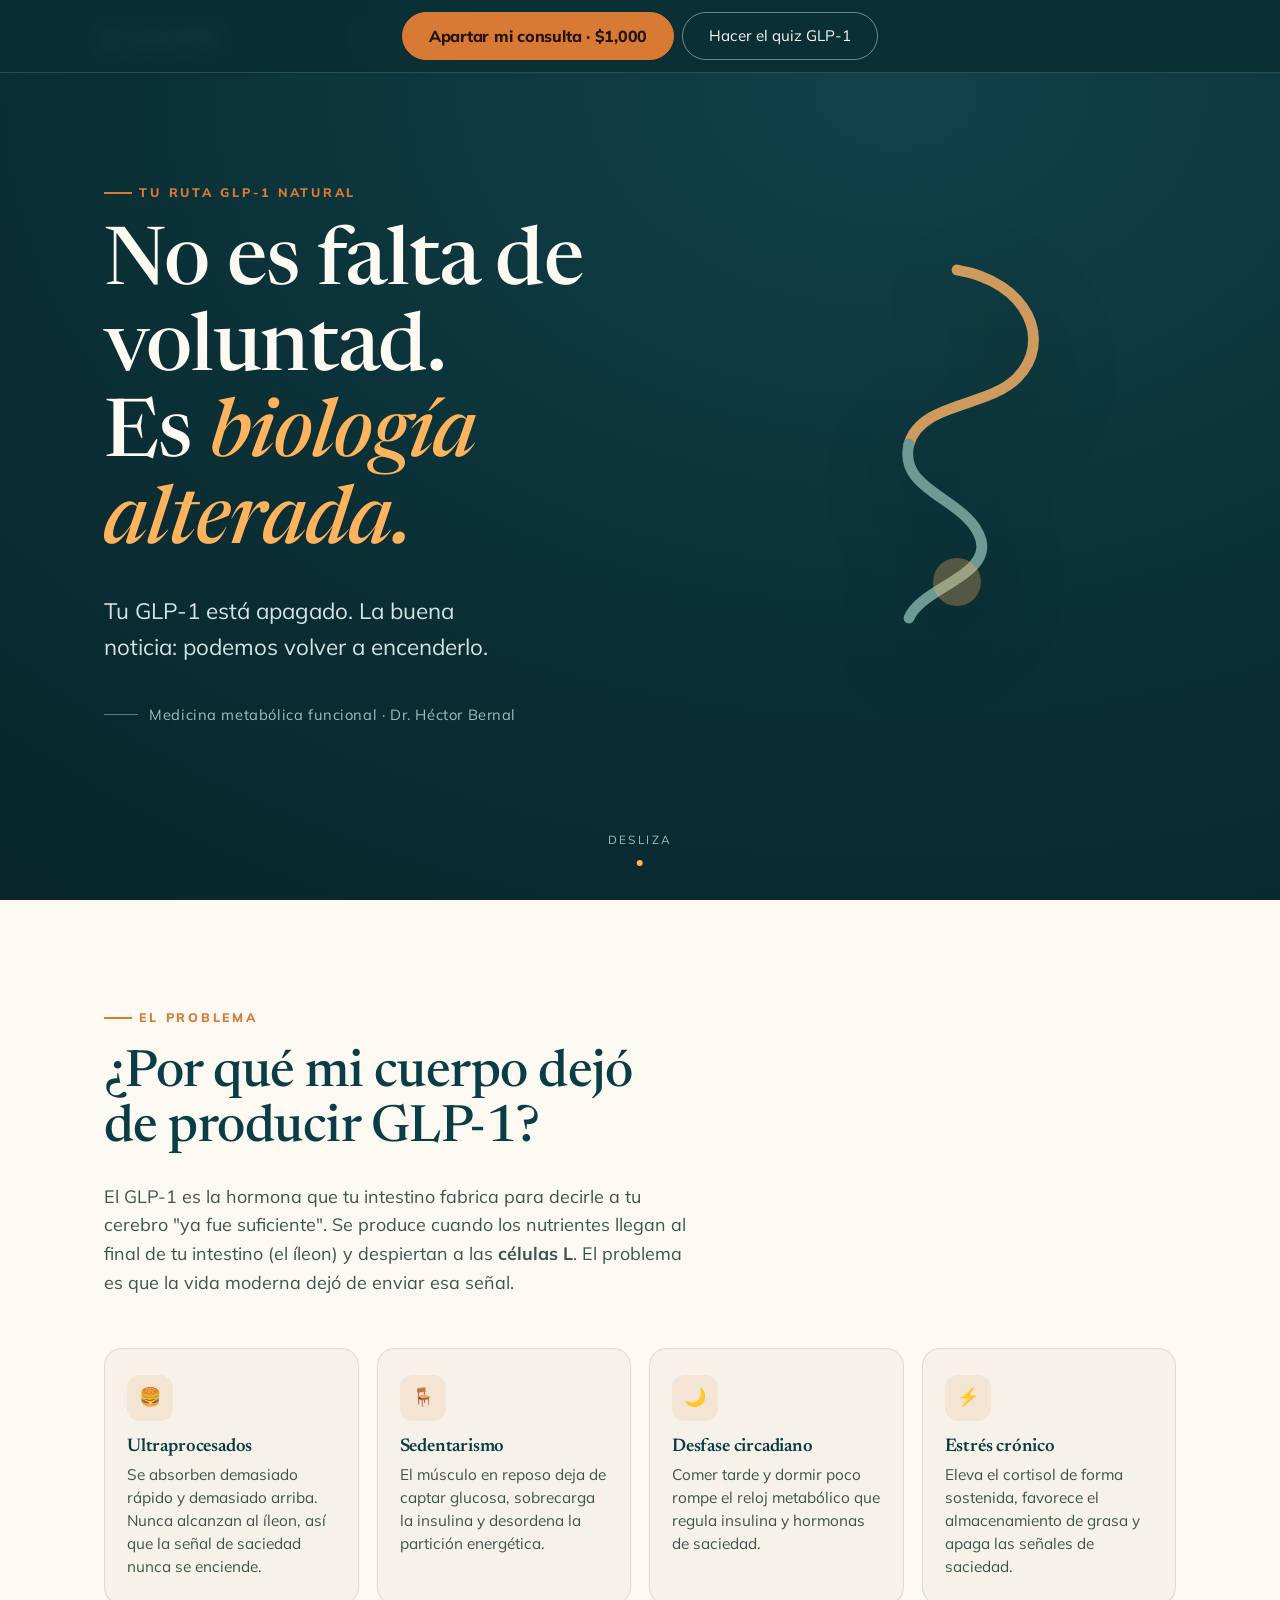
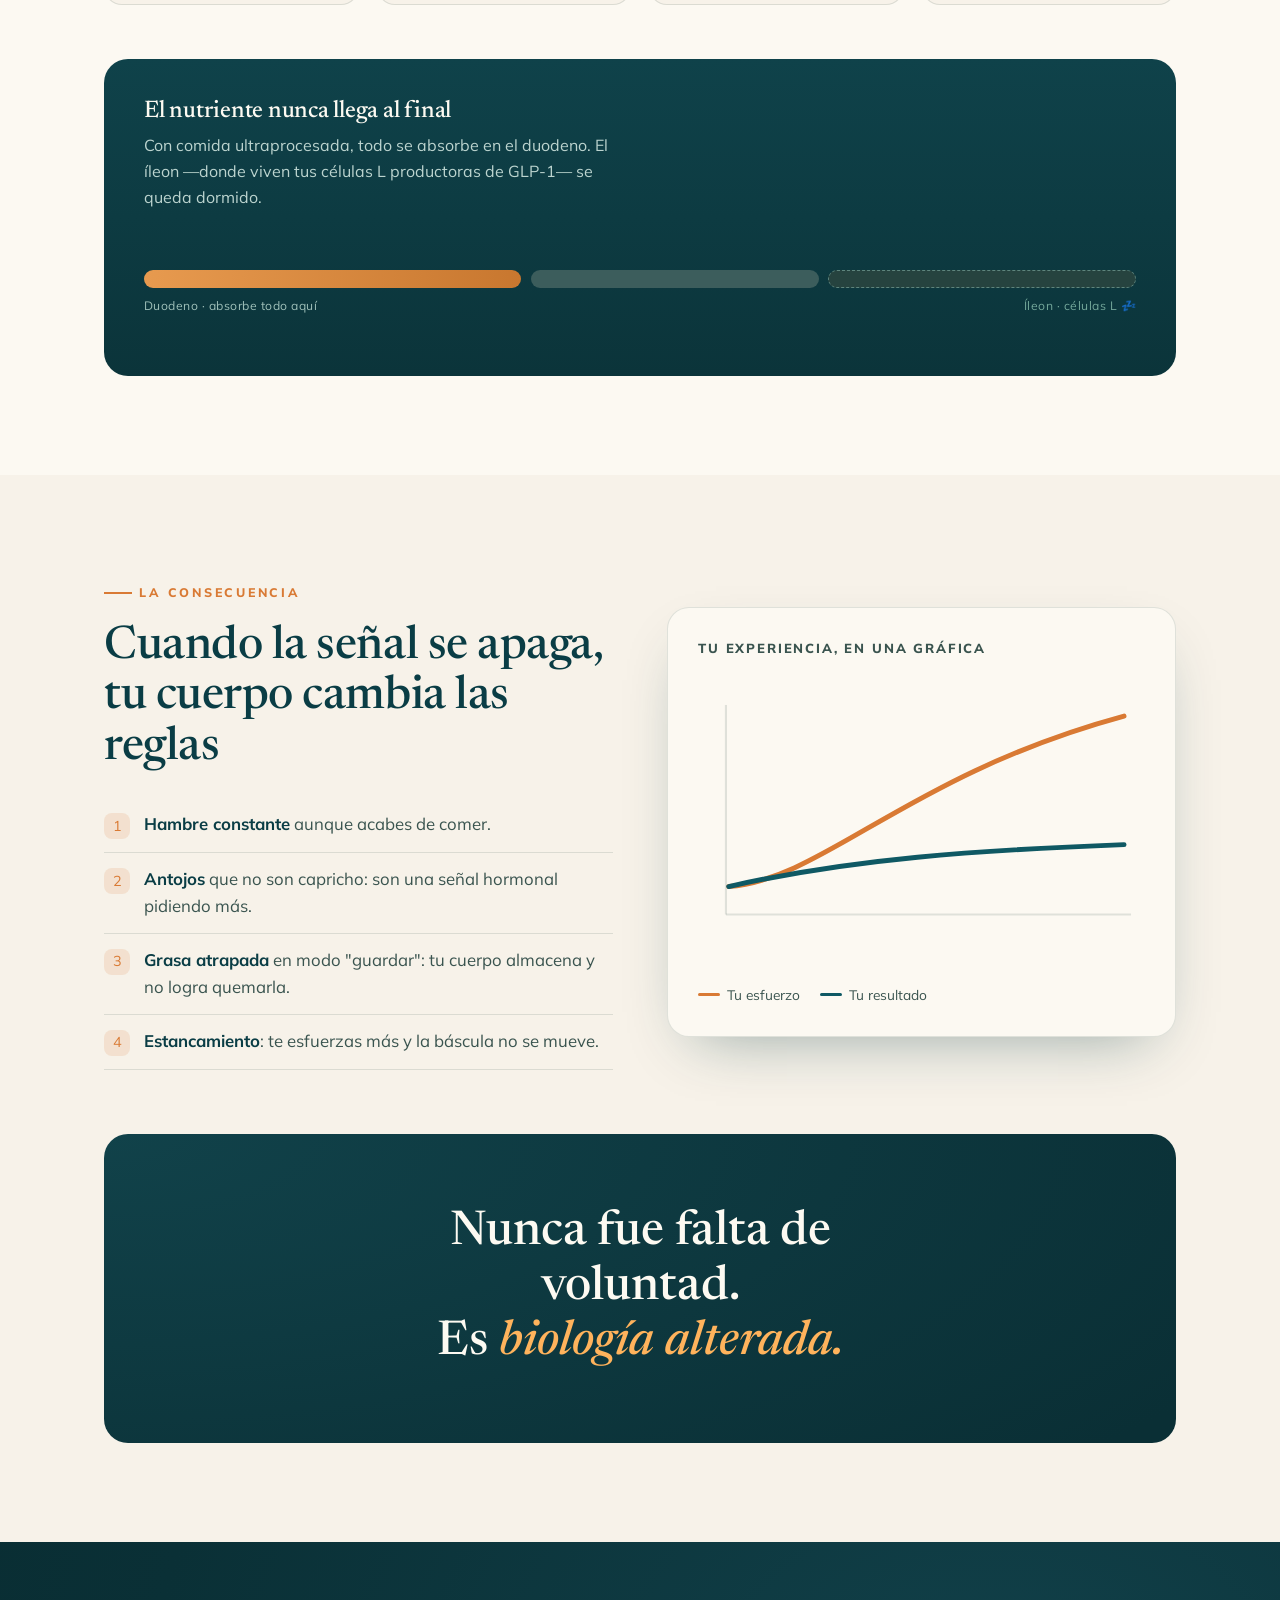
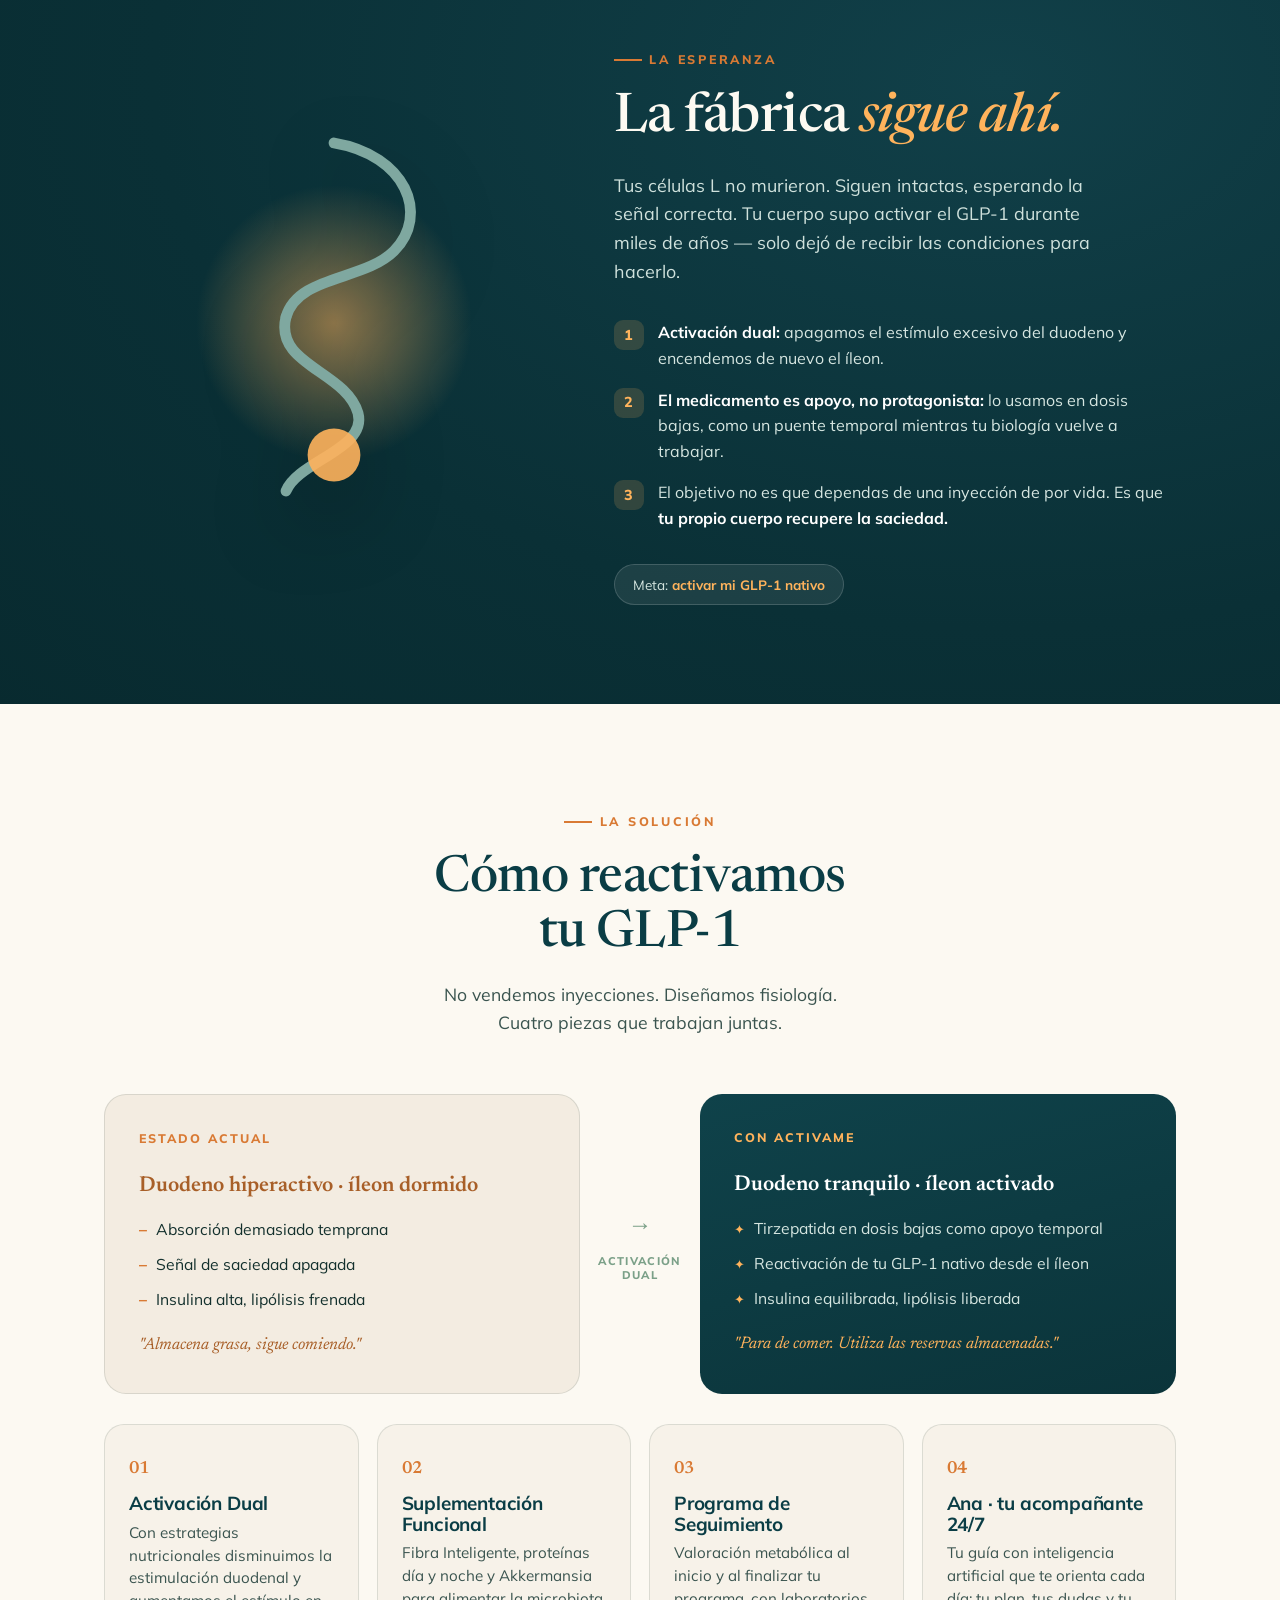
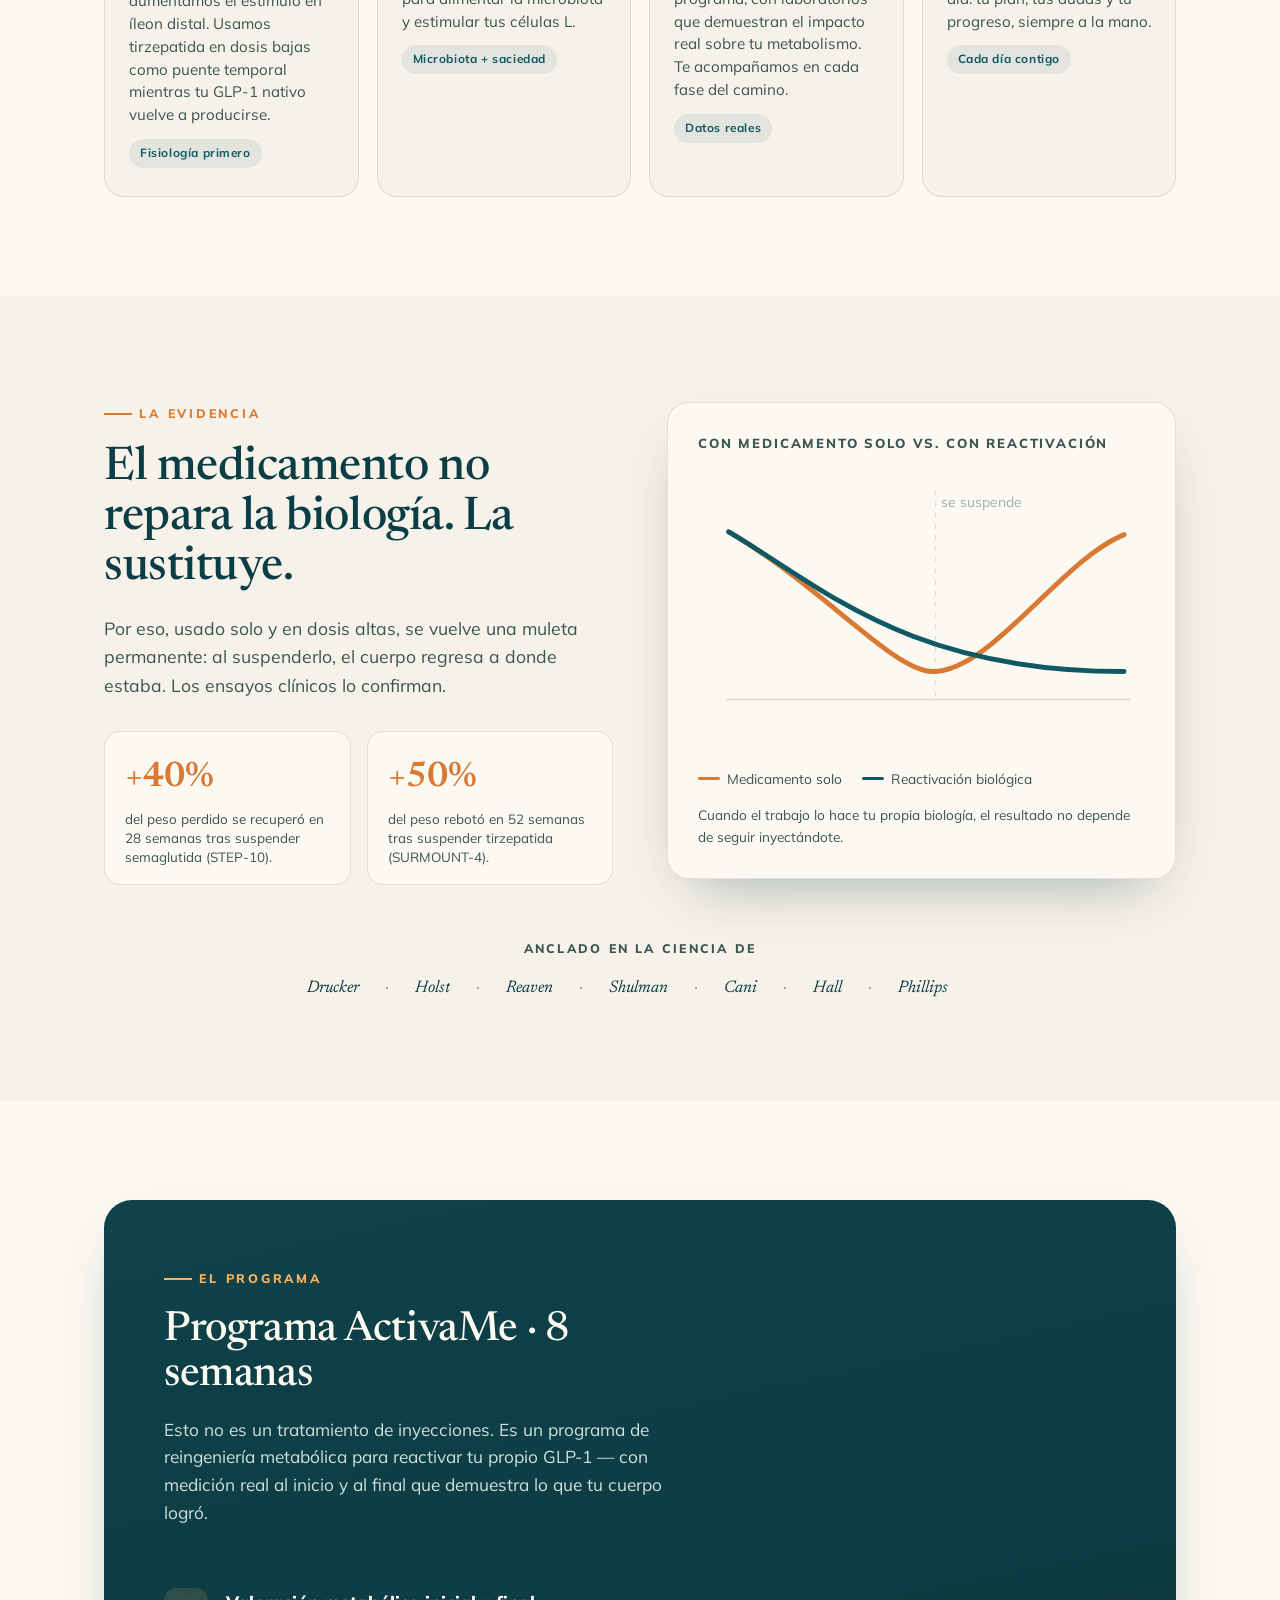
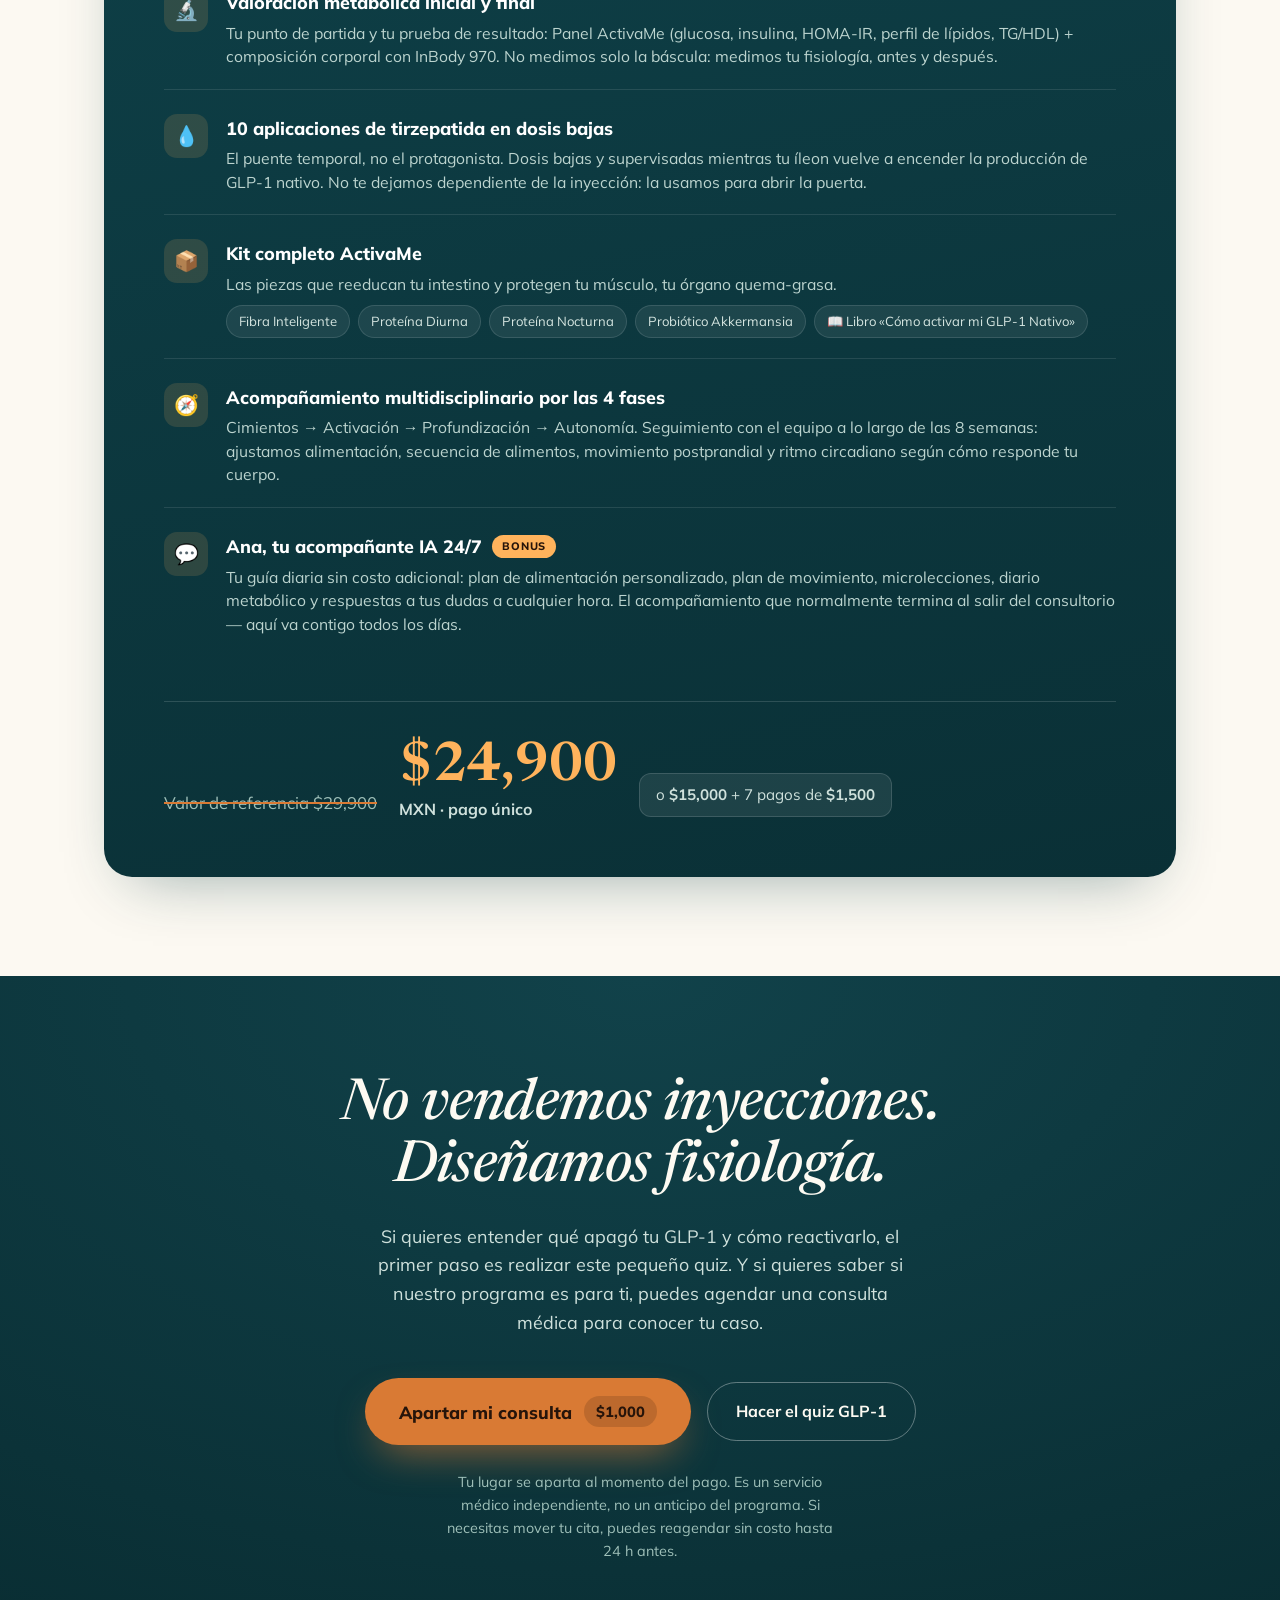
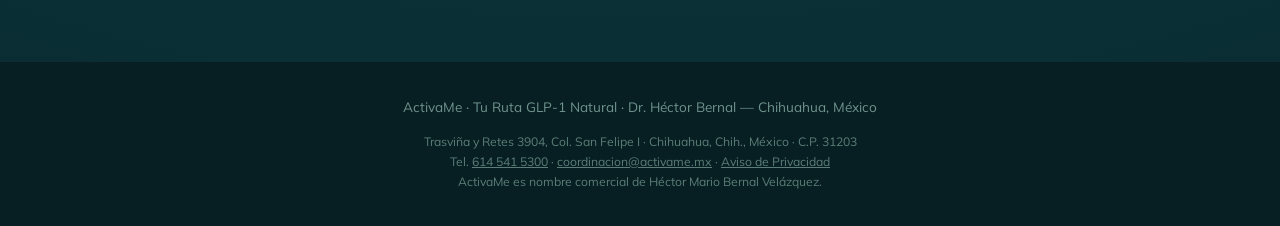
==== index.html @ 96f19072 "Barra CTA fija con jerarquía invertida e instrumentación de origen El pago es lo que aparta el lugar" ====
<!DOCTYPE html>
<html lang="es-MX">
<head>
<meta charset="UTF-8">
<meta name="viewport" content="width=device-width, initial-scale=1.0">
<title>ActivaMe · Reactiva tu GLP-1 nativo</title>
<meta name="description" content="Tu GLP-1 no está roto, está apagado. Reactivamos tu propia biología de la saciedad con activación dual, suplementación funcional y acompañamiento 24/7.">

<!-- Open Graph / WhatsApp preview -->
<meta property="og:type" content="website">
<meta property="og:url" content="https://consulta.activame.mx">
<meta property="og:title" content="ActivaMe · No es falta de voluntad, es biología alterada">
<meta property="og:description" content="Descubre por qué tu cuerpo dejó de producir GLP-1 y cómo reactivarlo. Haz el quiz de 2 minutos y conoce tu patrón metabólico.">
<meta property="og:image" content="https://consulta.activame.mx/og-image.png.png">
<meta property="og:image:width" content="1200">
<meta property="og:image:height" content="630">
<meta property="og:locale" content="es_MX">
<meta name="twitter:card" content="summary_large_image">
<meta name="twitter:title" content="ActivaMe · No es falta de voluntad, es biología alterada">
<meta name="twitter:description" content="Descubre por qué tu cuerpo dejó de producir GLP-1 y cómo reactivarlo.">
<meta name="twitter:image" content="https://consulta.activame.mx/og-image.png.png">

<link rel="preconnect" href="https://fonts.googleapis.com">
<link rel="preconnect" href="https://fonts.gstatic.com" crossorigin>
<link href="https://fonts.googleapis.com/css2?family=Newsreader:ital,opsz,wght@0,6..72,400;0,6..72,500;0,6..72,600;1,6..72,400;1,6..72,500&family=Mulish:wght@400;500;600;700;800&display=swap" rel="stylesheet">
<style>
:root{
  --ink:#13302d;
  --ink-soft:#3a544f;
  --teal:#0F5964;
  --teal-deep:#0a3d45;
  --sage:#7ba088;
  --sage-soft:#aec7b6;
  --cream:#f7f2e9;
  --paper:#fcf9f2;
  --amber:#d97a34;
  --amber-soft:#f0c585;
  --amber-glow:#ffb35c;
  --dim:#9bb0ab;
  --line:rgba(19,48,45,.12);
  --shadow:0 24px 60px -28px rgba(13,61,69,.45);
  --maxw:1120px;
}
*{margin:0;padding:0;box-sizing:border-box}
html{scroll-behavior:smooth}
body{
  font-family:'Mulish',-apple-system,sans-serif;
  background:var(--paper);
  color:var(--ink);
  line-height:1.6;
  font-size:18px;
  -webkit-font-smoothing:antialiased;
  overflow-x:hidden;
}
h1,h2,h3,.display{font-family:'Newsreader',Georgia,serif;font-weight:500;line-height:1.08;letter-spacing:-.01em}
.wrap{max-width:var(--maxw);margin:0 auto;padding:0 24px}
.eyebrow{
  font-size:.78rem;font-weight:800;letter-spacing:.22em;text-transform:uppercase;
  color:var(--amber);display:inline-flex;align-items:center;gap:.6em;margin-bottom:1.2rem;
}
.eyebrow::before{content:"";width:28px;height:2px;background:var(--amber);display:inline-block}
section{position:relative;padding:clamp(70px,11vh,140px) 0}

/* ---------- top bar ---------- */
.topbar{position:absolute;top:0;left:0;right:0;z-index:20;padding:22px 0}
.brand{font-family:'Newsreader',serif;font-weight:600;font-size:1.35rem;color:var(--cream);letter-spacing:-.02em;display:flex;align-items:center;gap:.55rem}
.brand .pin{width:14px;height:14px;border-radius:50% 50% 50% 0;background:var(--sage);transform:rotate(-45deg);box-shadow:0 0 0 4px rgba(123,160,136,.25)}

/* ---------- HERO (module 0) ---------- */
.hero{
  min-height:100vh;display:flex;align-items:center;
  background:radial-gradient(120% 120% at 70% 10%,#11424a 0%,#0a2f35 55%,#08252a 100%);
  color:var(--cream);overflow:hidden;
}
.hero .wrap{display:grid;grid-template-columns:1.15fr .85fr;gap:40px;align-items:center;position:relative;z-index:2}
.hero h1{font-size:clamp(2.7rem,6.4vw,5rem);color:#fdfaf2}
.hero h1 em{font-style:italic;color:var(--amber-glow)}
.hero .lead{margin-top:1.6rem;font-size:clamp(1.05rem,2.2vw,1.4rem);color:#d7e4e0;max-width:30ch;font-weight:400}
.hero .micro{margin-top:2.4rem;font-size:.92rem;letter-spacing:.04em;color:#9fc0b9;display:flex;align-items:center;gap:.7rem}
.hero .micro::before{content:"";width:34px;height:1px;background:#5a8079}
.hero-art{position:relative;height:min(70vh,520px);display:flex;align-items:center;justify-content:center}
.scroll-cue{position:absolute;bottom:34px;left:50%;transform:translateX(-50%);z-index:3;color:#9fc0b9;font-size:.74rem;letter-spacing:.2em;text-transform:uppercase;display:flex;flex-direction:column;align-items:center;gap:10px}
.scroll-cue .dot{width:6px;height:6px;border-radius:50%;background:var(--amber-glow);animation:fall 1.8s ease-in-out infinite}
@keyframes fall{0%{transform:translateY(-6px);opacity:0}40%{opacity:1}100%{transform:translateY(14px);opacity:0}}

/* gut illustration */
.gut{width:100%;max-width:360px;filter:drop-shadow(0 30px 40px rgba(0,0,0,.35))}
.gut .organ{fill:none;stroke:#6f9a93;stroke-width:9;stroke-linecap:round}
.gut .duo{stroke:#cf9a5e}
.glow-node{transform-origin:center}
.lamp{animation:dimpulse 3.4s ease-in-out infinite}
@keyframes dimpulse{0%,100%{opacity:.28}50%{opacity:.5}}

/* ---------- generic reveal ---------- */
.reveal{opacity:0;transform:translateY(28px);transition:opacity .9s cubic-bezier(.2,.7,.2,1),transform .9s cubic-bezier(.2,.7,.2,1);transition-delay:var(--d,0s)}
.reveal.visible{opacity:1;transform:none}

/* ---------- PROBLEMA (module 1) ---------- */
.problema{background:var(--paper)}
.problema h2{font-size:clamp(2rem,4.6vw,3.2rem);max-width:18ch;color:var(--teal-deep)}
.problema .body{margin-top:1.5rem;max-width:54ch;color:var(--ink-soft);font-size:1.12rem}
.causes{margin-top:3.2rem;display:grid;grid-template-columns:repeat(4,1fr);gap:18px}
.cause{background:var(--cream);border:1px solid var(--line);border-radius:18px;padding:26px 22px}
.cause .ic{width:46px;height:46px;border-radius:13px;background:rgba(217,122,52,.12);display:grid;place-items:center;margin-bottom:16px}
.cause h3{font-size:1.15rem;font-weight:600;color:var(--teal-deep);margin-bottom:.4rem}
.cause p{font-size:.96rem;color:var(--ink-soft);line-height:1.5}

/* absorption diagram */
.absorb{margin-top:3.4rem;background:linear-gradient(180deg,#0f424a,#0b343a);border-radius:24px;padding:40px;color:var(--cream);overflow:hidden;position:relative}
.absorb h3{color:#fdfaf2;font-size:1.5rem;margin-bottom:.5rem}
.absorb p{color:#bcd4cf;max-width:48ch;font-size:1rem}
.tract{margin-top:30px;position:relative;height:96px}
.tract .seg{position:absolute;top:30px;height:18px;border-radius:10px}
.tract .duo-seg{left:0;width:38%;background:linear-gradient(90deg,#e79a4f,#c8772f)}
.tract .mid-seg{left:39%;width:29%;background:#3c5d5c}
.tract .ile-seg{left:69%;width:31%;background:#26433f;border:1.5px dashed #5e857d}
.tract .tag{position:absolute;top:58px;font-size:.76rem;line-height:1.25;letter-spacing:.04em;color:#9fc0b9}
.tract .tag-duo{left:0;width:36%;text-align:left}
.tract .tag-ile{right:0;width:34%;text-align:right;color:#74a89b}
.food{position:absolute;top:39px;width:13px;height:13px;border-radius:50%;background:var(--amber-glow);transform:translateY(-50%);box-shadow:0 0 12px var(--amber-glow)}
.absorb.visible .food{animation:absorbMove 2.6s ease-in forwards}
@keyframes absorbMove{0%{left:2%;opacity:1}55%{left:32%;opacity:1}75%{left:36%;opacity:.2;transform:translateY(-50%) scale(.4)}100%{left:36%;opacity:0}}
.ile-label{position:absolute;right:0;top:-6px;font-size:.8rem;color:#74a89b}

/* ---------- CONSECUENCIA (module 2) ---------- */
.consecuencia{background:var(--cream)}
.cons-grid{display:grid;grid-template-columns:1fr 1fr;gap:54px;align-items:center}
.cons-list{list-style:none;margin-top:1.6rem}
.cons-list li{display:flex;gap:14px;padding:13px 0;border-bottom:1px solid var(--line);font-size:1.05rem;color:var(--ink-soft)}
.cons-list li b{color:var(--teal-deep);font-weight:700}
.cons-list .mk{flex:0 0 26px;height:26px;border-radius:8px;background:rgba(217,122,52,.14);color:var(--amber);display:grid;place-items:center;font-size:.9rem;margin-top:2px}
.chart-card{background:var(--paper);border:1px solid var(--line);border-radius:22px;padding:30px;box-shadow:var(--shadow)}
.chart-card .ct{font-size:.82rem;letter-spacing:.14em;text-transform:uppercase;color:var(--ink-soft);font-weight:800;margin-bottom:18px}
.legend{display:flex;gap:20px;margin-top:18px;font-size:.86rem}
.legend span{display:flex;align-items:center;gap:7px;color:var(--ink-soft)}
.legend i{width:22px;height:3px;border-radius:2px;display:inline-block}
.path-effort,.path-result{fill:none;stroke-width:3.5;stroke-linecap:round}
.path-effort{stroke:var(--amber)}
.path-result{stroke:var(--teal)}
.draw{stroke-dasharray:520;stroke-dashoffset:520;transition:stroke-dashoffset 1.8s ease}
.visible .draw{stroke-dashoffset:0}
.banner{margin-top:0}
.banner-quote{
  background:radial-gradient(120% 160% at 0% 0%,#11424a,#0a2f35);
  color:#fdfaf2;border-radius:24px;padding:clamp(40px,7vw,72px);text-align:center;margin-top:64px;
}
.banner-quote p{font-family:'Newsreader',serif;font-size:clamp(1.7rem,4.4vw,3rem);font-weight:500;line-height:1.15;max-width:20ch;margin:0 auto}
.banner-quote em{color:var(--amber-glow);font-style:italic}

/* ---------- ESPERANZA (module 3) ---------- */
.esperanza{background:radial-gradient(110% 120% at 78% 18%,#114049 0%,#0a3036 60%,#082a2f 100%);color:var(--cream);overflow:hidden}
.esp-grid{display:grid;grid-template-columns:.9fr 1.1fr;gap:50px;align-items:center}
.esperanza h2{font-size:clamp(2.1rem,5vw,3.4rem);color:#fdfaf2}
.esperanza h2 em{font-style:italic;color:var(--amber-glow)}
.esperanza .p{margin-top:1.4rem;color:#cfe1dc;font-size:1.12rem;max-width:44ch}
.esp-points{margin-top:2.2rem;display:flex;flex-direction:column;gap:16px}
.esp-point{display:flex;gap:14px;align-items:flex-start}
.esp-point .n{flex:0 0 30px;height:30px;border-radius:9px;background:rgba(255,179,92,.16);color:var(--amber-glow);font-weight:800;display:grid;place-items:center;font-size:.9rem}
.esp-point p{color:#dcebe;color:#d6e6e1;font-size:1rem}
.esp-point b{color:#fff}
.lamp-art{position:relative;display:flex;align-items:center;justify-content:center;height:min(58vh,460px)}
.lamp-art .halo{position:absolute;width:300px;height:300px;border-radius:50%;background:radial-gradient(circle,rgba(255,179,92,.55),rgba(255,179,92,0) 65%);opacity:0;transition:opacity 1.6s ease,transform 1.6s ease;transform:scale(.6)}
.esperanza.visible .lamp-art .halo{opacity:1;transform:scale(1)}
.esperanza.visible .gut .lamp{animation:brightpulse 2.6s ease-in-out infinite}
.esperanza .gut .organ{stroke:#7fa8a0}
@keyframes brightpulse{0%,100%{opacity:.7;filter:drop-shadow(0 0 6px var(--amber-glow))}50%{opacity:1;filter:drop-shadow(0 0 20px var(--amber-glow))}}
.tag-dual{display:inline-block;margin-top:2rem;background:rgba(255,255,255,.08);border:1px solid rgba(255,255,255,.16);border-radius:999px;padding:9px 18px;font-size:.85rem;color:#d6e6e1}
.tag-dual b{color:var(--amber-glow)}

/* ---------- SOLUCION (module 4) ---------- */
.solucion{background:var(--paper)}
.sol-head{text-align:center;max-width:40ch;margin:0 auto}
.solucion h2{font-size:clamp(2rem,4.8vw,3.2rem);color:var(--teal-deep)}
.solucion .sub{margin-top:1.1rem;color:var(--ink-soft);font-size:1.1rem}

/* dual panel */
.dual{margin-top:3.6rem;display:grid;grid-template-columns:1fr auto 1fr;gap:18px;align-items:stretch}
.panel{border-radius:22px;padding:34px;position:relative;overflow:hidden}
.panel .state{font-size:.78rem;letter-spacing:.16em;text-transform:uppercase;font-weight:800;margin-bottom:20px}
.panel h4{font-family:'Newsreader',serif;font-size:1.35rem;font-weight:600;margin-bottom:6px}
.panel ul{list-style:none;margin-top:14px;display:flex;flex-direction:column;gap:10px}
.panel li{font-size:.98rem;display:flex;gap:9px;align-items:flex-start}
.panel.now{background:#f3ece1;border:1px solid var(--line)}
.panel.now .state{color:var(--amber)}
.panel.now h4{color:#a85f28}
.panel.now li::before{content:"–";color:var(--amber);font-weight:800}
.panel.now .result{margin-top:20px;font-family:'Newsreader',serif;font-style:italic;font-size:1.05rem;color:#a85f28}
.panel.act{background:linear-gradient(165deg,#0f424a,#0b343a);color:var(--cream)}
.panel.act .state{color:var(--amber-glow)}
.panel.act h4{color:#fff}
.panel.act li{color:#d6e6e1}
.panel.act li::before{content:"✦";color:var(--amber-glow);font-size:.8rem;margin-top:3px}
.panel.act .result{margin-top:20px;font-family:'Newsreader',serif;font-style:italic;font-size:1.05rem;color:var(--amber-glow)}
.bridge{display:flex;flex-direction:column;align-items:center;justify-content:center;gap:10px;min-width:84px}
.bridge .arrow{font-size:1.5rem;color:var(--sage)}
.bridge .lbl{writing-mode:horizontal-tb;font-size:.7rem;letter-spacing:.12em;text-transform:uppercase;color:var(--sage);font-weight:800;text-align:center;line-height:1.3}

/* 4 pillars */
.pillars{margin-top:30px;display:grid;grid-template-columns:repeat(4,1fr);gap:18px}
.pillar{background:var(--cream);border:1px solid var(--line);border-radius:20px;padding:28px 24px;transition:transform .4s ease,box-shadow .4s ease}
.pillar:hover{transform:translateY(-6px);box-shadow:var(--shadow)}
.pillar .num{font-family:'Newsreader',serif;font-size:1.1rem;color:var(--amber);font-weight:600}
.pillar h3{font-size:1.18rem;font-weight:700;color:var(--teal-deep);margin:10px 0 8px;font-family:'Mulish',sans-serif}
.pillar p{font-size:.95rem;color:var(--ink-soft);line-height:1.5}
.pillar .chip{display:inline-block;margin-top:12px;font-size:.74rem;font-weight:700;letter-spacing:.05em;color:var(--teal);background:rgba(15,89,100,.09);border-radius:999px;padding:5px 11px}

/* ---------- EVIDENCIA (module 5) ---------- */
.evidencia{background:var(--cream)}
.ev-grid{display:grid;grid-template-columns:1fr 1fr;gap:54px;align-items:center}
.evidencia h2{font-size:clamp(1.9rem,4.4vw,2.9rem);color:var(--teal-deep);max-width:16ch}
.ev-lead{margin-top:1.3rem;color:var(--ink-soft);font-size:1.1rem;max-width:50ch}
.stats{margin-top:2rem;display:flex;gap:16px;flex-wrap:wrap}
.stat{background:var(--paper);border:1px solid var(--line);border-radius:16px;padding:18px 20px;flex:1;min-width:150px}
.stat .big{font-family:'Newsreader',serif;font-size:2.2rem;font-weight:600;color:var(--amber)}
.stat .lab{font-size:.84rem;color:var(--ink-soft);line-height:1.4;margin-top:4px}
.rebound-card{background:var(--paper);border:1px solid var(--line);border-radius:22px;padding:30px;box-shadow:var(--shadow)}
.rebound-card .ct{font-size:.82rem;letter-spacing:.14em;text-transform:uppercase;color:var(--ink-soft);font-weight:800;margin-bottom:8px}
.rebound-card .note{font-size:.85rem;color:var(--ink-soft);margin-top:14px}
.pillars-sci{margin-top:54px;text-align:center}
.pillars-sci .lbl{font-size:.78rem;letter-spacing:.18em;text-transform:uppercase;color:var(--ink-soft);font-weight:800;margin-bottom:16px}
.names{display:flex;flex-wrap:wrap;gap:10px 26px;justify-content:center}
.names span{font-family:'Newsreader',serif;font-style:italic;font-size:1.05rem;color:var(--teal-deep)}
.names span::after{content:"·";margin-left:26px;color:var(--sage)}
.names span:last-child::after{content:""}

/* ---------- OFERTA (module 5.5) ---------- */
.oferta{background:var(--paper)}
.oferta-card{
  background:linear-gradient(168deg,#0f424a,#0a3036);
  border-radius:28px;padding:clamp(34px,5vw,60px);color:var(--cream);
  box-shadow:var(--shadow);position:relative;overflow:hidden;
}
.oferta-card::before{content:"";position:absolute;top:-40%;right:-10%;width:340px;height:340px;border-radius:50%;background:radial-gradient(circle,rgba(255,179,92,.16),transparent 65%)}
.oferta-head{position:relative;z-index:2;max-width:46ch}
.oferta-head .eyebrow{color:var(--amber-glow)}
.oferta-head .eyebrow::before{background:var(--amber-glow)}
.oferta-card h2{font-size:clamp(1.7rem,4vw,2.6rem);color:#fdfaf2}
.oferta-card .tagline{margin-top:1.1rem;color:#cfe1dc;font-size:1.08rem}
.includes{position:relative;z-index:2;margin-top:2.6rem;display:flex;flex-direction:column;gap:4px}
.inc-item{display:grid;grid-template-columns:44px 1fr;gap:18px;padding:20px 0;border-bottom:1px solid rgba(255,255,255,.1)}
.inc-item:last-child{border-bottom:none}
.inc-item .ic{width:44px;height:44px;border-radius:13px;background:rgba(255,179,92,.14);display:grid;place-items:center;font-size:1.25rem}
.inc-item h4{font-family:'Mulish',sans-serif;font-size:1.12rem;font-weight:800;color:#fff;margin-bottom:5px;display:flex;align-items:center;gap:10px;flex-wrap:wrap}
.inc-item p{color:#bcd4cf;font-size:.98rem;line-height:1.5}
.inc-item .bonus-tag{font-size:.68rem;font-weight:800;letter-spacing:.08em;text-transform:uppercase;color:#26140a;background:var(--amber-glow);border-radius:999px;padding:3px 10px}
.sublist{margin-top:8px;display:flex;flex-wrap:wrap;gap:8px}
.sublist span{font-size:.82rem;color:#d6e6e1;background:rgba(255,255,255,.07);border:1px solid rgba(255,255,255,.12);border-radius:999px;padding:5px 12px}
.oferta-price{position:relative;z-index:2;margin-top:2.8rem;padding-top:2.4rem;border-top:1px solid rgba(255,255,255,.14);display:flex;flex-wrap:wrap;align-items:flex-end;gap:8px 22px}
.oferta-price .ref{font-size:1.05rem;color:#9fc0b9;text-decoration:line-through;text-decoration-color:var(--amber);text-decoration-thickness:2px}
.oferta-price .now{font-family:'Newsreader',serif;font-size:clamp(2.4rem,6vw,3.4rem);font-weight:600;color:var(--amber-glow);line-height:1}
.oferta-price .now small{font-family:'Mulish',sans-serif;font-size:1rem;font-weight:700;color:#cfe1dc;display:block;margin-top:6px}
.oferta-price .plan{font-size:.95rem;color:#cfe1dc;background:rgba(255,255,255,.08);border:1px solid rgba(255,255,255,.14);border-radius:12px;padding:10px 16px;line-height:1.4}

/* ---------- ACCION (module 6) ---------- */
.accion{background:radial-gradient(120% 130% at 50% 0%,#11424a,#082a2f);color:var(--cream);text-align:center}
.accion h2{font-family:'Newsreader',serif;font-size:clamp(2rem,5.4vw,3.6rem);color:#fdfaf2;font-style:italic;max-width:18ch;margin:0 auto}
.accion .sub{margin-top:1.4rem;color:#cfe1dc;font-size:1.12rem;max-width:50ch;margin-left:auto;margin-right:auto}
.cta-group{margin-top:2.6rem;display:flex;flex-wrap:wrap;gap:16px;justify-content:center;align-items:center}
.cta{display:inline-flex;align-items:center;gap:12px;background:var(--amber);color:#26140a;font-weight:800;font-size:1.1rem;padding:18px 34px;border-radius:999px;text-decoration:none;box-shadow:0 18px 40px -14px rgba(217,122,52,.7);transition:transform .3s ease,box-shadow .3s ease}
.cta:hover{transform:translateY(-3px);box-shadow:0 24px 50px -14px rgba(217,122,52,.85)}
.cta .price{background:rgba(38,20,10,.16);border-radius:999px;padding:4px 12px;font-size:.92rem}
.cta-secondary{display:inline-flex;align-items:center;gap:10px;background:transparent;color:#fdfaf2;font-weight:700;font-size:1rem;padding:16px 28px;border-radius:999px;text-decoration:none;border:1.5px solid rgba(255,255,255,.35);transition:border-color .3s ease,background .3s ease}
.cta-secondary:hover{border-color:var(--amber-glow);background:rgba(255,255,255,.05)}
.cta-secondary .price{color:#9fc0b9;font-size:.9rem;font-weight:600}
.accion .fine{margin-top:1.6rem;font-size:.9rem;color:#9fc0b9;max-width:44ch;margin-left:auto;margin-right:auto}
footer{background:#071f23;color:#6f938c;text-align:center;padding:34px 24px;font-size:.85rem}

/* ---------- STICKY CTA BAR ---------- */
/* Reserva de scroll para que la barra inferior nunca tape el footer.
   Va en <body> (no en <main>) porque el footer vive fuera de <main>:
   padding en <main> solo separaria accion/footer, no liberaria la barra. */
body.has-sticky-bottom{padding-bottom:var(--sticky-h,72px)}

#ctaSentinel{position:absolute;top:240px;left:0;width:1px;height:1px;pointer-events:none}

.sticky-cta{
  position:fixed;left:0;right:0;z-index:90; /* quiz-overlay = 100, siempre por debajo */
  display:flex;justify-content:center;
  padding:12px 16px;
  background:rgba(10,47,53,.92);
  -webkit-backdrop-filter:blur(8px);backdrop-filter:blur(8px);
  opacity:0;pointer-events:none;
  transition:opacity .18s ease-out,transform .18s ease-out;
}
.sticky-cta[data-pos="bottom"]{
  bottom:0;border-top:1px solid rgba(255,255,255,.14);
  transform:translateY(10px);
  padding-bottom:calc(12px + env(safe-area-inset-bottom));
}
.sticky-cta[data-pos="top"]{
  top:0;border-bottom:1px solid rgba(255,255,255,.14);
  transform:translateY(-10px);
}
.sticky-cta.is-visible{opacity:1;pointer-events:auto;transform:translateY(0)}
.sticky-cta__inner{
  display:flex;flex-wrap:nowrap;align-items:stretch;gap:8px;
  width:100%;max-width:var(--maxw);
}
.sticky-cta__btn{
  display:inline-flex;align-items:center;justify-content:center;
  min-height:48px;padding:0 16px;border-radius:999px;
  text-decoration:none;line-height:1.15;white-space:nowrap;
  transition:transform .18s ease-out,border-color .18s ease-out,background .18s ease-out;
}
.sticky-cta__btn--primary{
  flex:0 0 62%;
  background:var(--amber);color:#26140a;
  font-weight:800;font-size:.95rem;letter-spacing:-.015em;
  padding:0 12px;
  border:1px solid var(--amber);
}
.sticky-cta__btn--secondary{
  flex:1 1 auto;min-width:0;
  background:transparent;color:#fdfaf2;
  font-weight:400;font-size:.9rem;
  padding:0 12px;
  border:1px solid rgba(255,255,255,.42);
}
.sticky-cta__btn--primary:hover{transform:translateY(-1px)}
.sticky-cta__btn--secondary:hover{border-color:var(--amber-glow);background:rgba(255,255,255,.06)}
.sticky-cta__btn:focus-visible{outline:3px solid var(--amber-glow);outline-offset:3px}
.sticky-cta__short{display:none}
/* .is-compact / .is-tight las pone el JS midiendo, en dos escalones:
   1) el secundario abrevia a "Quiz GLP-1"; 2) si aun no cabe, baja el cuerpo. */
.sticky-cta.is-compact .sticky-cta__long{display:none}
.sticky-cta.is-compact .sticky-cta__short{display:inline}
.sticky-cta.is-tight .sticky-cta__btn{padding:0 9px}
.sticky-cta.is-tight .sticky-cta__btn--primary{font-size:.8rem;letter-spacing:-.02em}
.sticky-cta.is-tight .sticky-cta__btn--secondary{font-size:.78rem}

@media(min-width:768px){
  .sticky-cta__inner{justify-content:center}
  .sticky-cta__btn{padding:0 26px}
  .sticky-cta__btn--primary{flex:0 0 auto;font-size:1rem}
  .sticky-cta__btn--secondary{flex:0 0 auto;font-size:.95rem}
}
/* Fallback sin JS: en pantallas angostas el secundario abrevia en vez de cortarse.
   Con JS activo, .is-compact decide midiendo de verdad (ver fitSecondary). */
@media(max-width:420px){
  .sticky-cta__long{display:none}
  .sticky-cta__short{display:inline}
}
@media(min-width:421px){
  .sticky-cta__long{display:inline}
}

/* ---------- responsive ---------- */
@media(max-width:880px){
  body{font-size:17px}
  .hero .wrap{grid-template-columns:1fr;gap:10px;padding-top:90px;padding-bottom:60px}
  .hero-art{height:300px;order:-1}
  .hero .lead{max-width:none}
  .causes{grid-template-columns:1fr 1fr}
  .cons-grid,.esp-grid,.ev-grid{grid-template-columns:1fr;gap:36px}
  .dual{grid-template-columns:1fr}
  .bridge{flex-direction:row;padding:6px 0}
  .bridge .arrow{transform:rotate(90deg)}
  .pillars{grid-template-columns:1fr 1fr}
  .oferta-price{flex-direction:column;align-items:flex-start}
}
@media(max-width:520px){
  .causes,.pillars{grid-template-columns:1fr}
  section{padding:60px 0}
}
@media(prefers-reduced-motion:reduce){
  .reveal{transition:none;opacity:1;transform:none}
  .draw{transition:none;stroke-dashoffset:0}
  .sticky-cta{transition:none}
  .sticky-cta[data-pos="bottom"],.sticky-cta[data-pos="top"]{transform:none}
  *{animation:none!important}
}

/* ---------- QUIZ OVERLAY ---------- */
.quiz-overlay{position:fixed;inset:0;z-index:100;background:rgba(8,37,42,.72);backdrop-filter:blur(6px);display:none;align-items:flex-start;justify-content:center;overflow-y:auto;padding:24px 16px}
.quiz-overlay.open{display:flex}
.quiz-modal{background:var(--paper);width:100%;max-width:640px;border-radius:26px;box-shadow:0 40px 90px -30px rgba(0,0,0,.6);overflow:hidden;position:relative;margin:auto;animation:quizIn .4s cubic-bezier(.2,.8,.2,1)}
@keyframes quizIn{from{opacity:0;transform:translateY(24px) scale(.98)}to{opacity:1;transform:none}}
.quiz-close{position:absolute;top:16px;right:16px;z-index:5;width:38px;height:38px;border-radius:50%;border:none;background:rgba(19,48,45,.08);color:var(--ink);font-size:1.2rem;cursor:pointer;display:grid;place-items:center;transition:background .2s}
.quiz-close:hover{background:rgba(19,48,45,.16)}
.quiz-top{height:5px;background:rgba(19,48,45,.1)}
.quiz-bar{height:100%;width:0;background:linear-gradient(90deg,var(--amber),var(--amber-glow));transition:width .4s ease}
.quiz-body{padding:clamp(28px,5vw,46px)}
.quiz-screen{display:none}
.quiz-screen.active{display:block;animation:fadeUp .4s ease}
@keyframes fadeUp{from{opacity:0;transform:translateY(12px)}to{opacity:1;transform:none}}

/* intro */
.quiz-intro .eyebrow{color:var(--amber)}
.quiz-intro .eyebrow::before{background:var(--amber)}
.quiz-intro h2{font-family:'Newsreader',serif;font-size:clamp(1.7rem,4.4vw,2.4rem);color:var(--teal-deep);line-height:1.1}
.quiz-intro p{margin-top:1.1rem;color:var(--ink-soft);font-size:1.05rem}
.quiz-meta{margin-top:1.6rem;display:flex;gap:18px;flex-wrap:wrap;font-size:.86rem;color:var(--ink-soft)}
.quiz-meta span{display:flex;align-items:center;gap:7px}
.quiz-disc{margin-top:1.6rem;font-size:.82rem;color:var(--dim);line-height:1.5;background:rgba(19,48,45,.04);border-radius:12px;padding:14px 16px}

/* question */
.q-count{font-size:.78rem;font-weight:800;letter-spacing:.16em;text-transform:uppercase;color:var(--amber)}
.q-text{font-family:'Newsreader',serif;font-size:clamp(1.35rem,3.4vw,1.8rem);color:var(--teal-deep);margin-top:.6rem;line-height:1.18}
.q-options{margin-top:1.8rem;display:flex;flex-direction:column;gap:12px}
.q-opt{text-align:left;background:var(--cream);border:1.5px solid var(--line);border-radius:15px;padding:16px 18px;font-family:'Mulish',sans-serif;font-size:1rem;color:var(--ink);cursor:pointer;transition:border-color .2s,background .2s,transform .15s;display:flex;align-items:center;gap:13px}
.q-opt:hover{border-color:var(--sage);transform:translateX(3px)}
.q-opt.sel{border-color:var(--teal);background:#eef4f0}
.q-opt .tick{flex:0 0 22px;height:22px;border-radius:50%;border:2px solid var(--sage-soft);display:grid;place-items:center;transition:all .2s}
.q-opt.sel .tick{background:var(--teal);border-color:var(--teal);color:#fff}
.q-nav{margin-top:1.8rem;display:flex;justify-content:space-between;align-items:center}
.q-back{background:none;border:none;color:var(--ink-soft);font-size:.95rem;cursor:pointer;font-weight:600}
.q-back:disabled{opacity:.3;cursor:default}

/* form */
.quiz-form h2{font-family:'Newsreader',serif;font-size:clamp(1.5rem,3.8vw,2rem);color:var(--teal-deep)}
.quiz-form p{margin-top:.7rem;color:var(--ink-soft);font-size:1rem}
.field{margin-top:16px}
.field label{display:block;font-size:.82rem;font-weight:700;color:var(--ink-soft);margin-bottom:6px}
.field input{width:100%;padding:14px 16px;border:1.5px solid var(--line);border-radius:13px;font-family:'Mulish',sans-serif;font-size:1rem;color:var(--ink);background:#fff}
.field input:focus{outline:none;border-color:var(--teal)}
.loc-opts{display:flex;gap:10px;margin-top:6px}
.loc-opt{flex:1;padding:13px;border:1.5px solid var(--line);border-radius:13px;background:#fff;cursor:pointer;text-align:center;font-weight:700;font-size:.95rem;color:var(--ink-soft);transition:all .2s}
.loc-opt.sel{border-color:var(--teal);background:#eef4f0;color:var(--teal-deep)}
.consent{margin-top:18px;display:flex;gap:11px;align-items:flex-start;font-size:.84rem;color:var(--ink-soft);line-height:1.45}
.consent input{margin-top:3px;flex:0 0 auto;width:17px;height:17px;accent-color:var(--teal)}
.consent a{color:var(--teal);text-decoration:underline}
.quiz-btn{margin-top:22px;width:100%;background:var(--amber);color:#26140a;font-weight:800;font-size:1.05rem;padding:16px;border:none;border-radius:14px;cursor:pointer;transition:transform .25s,box-shadow .25s;box-shadow:0 14px 30px -12px rgba(217,122,52,.6)}
.quiz-btn:hover{transform:translateY(-2px)}
.quiz-btn:disabled{opacity:.45;cursor:default;transform:none;box-shadow:none}

/* result */
.quiz-result{text-align:center}
.result-badge{width:84px;height:84px;border-radius:24px;margin:0 auto;display:grid;place-items:center;font-size:2.4rem;background:linear-gradient(165deg,#0f424a,#0b343a);box-shadow:0 16px 36px -14px rgba(13,61,69,.6)}
.result-kicker{margin-top:18px;font-size:.78rem;font-weight:800;letter-spacing:.16em;text-transform:uppercase;color:var(--amber)}
.quiz-result h2{font-family:'Newsreader',serif;font-size:clamp(1.7rem,4.6vw,2.4rem);color:var(--teal-deep);margin-top:6px}
.result-desc{margin-top:1.1rem;color:var(--ink-soft);font-size:1.05rem;text-align:left}
.result-dims{margin-top:1.6rem;display:flex;flex-direction:column;gap:9px;text-align:left}
.dim-row{display:grid;grid-template-columns:130px 1fr;gap:12px;align-items:center;font-size:.84rem;color:var(--ink-soft)}
.dim-track{height:9px;background:rgba(19,48,45,.08);border-radius:6px;overflow:hidden}
.dim-fill{height:100%;border-radius:6px;background:linear-gradient(90deg,var(--teal),var(--sage));width:0;transition:width .9s ease}
.result-seg{margin-top:2rem;text-align:left;background:linear-gradient(165deg,#0f424a,#0b343a);border-radius:20px;padding:26px;color:var(--cream)}
.result-seg h3{font-family:'Newsreader',serif;font-size:1.3rem;color:#fdfaf2}
.result-seg p{margin-top:.6rem;color:#bcd4cf;font-size:.98rem}
.result-seg .seg-cta{margin-top:18px;display:inline-flex;align-items:center;gap:10px;background:var(--amber);color:#26140a;font-weight:800;padding:15px 26px;border-radius:999px;text-decoration:none;font-size:1.02rem}
.result-disc{margin-top:1.4rem;font-size:.78rem;color:var(--dim);line-height:1.5}
@media(max-width:520px){
  .dim-row{grid-template-columns:96px 1fr}
  .loc-opts{flex-direction:column}
}
</style>
</head>
<body>

<!-- TOP BAR -->
<div class="topbar">
  <div class="wrap"><div class="brand"><span class="pin"></span>ActivaMe</div></div>
</div>

<main id="main">

<!-- MÓDULO 0 · HERO -->
<section class="hero" id="inicio">
  <div class="wrap">
    <div class="reveal visible">
      <span class="eyebrow">Tu ruta GLP-1 natural</span>
      <h1>No es falta de voluntad.<br>Es <em>biología alterada.</em></h1>
      <p class="lead">Tu GLP-1 está apagado. La buena noticia: podemos volver a encenderlo.</p>
      <p class="micro">Medicina metabólica funcional · Dr. Héctor Bernal</p>
    </div>
    <div class="hero-art">
      <svg class="gut" viewBox="0 0 300 360" aria-hidden="true">
        <path class="organ duo" d="M150 30 C 210 40 230 90 200 120 C 175 145 120 140 110 175"/>
        <path class="organ" d="M110 175 C 100 215 160 220 170 255 C 178 285 120 295 110 320"/>
        <circle class="lamp" cx="150" cy="290" r="20" fill="#ffb35c" opacity=".3"/>
      </svg>
    </div>
  </div>
  <div class="scroll-cue"><span>Desliza</span><span class="dot"></span></div>
</section>

<!-- Centinela de la barra CTA: fuera de flujo (position:absolute), anclado a
     240px del inicio del documento. Al salir del viewport por arriba, la barra aparece. -->
<div id="ctaSentinel" aria-hidden="true"></div>

<!-- MÓDULO 1 · PROBLEMA -->
<section class="problema" id="problema">
  <div class="wrap">
    <div class="reveal"><span class="eyebrow">El problema</span></div>
    <h2 class="reveal" style="--d:.05s">¿Por qué mi cuerpo dejó de producir GLP-1?</h2>
    <p class="body reveal" style="--d:.1s">El GLP-1 es la hormona que tu intestino fabrica para decirle a tu cerebro "ya fue suficiente". Se produce cuando los nutrientes llegan al final de tu intestino (el íleon) y despiertan a las <b>células L</b>. El problema es que la vida moderna dejó de enviar esa señal.</p>
    <div class="causes">
      <div class="cause reveal" style="--d:.12s">
        <div class="ic">🍔</div>
        <h3>Ultraprocesados</h3>
        <p>Se absorben demasiado rápido y demasiado arriba. Nunca alcanzan al íleon, así que la señal de saciedad nunca se enciende.</p>
      </div>
      <div class="cause reveal" style="--d:.18s">
        <div class="ic">🪑</div>
        <h3>Sedentarismo</h3>
        <p>El músculo en reposo deja de captar glucosa, sobrecarga la insulina y desordena la partición energética.</p>
      </div>
      <div class="cause reveal" style="--d:.24s">
        <div class="ic">🌙</div>
        <h3>Desfase circadiano</h3>
        <p>Comer tarde y dormir poco rompe el reloj metabólico que regula insulina y hormonas de saciedad.</p>
      </div>
      <div class="cause reveal" style="--d:.3s">
        <div class="ic">⚡</div>
        <h3>Estrés crónico</h3>
        <p>Eleva el cortisol de forma sostenida, favorece el almacenamiento de grasa y apaga las señales de saciedad.</p>
      </div>
    </div>

    <div class="absorb reveal" style="--d:.1s">
      <h3>El nutriente nunca llega al final</h3>
      <p>Con comida ultraprocesada, todo se absorbe en el duodeno. El íleon —donde viven tus células L productoras de GLP-1— se queda dormido.</p>
      <div class="tract">
        <div class="seg duo-seg"></div>
        <div class="seg mid-seg"></div>
        <div class="seg ile-seg"></div>
        <div class="food"></div>
        <span class="tag tag-duo">Duodeno · absorbe todo aquí</span>
        <span class="tag tag-ile">Íleon · células L 💤</span>
      </div>
    </div>
  </div>
</section>

<!-- MÓDULO 2 · CONSECUENCIA -->
<section class="consecuencia" id="consecuencia">
  <div class="wrap">
    <div class="cons-grid">
      <div>
        <div class="reveal"><span class="eyebrow">La consecuencia</span></div>
        <h2 class="reveal" style="--d:.05s;font-size:clamp(1.9rem,4.4vw,2.9rem);color:var(--teal-deep)">Cuando la señal se apaga, tu cuerpo cambia las reglas</h2>
        <ul class="cons-list">
          <li class="reveal" style="--d:.1s"><span class="mk">1</span><span><b>Hambre constante</b> aunque acabes de comer.</span></li>
          <li class="reveal" style="--d:.15s"><span class="mk">2</span><span><b>Antojos</b> que no son capricho: son una señal hormonal pidiendo más.</span></li>
          <li class="reveal" style="--d:.2s"><span class="mk">3</span><span><b>Grasa atrapada</b> en modo "guardar": tu cuerpo almacena y no logra quemarla.</span></li>
          <li class="reveal" style="--d:.25s"><span class="mk">4</span><span><b>Estancamiento</b>: te esfuerzas más y la báscula no se mueve.</span></li>
        </ul>
      </div>
      <div class="chart-card reveal" style="--d:.15s">
        <div class="ct">Tu experiencia, en una gráfica</div>
        <svg viewBox="0 0 320 200" width="100%" aria-label="El esfuerzo sube mientras el resultado se aplana">
          <line x1="20" y1="170" x2="310" y2="170" stroke="var(--line)" stroke-width="1.5"/>
          <line x1="20" y1="20" x2="20" y2="170" stroke="var(--line)" stroke-width="1.5"/>
          <path class="path-effort draw" d="M22 150 C 90 145 150 70 305 28"/>
          <path class="path-result draw" d="M22 150 C 110 130 200 124 305 120"/>
        </svg>
        <div class="legend">
          <span><i style="background:var(--amber)"></i>Tu esfuerzo</span>
          <span><i style="background:var(--teal)"></i>Tu resultado</span>
        </div>
      </div>
    </div>

    <div class="banner-quote reveal" style="--d:.1s">
      <p>Nunca fue falta de voluntad.<br>Es <em>biología alterada.</em></p>
    </div>
  </div>
</section>

<!-- MÓDULO 3 · ESPERANZA -->
<section class="esperanza" id="esperanza">
  <div class="wrap">
    <div class="esp-grid">
      <div class="lamp-art">
        <div class="halo"></div>
        <svg class="gut" viewBox="0 0 300 360" aria-hidden="true">
          <path class="organ" d="M150 30 C 210 40 230 90 200 120 C 175 145 120 140 110 175"/>
          <path class="organ" d="M110 175 C 100 215 160 220 170 255 C 178 285 120 295 110 320"/>
          <circle class="lamp" cx="150" cy="290" r="22" fill="#ffb35c" opacity=".9"/>
        </svg>
      </div>
      <div>
        <div class="reveal"><span class="eyebrow">La esperanza</span></div>
        <h2 class="reveal" style="--d:.05s">La fábrica <em>sigue ahí.</em></h2>
        <p class="p reveal" style="--d:.1s">Tus células L no murieron. Siguen intactas, esperando la señal correcta. Tu cuerpo supo activar el GLP-1 durante miles de años — solo dejó de recibir las condiciones para hacerlo.</p>
        <div class="esp-points">
          <div class="esp-point reveal" style="--d:.15s"><span class="n">1</span><p><b>Activación dual:</b> apagamos el estímulo excesivo del duodeno y encendemos de nuevo el íleon.</p></div>
          <div class="esp-point reveal" style="--d:.2s"><span class="n">2</span><p><b>El medicamento es apoyo, no protagonista:</b> lo usamos en dosis bajas, como un puente temporal mientras tu biología vuelve a trabajar.</p></div>
          <div class="esp-point reveal" style="--d:.25s"><span class="n">3</span><p>El objetivo no es que dependas de una inyección de por vida. Es que <b>tu propio cuerpo recupere la saciedad.</b></p></div>
        </div>
        <span class="tag-dual reveal" style="--d:.3s">Meta: <b>activar mi GLP-1 nativo</b></span>
      </div>
    </div>
  </div>
</section>

<!-- MÓDULO 4 · SOLUCIÓN -->
<section class="solucion" id="solucion">
  <div class="wrap">
    <div class="sol-head">
      <div class="reveal"><span class="eyebrow" style="justify-content:center">La solución</span></div>
      <h2 class="reveal" style="--d:.05s">Cómo reactivamos tu GLP-1</h2>
      <p class="sub reveal" style="--d:.1s">No vendemos inyecciones. Diseñamos fisiología. Cuatro piezas que trabajan juntas.</p>
    </div>

    <!-- Activación dual: panel comparativo -->
    <div class="dual">
      <div class="panel now reveal" style="--d:.1s">
        <div class="state">Estado actual</div>
        <h4>Duodeno hiperactivo · íleon dormido</h4>
        <ul>
          <li>Absorción demasiado temprana</li>
          <li>Señal de saciedad apagada</li>
          <li>Insulina alta, lipólisis frenada</li>
        </ul>
        <div class="result">"Almacena grasa, sigue comiendo."</div>
      </div>
      <div class="bridge reveal" style="--d:.2s">
        <span class="arrow">→</span>
        <span class="lbl">Activación<br>dual</span>
      </div>
      <div class="panel act reveal" style="--d:.3s">
        <div class="state">Con ActivaMe</div>
        <h4>Duodeno tranquilo · íleon activado</h4>
        <ul>
          <li>Tirzepatida en dosis bajas como apoyo temporal</li>
          <li>Reactivación de tu GLP-1 nativo desde el íleon</li>
          <li>Insulina equilibrada, lipólisis liberada</li>
        </ul>
        <div class="result">"Para de comer. Utiliza las reservas almacenadas."</div>
      </div>
    </div>

    <!-- 4 pilares -->
    <div class="pillars">
      <div class="pillar reveal" style="--d:.1s">
        <span class="num">01</span>
        <h3>Activación Dual</h3>
        <p>Con estrategias nutricionales disminuimos la estimulación duodenal y aumentamos el estímulo en íleon distal. Usamos tirzepatida en dosis bajas como puente temporal mientras tu GLP-1 nativo vuelve a producirse.</p>
        <span class="chip">Fisiología primero</span>
      </div>
      <div class="pillar reveal" style="--d:.16s">
        <span class="num">02</span>
        <h3>Suplementación Funcional</h3>
        <p>Fibra Inteligente, proteínas día y noche y Akkermansia para alimentar la microbiota y estimular tus células L.</p>
        <span class="chip">Microbiota + saciedad</span>
      </div>
      <div class="pillar reveal" style="--d:.22s">
        <span class="num">03</span>
        <h3>Programa de Seguimiento</h3>
        <p>Valoración metabólica al inicio y al finalizar tu programa, con laboratorios que demuestran el impacto real sobre tu metabolismo. Te acompañamos en cada fase del camino.</p>
        <span class="chip">Datos reales</span>
      </div>
      <div class="pillar reveal" style="--d:.28s">
        <span class="num">04</span>
        <h3>Ana · tu acompañante 24/7</h3>
        <p>Tu guía con inteligencia artificial que te orienta cada día: tu plan, tus dudas y tu progreso, siempre a la mano.</p>
        <span class="chip">Cada día contigo</span>
      </div>
    </div>
  </div>
</section>

<!-- MÓDULO 5 · EVIDENCIA -->
<section class="evidencia" id="evidencia">
  <div class="wrap">
    <div class="ev-grid">
      <div>
        <div class="reveal"><span class="eyebrow">La evidencia</span></div>
        <h2 class="reveal" style="--d:.05s">El medicamento no repara la biología. La sustituye.</h2>
        <p class="ev-lead reveal" style="--d:.1s">Por eso, usado solo y en dosis altas, se vuelve una muleta permanente: al suspenderlo, el cuerpo regresa a donde estaba. Los ensayos clínicos lo confirman.</p>
        <div class="stats">
          <div class="stat reveal" style="--d:.15s">
            <div class="big">+40%</div>
            <div class="lab">del peso perdido se recuperó en 28 semanas tras suspender semaglutida (STEP-10).</div>
          </div>
          <div class="stat reveal" style="--d:.2s">
            <div class="big">+50%</div>
            <div class="lab">del peso rebotó en 52 semanas tras suspender tirzepatida (SURMOUNT-4).</div>
          </div>
        </div>
      </div>
      <div class="rebound-card reveal" style="--d:.15s">
        <div class="ct">Con medicamento solo vs. con reactivación</div>
        <svg viewBox="0 0 320 200" width="100%" aria-label="Trayectoria de peso: el medicamento solo rebota al suspenderse">
          <line x1="20" y1="170" x2="310" y2="170" stroke="var(--line)" stroke-width="1.5"/>
          <line x1="170" y1="20" x2="170" y2="170" stroke="var(--line)" stroke-width="1" stroke-dasharray="4 4"/>
          <text x="174" y="32" font-size="10" fill="#9bb0ab" font-family="Mulish">se suspende</text>
          <path class="path-effort draw" d="M22 50 C 90 90 140 150 168 150 C 210 150 260 70 305 52"/>
          <path class="path-result draw" d="M22 50 C 90 90 150 150 305 150"/>
        </svg>
        <div class="legend">
          <span><i style="background:var(--amber)"></i>Medicamento solo</span>
          <span><i style="background:var(--teal)"></i>Reactivación biológica</span>
        </div>
        <p class="note">Cuando el trabajo lo hace tu propia biología, el resultado no depende de seguir inyectándote.</p>
      </div>
    </div>

    <div class="pillars-sci reveal">
      <div class="lbl">Anclado en la ciencia de</div>
      <div class="names">
        <span>Drucker</span><span>Holst</span><span>Reaven</span><span>Shulman</span><span>Cani</span><span>Hall</span><span>Phillips</span>
      </div>
    </div>
  </div>
</section>

<!-- MÓDULO 5.5 · OFERTA -->
<section class="oferta" id="programa">
  <div class="wrap">
    <div class="oferta-card reveal">
      <div class="oferta-head">
        <span class="eyebrow">El programa</span>
        <h2>Programa ActivaMe · 8 semanas</h2>
        <p class="tagline">Esto no es un tratamiento de inyecciones. Es un programa de reingeniería metabólica para reactivar tu propio GLP-1 — con medición real al inicio y al final que demuestra lo que tu cuerpo logró.</p>
      </div>

      <div class="includes">
        <div class="inc-item">
          <div class="ic">🔬</div>
          <div>
            <h4>Valoración metabólica inicial y final</h4>
            <p>Tu punto de partida y tu prueba de resultado: Panel ActivaMe (glucosa, insulina, HOMA-IR, perfil de lípidos, TG/HDL) + composición corporal con InBody 970. No medimos solo la báscula: medimos tu fisiología, antes y después.</p>
          </div>
        </div>
        <div class="inc-item">
          <div class="ic">💧</div>
          <div>
            <h4>10 aplicaciones de tirzepatida en dosis bajas</h4>
            <p>El puente temporal, no el protagonista. Dosis bajas y supervisadas mientras tu íleon vuelve a encender la producción de GLP-1 nativo. No te dejamos dependiente de la inyección: la usamos para abrir la puerta.</p>
          </div>
        </div>
        <div class="inc-item">
          <div class="ic">📦</div>
          <div>
            <h4>Kit completo ActivaMe</h4>
            <p>Las piezas que reeducan tu intestino y protegen tu músculo, tu órgano quema-grasa.</p>
            <div class="sublist">
              <span>Fibra Inteligente</span>
              <span>Proteína Diurna</span>
              <span>Proteína Nocturna</span>
              <span>Probiótico Akkermansia</span>
              <span>📖 Libro «Cómo activar mi GLP-1 Nativo»</span>
            </div>
          </div>
        </div>
        <div class="inc-item">
          <div class="ic">🧭</div>
          <div>
            <h4>Acompañamiento multidisciplinario por las 4 fases</h4>
            <p>Cimientos → Activación → Profundización → Autonomía. Seguimiento con el equipo a lo largo de las 8 semanas: ajustamos alimentación, secuencia de alimentos, movimiento postprandial y ritmo circadiano según cómo responde tu cuerpo.</p>
          </div>
        </div>
        <div class="inc-item">
          <div class="ic">💬</div>
          <div>
            <h4>Ana, tu acompañante IA 24/7 <span class="bonus-tag">Bonus</span></h4>
            <p>Tu guía diaria sin costo adicional: plan de alimentación personalizado, plan de movimiento, microlecciones, diario metabólico y respuestas a tus dudas a cualquier hora. El acompañamiento que normalmente termina al salir del consultorio — aquí va contigo todos los días.</p>
          </div>
        </div>
      </div>

      <div class="oferta-price">
        <span class="ref">Valor de referencia $29,900</span>
        <span class="now">$24,900<small>MXN · pago único</small></span>
        <span class="plan">o <b>$15,000</b> + 7 pagos de <b>$1,500</b></span>
      </div>
    </div>
  </div>
</section>

<!-- MÓDULO 6 · ACCIÓN -->
<section class="accion" id="accion">
  <div class="wrap">
    <h2 class="reveal">No vendemos inyecciones. Diseñamos fisiología.</h2>
    <p class="sub reveal" style="--d:.08s">Si quieres entender qué apagó tu GLP-1 y cómo reactivarlo, el primer paso es realizar este pequeño quiz. Y si quieres saber si nuestro programa es para ti, puedes agendar una consulta médica para conocer tu caso.</p>
    <div class="cta-group reveal" style="--d:.14s">
      <a class="cta" href="https://buy.stripe.com/eVqeVd7GMeXt3sk5te3oA05"
         data-cta-location="footer" data-cta-target="consulta">Apartar mi consulta <span class="price">$1,000</span></a>
      <a class="cta-secondary" href="#quiz"
         data-cta-location="footer" data-cta-target="quiz">Hacer el quiz GLP-1</a>
    </div>
    <p class="fine reveal" style="--d:.2s">Tu lugar se aparta al momento del pago. Es un servicio médico independiente, no un anticipo del programa. Si necesitas mover tu cita, puedes reagendar sin costo hasta 24 h antes.</p>
  </div>
</section>

</main>

<!-- STICKY CTA BAR -->
<nav class="sticky-cta" id="stickyCta" data-pos="bottom" aria-label="Acciones principales">
  <div class="sticky-cta__inner">
    <a class="sticky-cta__btn sticky-cta__btn--primary"
       href="https://buy.stripe.com/eVqeVd7GMeXt3sk5te3oA05"
       data-cta-location="sticky_bar" data-cta-target="consulta">Apartar mi consulta · $1,000</a>
    <a class="sticky-cta__btn sticky-cta__btn--secondary"
       href="#quiz"
       data-cta-location="sticky_bar" data-cta-target="quiz"><span class="sticky-cta__long">Hacer el quiz GLP-1</span><span class="sticky-cta__short">Quiz GLP-1</span></a>
  </div>
</nav>

<!-- QUIZ OVERLAY -->
<div class="quiz-overlay" id="quizOverlay" aria-modal="true" role="dialog">
  <div class="quiz-modal">
    <button class="quiz-close" id="quizClose" aria-label="Cerrar">✕</button>
    <div class="quiz-top"><div class="quiz-bar" id="quizBar"></div></div>
    <div class="quiz-body" id="quizBody"><!-- screens injected by JS --></div>
  </div>
</div>

<footer>
  ActivaMe · Tu Ruta GLP-1 Natural · Dr. Héctor Bernal — Chihuahua, México
  <span style="display:block;margin-top:14px;font-size:.76rem;line-height:1.65;color:#5c7d77">
    Trasviña y Retes 3904, Col. San Felipe I · Chihuahua, Chih., México · C.P. 31203<br>
    Tel. <a href="tel:+526145415300" style="color:#5c7d77">614 541 5300</a> ·
    <a href="mailto:coordinacion@activame.mx" style="color:#5c7d77">coordinacion@activame.mx</a> ·
    <a href="https://app.activame.mx/privacidad" style="color:#5c7d77" target="_blank" rel="noopener">Aviso de Privacidad</a><br>
    ActivaMe es nombre comercial de Héctor Mario Bernal Velázquez.
  </span>
</footer>

<script>
/* ================= POSICIÓN DE LA BARRA CTA ================= */
/* Voltear estas dos constantes cambia la posición sin tocar nada más. */
const MOBILE_POSITION   = 'bottom';  // < 768px
const DESKTOP_POSITION  = 'top';     // >= 768px
const STICKY_BREAKPOINT = 768;       // px
const STICKY_REVEAL_PX  = 240;       // scroll necesario para que aparezca

/* ================= TRACKING ================= */
/* TODO(analytics): el sitio no tiene proveedor cargado (ni GA4, ni GTM, ni Meta,
   ni Plausible). Por ahora track() solo escribe en consola. Cuando se decida el
   proveedor, el único cambio necesario es el cuerpo de esta función — los puntos
   de llamada ya están colocados y son estables.

   Eventos que emite esta página:
     cta_view       { location:'sticky_bar' }                          1 vez
     cta_click      { location, target }                               location: sticky_bar|footer|quiz_result
     checkout_start { source }                                          target consulta
     quiz_start     { source }                                          target quiz

   checkout_paid { source, amount:1000 } NO se emite desde el cliente. Tiene que
   venir del webhook de Stripe (checkout.session.completed), porque la página de
   gracias miente: se recarga, se comparte y se cierra antes de cargar.

   TODO(backend): hoy no existe webhook y `source` no llega a Stripe. El Payment
   Link solo transporta client_reference_id, que ya está ocupado por el id de cita
   (script "Gino" al final del archivo). Para atribuir el pago a su origen hacen
   falta las dos piezas que van en el commit de unificación agenda→pago:
     1. crear la Checkout Session en servidor con metadata.source, o acordar un
        formato compuesto para client_reference_id (p.ej. "<citaId>.<source>");
     2. un endpoint de webhook que emita checkout_paid al recibir
        checkout.session.completed.
   Deliberadamente no se toca client_reference_id aquí para no romper Gino. */
function track(event, props){
  const payload = Object.assign({ event: event, ts: new Date().toISOString() }, props || {});
  console.log('[track]', event, payload);
}

/* ================= STICKY CTA BAR ================= */
(function(){
  const barEl      = document.getElementById('stickyCta');
  const sentinelEl = document.getElementById('ctaSentinel');
  if(!barEl) return;

  const mq = window.matchMedia('(min-width:' + STICKY_BREAKPOINT + 'px)');
  // Una sola fuente de verdad para el umbral (el CSS lleva 240px como default sin JS)
  if(sentinelEl) sentinelEl.style.top = STICKY_REVEAL_PX + 'px';

  function applyPosition(){
    const pos = mq.matches ? DESKTOP_POSITION : MOBILE_POSITION;
    barEl.setAttribute('data-pos', pos);
    syncSpace();
  }

  /* Reserva de scroll: solo cuando la barra está abajo y ya es visible. */
  function syncSpace(){
    const bottom = barEl.getAttribute('data-pos') === 'bottom';
    const shown  = barEl.classList.contains('is-visible');
    if(bottom && shown){
      document.documentElement.style.setProperty('--sticky-h', barEl.offsetHeight + 'px');
      document.body.classList.add('has-sticky-bottom');
    } else {
      document.body.classList.remove('has-sticky-bottom');
    }
  }

  let viewed = false;
  function reveal(){
    if(barEl.classList.contains('is-visible')) return;  // una vez visible, se queda
    barEl.classList.add('is-visible');
    syncSpace();
    if(!viewed){ viewed = true; track('cta_view', { location:'sticky_bar' }); }
  }

  /* "Si no cabe, el secundario abrevia": se mide de verdad, no se adivina por
     breakpoint. Al quitar .is-compact el label largo vuelve a pintarse, así que
     scrollWidth refleja el texto completo y la comparación es fiable. */
  const secEl = barEl.querySelector('.sticky-cta__btn--secondary');
  const priEl = barEl.querySelector('.sticky-cta__btn--primary');
  function overflows(el){ return el && el.scrollWidth > el.clientWidth + 1; }
  function fitSecondary(){
    if(!secEl) return;
    barEl.classList.remove('is-compact','is-tight');
    if(!overflows(secEl) && !overflows(priEl)) return;
    barEl.classList.add('is-compact');                 // 1) "Quiz GLP-1"
    if(overflows(secEl) || overflows(priEl)) barEl.classList.add('is-tight'); // 2) cuerpo menor
  }

  applyPosition();
  fitSecondary();
  if(document.fonts && document.fonts.ready) document.fonts.ready.then(fitSecondary);
  if(mq.addEventListener) mq.addEventListener('change', applyPosition);
  else if(mq.addListener) mq.addListener(applyPosition);

  if(typeof ResizeObserver === 'function'){
    new ResizeObserver(function(){ syncSpace(); fitSecondary(); }).observe(barEl);
  } else {
    window.addEventListener('resize', fitSecondary);
  }

  /* IntersectionObserver sobre el centinela. Sin listener de scroll.
     Si el observer no existe o el centinela falta, la barra se muestra. */
  if(!sentinelEl || typeof IntersectionObserver !== 'function'){
    reveal();
  } else {
    try{
      const stickyObserver = new IntersectionObserver(function(entries){
        entries.forEach(function(e){
          // el centinela salió del viewport por arriba => pasamos STICKY_REVEAL_PX
          if(!e.isIntersecting && e.boundingClientRect.top <= 0) reveal();
        });
      }, { threshold: 0 });
      stickyObserver.observe(sentinelEl);
      // Carga con la página ya scrolleada (recarga, deep link, restauración)
      if(window.scrollY > STICKY_REVEAL_PX) reveal();
    }catch(err){
      reveal();  // nunca oculta
    }
  }

  /* El teclado virtual empuja los fixed inferiores: mientras el quiz esté
     abierto, la barra se retira (además ya vive por debajo del overlay). */
  const overlayEl = document.getElementById('quizOverlay');
  if(overlayEl && typeof MutationObserver === 'function'){
    new MutationObserver(function(){
      barEl.style.display = overlayEl.classList.contains('open') ? 'none' : '';
    }).observe(overlayEl, { attributes:true, attributeFilter:['class'] });
  }
})();

/* ================= CLICS DE CTA (los 3 orígenes) ================= */
/* Delegado en document: cubre también los CTA que el quiz inyecta al final. */
document.addEventListener('click', function(e){
  const el = e.target.closest && e.target.closest('[data-cta-location]');
  if(!el) return;
  const loc    = el.getAttribute('data-cta-location');
  const target = el.getAttribute('data-cta-target');

  track('cta_click', { location: loc, target: target });
  if(target === 'consulta')  track('checkout_start', { source: loc });
  else if(target === 'quiz') track('quiz_start',     { source: loc });
}, true);

/* ---------- reveal observer ---------- */
const io=new IntersectionObserver((entries)=>{
  entries.forEach(e=>{ if(e.isIntersecting){ e.target.classList.add('visible'); } });
},{threshold:.18});
document.querySelectorAll('.reveal,.absorb,.esperanza,.chart-card,.rebound-card,.oferta-card').forEach(el=>io.observe(el));

/* ================= QUIZ ENGINE ================= */
/* Dimensiones: D=duodeno/hambre · I=íleon/saciedad · L=bloqueo lipolítico · M=microbiota/inflamación · B=conducta/circadiano */
const QUESTIONS = [
  { dim:"D", q:"Después de una comida completa, ¿qué tan pronto vuelve el hambre?",
    opts:[["En menos de 2 horas, casi siempre",3],["Entre 2 y 3 horas",2],["Entre 3 y 4 horas",1],["Aguanto 4 horas o más sin problema",0]] },
  { dim:"D", q:"¿Con qué frecuencia tienes antojos fuertes de dulce, pan o harinas?",
    opts:[["Todos los días, varias veces",3],["Casi a diario",2],["Algunas veces por semana",1],["Rara vez",0]] },
  { dim:"I", q:"Al terminar una porción normal, ¿qué tan satisfecha te sientes?",
    opts:[["Sigo con hambre, como si no hubiera comido",3],["Poco satisfecha, quiero más",2],["Satisfecha pero no por mucho tiempo",1],["Plenamente satisfecha",0]] },
  { dim:"I", q:"¿Necesitas porciones grandes para sentirte llena?",
    opts:[["Sí, siempre",3],["Con frecuencia",2],["A veces",1],["No, me llenan porciones normales",0]] },
  { dim:"L", q:"A pesar de tu esfuerzo (dieta o ejercicio), ¿tu peso se ha estancado?",
    opts:[["Sí, llevo meses sin bajar pese al esfuerzo",3],["Bajo muy poco y muy lento",2],["Bajo, pero me cuesta más que antes",1],["No, bajo de peso con relativa facilidad",0]] },
  { dim:"L", q:"¿Dónde acumulas grasa principalmente?",
    opts:[["Abdomen y cintura, sobre todo",3],["Abdomen y otras zonas por igual",2],["Caderas, piernas o brazos",1],["No tengo acumulación marcada",0]] },
  { dim:"L", q:"¿Notas bajones de energía o sueño después de comer?",
    opts:[["Casi siempre, sobre todo tras comidas con harinas",3],["Con frecuencia",2],["Ocasionalmente",1],["Casi nunca",0]] },
  { dim:"M", q:"¿Cuántos vegetales o plantas distintas comes en una semana?",
    opts:[["Muy pocas, mi dieta es repetitiva",3],["Algunas, pero las mismas de siempre",2],["Una variedad razonable",1],["Gran variedad (más de 20 distintas)",0]] },
  { dim:"M", q:"¿Tienes inflamación, distensión o digestión pesada con frecuencia?",
    opts:[["Sí, casi a diario",3],["Varias veces por semana",2],["De vez en cuando",1],["Rara vez o nunca",0]] },
  { dim:"B", q:"¿A qué hora sueles hacer tu última comida del día?",
    opts:[["Después de las 9 PM, a veces ya en la cama",3],["Entre 8 y 9 PM",2],["Entre 7 y 8 PM",1],["Antes de las 7 PM",0]] },
  { dim:"B", q:"¿Cómo describes tu sueño y tu nivel de estrés?",
    opts:[["Duermo mal y vivo con estrés alto",3],["Alguno de los dos me falla seguido",2],["Más o menos estables",1],["Duermo bien y mi estrés es manejable",0]] },
];

const PHENO = {
  D:{ icon:"🔥", kicker:"Tu fenotipo", name:"Duodeno Encendido",
      desc:"Tu intestino proximal está sobreestimulado: absorbe rápido y dispara señales que favorecen el almacenamiento, mientras el hambre regresa pronto. La clave para ti es calmar ese 'turno de la mañana' y desplazar el estímulo hacia el final del intestino." },
  I:{ icon:"💤", kicker:"Tu fenotipo", name:"Íleon en Pausa",
      desc:"La señal de saciedad que debería nacer en tu íleon —tu GLP-1 nativo— está apagada. Comes y tu cerebro no recibe el mensaje de 'suficiente'. El trabajo contigo es despertar ese tramo final del intestino donde viven tus células L." },
  L:{ icon:"🔒", kicker:"Tu fenotipo", name:"Bloqueo Lipolítico",
      desc:"La insulina elevada mantiene tu grasa 'bajo llave': por más esfuerzo, la lipólisis está frenada y el peso se estanca. Es el patrón de mayor relevancia clínica y el que más se beneficia de una valoración metabólica completa." },
  M:{ icon:"🦠", kicker:"Tu fenotipo", name:"Eje Microbiota–Inflamación",
      desc:"Tu microbiota y un grado de inflamación silenciosa están interfiriendo con tus señales hormonales de saciedad. Repoblar y diversificar tu intestino es la palanca que más puede moverte." },
  B:{ icon:"🕐", kicker:"Tu fenotipo", name:"Reloj Metabólico Desajustado",
      desc:"Tus horarios de comida, sueño y estrés están desincronizados con tu reloj biológico, y eso desordena insulina y saciedad. Reordenar el 'cuándo' será tan importante como el 'qué'." },
};
const DIM_LABEL = { D:"Duodeno / hambre", I:"Íleon / saciedad", L:"Bloqueo lipolítico", M:"Microbiota", B:"Conducta / ritmo" };

let qIndex = 0;
const answers = {};          // questionIndex -> {points, dim}
const scores = {D:0,I:0,L:0,M:0,B:0};
const lead = { nombre:"", email:"", whatsapp:"", chihuahua:null, consent:false };

const overlay = document.getElementById('quizOverlay');
const body = document.getElementById('quizBody');
const bar = document.getElementById('quizBar');

function openQuiz(e){ if(e) e.preventDefault(); overlay.classList.add('open'); document.body.style.overflow='hidden'; renderIntro(); }
function closeQuiz(){ overlay.classList.remove('open'); document.body.style.overflow=''; }
document.querySelectorAll('a[href="#quiz"]').forEach(a=>a.addEventListener('click',openQuiz));
document.getElementById('quizClose').addEventListener('click',closeQuiz);
overlay.addEventListener('click',e=>{ if(e.target===overlay) closeQuiz(); });
document.addEventListener('keydown',e=>{ if(e.key==='Escape'&&overlay.classList.contains('open')) closeQuiz(); });

function setBar(pct){ bar.style.width = pct+'%'; }

function renderIntro(){
  setBar(0);
  body.innerHTML = `
    <div class="quiz-screen active quiz-intro">
      <span class="eyebrow">Perfil funcional GLP-1</span>
      <h2>¿Por qué tu cuerpo dejó de avisarte que ya fue suficiente?</h2>
      <p>Responde 11 preguntas rápidas y descubre cuál de los 5 patrones metabólicos explica mejor lo que te pasa — y qué necesita tu fisiología para reactivarse.</p>
      <div class="quiz-meta">
        <span>⏱️ 2 minutos</span><span>📋 11 preguntas</span><span>🎯 Resultado inmediato</span>
      </div>
      <div class="quiz-disc">Este perfil es una orientación funcional educativa. <b>No es un diagnóstico médico</b> ni sustituye una valoración profesional.</div>
      <button class="quiz-btn" id="startBtn">Comenzar</button>
    </div>`;
  document.getElementById('startBtn').addEventListener('click',()=>{ qIndex=0; renderQuestion(); });
}

function renderQuestion(){
  const item = QUESTIONS[qIndex];
  setBar(Math.round((qIndex/(QUESTIONS.length))*100));
  const prev = answers[qIndex];
  body.innerHTML = `
    <div class="quiz-screen active">
      <div class="q-count">Pregunta ${qIndex+1} de ${QUESTIONS.length}</div>
      <div class="q-text">${item.q}</div>
      <div class="q-options" id="opts">
        ${item.opts.map((o,i)=>`
          <button class="q-opt ${prev&&prev.i===i?'sel':''}" data-i="${i}" data-pts="${o[1]}">
            <span class="tick">${prev&&prev.i===i?'✓':''}</span><span>${o[0]}</span>
          </button>`).join('')}
      </div>
      <div class="q-nav">
        <button class="q-back" id="backBtn" ${qIndex===0?'disabled':''}>← Atrás</button>
      </div>
    </div>`;
  document.querySelectorAll('.q-opt').forEach(btn=>{
    btn.addEventListener('click',()=>{
      answers[qIndex] = { i:+btn.dataset.i, pts:+btn.dataset.pts, dim:item.dim };
      setTimeout(()=>{ qIndex++; (qIndex<QUESTIONS.length)?renderQuestion():renderForm(); },180);
    });
  });
  document.getElementById('backBtn').addEventListener('click',()=>{ if(qIndex>0){ qIndex--; renderQuestion(); } });
}

function renderForm(){
  setBar(100);
  body.innerHTML = `
    <div class="quiz-screen active quiz-form">
      <h2>Casi listo 🎉</h2>
      <p>Dinos a dónde enviamos tu perfil metabólico personalizado.</p>
      <div class="field"><label>Nombre</label><input id="f-nombre" type="text" placeholder="Tu nombre" value="${lead.nombre}"></div>
      <div class="field"><label>Correo electrónico</label><input id="f-email" type="email" placeholder="tucorreo@ejemplo.com" value="${lead.email}"></div>
      <div class="field"><label>WhatsApp</label><input id="f-wa" type="tel" placeholder="Ej. 614 123 4567" value="${lead.whatsapp}"></div>
      <div class="field"><label>¿Vives en Chihuahua?</label>
        <div class="loc-opts">
          <div class="loc-opt ${lead.chihuahua===true?'sel':''}" data-loc="si">Sí, en Chihuahua</div>
          <div class="loc-opt ${lead.chihuahua===false?'sel':''}" data-loc="no">No, soy de fuera</div>
        </div>
      </div>
      <label class="consent">
        <input type="checkbox" id="f-consent" ${lead.consent?'checked':''}>
        <span>Acepto el tratamiento de mis datos conforme al <a href="https://app.activame.mx/privacidad" target="_blank" rel="noopener">Aviso de Privacidad</a> (LFPDPPP) y recibir información de ActivaMe.</span>
      </label>
      <button class="quiz-btn" id="seeResult" disabled>Ver mi resultado</button>
    </div>`;

  const nombre=document.getElementById('f-nombre'), email=document.getElementById('f-email'), wa=document.getElementById('f-wa'), consent=document.getElementById('f-consent'), btn=document.getElementById('seeResult');
  function validate(){
    lead.nombre=nombre.value.trim(); lead.email=email.value.trim(); lead.whatsapp=wa.value.trim(); lead.consent=consent.checked;
    const ok = lead.nombre && /\S+@\S+\.\S+/.test(lead.email) && lead.whatsapp.length>=8 && lead.chihuahua!==null && lead.consent;
    btn.disabled=!ok;
  }
  [nombre,email,wa].forEach(el=>el.addEventListener('input',validate));
  consent.addEventListener('change',validate);
  document.querySelectorAll('.loc-opt').forEach(el=>{
    el.addEventListener('click',()=>{
      document.querySelectorAll('.loc-opt').forEach(x=>x.classList.remove('sel'));
      el.classList.add('sel'); lead.chihuahua = el.dataset.loc==='si'; validate();
    });
  });
  validate();
  btn.addEventListener('click',renderResult);
}

function computeResult(){
  for(const k in scores) scores[k]=0;
  Object.values(answers).forEach(a=>{ scores[a.dim]+=a.pts; });
  // dominante con desempate priorizando L (mayor relevancia clínica), luego I, D, M, B
  const order=["L","I","D","M","B"];
  let best=order[0];
  order.forEach(k=>{ if(scores[k]>scores[best]) best=k; });
  return best;
}

function renderResult(){
  const dom = computeResult();
  const p = PHENO[dom];
  const maxPossible = {D:6,I:6,L:9,M:6,B:6};
  const lFlag = scores.L>=6;
  // payload listo para Supabase + CRM
  const payload = {
    nombre:lead.nombre, email:lead.email, whatsapp:lead.whatsapp,
    reside_chihuahua:lead.chihuahua, consentimiento_lfpddp:lead.consent,
    fenotipo:p.name, dimension_dominante:dom, scores:{...scores},
    flag_bloqueo_lipolitico:lFlag,
    canal: lead.chihuahua ? "A_presencial_laboratorio" : "B_acompanamiento_ana",
    timestamp:new Date().toISOString()
  };
  console.log("LEAD QUIZ GLP-1 →", payload);  // aquí se enviará a Supabase + CRM

  const seg = lead.chihuahua
    ? { h:"Estás en Chihuahua 📍", t:"Tu siguiente paso ideal es una consulta presencial con laboratorio: medimos tu fisiología real (insulina, HOMA-IR, perfil metabólico) y diseñamos tu ruta de reactivación.", cta:"Apartar mi consulta · $1,000", href:"https://buy.stripe.com/eVqeVd7GMeXt3sk5te3oA05", target:"consulta" }
    : { h:"Eres de fuera de Chihuahua 🌎", t:"Podemos acompañarte a distancia con Ana, tu guía metabólica 24/7, que te lleva paso a paso en la reactivación de tu GLP-1 desde donde estés.", cta:"Conocer el acompañamiento con Ana", href:"#programa", target:"programa" };

  const dims = ["D","I","L","M","B"].map(k=>`
    <div class="dim-row">
      <span>${DIM_LABEL[k]}</span>
      <div class="dim-track"><div class="dim-fill" data-w="${Math.round((scores[k]/maxPossible[k])*100)}"></div></div>
    </div>`).join('');

  body.innerHTML = `
    <div class="quiz-screen active quiz-result">
      <div class="result-badge">${p.icon}</div>
      <div class="result-kicker">${p.kicker}, ${lead.nombre.split(' ')[0]}</div>
      <h2>${p.name}</h2>
      <p class="result-desc">${p.desc}</p>
      <div class="result-dims">${dims}</div>
      <div class="result-seg">
        <h3>${seg.h}</h3>
        <p>${seg.t}</p>
        <a class="seg-cta" href="${seg.href}" data-cta-location="quiz_result" data-cta-target="${seg.target}">${seg.cta} →</a>
      </div>
      <p class="result-disc">Este perfil es una orientación funcional con fines educativos y no constituye un diagnóstico médico. La interpretación clínica siempre la realiza y firma el médico.</p>
    </div>`;
  setTimeout(()=>{ document.querySelectorAll('.dim-fill').forEach(f=>f.style.width=f.dataset.w+'%'); },120);
  document.querySelectorAll('.result-seg .seg-cta').forEach(a=>a.addEventListener('click',()=>closeQuiz()));
}
</script>

<script>
/* Gino · pasa el id de cita a Stripe como client_reference_id */
(function () {
  var c = new URLSearchParams(location.search).get('c');
  if (!c) return;

  function marcar() {
    var links = document.querySelectorAll('a[href*="buy.stripe.com"], a[href*="checkout.stripe.com"]');
    for (var i = 0; i < links.length; i++) {
      var href = links[i].getAttribute('href');
      if (!href || href.indexOf('client_reference_id=') !== -1) continue;
      links[i].setAttribute(
        'href',
        href + (href.indexOf('?') === -1 ? '?' : '&') +
        'client_reference_id=' + encodeURIComponent(c)
      );
    }
  }

  marcar();
  new MutationObserver(marcar).observe(document.body, { childList: true, subtree: true });
})();
</script>

</body>
</html>
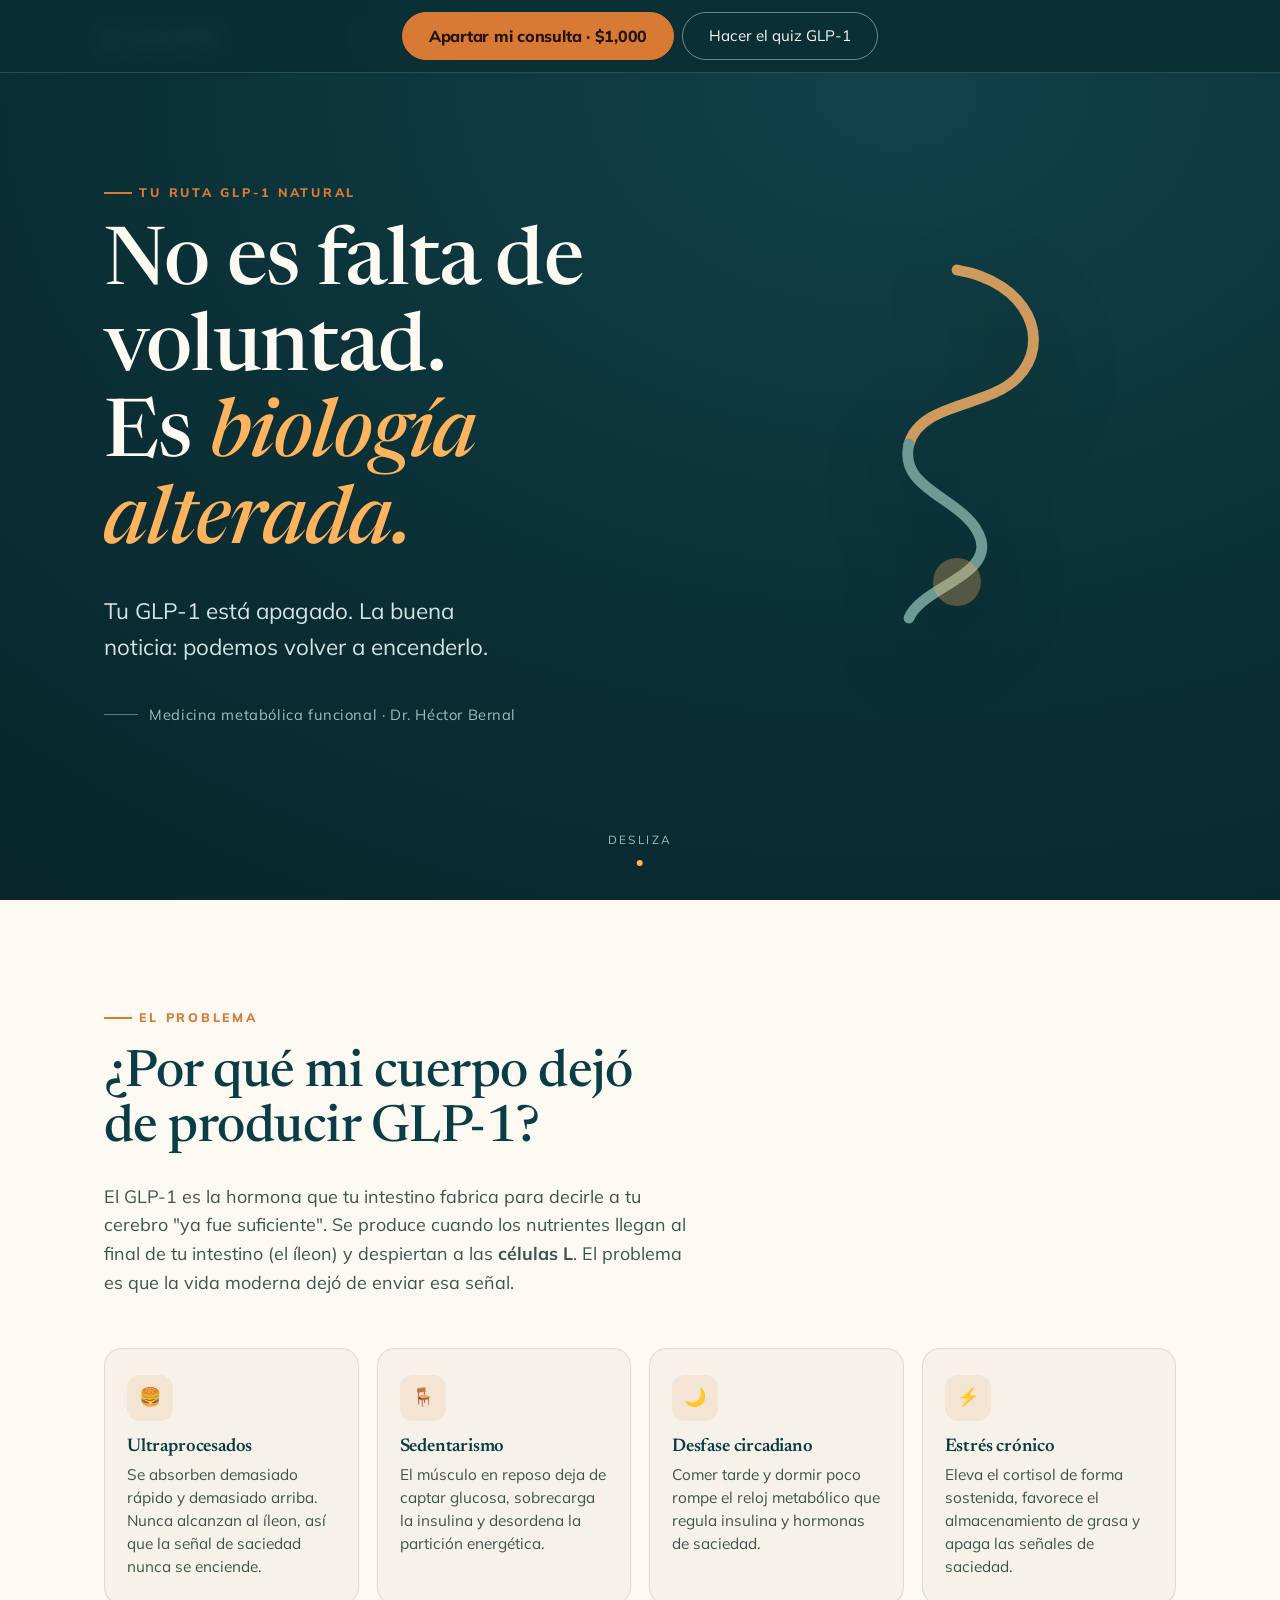
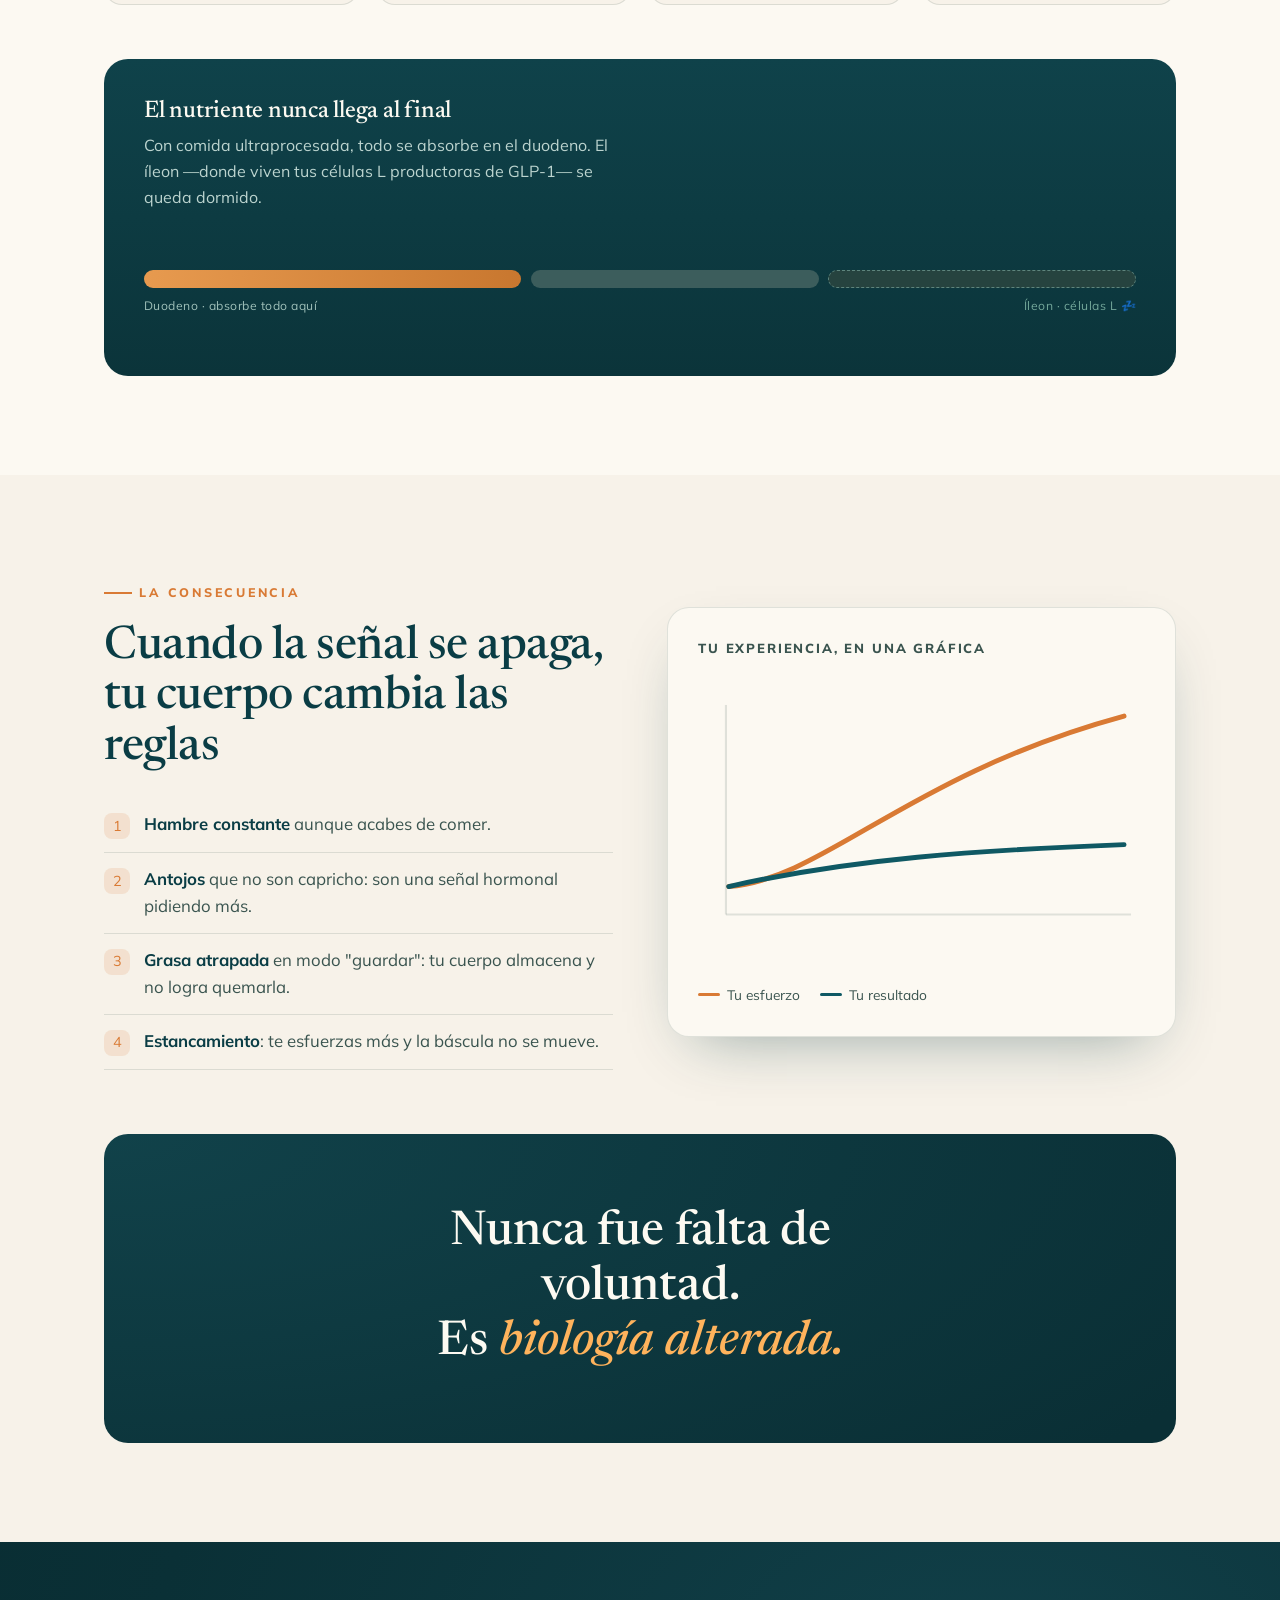
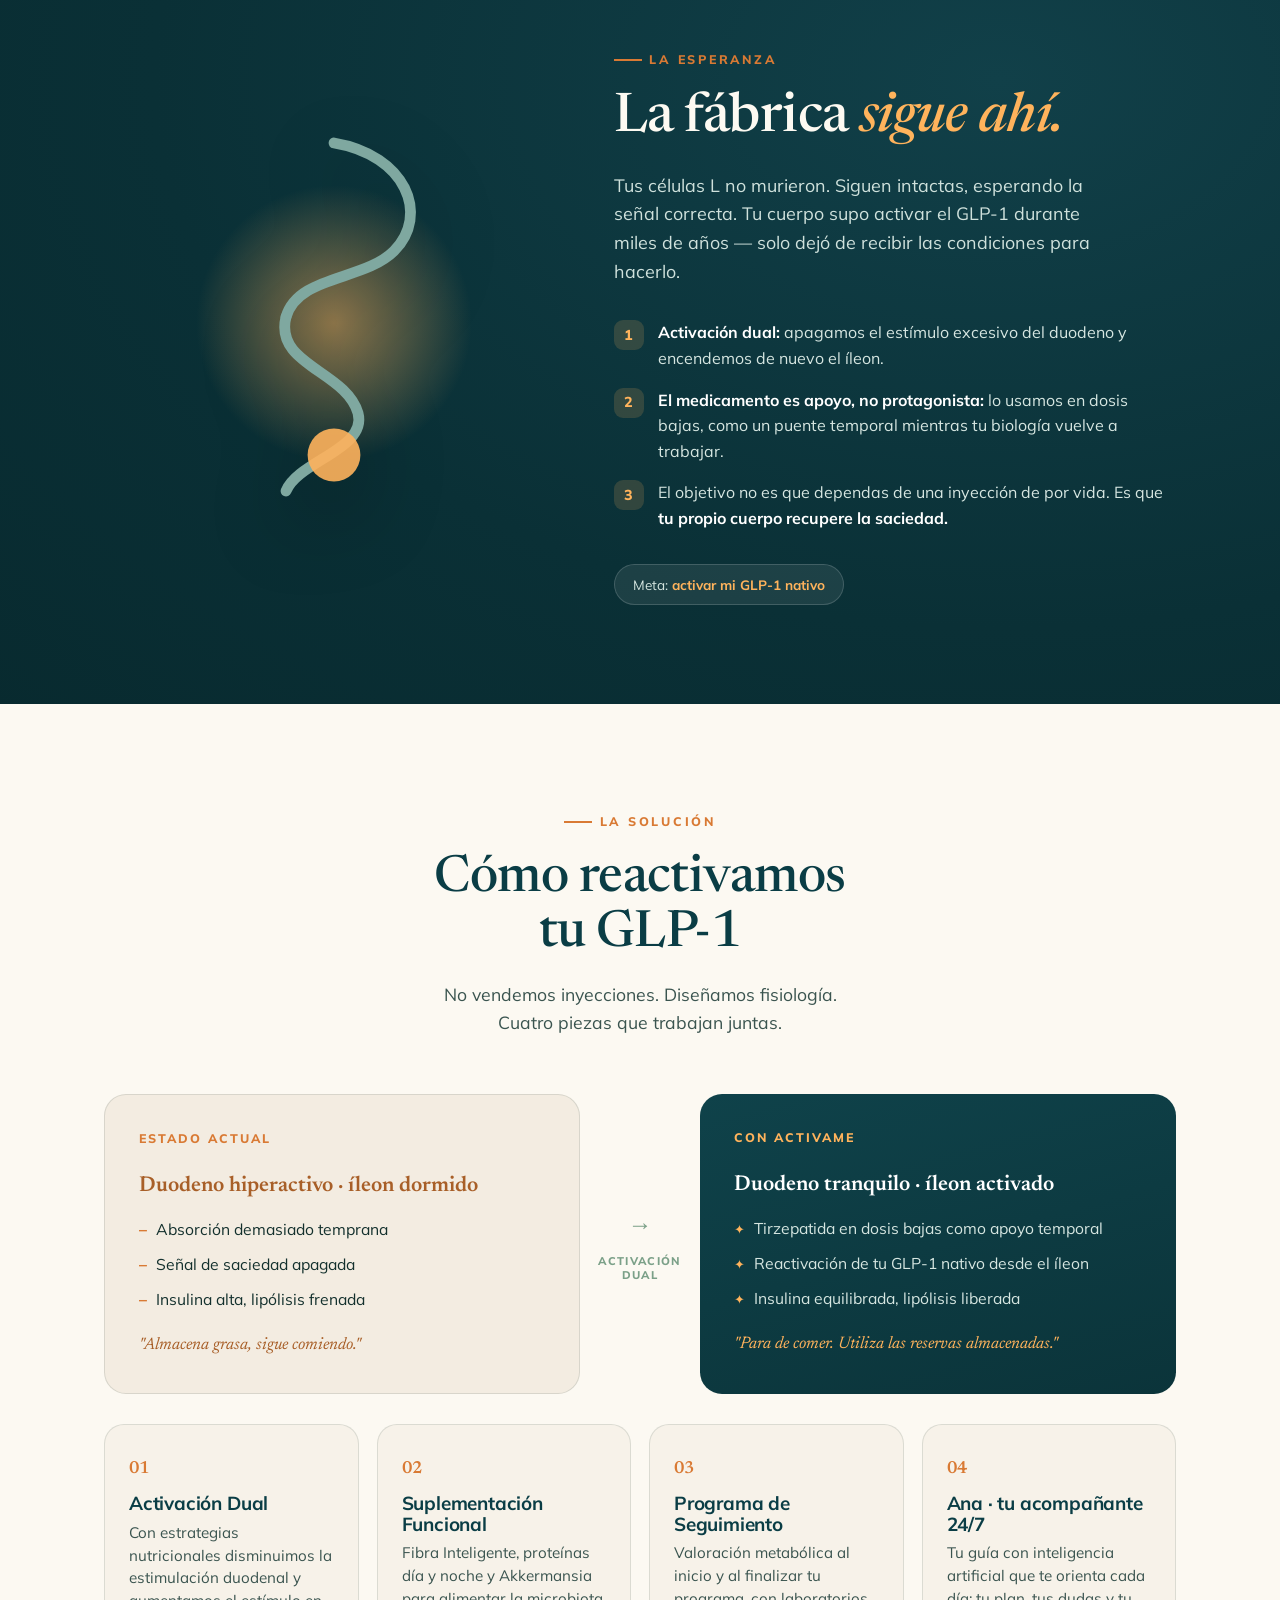
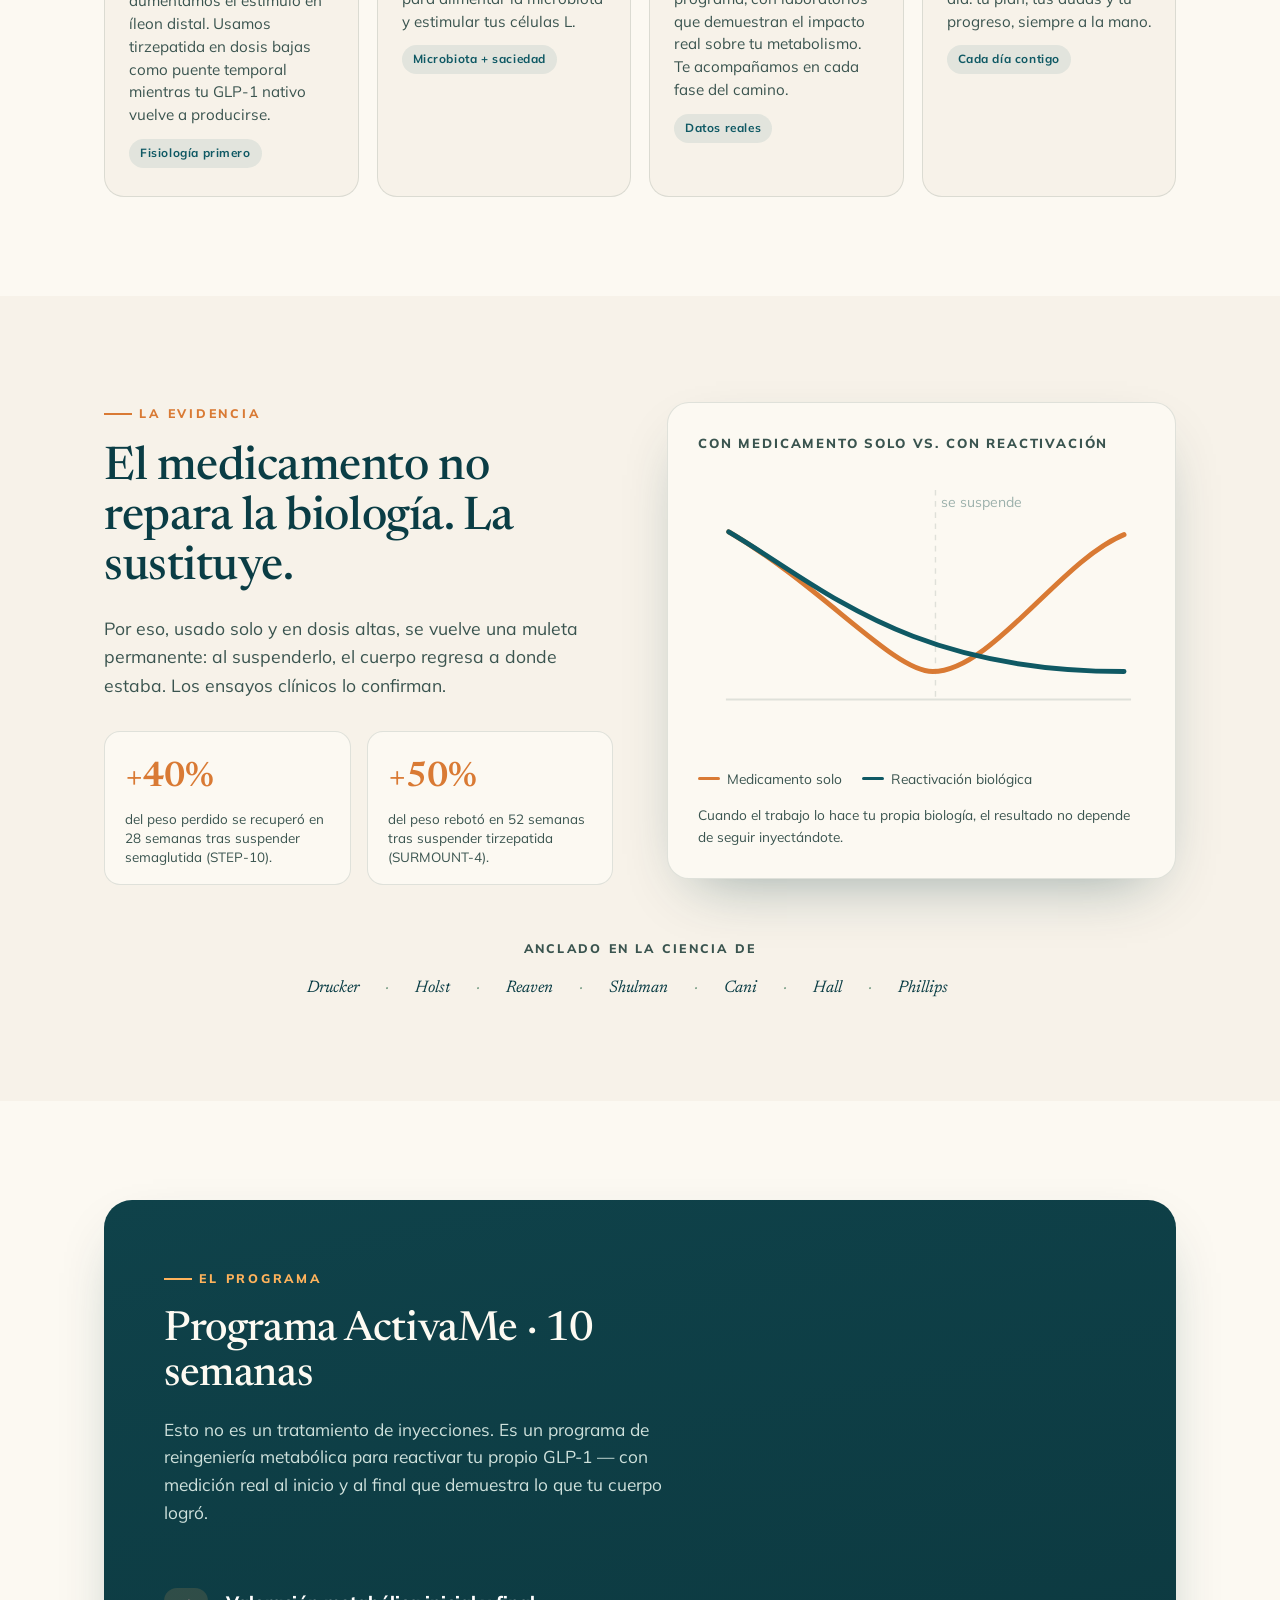
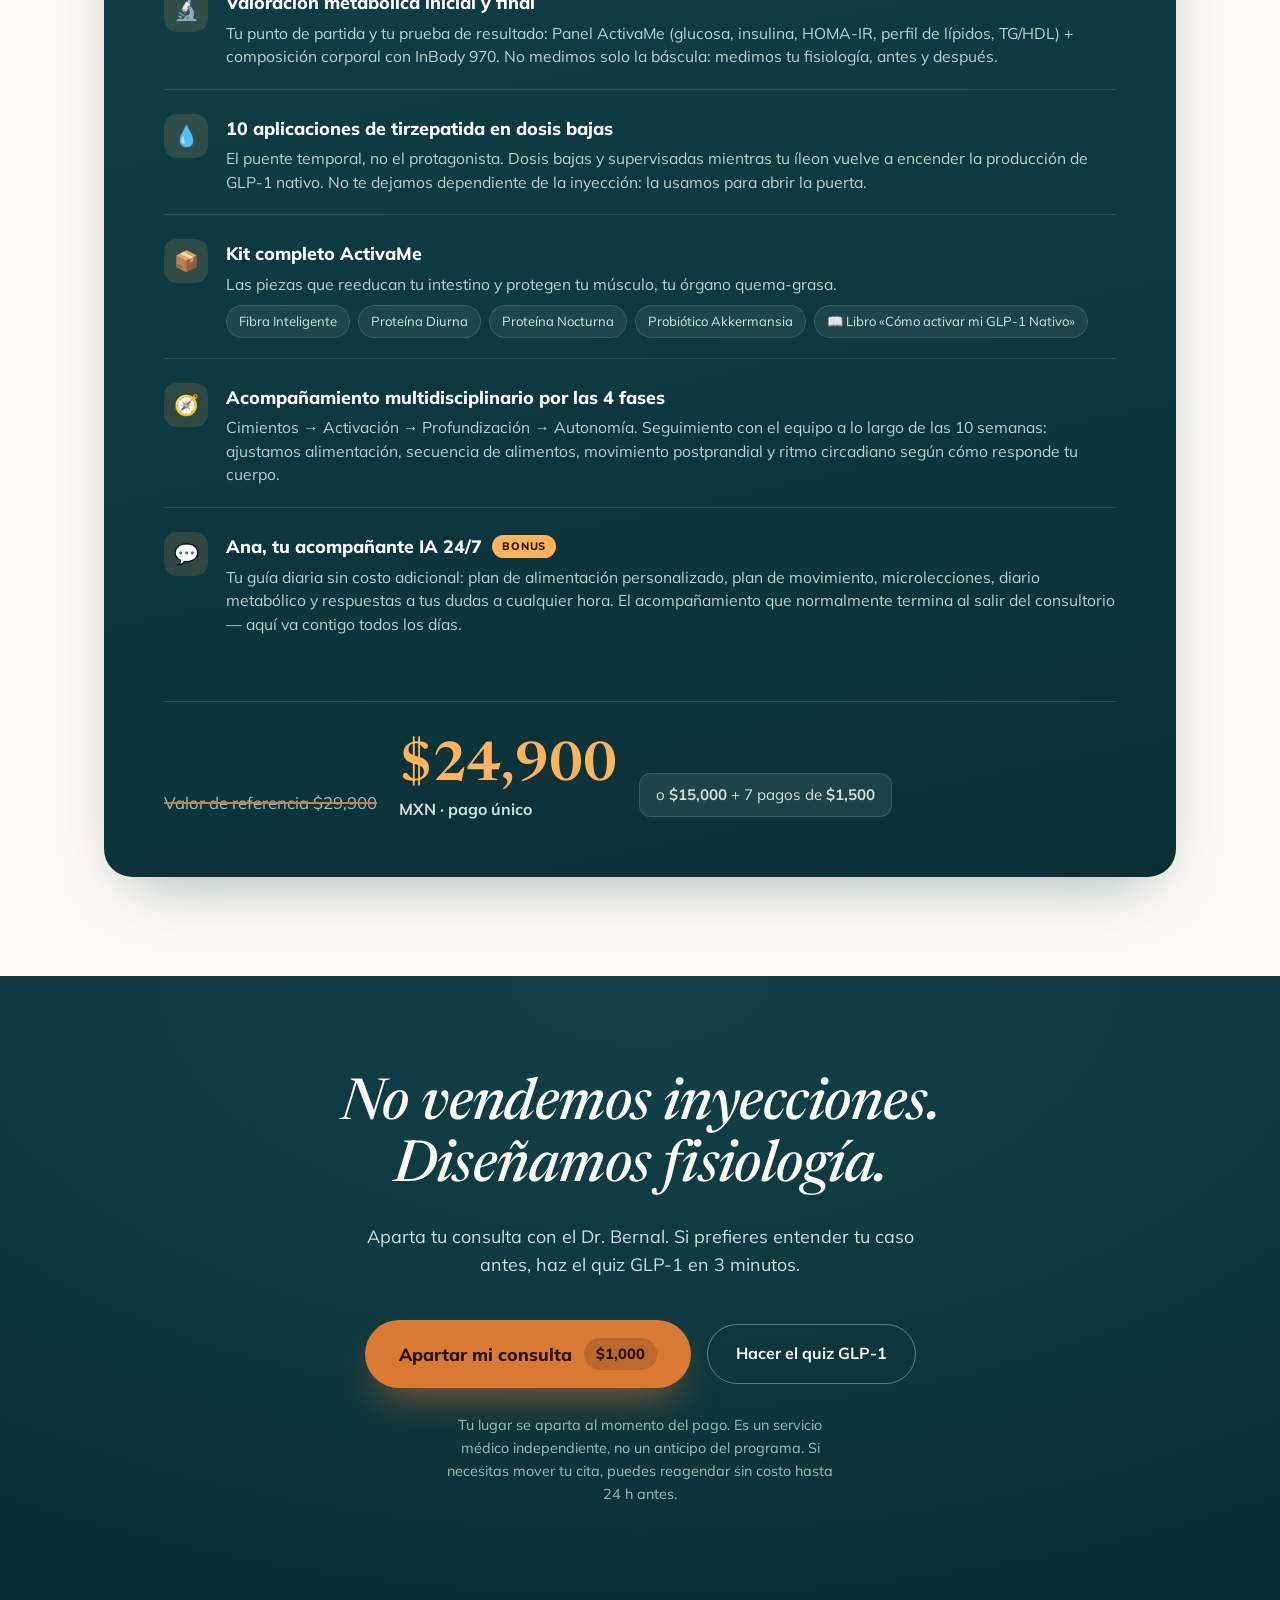
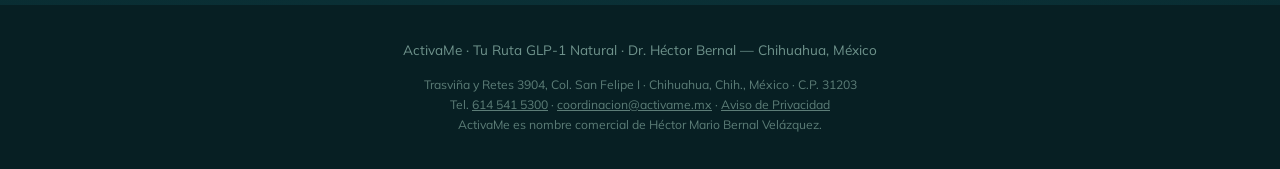
==== commit 26bd3116: "Copy: subtítulo del bloque final y programa a 10 semanas El subtítulo seguía presentando el quiz com" ====
--- a/index.html
+++ b/index.html
@@ -701,7 +701,7 @@
     <div class="oferta-card reveal">
       <div class="oferta-head">
         <span class="eyebrow">El programa</span>
-        <h2>Programa ActivaMe · 8 semanas</h2>
+        <h2>Programa ActivaMe · 10 semanas</h2>
         <p class="tagline">Esto no es un tratamiento de inyecciones. Es un programa de reingeniería metabólica para reactivar tu propio GLP-1 — con medición real al inicio y al final que demuestra lo que tu cuerpo logró.</p>
       </div>
 
@@ -738,7 +738,7 @@
           <div class="ic">🧭</div>
           <div>
             <h4>Acompañamiento multidisciplinario por las 4 fases</h4>
-            <p>Cimientos → Activación → Profundización → Autonomía. Seguimiento con el equipo a lo largo de las 8 semanas: ajustamos alimentación, secuencia de alimentos, movimiento postprandial y ritmo circadiano según cómo responde tu cuerpo.</p>
+            <p>Cimientos → Activación → Profundización → Autonomía. Seguimiento con el equipo a lo largo de las 10 semanas: ajustamos alimentación, secuencia de alimentos, movimiento postprandial y ritmo circadiano según cómo responde tu cuerpo.</p>
           </div>
         </div>
         <div class="inc-item">
@@ -763,7 +763,7 @@
 <section class="accion" id="accion">
   <div class="wrap">
     <h2 class="reveal">No vendemos inyecciones. Diseñamos fisiología.</h2>
-    <p class="sub reveal" style="--d:.08s">Si quieres entender qué apagó tu GLP-1 y cómo reactivarlo, el primer paso es realizar este pequeño quiz. Y si quieres saber si nuestro programa es para ti, puedes agendar una consulta médica para conocer tu caso.</p>
+    <p class="sub reveal" style="--d:.08s">Aparta tu consulta con el Dr. Bernal. Si prefieres entender tu caso antes, haz el quiz GLP-1 en 3 minutos.</p>
     <div class="cta-group reveal" style="--d:.14s">
       <a class="cta" href="https://buy.stripe.com/eVqeVd7GMeXt3sk5te3oA05"
          data-cta-location="footer" data-cta-target="consulta">Apartar mi consulta <span class="price">$1,000</span></a>
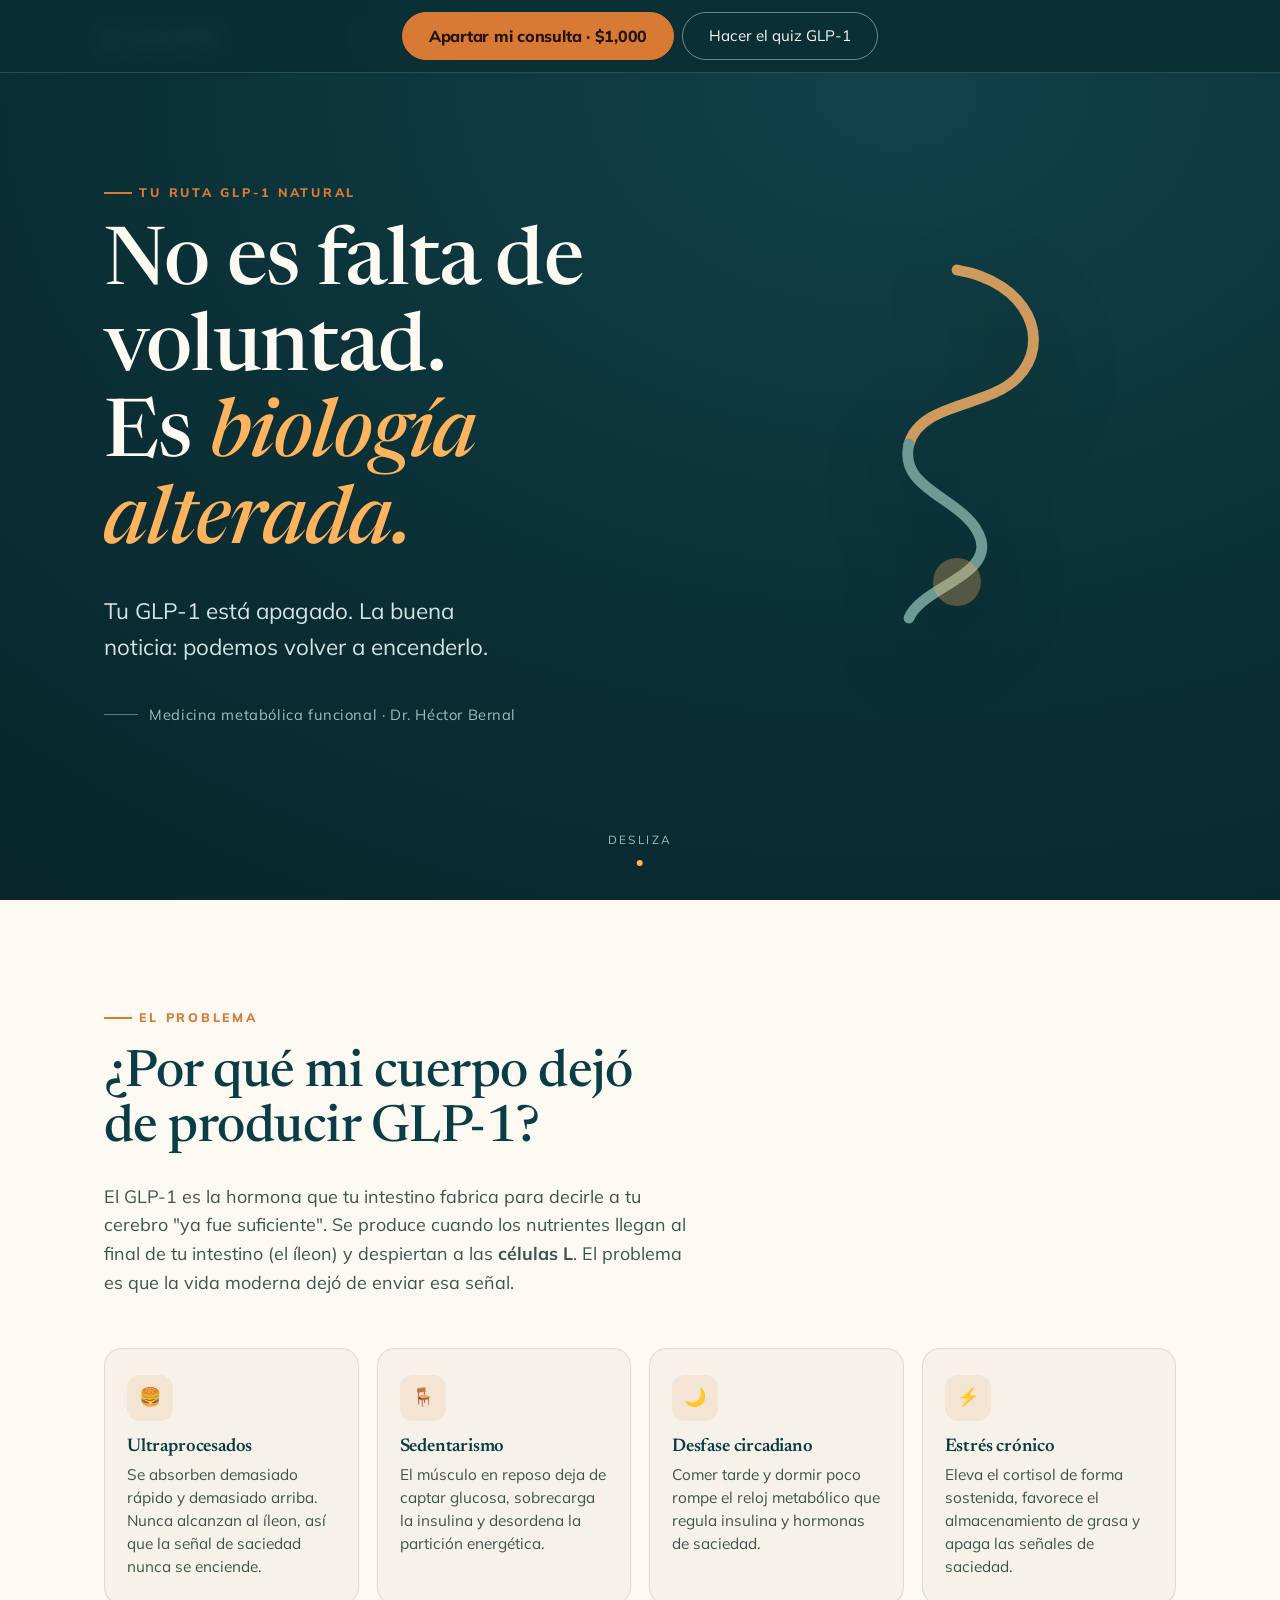
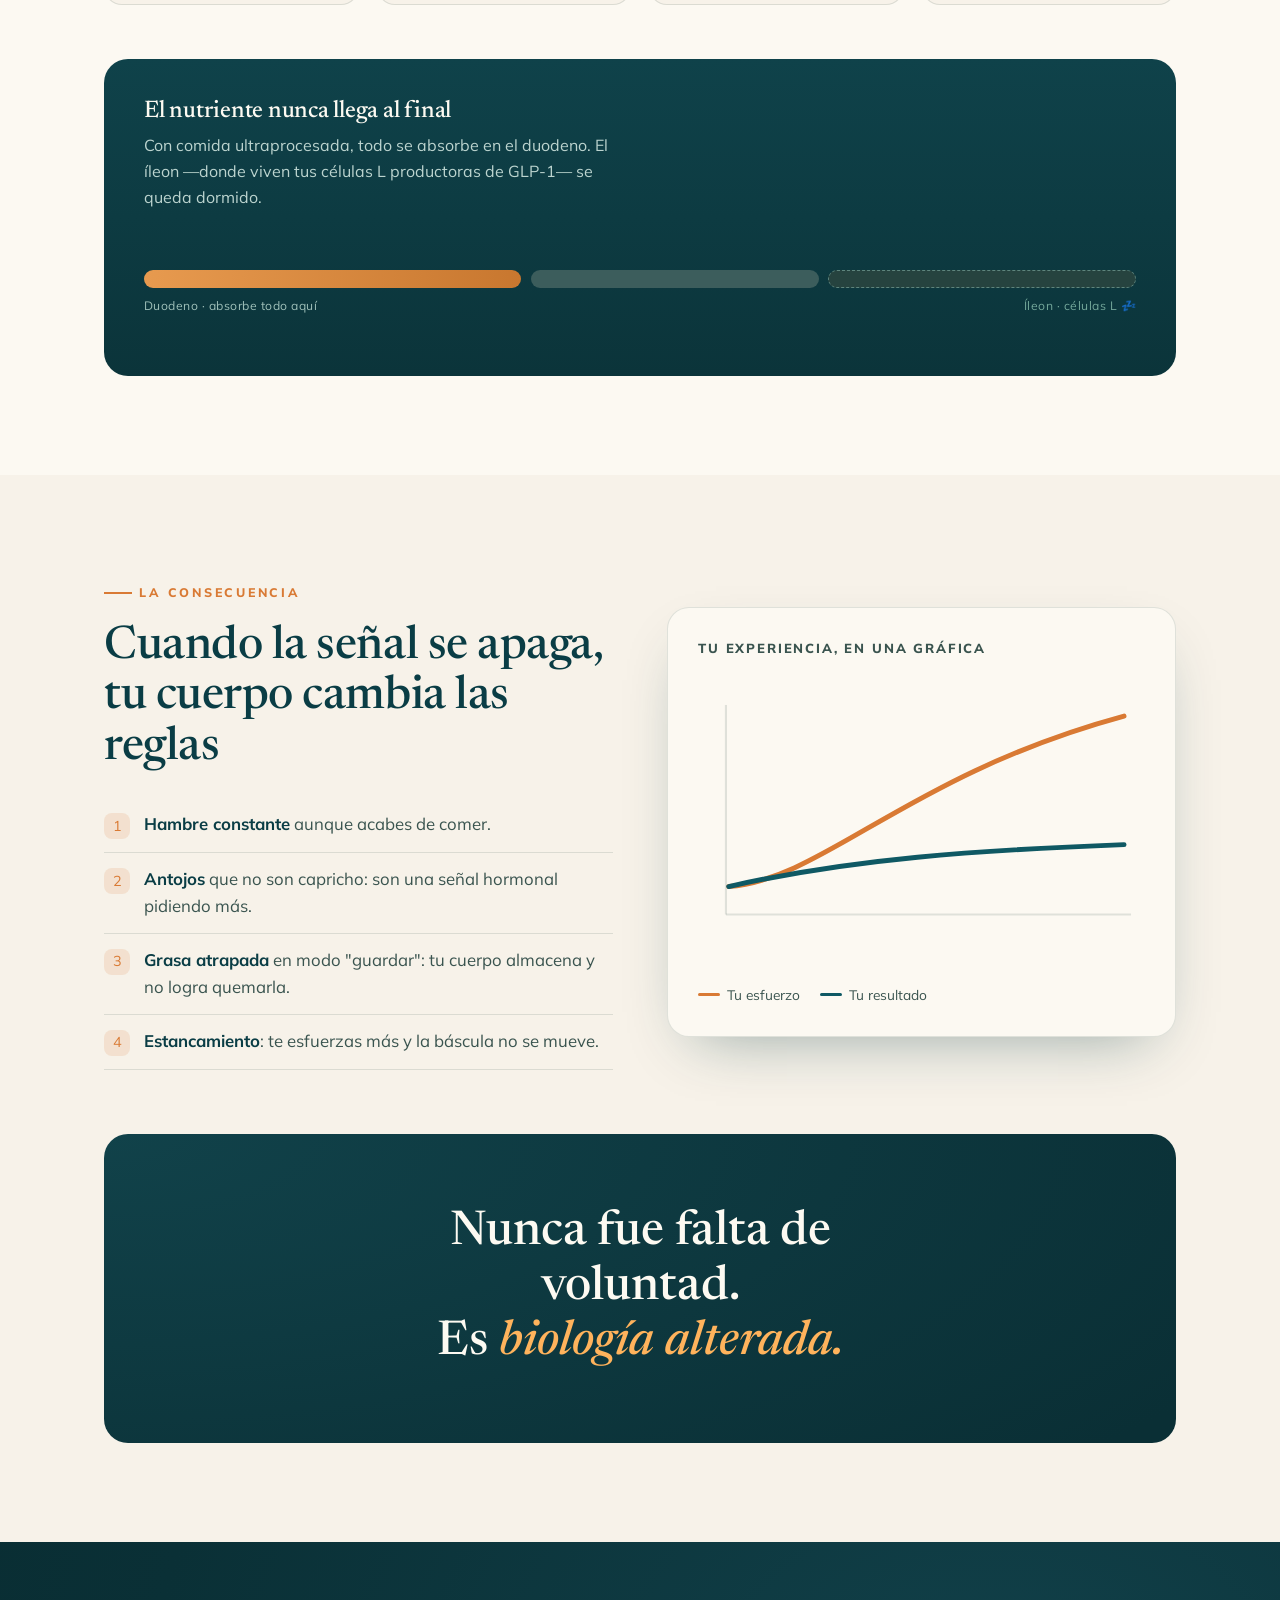
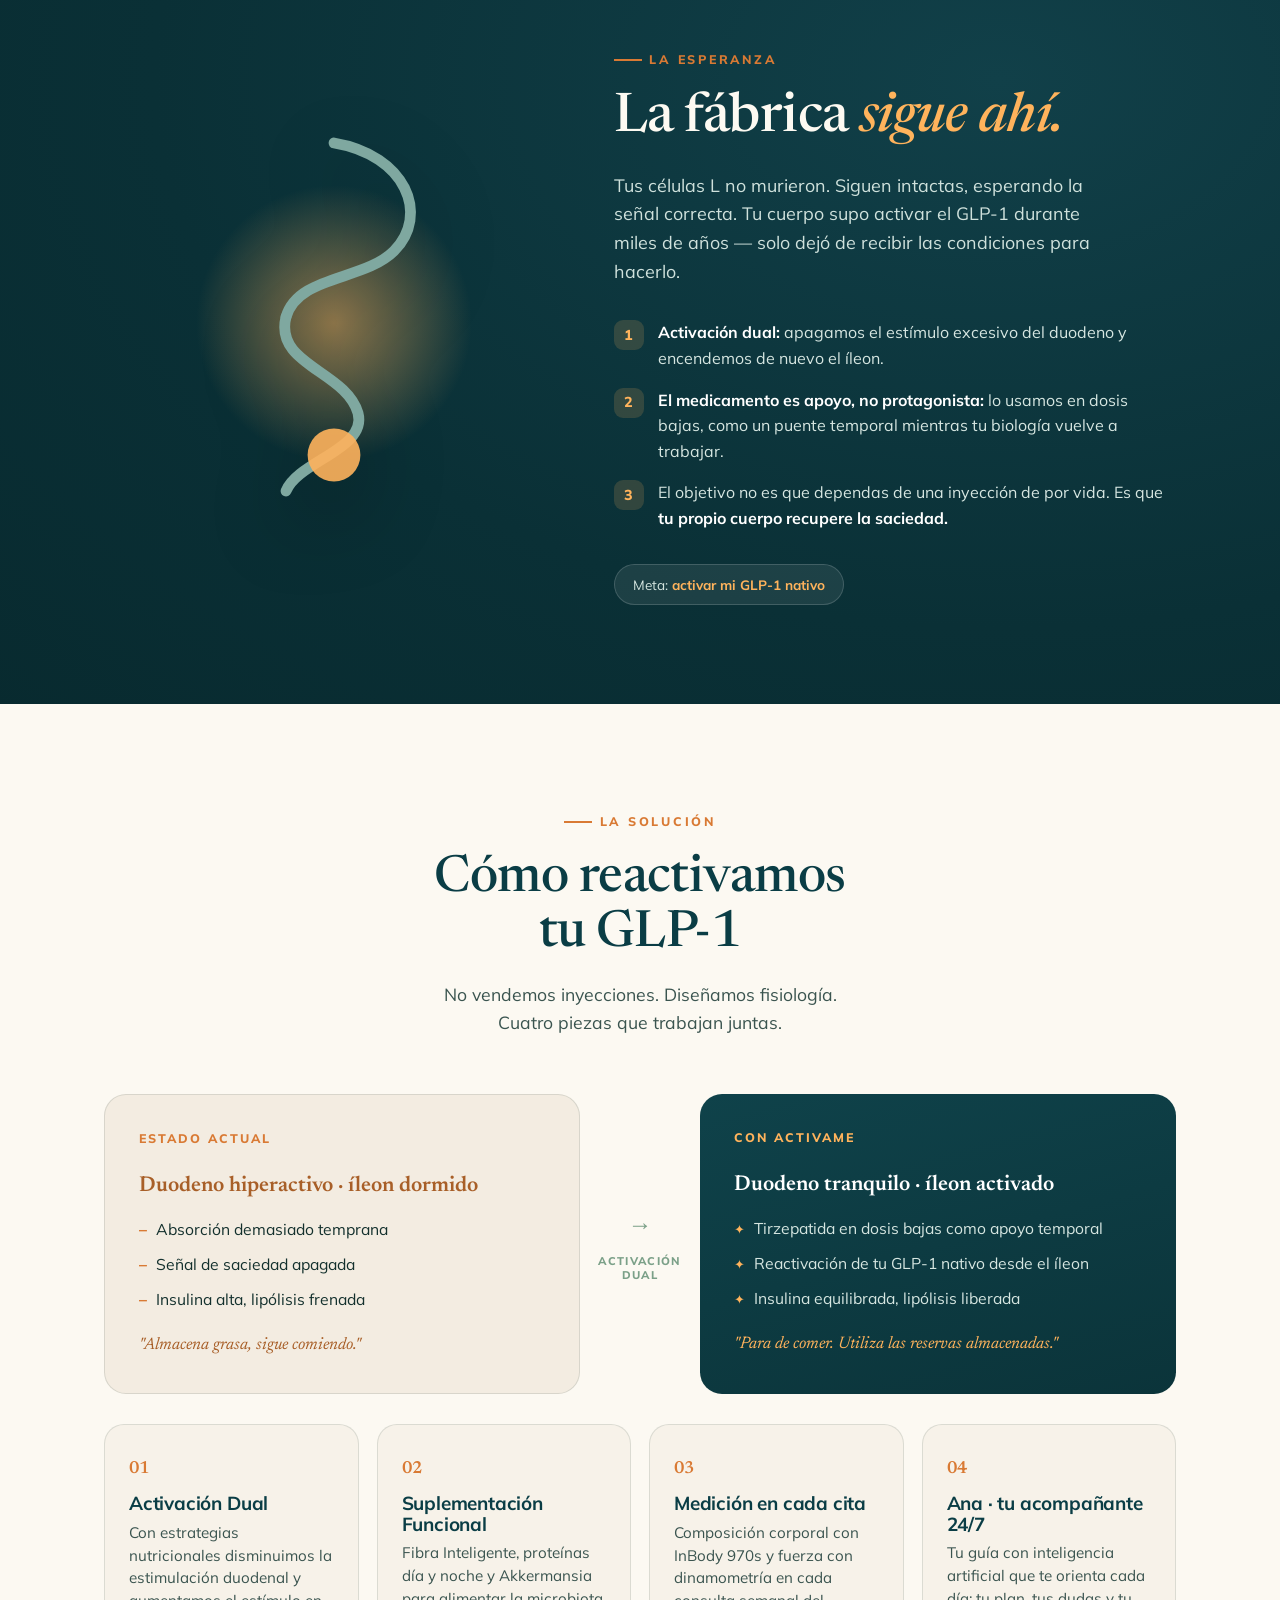
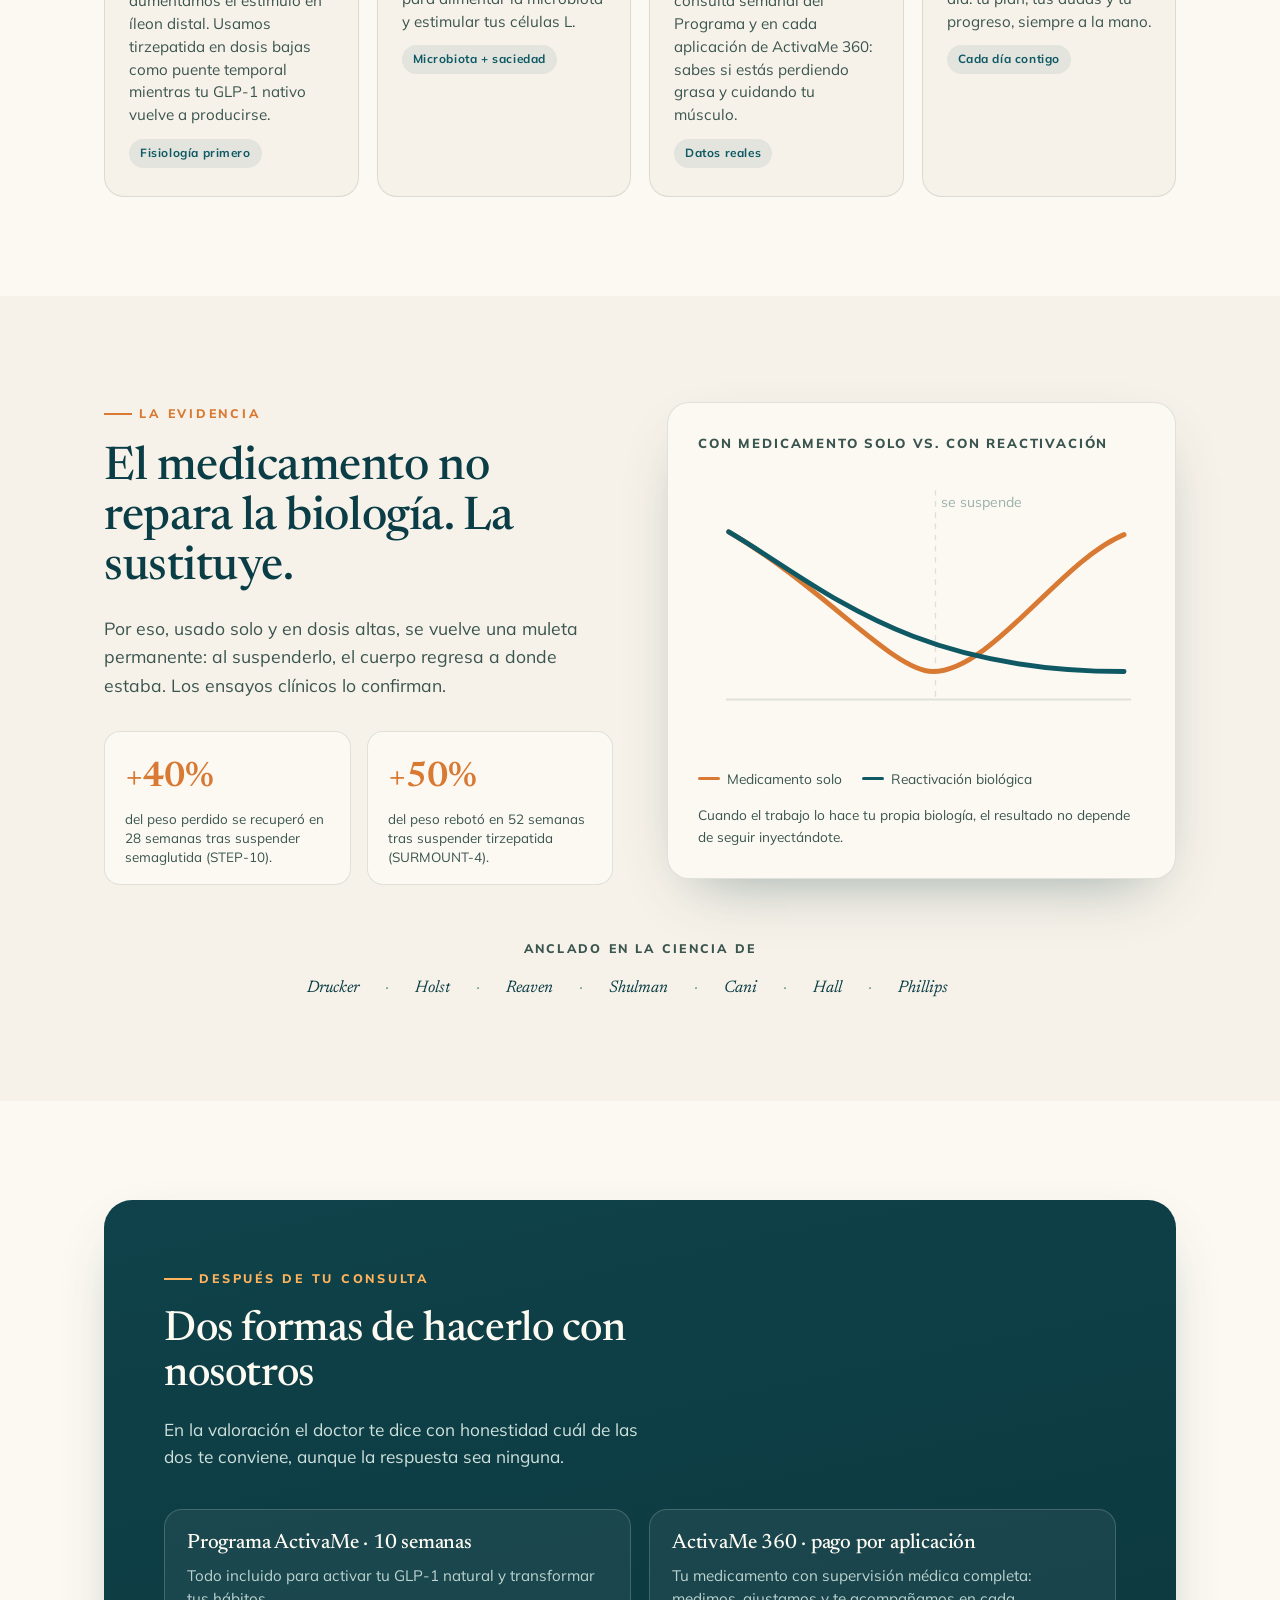
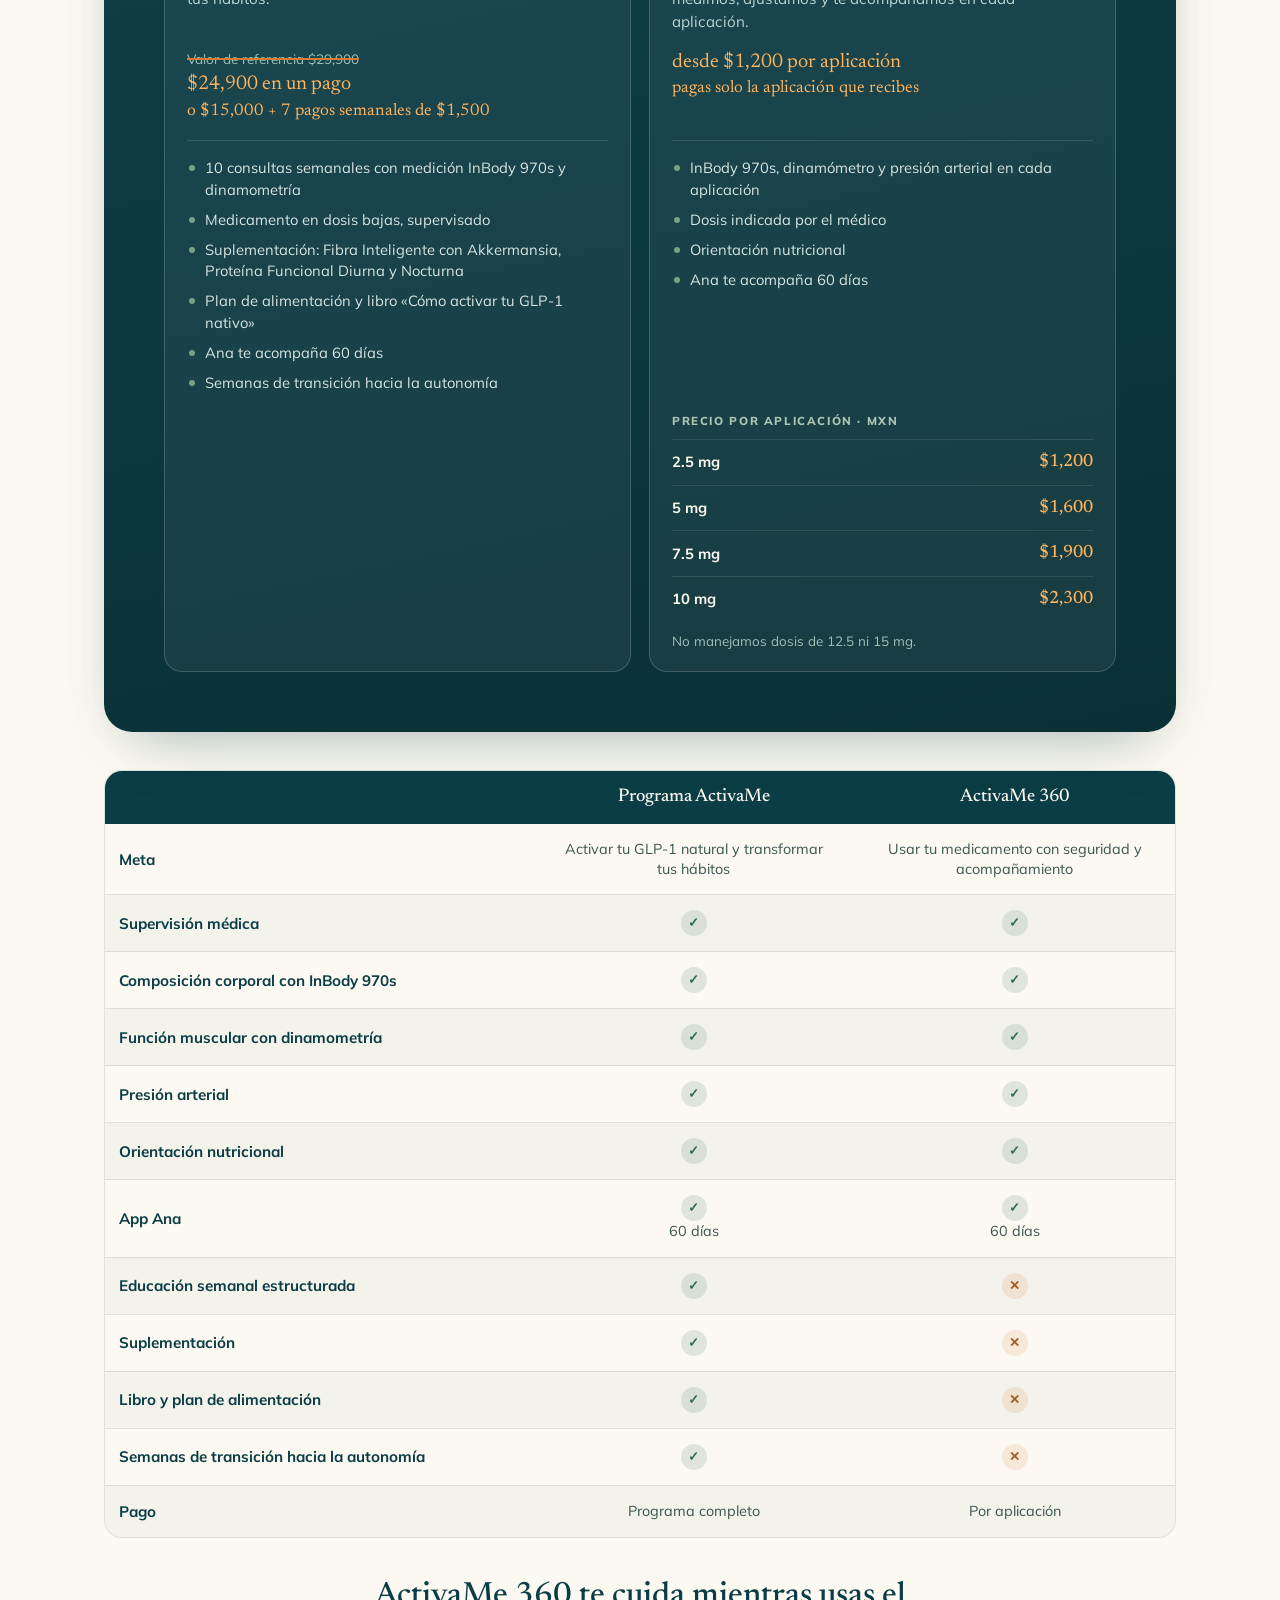
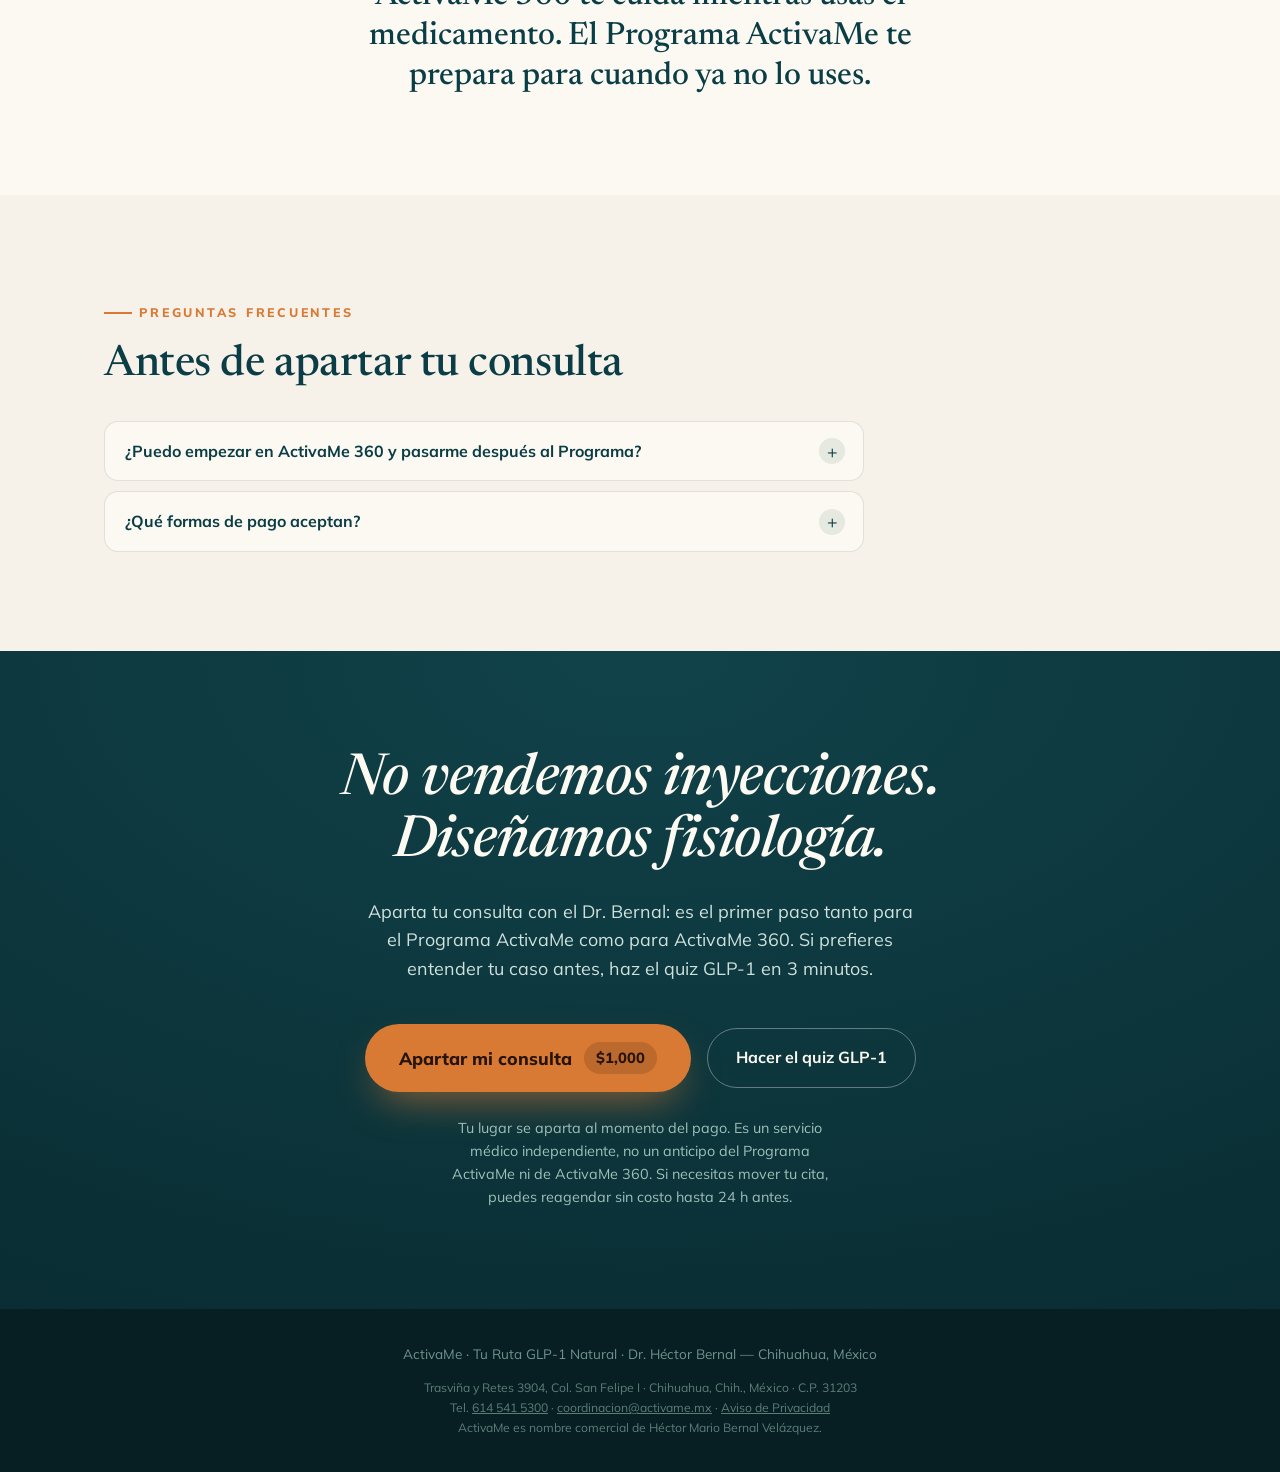
==== commit 28736302: "Publica la landing de dos programas en / y redirige /consulta - index.html pasa a ser el contenido c" ====
--- a/index.html
+++ b/index.html
@@ -6,9 +6,11 @@
 <title>ActivaMe · Reactiva tu GLP-1 nativo</title>
 <meta name="description" content="Tu GLP-1 no está roto, está apagado. Reactivamos tu propia biología de la saciedad con activación dual, suplementación funcional y acompañamiento 24/7.">
 
+<link rel="canonical" href="https://consulta.activame.mx/">
+
 <!-- Open Graph / WhatsApp preview -->
 <meta property="og:type" content="website">
-<meta property="og:url" content="https://consulta.activame.mx">
+<meta property="og:url" content="https://consulta.activame.mx/">
 <meta property="og:title" content="ActivaMe · No es falta de voluntad, es biología alterada">
 <meta property="og:description" content="Descubre por qué tu cuerpo dejó de producir GLP-1 y cómo reactivarlo. Haz el quiz de 2 minutos y conoce tu patrón metabólico.">
 <meta property="og:image" content="https://consulta.activame.mx/og-image.png.png">
@@ -22,7 +24,12 @@
 
 <link rel="preconnect" href="https://fonts.googleapis.com">
 <link rel="preconnect" href="https://fonts.gstatic.com" crossorigin>
-<link href="https://fonts.googleapis.com/css2?family=Newsreader:ital,opsz,wght@0,6..72,400;0,6..72,500;0,6..72,600;1,6..72,400;1,6..72,500&family=Mulish:wght@400;500;600;700;800&display=swap" rel="stylesheet">
+<!-- Fuentes sin bloquear el primer render (igual que /programa y /programas).
+     display=swap + fallback de sistema mientras llegan. -->
+<link rel="preload" as="style" href="https://fonts.googleapis.com/css2?family=Newsreader:ital,opsz,wght@0,6..72,400;0,6..72,500;0,6..72,600;1,6..72,400;1,6..72,500&amp;family=Mulish:wght@400;500;600;700;800&amp;display=swap">
+<link rel="stylesheet" href="https://fonts.googleapis.com/css2?family=Newsreader:ital,opsz,wght@0,6..72,400;0,6..72,500;0,6..72,600;1,6..72,400;1,6..72,500&amp;family=Mulish:wght@400;500;600;700;800&amp;display=swap" media="print" onload="this.media='all'">
+<noscript><link rel="stylesheet" href="https://fonts.googleapis.com/css2?family=Newsreader:ital,opsz,wght@0,6..72,400;0,6..72,500;0,6..72,600;1,6..72,400;1,6..72,500&amp;family=Mulish:wght@400;500;600;700;800&amp;display=swap"></noscript>
+<link rel="icon" href="data:image/svg+xml,%3Csvg xmlns='http://www.w3.org/2000/svg' viewBox='0 0 32 32'%3E%3Crect width='32' height='32' rx='8' fill='%230a3d45'/%3E%3Ccircle cx='16' cy='16' r='6' fill='%237ba088'/%3E%3C/svg%3E">
 <style>
 :root{
   --ink:#13302d;
@@ -236,20 +243,77 @@
 .oferta-head .eyebrow::before{background:var(--amber-glow)}
 .oferta-card h2{font-size:clamp(1.7rem,4vw,2.6rem);color:#fdfaf2}
 .oferta-card .tagline{margin-top:1.1rem;color:#cfe1dc;font-size:1.08rem}
-.includes{position:relative;z-index:2;margin-top:2.6rem;display:flex;flex-direction:column;gap:4px}
-.inc-item{display:grid;grid-template-columns:44px 1fr;gap:18px;padding:20px 0;border-bottom:1px solid rgba(255,255,255,.1)}
-.inc-item:last-child{border-bottom:none}
-.inc-item .ic{width:44px;height:44px;border-radius:13px;background:rgba(255,179,92,.14);display:grid;place-items:center;font-size:1.25rem}
-.inc-item h4{font-family:'Mulish',sans-serif;font-size:1.12rem;font-weight:800;color:#fff;margin-bottom:5px;display:flex;align-items:center;gap:10px;flex-wrap:wrap}
-.inc-item p{color:#bcd4cf;font-size:.98rem;line-height:1.5}
-.inc-item .bonus-tag{font-size:.68rem;font-weight:800;letter-spacing:.08em;text-transform:uppercase;color:#26140a;background:var(--amber-glow);border-radius:999px;padding:3px 10px}
-.sublist{margin-top:8px;display:flex;flex-wrap:wrap;gap:8px}
-.sublist span{font-size:.82rem;color:#d6e6e1;background:rgba(255,255,255,.07);border:1px solid rgba(255,255,255,.12);border-radius:999px;padding:5px 12px}
-.oferta-price{position:relative;z-index:2;margin-top:2.8rem;padding-top:2.4rem;border-top:1px solid rgba(255,255,255,.14);display:flex;flex-wrap:wrap;align-items:flex-end;gap:8px 22px}
-.oferta-price .ref{font-size:1.05rem;color:#9fc0b9;text-decoration:line-through;text-decoration-color:var(--amber);text-decoration-thickness:2px}
-.oferta-price .now{font-family:'Newsreader',serif;font-size:clamp(2.4rem,6vw,3.4rem);font-weight:600;color:var(--amber-glow);line-height:1}
-.oferta-price .now small{font-family:'Mulish',sans-serif;font-size:1rem;font-weight:700;color:#cfe1dc;display:block;margin-top:6px}
-.oferta-price .plan{font-size:.95rem;color:#cfe1dc;background:rgba(255,255,255,.08);border:1px solid rgba(255,255,255,.14);border-radius:12px;padding:10px 16px;line-height:1.4}
+/* Dos formas de hacerlo: tarjetas con la misma estructura que las del hero
+   de /programas. Lado a lado comparten filas con subgrid (título,
+   descripción, precio, lista, extra) para que cada bloque quede alineado
+   con su par. */
+.opts{position:relative;z-index:2;margin-top:2.4rem;display:grid;gap:16px}
+.opt{display:flex;flex-direction:column;background:rgba(255,255,255,.055);border:1px solid rgba(255,255,255,.18);border-radius:18px;padding:22px 22px 20px}
+.opt h3{font-size:1.3rem;color:#fdfaf2;line-height:1.2}
+.opt .opt-desc{margin-top:.5rem;font-size:.95rem;color:#bcd4cf;line-height:1.5}
+.opt .opt-price{margin-top:1rem;font-family:'Newsreader',serif;font-size:1.25rem;color:var(--amber-glow);line-height:1.25}
+.opt .opt-price-sub{display:block;margin-top:.2rem;font-size:.85em;line-height:1.3}
+.opt .opt-ref{display:block;margin-bottom:.35rem;font-family:'Mulish',sans-serif;font-size:.85rem;color:#9fc0b9;text-decoration:line-through;text-decoration-color:var(--amber);text-decoration-thickness:2px}
+.opt-list{list-style:none;margin-top:1.1rem;padding-top:1rem;border-top:1px solid rgba(255,255,255,.12);display:grid;gap:.55rem;align-content:start}
+.opt-list li{font-size:.92rem;color:#d6e6e1;line-height:1.45;padding-left:18px;position:relative}
+.opt-list li::before{content:"";position:absolute;left:2px;top:.55em;width:6px;height:6px;border-radius:50%;background:var(--sage)}
+.opt-dosis{margin-top:1.2rem}
+.opt-dosis table{width:100%;border-collapse:collapse}
+.opt-dosis caption{text-align:left;padding-bottom:.5rem;font-size:.72rem;font-weight:800;letter-spacing:.14em;text-transform:uppercase;color:var(--sage-soft)}
+.opt-dosis th,.opt-dosis td{padding:8px 0;border-top:1px solid rgba(255,255,255,.1);text-align:left;font-size:.92rem;font-weight:700;color:#fdfaf2}
+.opt-dosis td{text-align:right;font-family:'Newsreader',serif;font-weight:500;font-size:1.12rem;color:var(--amber-glow)}
+.opt-dosis .nota{margin-top:.6rem;font-size:.84rem;color:#9fc0b9;line-height:1.45}
+@media(min-width:768px){ .opts{grid-template-columns:1fr 1fr;gap:18px} }
+@supports (grid-template-rows:subgrid){
+  @media(min-width:768px){
+    .opts{row-gap:0}
+    .opt{display:grid;grid-row:span 5;grid-template-rows:subgrid;row-gap:0}
+  }
+}
+.sr{position:absolute;width:1px;height:1px;padding:0;margin:-1px;overflow:hidden;clip:rect(0,0,0,0);white-space:nowrap;border:0}
+/* Comparativa: misma tabla que /programas, sin la cascada ni el pop. */
+.cmp-box{margin-top:2.4rem;overflow-x:auto;-webkit-overflow-scrolling:touch;border-radius:18px;border:1px solid var(--line);background:var(--paper)}
+.cmp{width:100%;border-collapse:collapse;table-layout:fixed;min-width:300px}
+.cmp col.c1{width:40%}
+.cmp th,.cmp td{padding:12px 8px;border-top:1px solid var(--line);vertical-align:middle;font-size:.88rem;line-height:1.4}
+.cmp thead th{border-top:0;background:var(--teal-deep);color:#fdfaf2;font-family:'Newsreader',serif;font-weight:500;font-size:.95rem;text-align:center;line-height:1.2}
+.cmp tbody th{text-align:left;padding-left:14px;font-weight:700;color:var(--teal-deep)}
+.cmp td{text-align:center;color:var(--ink-soft)}
+.cmp td.txt{font-size:.82rem;overflow-wrap:break-word}
+.cmp tbody tr:nth-child(even){background:rgba(123,160,136,.07)}
+.si,.no{display:inline-grid;place-items:center;width:26px;height:26px;border-radius:50%;font-size:.8rem;font-weight:800}
+.si{background:rgba(123,160,136,.22);color:#2f6b4f}
+.no{background:rgba(217,122,52,.13);color:#a35c1c}
+.cmp-cierre{
+  margin:2.4rem auto 0;text-align:center;max-width:32ch;
+  font-family:'Newsreader',serif;font-weight:500;color:var(--teal-deep);
+  font-size:clamp(1.4rem,4.4vw,2rem);line-height:1.25;
+}
+@media(min-width:768px){
+  .cmp th,.cmp td{padding:15px 20px;font-size:.95rem}
+  .cmp td.txt{font-size:.9rem}
+  .cmp thead th{font-size:1.15rem}
+}
+
+/* ---------- FAQ (details/summary nativo, igual que /programas) ---------- */
+.faq{background:var(--cream)}
+.faq h2{font-size:clamp(1.9rem,4.4vw,2.7rem);color:var(--teal-deep)}
+.faq-list{margin-top:2rem;display:grid;gap:10px;max-width:760px}
+.faq details{background:var(--paper);border:1px solid var(--line);border-radius:14px;overflow:hidden}
+.faq details[open]{border-color:rgba(123,160,136,.5)}
+.faq summary{
+  cursor:pointer;list-style:none;padding:18px 48px 18px 20px;position:relative;
+  font-weight:700;font-size:1rem;color:var(--teal-deep);line-height:1.4;
+}
+.faq summary::-webkit-details-marker{display:none}
+.faq summary::after{
+  content:"+";position:absolute;right:18px;top:50%;transform:translateY(-50%);
+  width:26px;height:26px;border-radius:50%;background:rgba(123,160,136,.18);
+  color:var(--teal-deep);display:grid;place-items:center;font-size:1.1rem;font-weight:400;
+}
+.faq details[open] summary::after{content:"–"}
+.faq summary:focus-visible{outline:3px solid var(--amber);outline-offset:-3px}
+.faq-a{padding:0 20px 20px;font-size:.95rem;color:var(--ink-soft);line-height:1.6}
 
 /* ---------- ACCION (module 6) ---------- */
 .accion{background:radial-gradient(120% 130% at 50% 0%,#11424a,#082a2f);color:var(--cream);text-align:center}
@@ -356,7 +420,6 @@
   .bridge{flex-direction:row;padding:6px 0}
   .bridge .arrow{transform:rotate(90deg)}
   .pillars{grid-template-columns:1fr 1fr}
-  .oferta-price{flex-direction:column;align-items:flex-start}
 }
 @media(max-width:520px){
   .causes,.pillars{grid-template-columns:1fr}
@@ -636,8 +699,8 @@
       </div>
       <div class="pillar reveal" style="--d:.22s">
         <span class="num">03</span>
-        <h3>Programa de Seguimiento</h3>
-        <p>Valoración metabólica al inicio y al finalizar tu programa, con laboratorios que demuestran el impacto real sobre tu metabolismo. Te acompañamos en cada fase del camino.</p>
+        <h3>Medición en cada cita</h3>
+        <p>Composición corporal con InBody 970s y fuerza con dinamometría en cada consulta semanal del Programa y en cada aplicación de ActivaMe 360: sabes si estás perdiendo grasa y cuidando tu músculo.</p>
         <span class="chip">Datos reales</span>
       </div>
       <div class="pillar reveal" style="--d:.28s">
@@ -695,66 +758,112 @@
   </div>
 </section>
 
-<!-- MÓDULO 5.5 · OFERTA -->
+<!-- MÓDULO 5.5 · DOS FORMAS DE HACERLO
+     Conserva id="programa": el resultado del quiz (fuera de Chihuahua)
+     enlaza a #programa y su lógica no se toca. -->
 <section class="oferta" id="programa">
   <div class="wrap">
     <div class="oferta-card reveal">
       <div class="oferta-head">
-        <span class="eyebrow">El programa</span>
-        <h2>Programa ActivaMe · 10 semanas</h2>
-        <p class="tagline">Esto no es un tratamiento de inyecciones. Es un programa de reingeniería metabólica para reactivar tu propio GLP-1 — con medición real al inicio y al final que demuestra lo que tu cuerpo logró.</p>
-      </div>
-
-      <div class="includes">
-        <div class="inc-item">
-          <div class="ic">🔬</div>
-          <div>
-            <h4>Valoración metabólica inicial y final</h4>
-            <p>Tu punto de partida y tu prueba de resultado: Panel ActivaMe (glucosa, insulina, HOMA-IR, perfil de lípidos, TG/HDL) + composición corporal con InBody 970. No medimos solo la báscula: medimos tu fisiología, antes y después.</p>
+        <span class="eyebrow">Después de tu consulta</span>
+        <h2>Dos formas de hacerlo con nosotros</h2>
+        <p class="tagline">En la valoración el doctor te dice con honestidad cuál de las dos te conviene, aunque la respuesta sea ninguna.</p>
+      </div>
+
+      <div class="opts">
+        <article class="opt">
+          <h3>Programa ActivaMe · 10&nbsp;semanas</h3>
+          <p class="opt-desc">Todo incluido para activar tu GLP-1 natural y transformar tus hábitos.</p>
+          <p class="opt-price"><span class="opt-ref">Valor de referencia $29,900</span>$24,900 en un pago
+            <span class="opt-price-sub">o $15,000 + 7 pagos semanales de&nbsp;$1,500</span></p>
+          <ul class="opt-list">
+            <li>10 consultas semanales con medición InBody 970s y dinamometría</li>
+            <li>Medicamento en dosis bajas, supervisado</li>
+            <li>Suplementación: Fibra Inteligente con Akkermansia, Proteína Funcional Diurna y Nocturna</li>
+            <li>Plan de alimentación y libro «Cómo activar tu GLP-1 nativo»</li>
+            <li>Ana te acompaña 60 días</li>
+            <li>Semanas de transición hacia la autonomía</li>
+          </ul>
+        </article>
+        <article class="opt">
+          <h3>ActivaMe 360 · pago por aplicación</h3>
+          <p class="opt-desc">Tu medicamento con supervisión médica completa: medimos, ajustamos y te acompañamos en cada aplicación.</p>
+          <p class="opt-price">desde $1,200 por aplicación
+            <span class="opt-price-sub">pagas solo la aplicación que recibes</span></p>
+          <ul class="opt-list">
+            <li>InBody 970s, dinamómetro y presión arterial en cada aplicación</li>
+            <li>Dosis indicada por el médico</li>
+            <li>Orientación nutricional</li>
+            <li>Ana te acompaña 60 días</li>
+          </ul>
+          <div class="opt-dosis">
+            <table>
+              <caption>Precio por aplicación · MXN</caption>
+              <tbody>
+                <tr><th scope="row">2.5 mg</th><td>$1,200</td></tr>
+                <tr><th scope="row">5 mg</th><td>$1,600</td></tr>
+                <tr><th scope="row">7.5 mg</th><td>$1,900</td></tr>
+                <tr><th scope="row">10 mg</th><td>$2,300</td></tr>
+              </tbody>
+            </table>
+            <p class="nota">No manejamos dosis de 12.5 ni 15 mg.</p>
           </div>
+        </article>
+      </div>
+    </div>
+
+    <div class="cmp-box reveal">
+      <table class="cmp">
+        <colgroup><col class="c1"><col><col></colgroup>
+        <thead>
+          <tr>
+            <th scope="col"><span class="sr">Concepto</span></th>
+            <th scope="col">Programa ActivaMe</th>
+            <th scope="col">ActivaMe 360</th>
+          </tr>
+        </thead>
+        <tbody>
+          <tr><th scope="row">Meta</th><td class="txt">Activar tu GLP-1 natural y transformar tus hábitos</td><td class="txt">Usar tu medicamento con seguridad y acompa&shy;ñamiento</td></tr>
+          <tr><th scope="row">Supervisión médica</th><td><span class="si" aria-hidden="true">✓</span><span class="sr">Sí</span></td><td><span class="si" aria-hidden="true">✓</span><span class="sr">Sí</span></td></tr>
+          <tr><th scope="row">Composición corporal con InBody 970s</th><td><span class="si" aria-hidden="true">✓</span><span class="sr">Sí</span></td><td><span class="si" aria-hidden="true">✓</span><span class="sr">Sí</span></td></tr>
+          <tr><th scope="row">Función muscular con dinamometría</th><td><span class="si" aria-hidden="true">✓</span><span class="sr">Sí</span></td><td><span class="si" aria-hidden="true">✓</span><span class="sr">Sí</span></td></tr>
+          <tr><th scope="row">Presión arterial</th><td><span class="si" aria-hidden="true">✓</span><span class="sr">Sí</span></td><td><span class="si" aria-hidden="true">✓</span><span class="sr">Sí</span></td></tr>
+          <tr><th scope="row">Orientación nutricional</th><td><span class="si" aria-hidden="true">✓</span><span class="sr">Sí</span></td><td><span class="si" aria-hidden="true">✓</span><span class="sr">Sí</span></td></tr>
+          <tr><th scope="row">App Ana</th><td class="txt"><span class="si" aria-hidden="true">✓</span><span class="sr">Sí,</span><br>60 días</td><td class="txt"><span class="si" aria-hidden="true">✓</span><span class="sr">Sí,</span><br>60 días</td></tr>
+          <tr><th scope="row">Educación semanal estructurada</th><td><span class="si" aria-hidden="true">✓</span><span class="sr">Sí</span></td><td><span class="no" aria-hidden="true">✕</span><span class="sr">No</span></td></tr>
+          <tr><th scope="row">Suplementación</th><td><span class="si" aria-hidden="true">✓</span><span class="sr">Sí</span></td><td><span class="no" aria-hidden="true">✕</span><span class="sr">No</span></td></tr>
+          <tr><th scope="row">Libro y plan de alimentación</th><td><span class="si" aria-hidden="true">✓</span><span class="sr">Sí</span></td><td><span class="no" aria-hidden="true">✕</span><span class="sr">No</span></td></tr>
+          <tr><th scope="row">Semanas de transición hacia la autonomía</th><td><span class="si" aria-hidden="true">✓</span><span class="sr">Sí</span></td><td><span class="no" aria-hidden="true">✕</span><span class="sr">No</span></td></tr>
+          <tr><th scope="row">Pago</th><td class="txt">Programa completo</td><td class="txt">Por aplicación</td></tr>
+        </tbody>
+      </table>
+    </div>
+
+    <p class="cmp-cierre reveal">ActivaMe 360 te cuida mientras usas el medicamento. El Programa ActivaMe te prepara para cuando ya no lo uses.</p>
+  </div>
+</section>
+
+<!-- FAQ · index.html no tenía; textos tomados tal cual de /programas -->
+<section class="faq" id="preguntas">
+  <div class="wrap">
+    <div class="reveal"><span class="eyebrow">Preguntas frecuentes</span></div>
+    <h2 class="reveal" style="--d:.05s">Antes de apartar tu consulta</h2>
+    <div class="faq-list">
+      <details class="reveal" style="--d:.08s">
+        <summary>¿Puedo empezar en ActivaMe 360 y pasarme después al Programa?</summary>
+        <div class="faq-a">
+          <!-- PENDIENTE: confirmar si las aplicaciones pagadas de ActivaMe 360 se abonan al Programa. -->
+          <p>Sí, en cualquier momento; lo ves con el equipo en tu siguiente aplicación.</p>
         </div>
-        <div class="inc-item">
-          <div class="ic">💧</div>
-          <div>
-            <h4>10 aplicaciones de tirzepatida en dosis bajas</h4>
-            <p>El puente temporal, no el protagonista. Dosis bajas y supervisadas mientras tu íleon vuelve a encender la producción de GLP-1 nativo. No te dejamos dependiente de la inyección: la usamos para abrir la puerta.</p>
-          </div>
+      </details>
+      <details class="reveal" style="--d:.1s">
+        <summary>¿Qué formas de pago aceptan?</summary>
+        <div class="faq-a">
+          <p>Efectivo y tarjeta de crédito o débito, directamente en la clínica. En ActivaMe 360
+          pagas cada aplicación al momento. Los estudios de laboratorio, si el médico los indica,
+          se cobran aparte.</p>
         </div>
-        <div class="inc-item">
-          <div class="ic">📦</div>
-          <div>
-            <h4>Kit completo ActivaMe</h4>
-            <p>Las piezas que reeducan tu intestino y protegen tu músculo, tu órgano quema-grasa.</p>
-            <div class="sublist">
-              <span>Fibra Inteligente</span>
-              <span>Proteína Diurna</span>
-              <span>Proteína Nocturna</span>
-              <span>Probiótico Akkermansia</span>
-              <span>📖 Libro «Cómo activar mi GLP-1 Nativo»</span>
-            </div>
-          </div>
-        </div>
-        <div class="inc-item">
-          <div class="ic">🧭</div>
-          <div>
-            <h4>Acompañamiento multidisciplinario por las 4 fases</h4>
-            <p>Cimientos → Activación → Profundización → Autonomía. Seguimiento con el equipo a lo largo de las 10 semanas: ajustamos alimentación, secuencia de alimentos, movimiento postprandial y ritmo circadiano según cómo responde tu cuerpo.</p>
-          </div>
-        </div>
-        <div class="inc-item">
-          <div class="ic">💬</div>
-          <div>
-            <h4>Ana, tu acompañante IA 24/7 <span class="bonus-tag">Bonus</span></h4>
-            <p>Tu guía diaria sin costo adicional: plan de alimentación personalizado, plan de movimiento, microlecciones, diario metabólico y respuestas a tus dudas a cualquier hora. El acompañamiento que normalmente termina al salir del consultorio — aquí va contigo todos los días.</p>
-          </div>
-        </div>
-      </div>
-
-      <div class="oferta-price">
-        <span class="ref">Valor de referencia $29,900</span>
-        <span class="now">$24,900<small>MXN · pago único</small></span>
-        <span class="plan">o <b>$15,000</b> + 7 pagos de <b>$1,500</b></span>
-      </div>
+      </details>
     </div>
   </div>
 </section>
@@ -763,14 +872,14 @@
 <section class="accion" id="accion">
   <div class="wrap">
     <h2 class="reveal">No vendemos inyecciones. Diseñamos fisiología.</h2>
-    <p class="sub reveal" style="--d:.08s">Aparta tu consulta con el Dr. Bernal. Si prefieres entender tu caso antes, haz el quiz GLP-1 en 3 minutos.</p>
+    <p class="sub reveal" style="--d:.08s">Aparta tu consulta con el Dr. Bernal: es el primer paso tanto para el Programa ActivaMe como para ActivaMe 360. Si prefieres entender tu caso antes, haz el quiz GLP-1 en 3 minutos.</p>
     <div class="cta-group reveal" style="--d:.14s">
       <a class="cta" href="https://buy.stripe.com/eVqeVd7GMeXt3sk5te3oA05"
          data-cta-location="footer" data-cta-target="consulta">Apartar mi consulta <span class="price">$1,000</span></a>
       <a class="cta-secondary" href="#quiz"
          data-cta-location="footer" data-cta-target="quiz">Hacer el quiz GLP-1</a>
     </div>
-    <p class="fine reveal" style="--d:.2s">Tu lugar se aparta al momento del pago. Es un servicio médico independiente, no un anticipo del programa. Si necesitas mover tu cita, puedes reagendar sin costo hasta 24 h antes.</p>
+    <p class="fine reveal" style="--d:.2s">Tu lugar se aparta al momento del pago. Es un servicio médico independiente, no un anticipo del Programa ActivaMe ni de ActivaMe 360. Si necesitas mover tu cita, puedes reagendar sin costo hasta 24 h antes.</p>
   </div>
 </section>
 
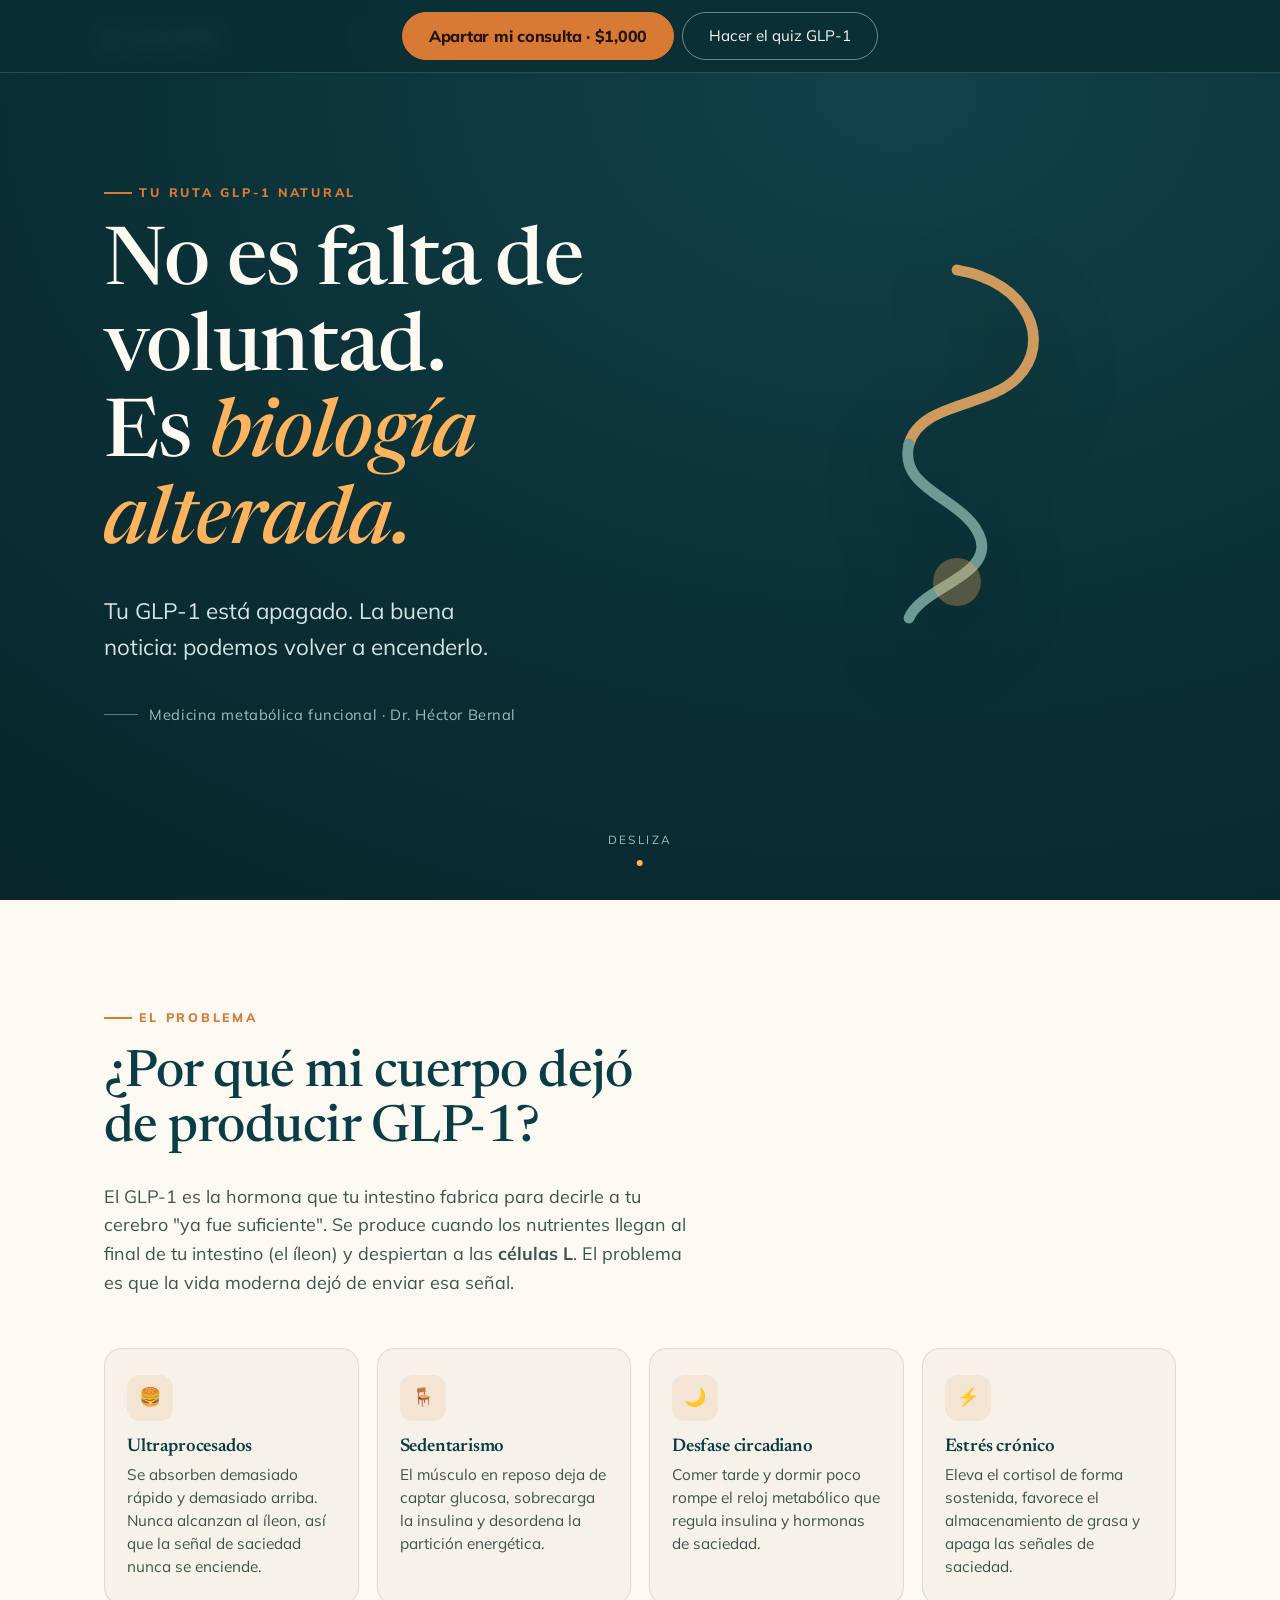
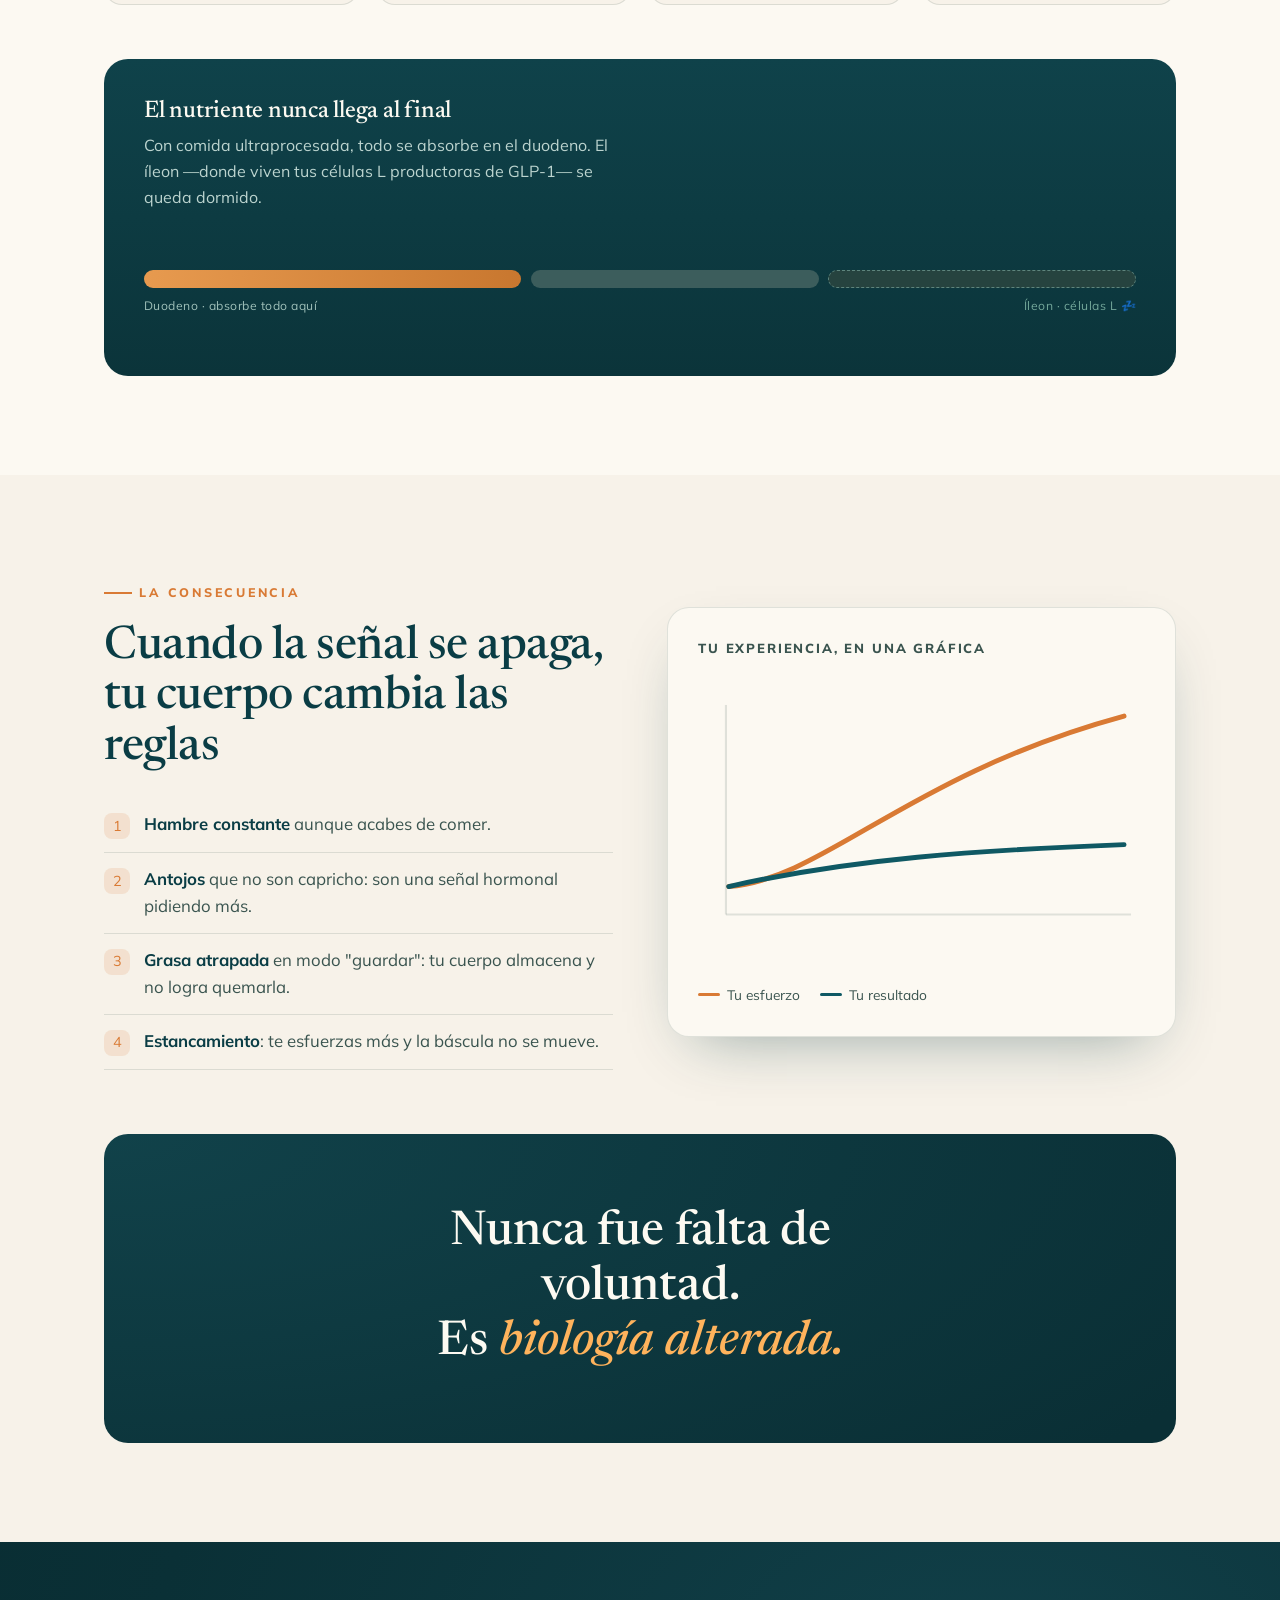
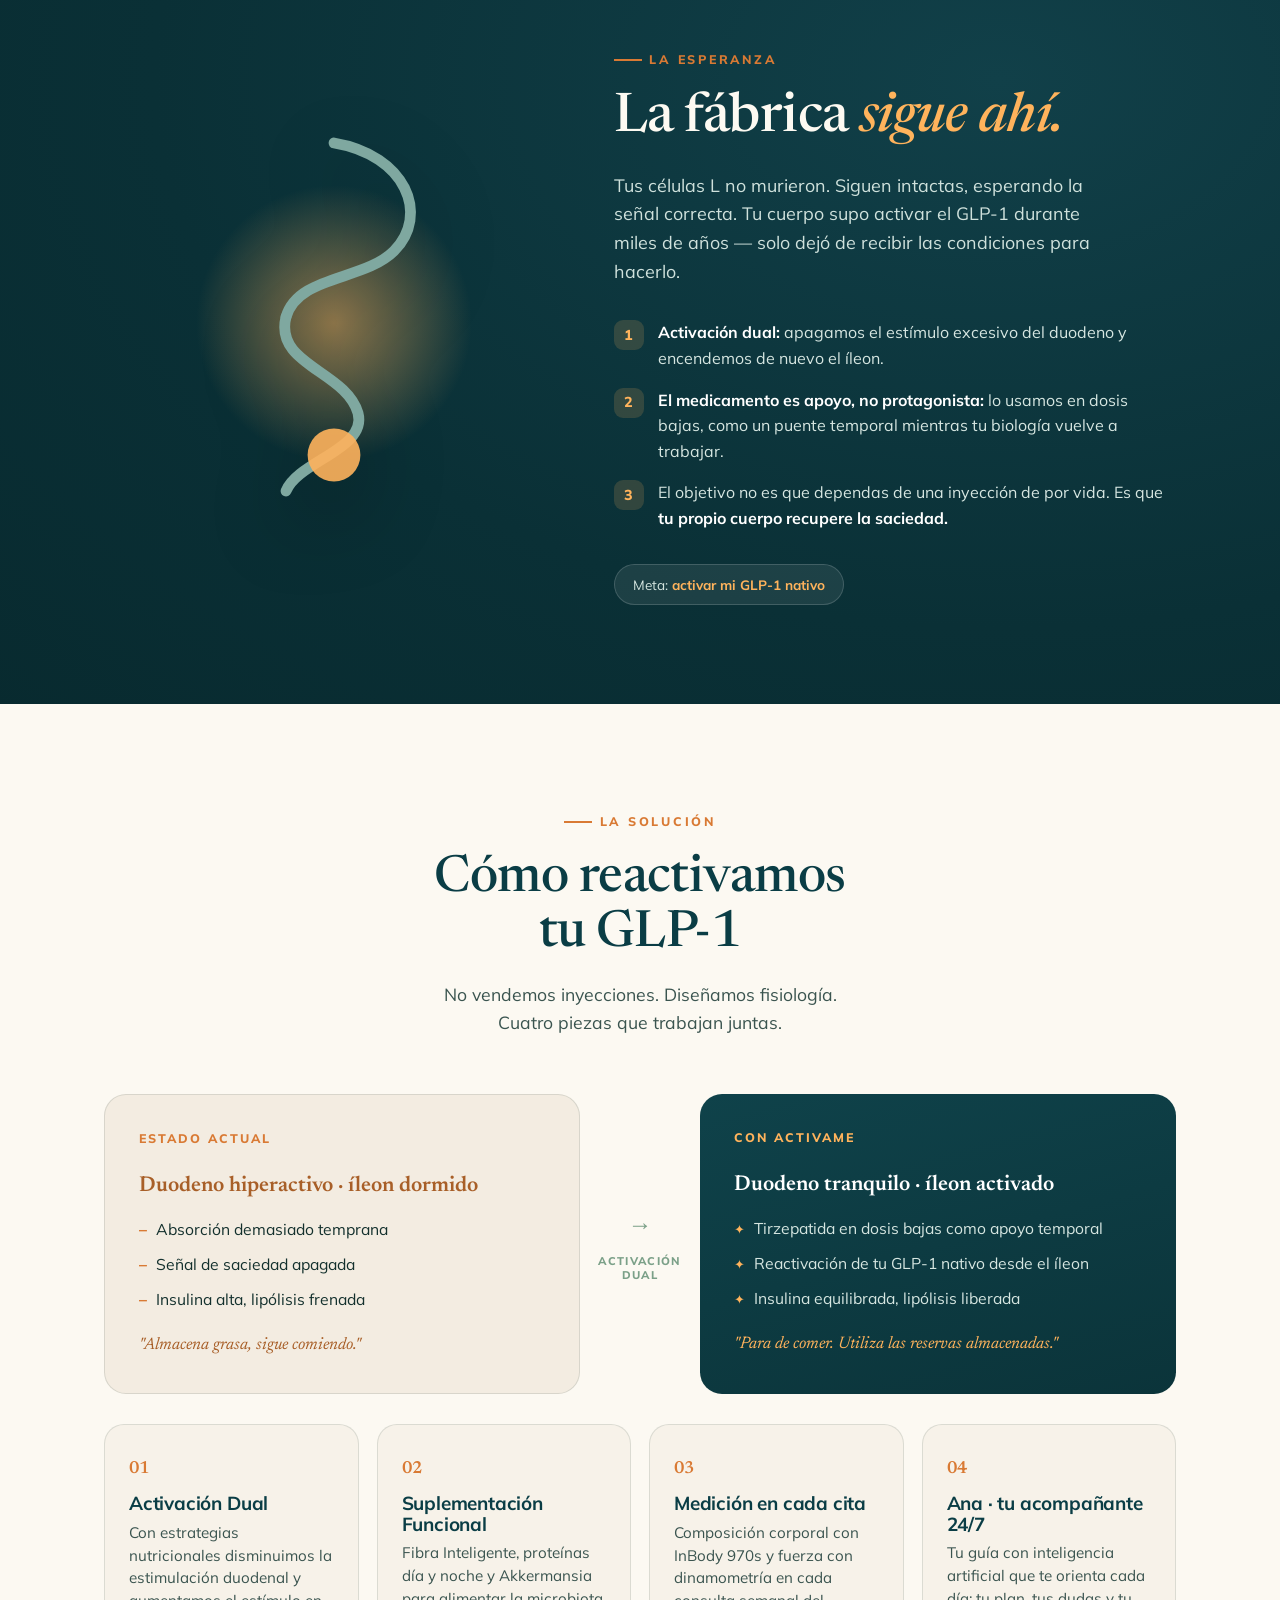
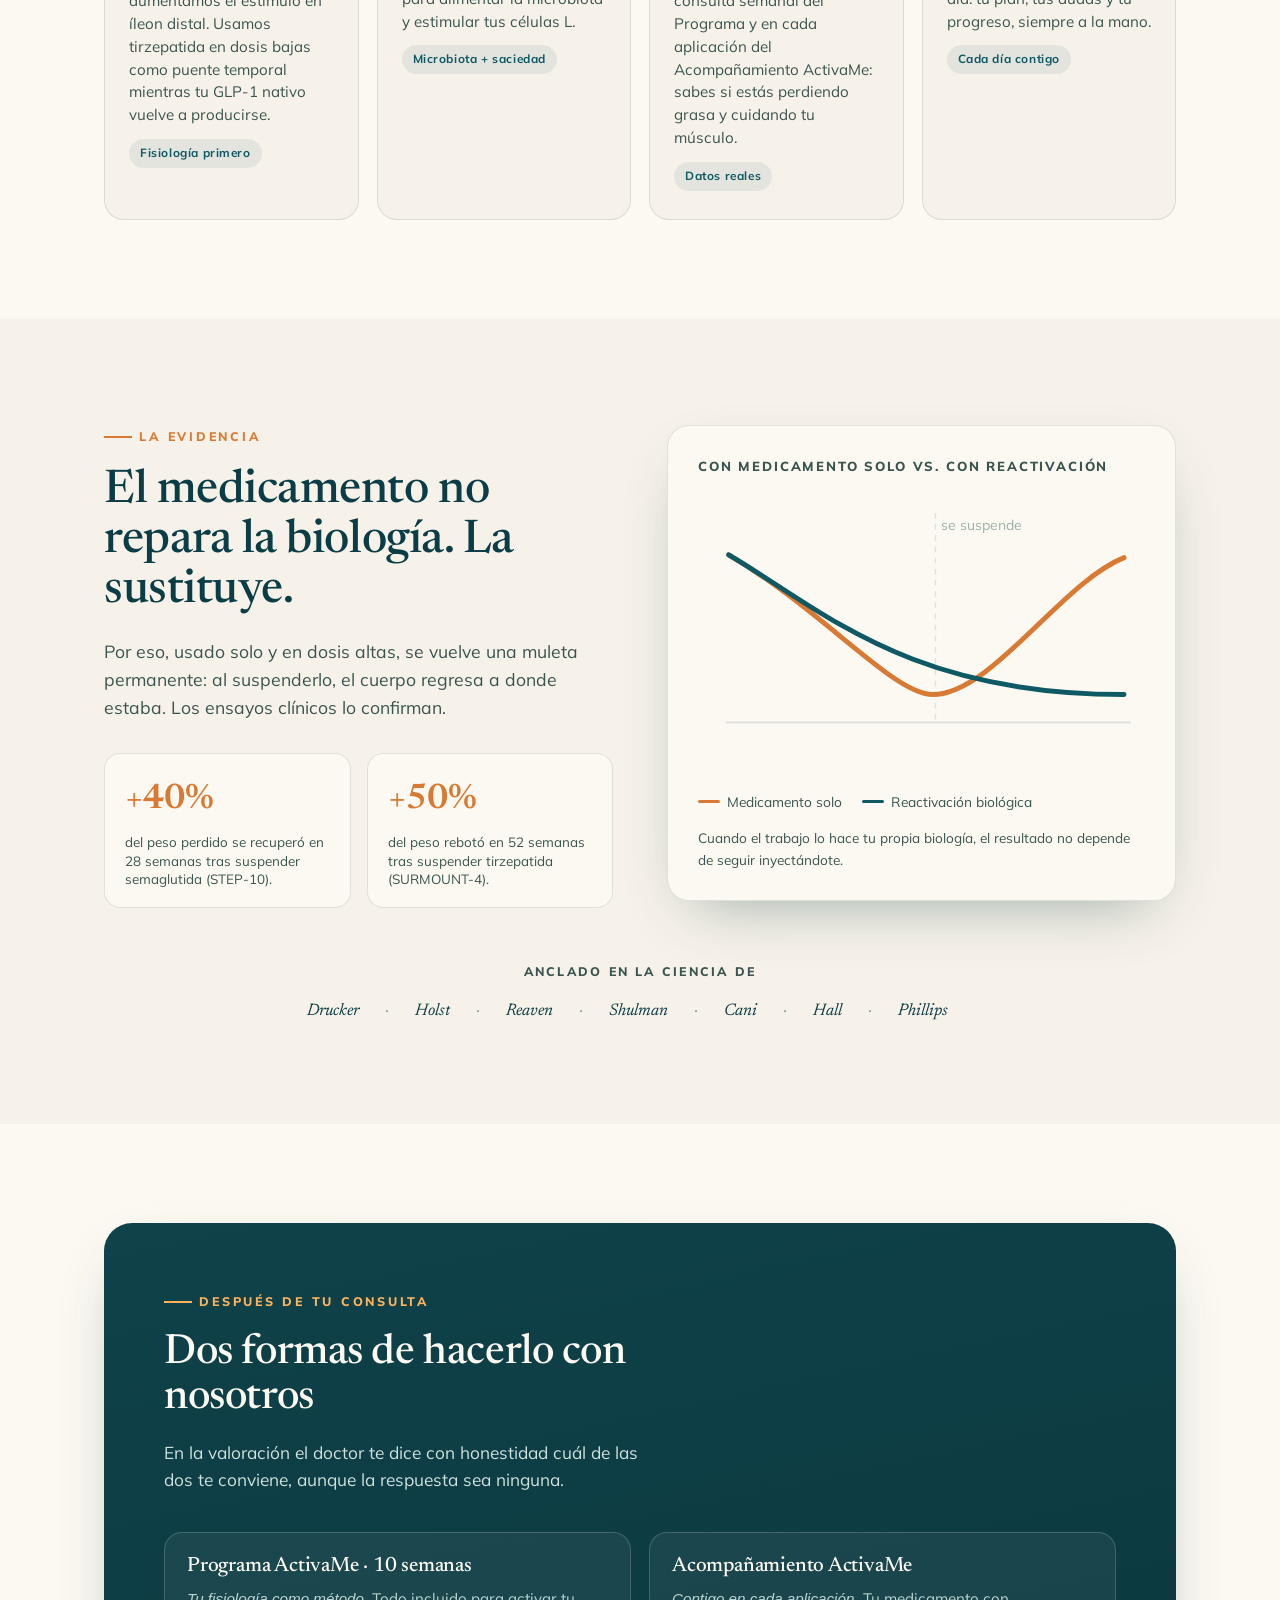
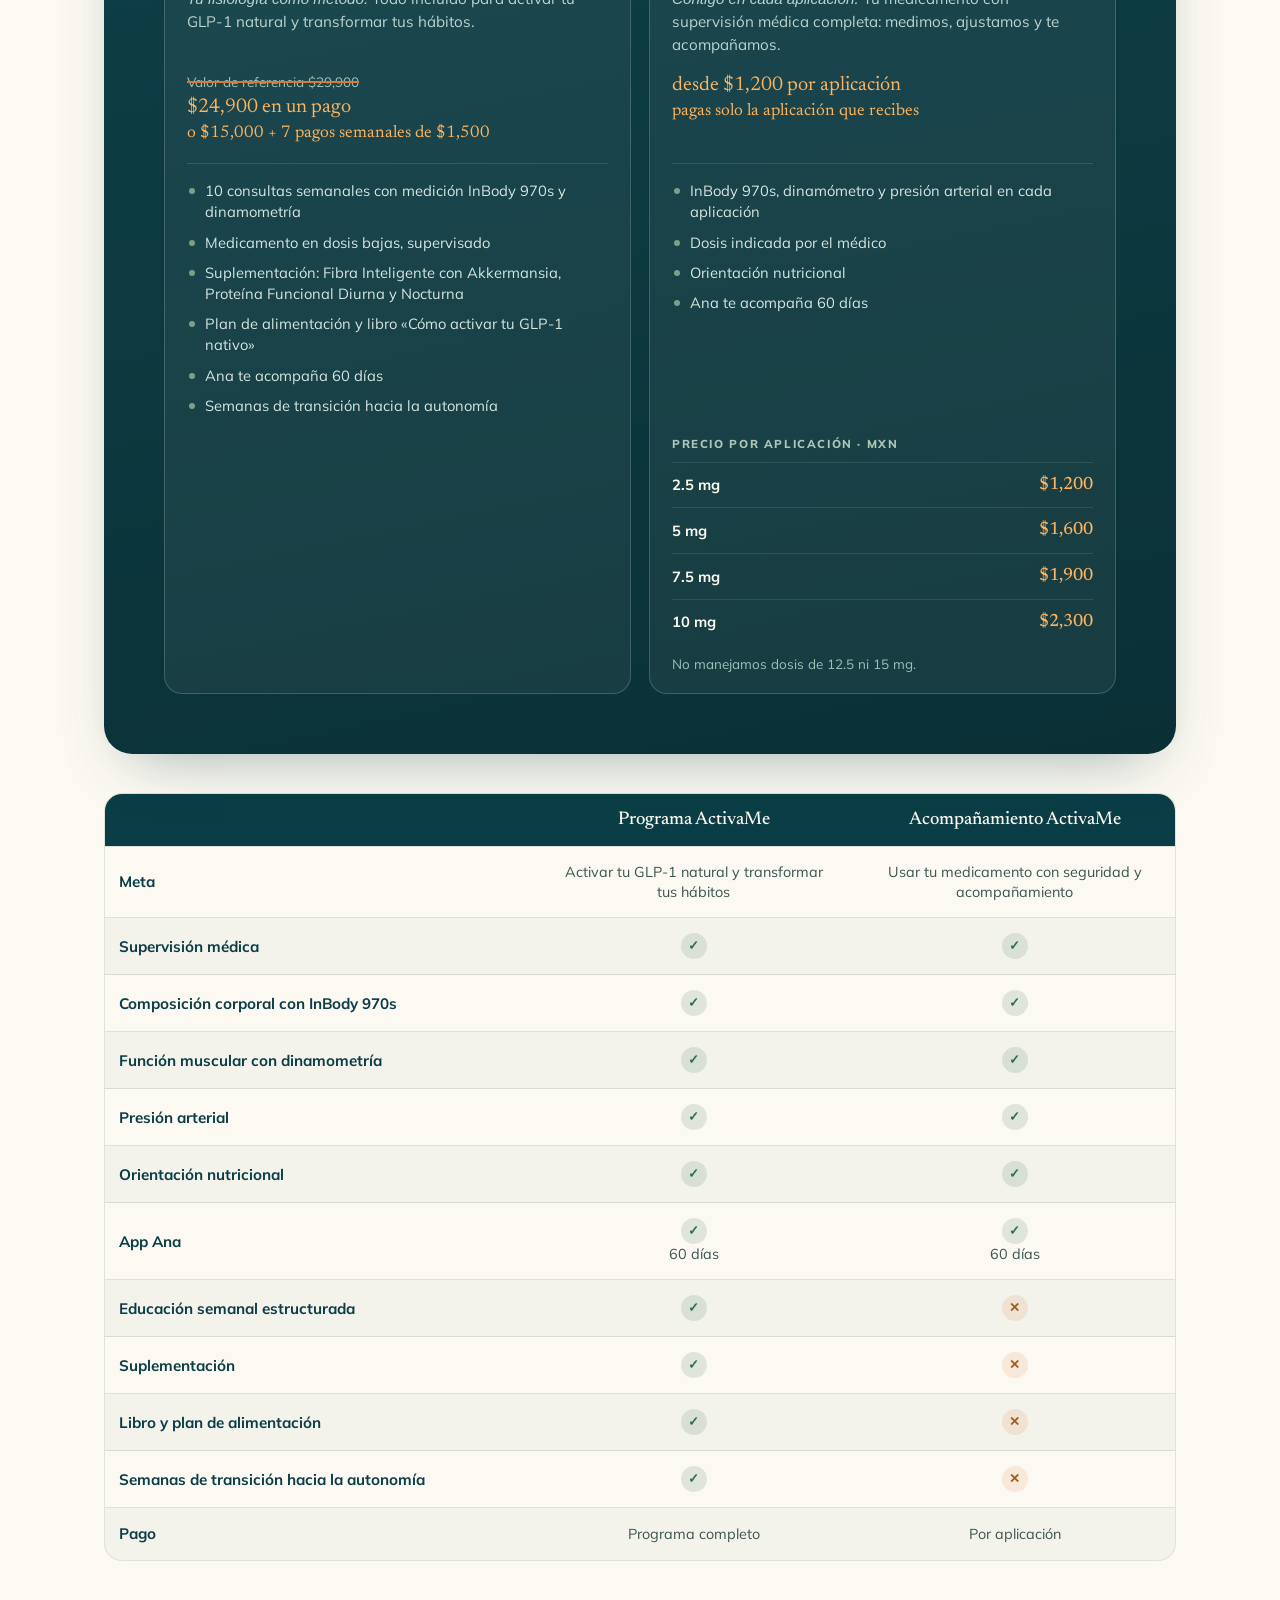
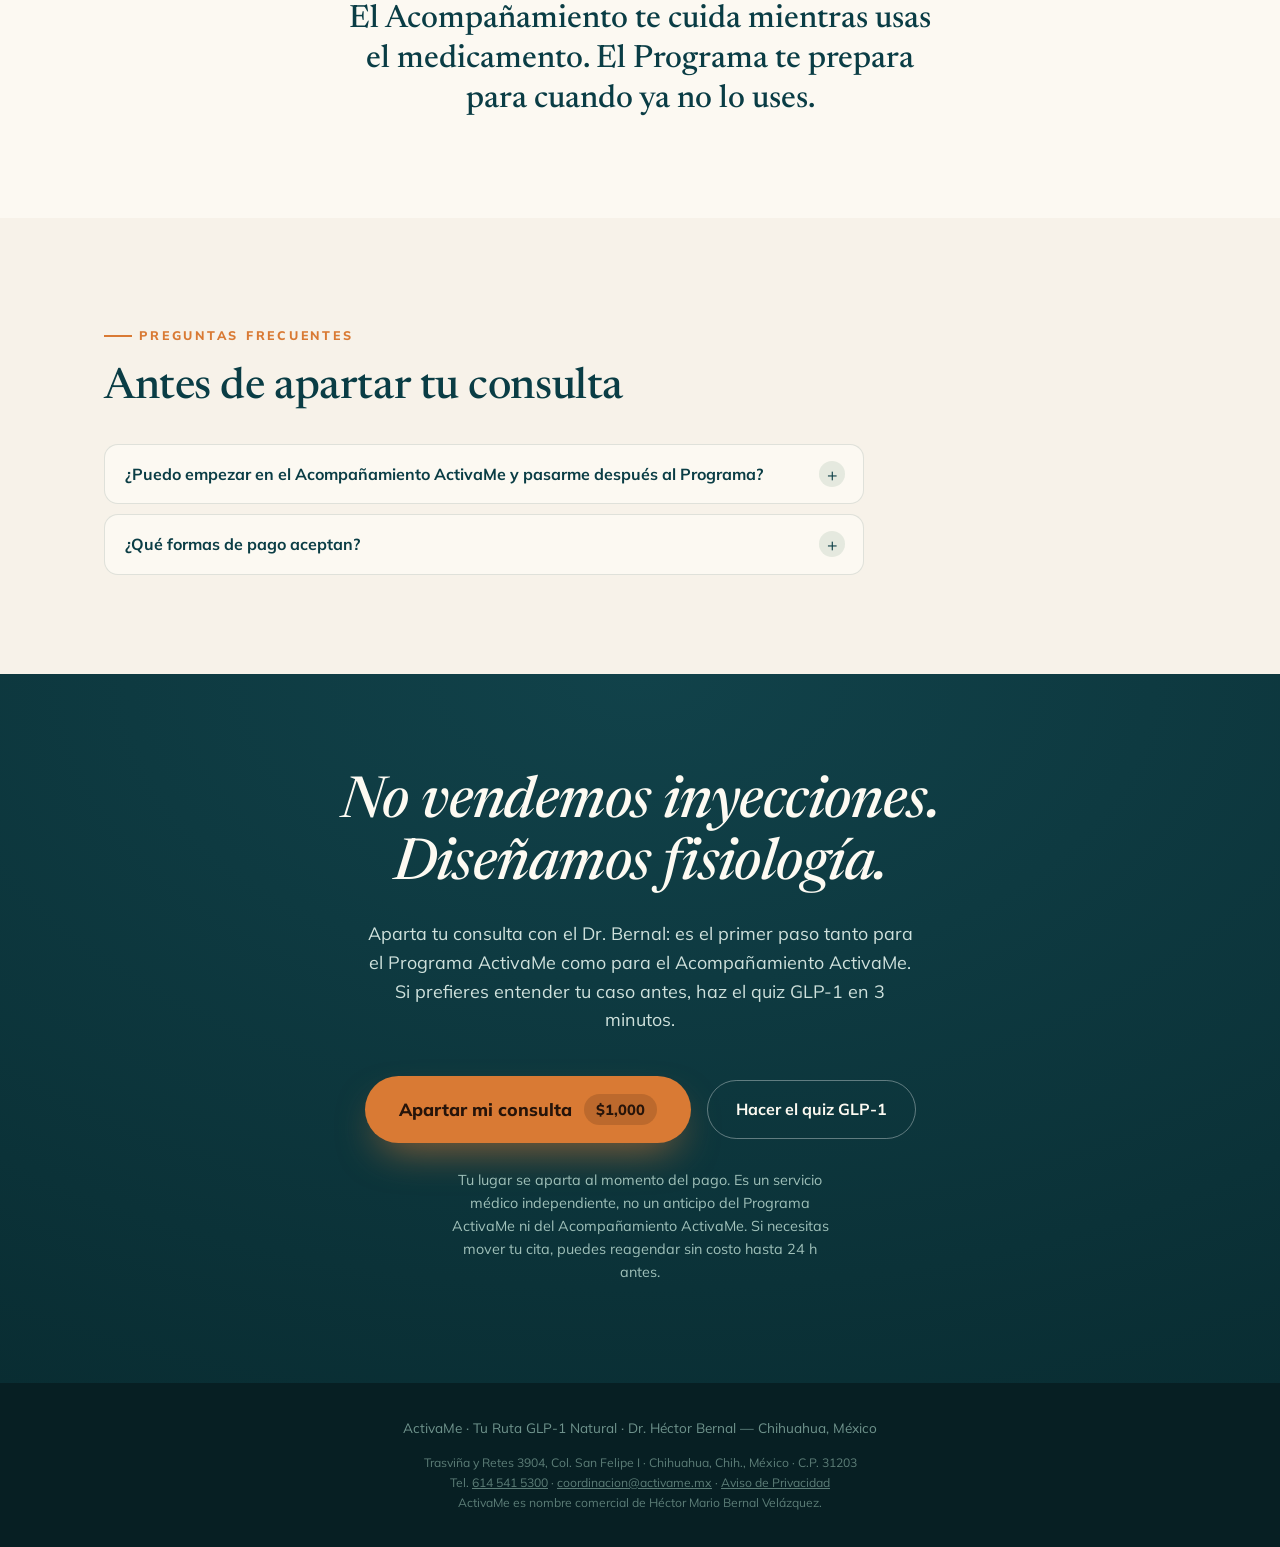
==== commit d0821464: "Renombra ActivaMe 360 a Acompañamiento ActivaMe - index.html y programa/index.html: hero, cabeceras," ====
--- a/index.html
+++ b/index.html
@@ -700,7 +700,7 @@
       <div class="pillar reveal" style="--d:.22s">
         <span class="num">03</span>
         <h3>Medición en cada cita</h3>
-        <p>Composición corporal con InBody 970s y fuerza con dinamometría en cada consulta semanal del Programa y en cada aplicación de ActivaMe 360: sabes si estás perdiendo grasa y cuidando tu músculo.</p>
+        <p>Composición corporal con InBody 970s y fuerza con dinamometría en cada consulta semanal del Programa y en cada aplicación del Acompañamiento ActivaMe: sabes si estás perdiendo grasa y cuidando tu músculo.</p>
         <span class="chip">Datos reales</span>
       </div>
       <div class="pillar reveal" style="--d:.28s">
@@ -773,7 +773,7 @@
       <div class="opts">
         <article class="opt">
           <h3>Programa ActivaMe · 10&nbsp;semanas</h3>
-          <p class="opt-desc">Todo incluido para activar tu GLP-1 natural y transformar tus hábitos.</p>
+          <p class="opt-desc"><em>Tu fisiología como método.</em> Todo incluido para activar tu GLP-1 natural y transformar tus hábitos.</p>
           <p class="opt-price"><span class="opt-ref">Valor de referencia $29,900</span>$24,900 en un pago
             <span class="opt-price-sub">o $15,000 + 7 pagos semanales de&nbsp;$1,500</span></p>
           <ul class="opt-list">
@@ -786,8 +786,8 @@
           </ul>
         </article>
         <article class="opt">
-          <h3>ActivaMe 360 · pago por aplicación</h3>
-          <p class="opt-desc">Tu medicamento con supervisión médica completa: medimos, ajustamos y te acompañamos en cada aplicación.</p>
+          <h3>Acompañamiento ActivaMe</h3>
+          <p class="opt-desc"><em>Contigo en cada aplicación.</em> Tu medicamento con supervisión médica completa: medimos, ajustamos y te acompañamos.</p>
           <p class="opt-price">desde $1,200 por aplicación
             <span class="opt-price-sub">pagas solo la aplicación que recibes</span></p>
           <ul class="opt-list">
@@ -819,7 +819,7 @@
           <tr>
             <th scope="col"><span class="sr">Concepto</span></th>
             <th scope="col">Programa ActivaMe</th>
-            <th scope="col">ActivaMe 360</th>
+            <th scope="col">Acompañamiento ActivaMe</th>
           </tr>
         </thead>
         <tbody>
@@ -839,7 +839,7 @@
       </table>
     </div>
 
-    <p class="cmp-cierre reveal">ActivaMe 360 te cuida mientras usas el medicamento. El Programa ActivaMe te prepara para cuando ya no lo uses.</p>
+    <p class="cmp-cierre reveal">El Acompañamiento te cuida mientras usas el medicamento. El Programa te prepara para cuando ya no lo uses.</p>
   </div>
 </section>
 
@@ -850,16 +850,16 @@
     <h2 class="reveal" style="--d:.05s">Antes de apartar tu consulta</h2>
     <div class="faq-list">
       <details class="reveal" style="--d:.08s">
-        <summary>¿Puedo empezar en ActivaMe 360 y pasarme después al Programa?</summary>
+        <summary>¿Puedo empezar en el Acompañamiento ActivaMe y pasarme después al Programa?</summary>
         <div class="faq-a">
-          <!-- PENDIENTE: confirmar si las aplicaciones pagadas de ActivaMe 360 se abonan al Programa. -->
+          <!-- PENDIENTE: confirmar si las aplicaciones pagadas del Acompañamiento ActivaMe se abonan al Programa. -->
           <p>Sí, en cualquier momento; lo ves con el equipo en tu siguiente aplicación.</p>
         </div>
       </details>
       <details class="reveal" style="--d:.1s">
         <summary>¿Qué formas de pago aceptan?</summary>
         <div class="faq-a">
-          <p>Efectivo y tarjeta de crédito o débito, directamente en la clínica. En ActivaMe 360
+          <p>Efectivo y tarjeta de crédito o débito, directamente en la clínica. En el Acompañamiento ActivaMe
           pagas cada aplicación al momento. Los estudios de laboratorio, si el médico los indica,
           se cobran aparte.</p>
         </div>
@@ -872,14 +872,14 @@
 <section class="accion" id="accion">
   <div class="wrap">
     <h2 class="reveal">No vendemos inyecciones. Diseñamos fisiología.</h2>
-    <p class="sub reveal" style="--d:.08s">Aparta tu consulta con el Dr. Bernal: es el primer paso tanto para el Programa ActivaMe como para ActivaMe 360. Si prefieres entender tu caso antes, haz el quiz GLP-1 en 3 minutos.</p>
+    <p class="sub reveal" style="--d:.08s">Aparta tu consulta con el Dr. Bernal: es el primer paso tanto para el Programa ActivaMe como para el Acompañamiento ActivaMe. Si prefieres entender tu caso antes, haz el quiz GLP-1 en 3 minutos.</p>
     <div class="cta-group reveal" style="--d:.14s">
       <a class="cta" href="https://buy.stripe.com/eVqeVd7GMeXt3sk5te3oA05"
          data-cta-location="footer" data-cta-target="consulta">Apartar mi consulta <span class="price">$1,000</span></a>
       <a class="cta-secondary" href="#quiz"
          data-cta-location="footer" data-cta-target="quiz">Hacer el quiz GLP-1</a>
     </div>
-    <p class="fine reveal" style="--d:.2s">Tu lugar se aparta al momento del pago. Es un servicio médico independiente, no un anticipo del Programa ActivaMe ni de ActivaMe 360. Si necesitas mover tu cita, puedes reagendar sin costo hasta 24 h antes.</p>
+    <p class="fine reveal" style="--d:.2s">Tu lugar se aparta al momento del pago. Es un servicio médico independiente, no un anticipo del Programa ActivaMe ni del Acompañamiento ActivaMe. Si necesitas mover tu cita, puedes reagendar sin costo hasta 24 h antes.</p>
   </div>
 </section>
 
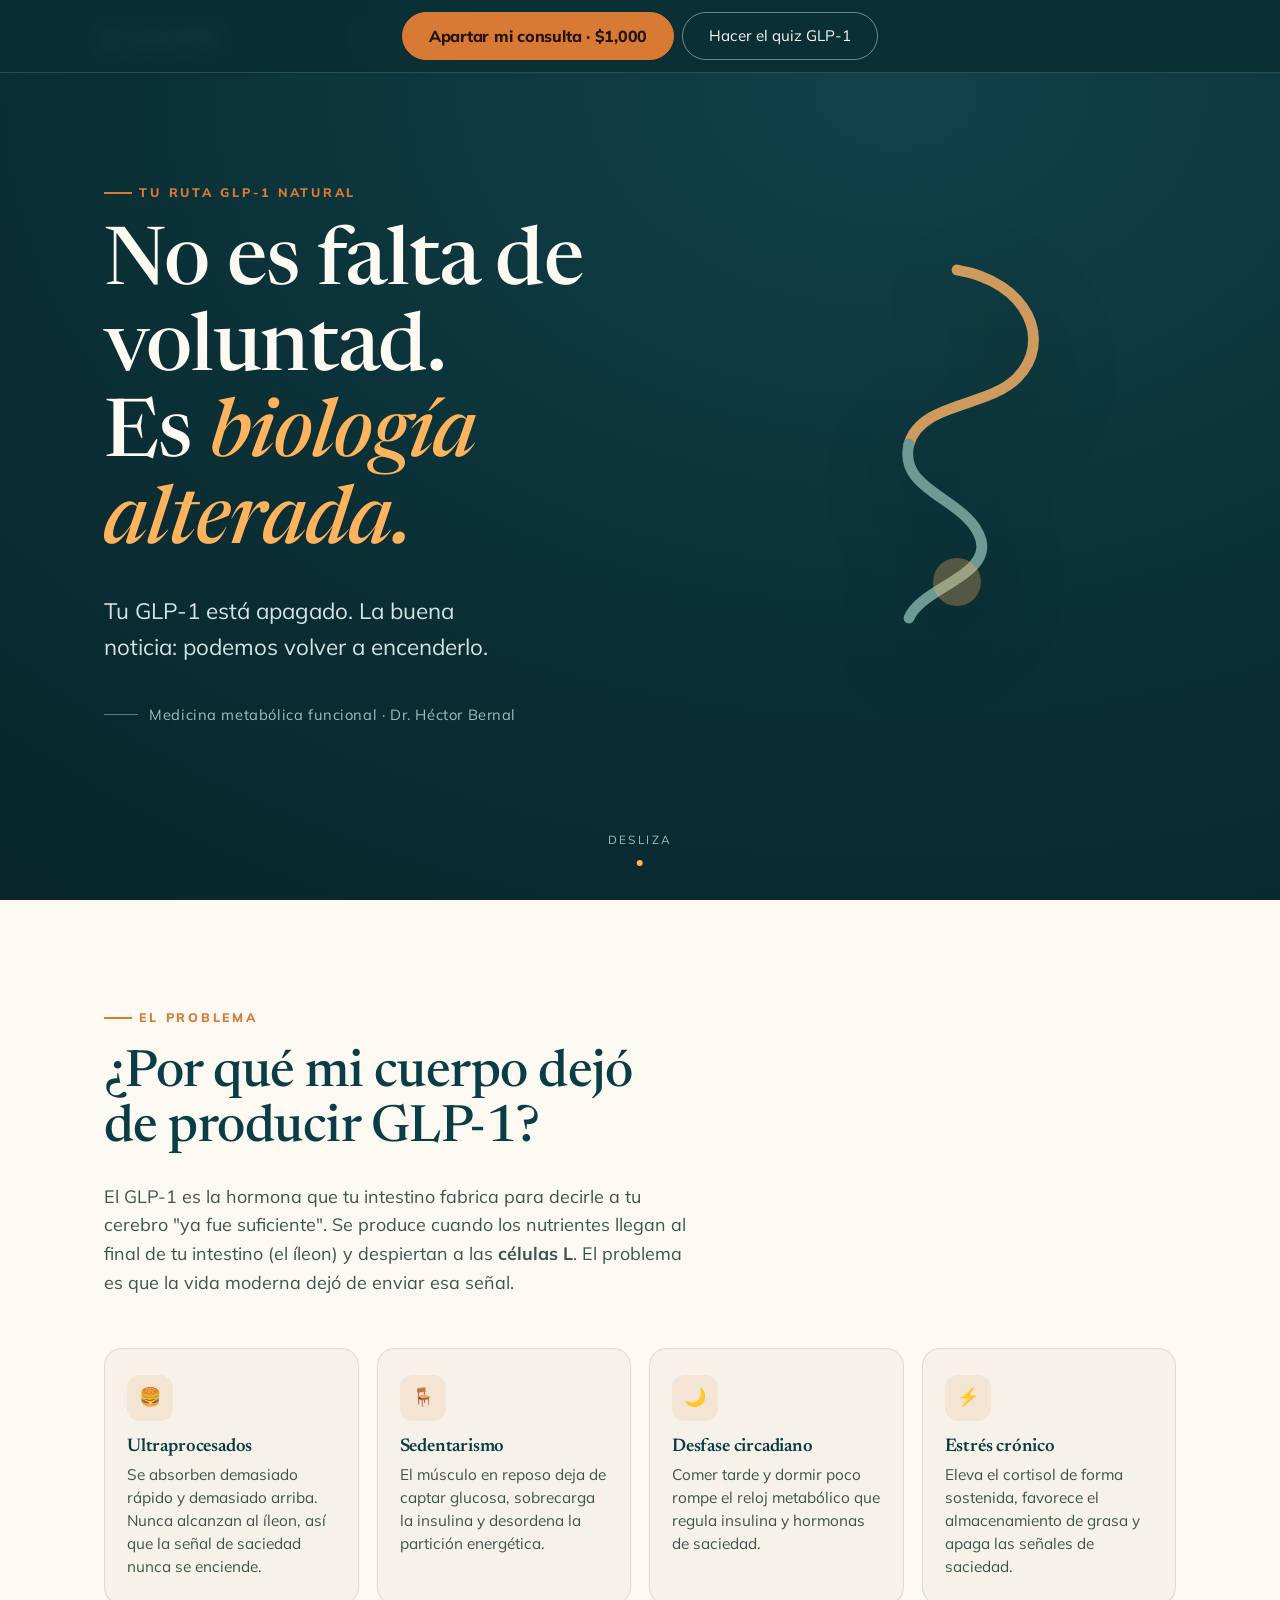
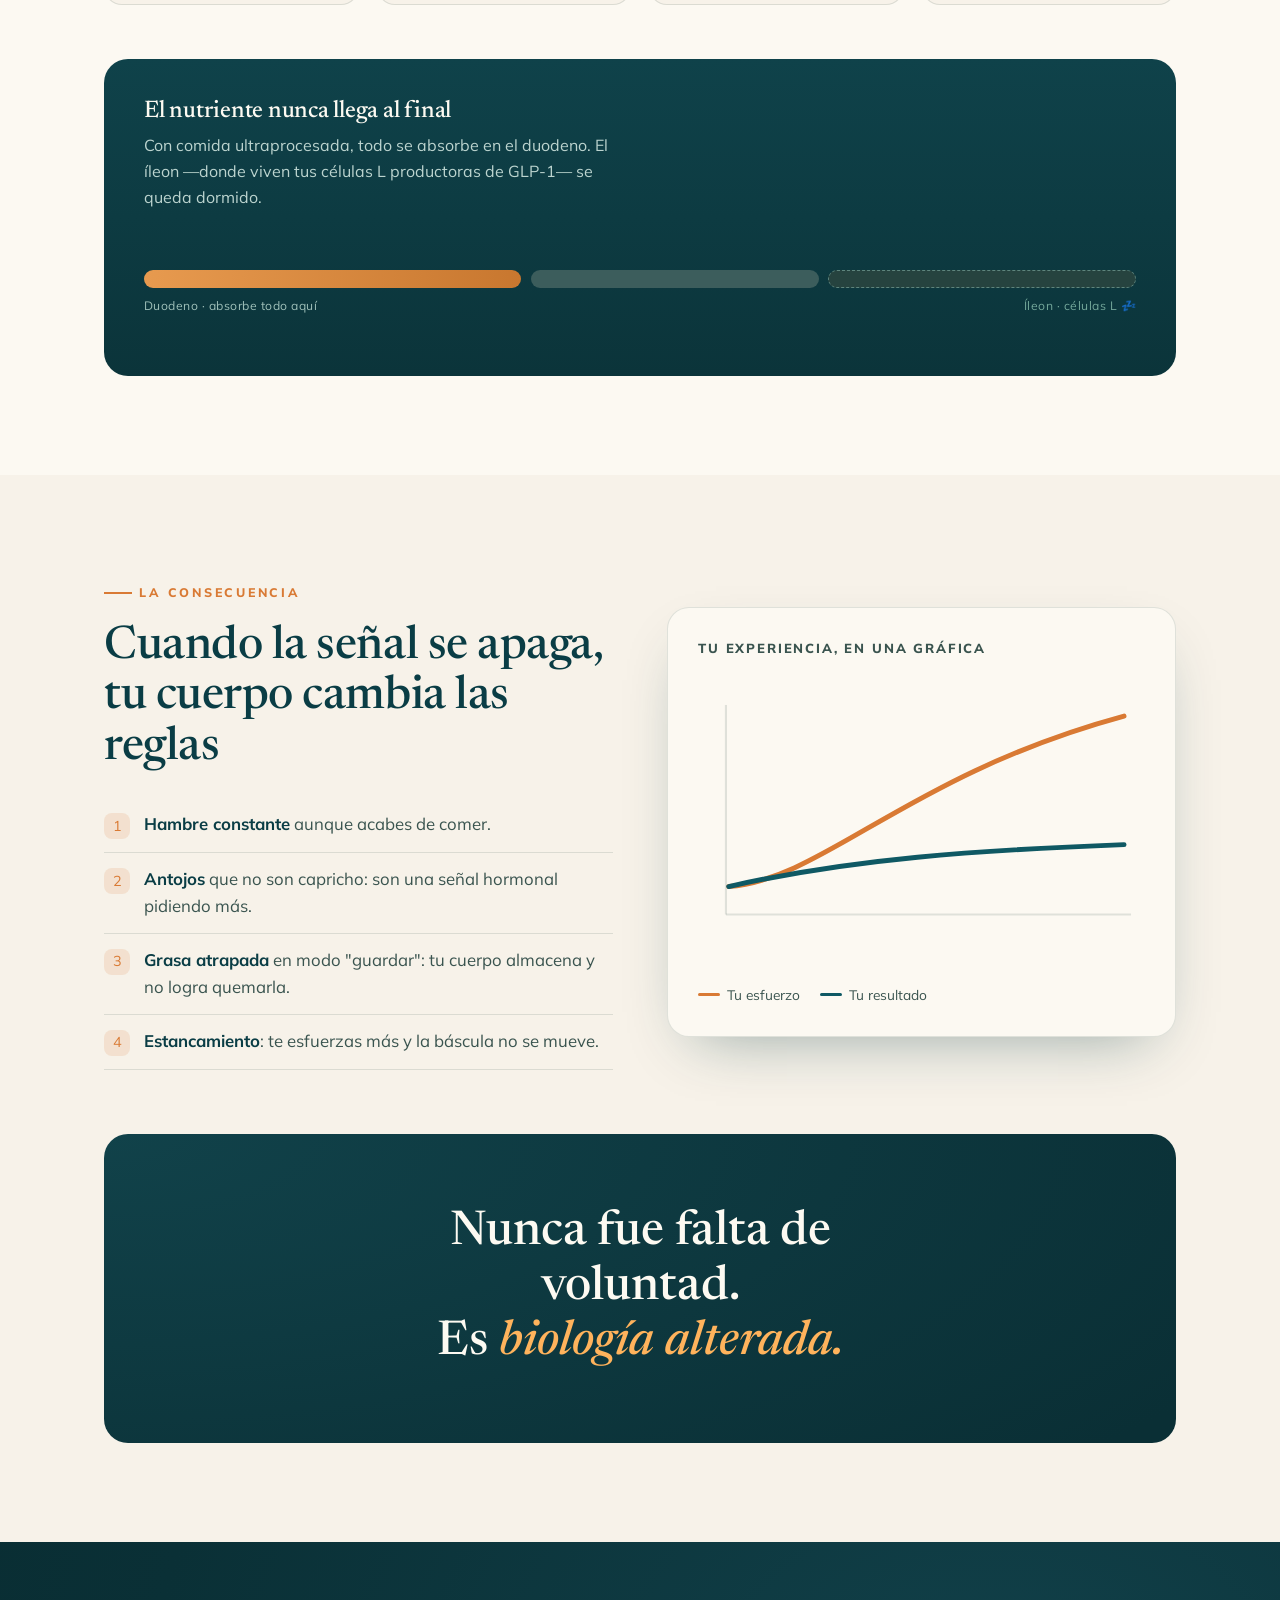
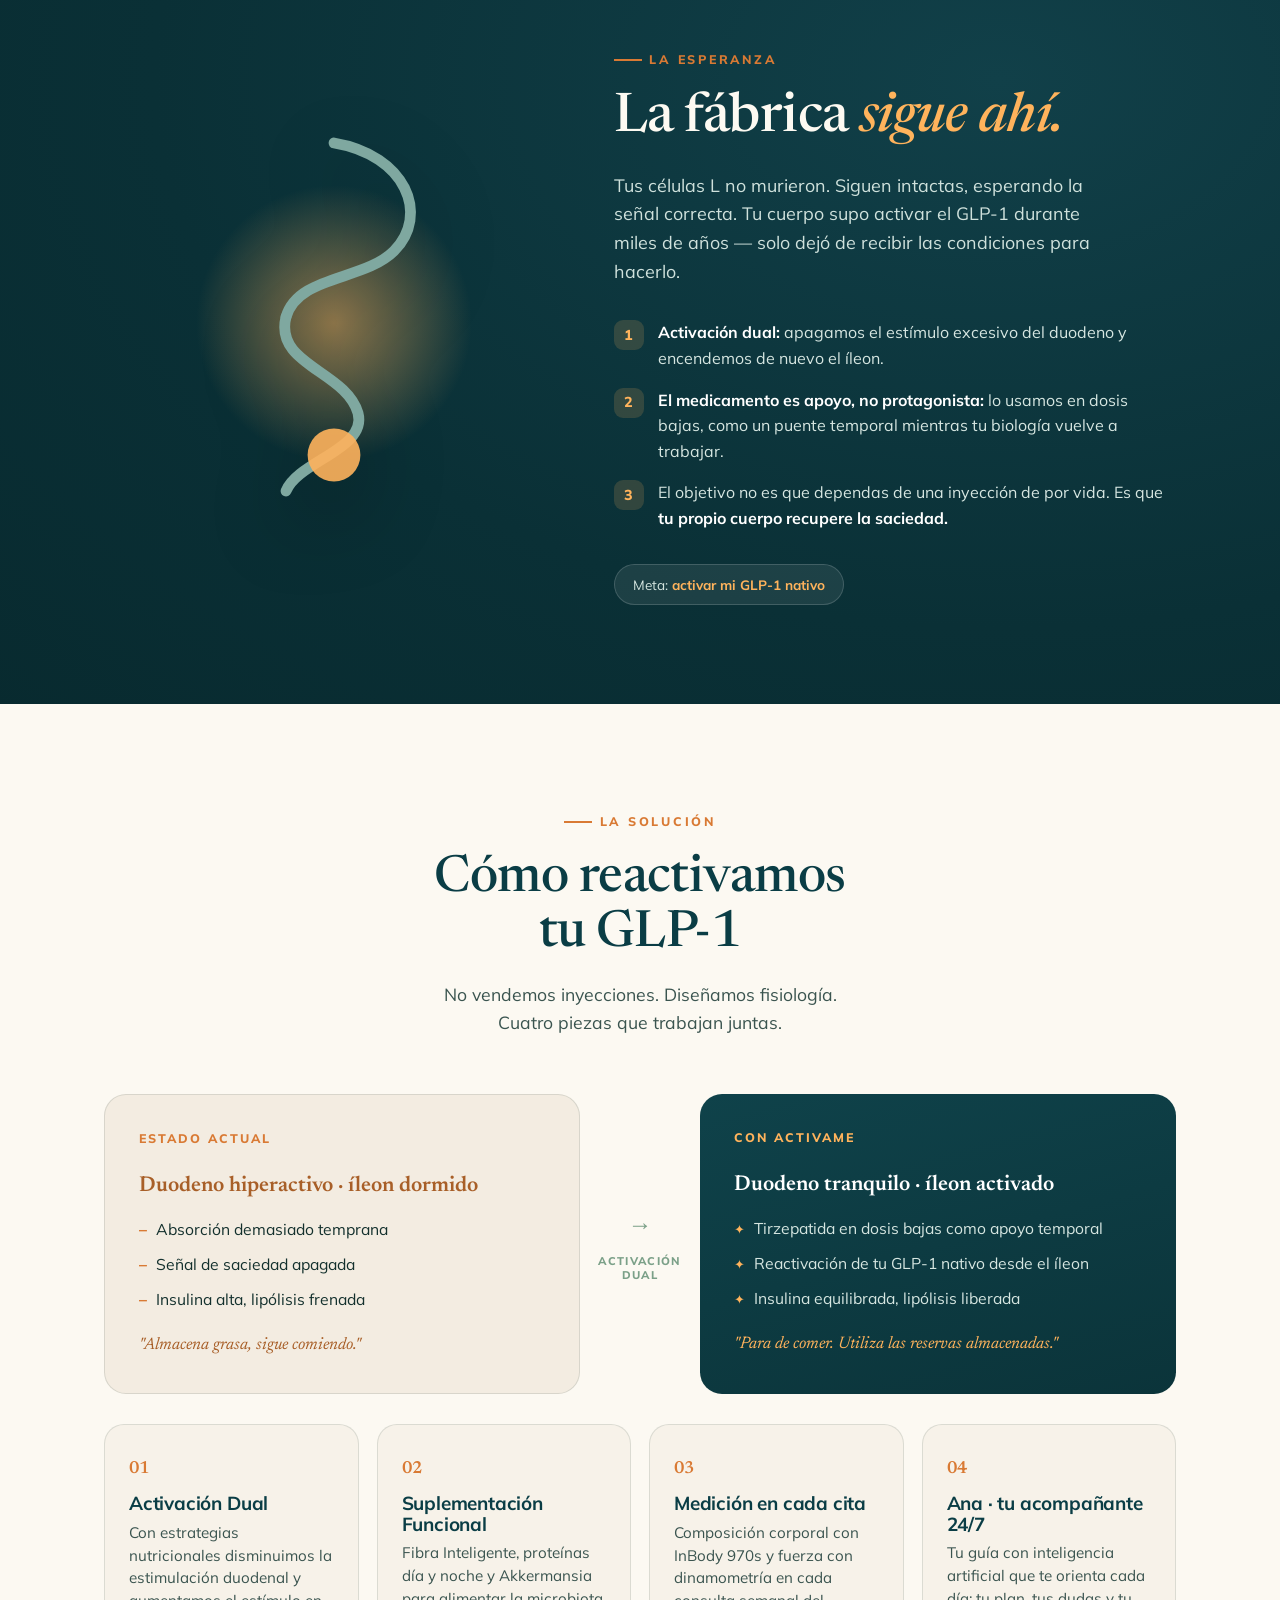
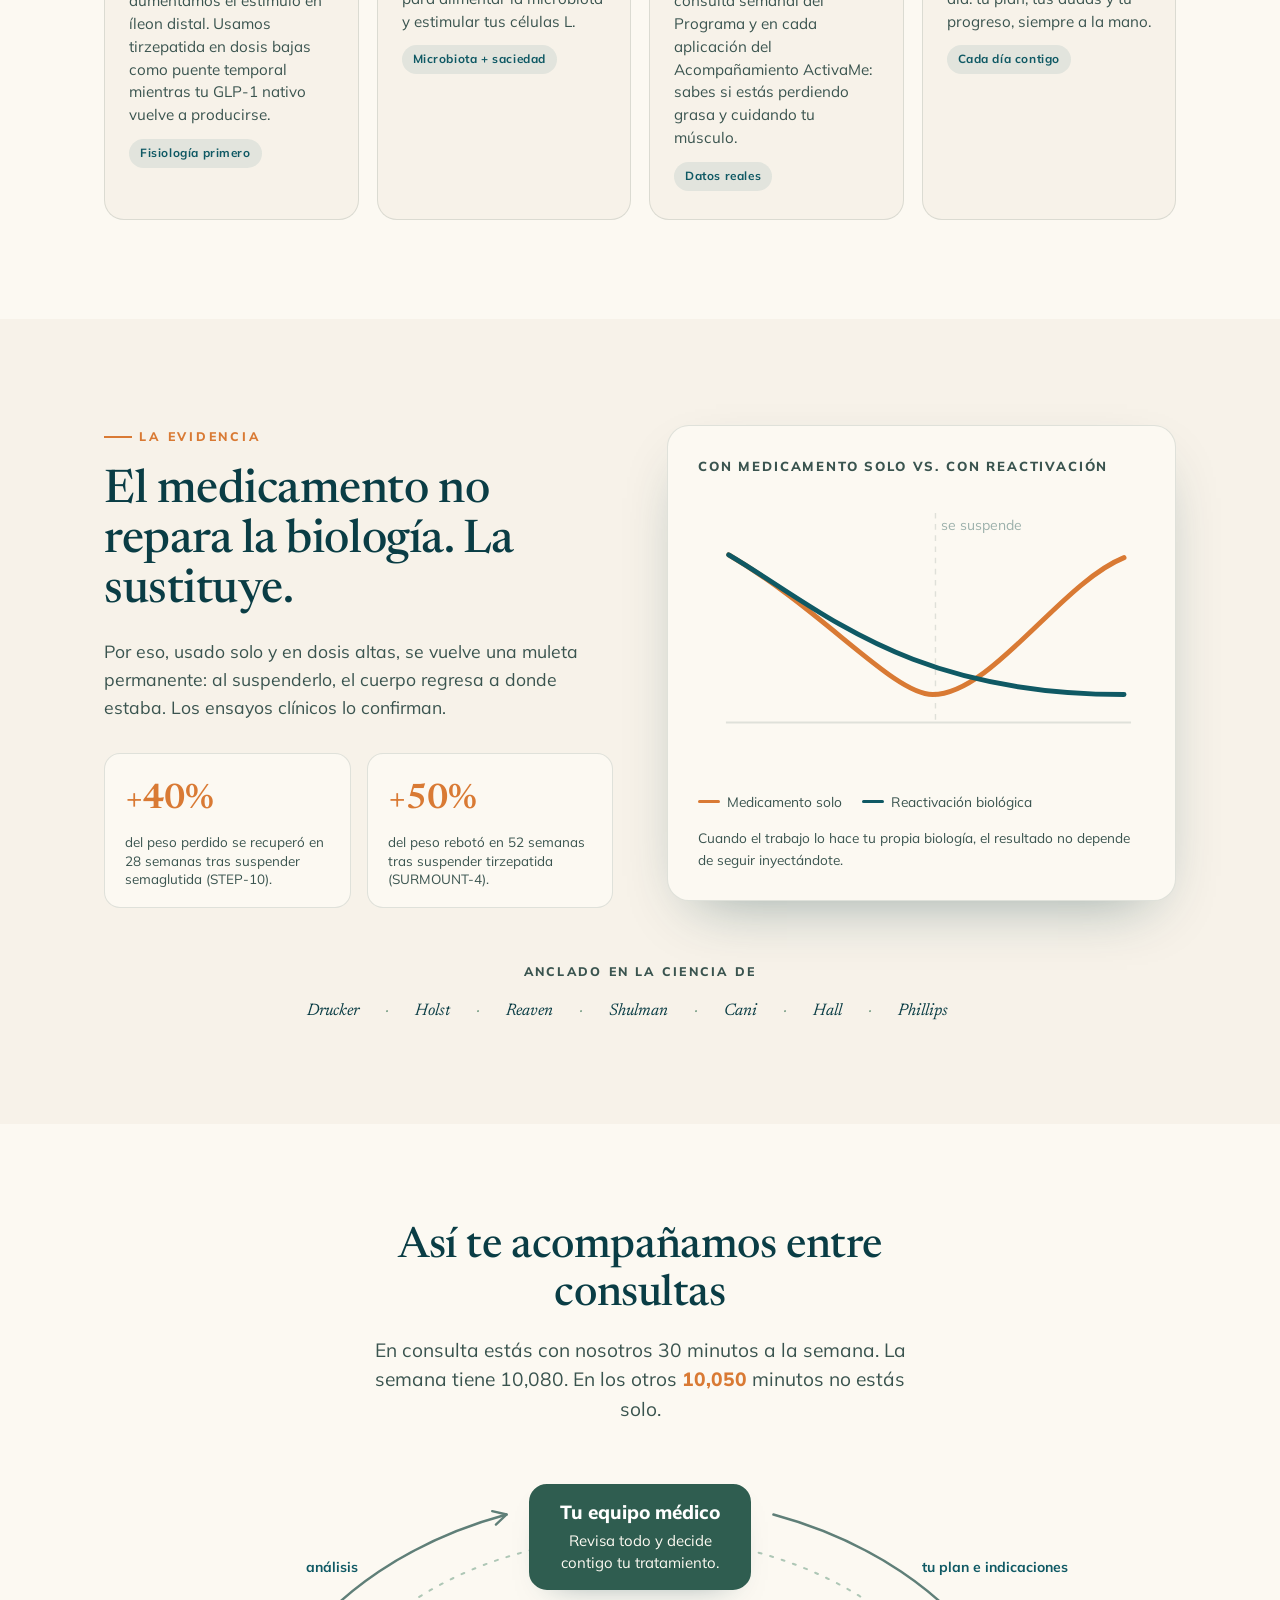
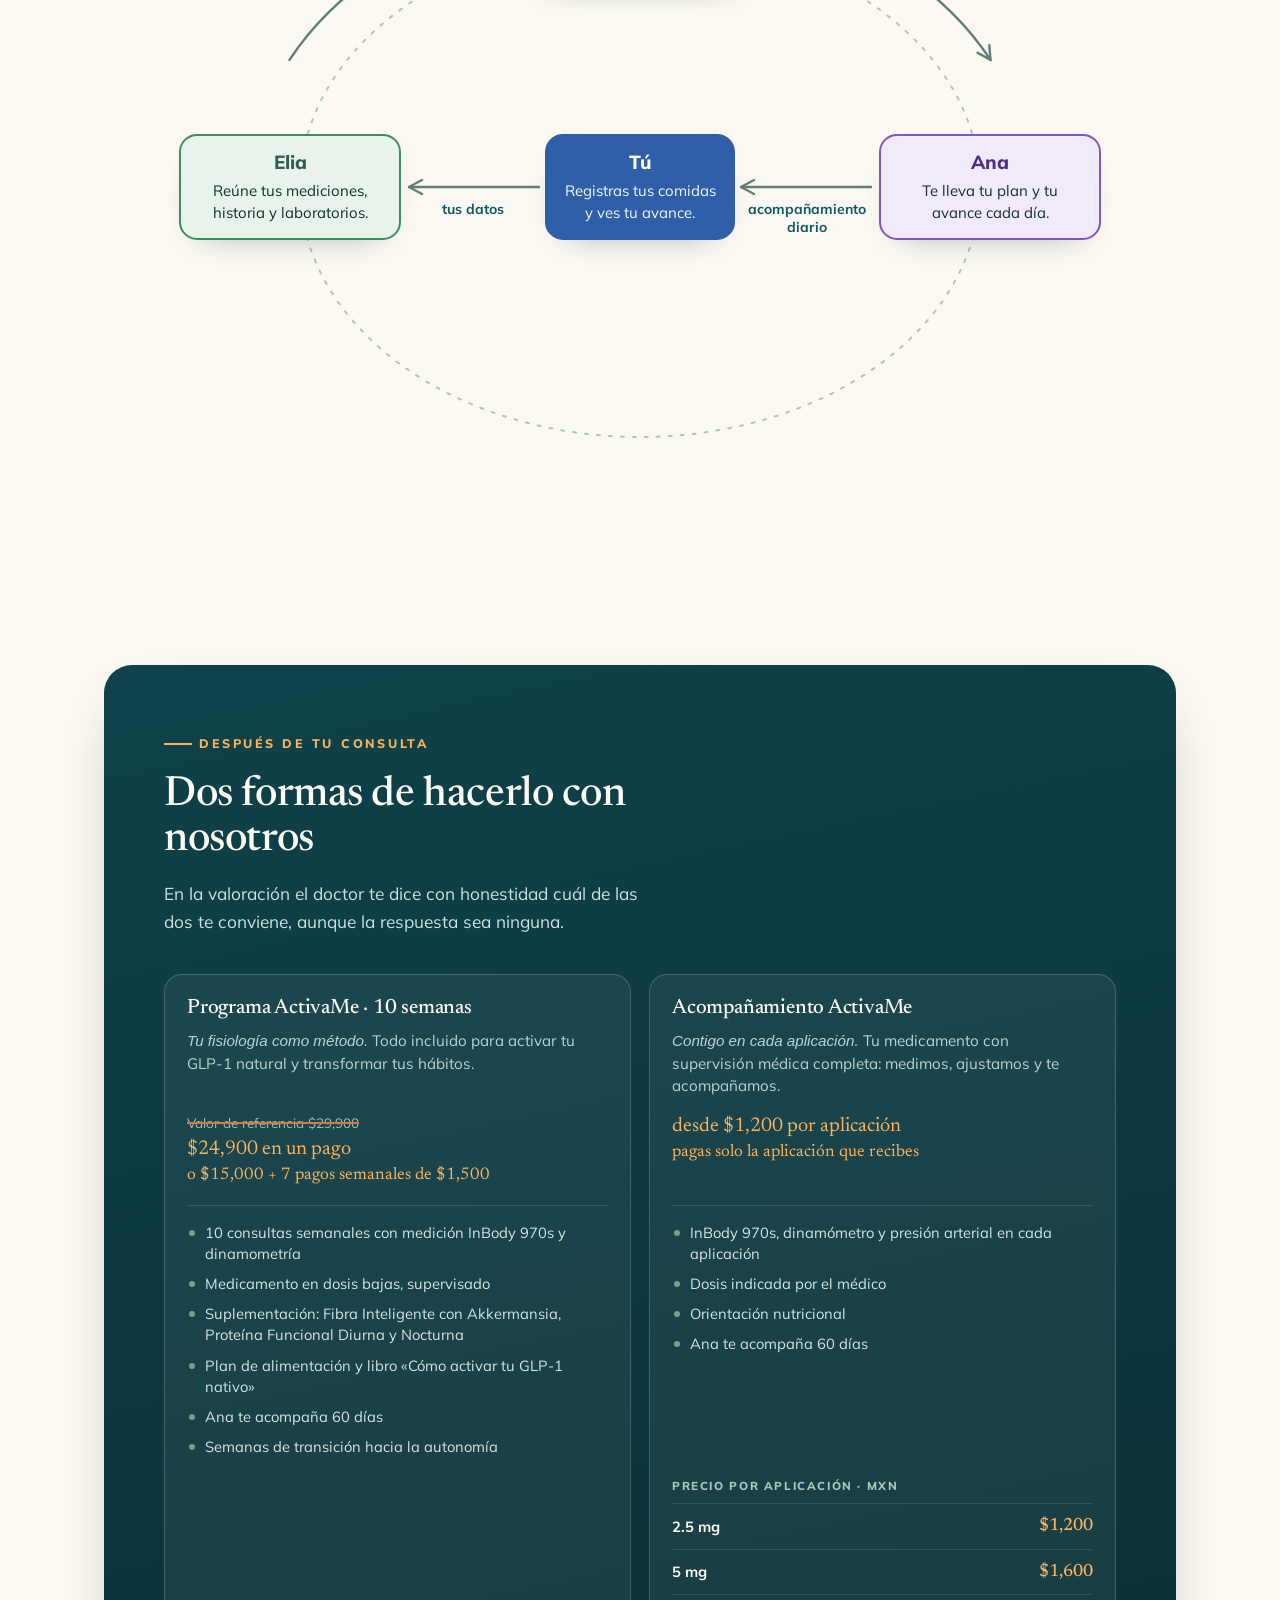
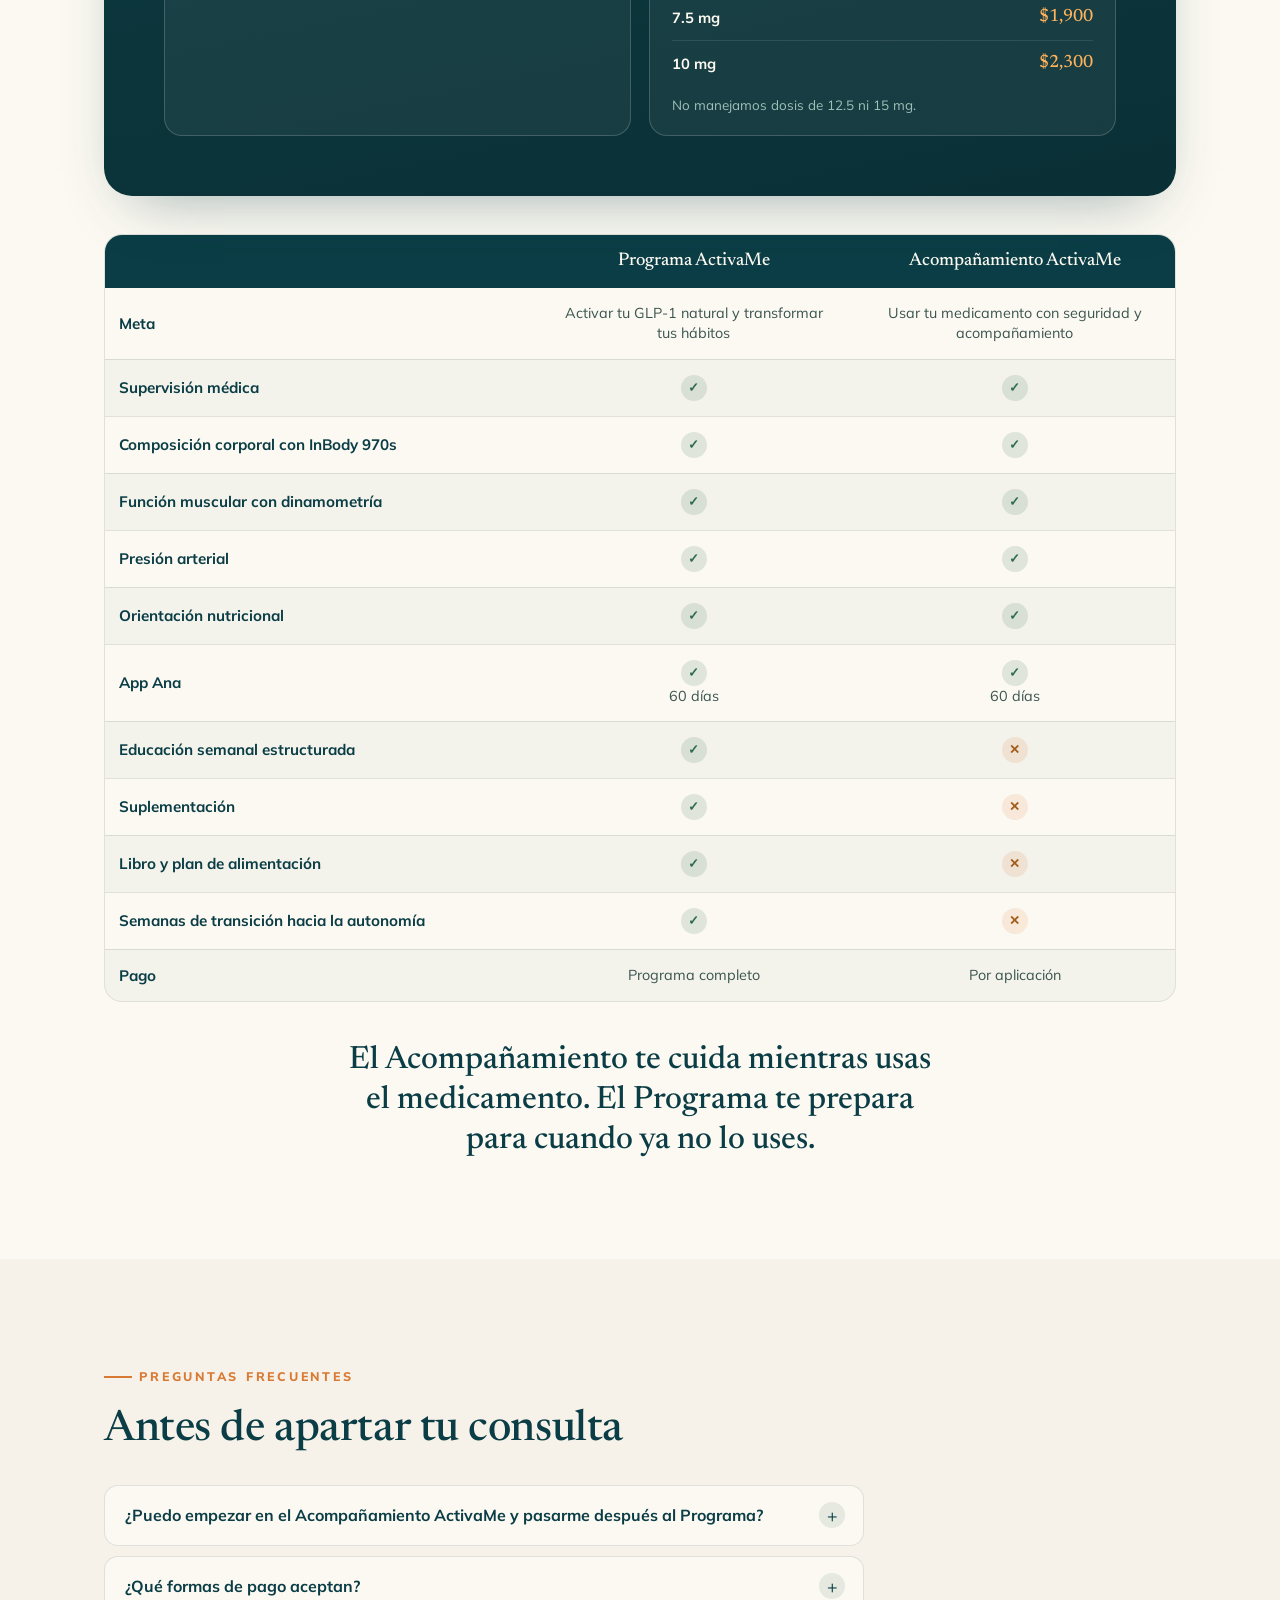
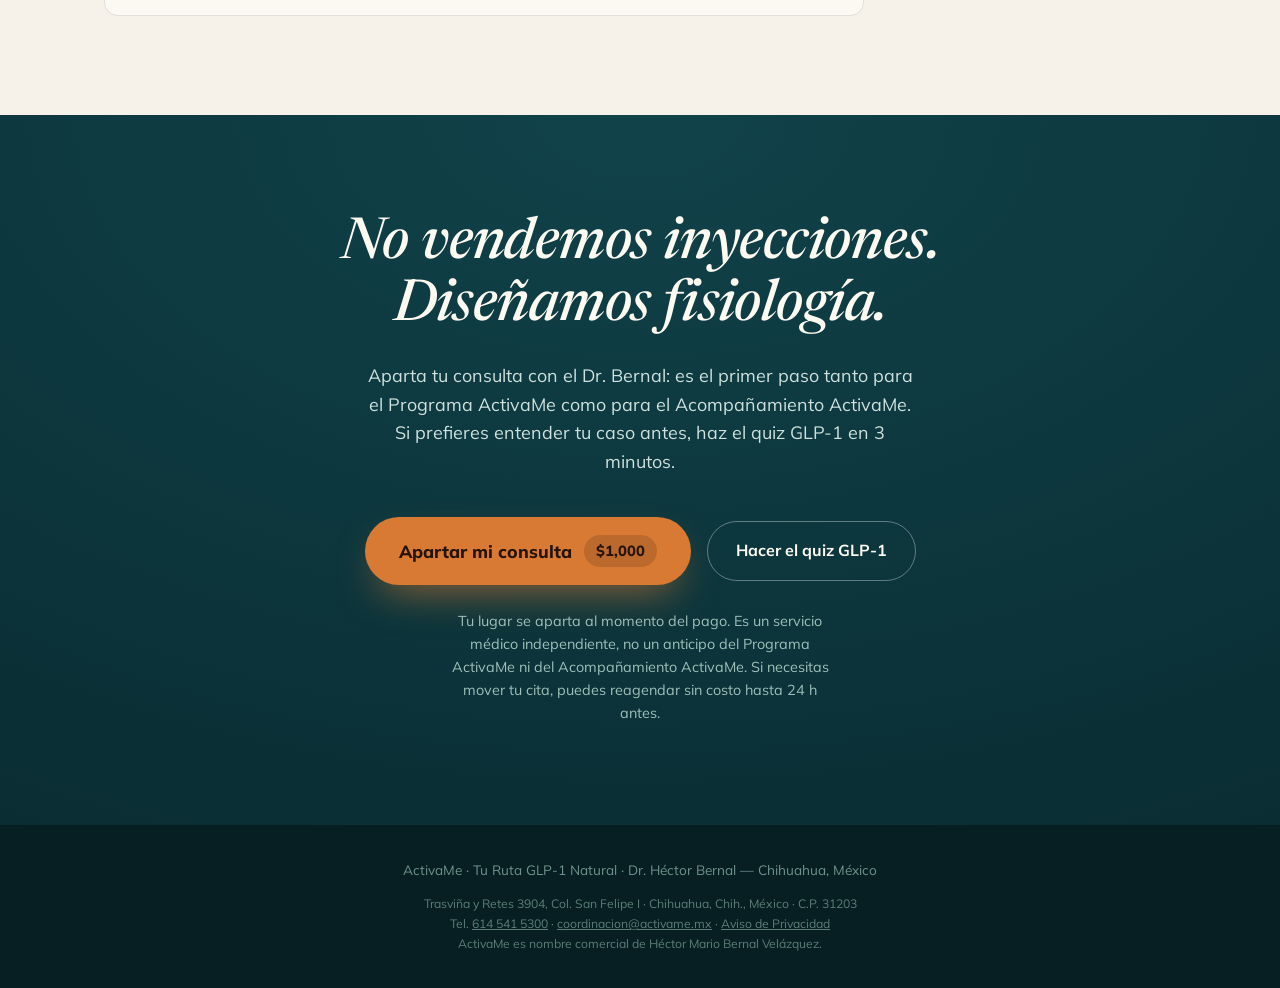
==== commit 3bdc3dc2: "Sección «Así te acompañamos entre consultas»: el ciclo Equipo → Ana → Tú → Elia - /programa: versión" ====
--- a/index.html
+++ b/index.html
@@ -506,6 +506,7 @@
   .loc-opts{flex-direction:column}
 }
 </style>
+<link rel="stylesheet" href="/ciclo.css">
 </head>
 <body>
 
@@ -754,6 +755,45 @@
       <div class="names">
         <span>Drucker</span><span>Holst</span><span>Reaven</span><span>Shulman</span><span>Cani</span><span>Hall</span><span>Phillips</span>
       </div>
+    </div>
+  </div>
+</section>
+
+<!-- MÓDULO 5.4 · ENTRE CONSULTAS: EL CICLO (versión corta: gancho y ciclo, sin CTA propio;
+     estilos en /ciclo.css, animación en /ciclo.js) -->
+<section class="ciclo" id="entre-consultas" aria-labelledby="cicloTitulo" data-ciclo>
+  <div class="wrap">
+    <h2 class="ciclo-titulo reveal" id="cicloTitulo">Así te acompañamos entre consultas</h2>
+    <p class="ciclo-gancho reveal" style="--d:.06s">En consulta estás con nosotros 30 minutos a la semana. La semana tiene 10,080. En los otros <strong class="ciclo-min" data-ciclo-contador>10,050</strong> minutos no estás solo.</p>
+
+    <div class="ciclo-escena">
+      <svg class="ciclo-svg" viewBox="0 0 1000 600" aria-hidden="true" focusable="false">
+        <path class="ciclo-anillo" d="M500,70 A340,250 0 1,1 500,570 A340,250 0 1,1 500,70"/>
+        <g class="ciclo-puntos"><circle r="4.5" cx="500" cy="70"/><circle r="4.5" cx="840" cy="320"/><circle r="4.5" cx="500" cy="570"/><circle r="4.5" cx="160" cy="320"/></g>
+        <g style="--i:0"><path class="ciclo-trazo" pathLength="1" d="M633.4,47.5 A390,290 0 0,1 850.5,192.9"/><path class="ciclo-punta" d="M837.5,185.8 L850.5,192.9 L849.3,178.2"/></g>
+        <g style="--i:1"><path class="ciclo-trazo" pathLength="1" d="M731,320 L601,320"/><path class="ciclo-punta" d="M614,313 L601,320 L614,327"/></g>
+        <g style="--i:2"><path class="ciclo-trazo" pathLength="1" d="M399,320 L269,320"/><path class="ciclo-punta" d="M282,313 L269,320 L282,327"/></g>
+        <g style="--i:3"><path class="ciclo-trazo" pathLength="1" d="M149.5,192.9 A390,290 0 0,1 366.6,47.5"/><path class="ciclo-punta" d="M355.9,57.6 L366.6,47.5 L352.2,44.1"/></g>
+      </svg>
+      <ol class="ciclo-nodos">
+        <li class="ciclo-nodo ciclo-nodo--equipo" style="--i:0">
+          <div class="ciclo-caja"><h3>Tu equipo médico</h3><p>Revisa todo y decide contigo tu tratamiento.</p></div>
+          <p class="ciclo-etq ciclo-etq--plan"><svg class="ciclo-baja" viewBox="0 0 14 40" aria-hidden="true" focusable="false"><path class="ciclo-linea" pathLength="1" d="M7 2V36"/><path class="ciclo-cabeza" d="M2 31L7 37L12 31"/></svg><span><span class="ciclo-sr">Hacia Ana: </span>tu plan e indicaciones</span></p>
+        </li>
+        <li class="ciclo-nodo ciclo-nodo--ana" style="--i:1">
+          <div class="ciclo-caja"><h3>Ana</h3><p>Te lleva tu plan y tu avance cada día.</p></div>
+          <p class="ciclo-etq ciclo-etq--diario"><svg class="ciclo-baja" viewBox="0 0 14 40" aria-hidden="true" focusable="false"><path class="ciclo-linea" pathLength="1" d="M7 2V36"/><path class="ciclo-cabeza" d="M2 31L7 37L12 31"/></svg><span><span class="ciclo-sr">Hacia ti: </span>acompañamiento diario</span></p>
+        </li>
+        <li class="ciclo-nodo ciclo-nodo--tu" style="--i:2">
+          <div class="ciclo-caja"><h3>Tú</h3><p>Registras tus comidas y ves tu avance.</p></div>
+          <p class="ciclo-etq ciclo-etq--datos"><svg class="ciclo-baja" viewBox="0 0 14 40" aria-hidden="true" focusable="false"><path class="ciclo-linea" pathLength="1" d="M7 2V36"/><path class="ciclo-cabeza" d="M2 31L7 37L12 31"/></svg><span><span class="ciclo-sr">Hacia Elia: </span>tus datos</span></p>
+        </li>
+        <li class="ciclo-nodo ciclo-nodo--elia" style="--i:3">
+          <div class="ciclo-caja"><h3>Elia</h3><p>Reúne tus mediciones, historia y laboratorios.</p></div>
+          <p class="ciclo-etq ciclo-etq--regreso"><svg class="ciclo-baja" viewBox="0 0 14 40" aria-hidden="true" focusable="false"><path class="ciclo-linea" pathLength="1" d="M7 2V36"/><path class="ciclo-cabeza" d="M2 31L7 37L12 31"/></svg><span><span class="ciclo-sr">De regreso a tu equipo médico: </span>análisis</span></p>
+          <span class="ciclo-regreso" aria-hidden="true"></span>
+        </li>
+      </ol>
     </div>
   </div>
 </section>
@@ -1287,5 +1327,6 @@
 })();
 </script>
 
+<script src="/ciclo.js" defer></script>
 </body>
 </html>
--- a/ciclo.css
+++ b/ciclo.css
@@ -0,0 +1,199 @@
+/* ============================================================
+   «Así te acompañamos entre consultas» — el ciclo
+   Equipo médico → Ana → Tú → Elia (→ Equipo).
+
+   Lo usan / (versión corta) y /programa (versión completa); la animación
+   vive en /ciclo.js. Todo el texto es HTML: el SVG solo dibuja el anillo,
+   las flechas y los puntitos (aria-hidden).
+
+   - Escritorio (≥ 900 px y con container queries): el anillo. La escena mide
+     1000 × 600 «unidades» (--u) y TODO escala con su ancho —cajas, letra y
+     posiciones—, así que lo que no se enciama a un ancho no se enciama a ninguno.
+   - Móvil y tableta: columna Equipo → Ana → Tú → Elia con flechas hacia abajo
+     y una flecha de regreso por la izquierda: el ciclo se repite.
+   - Sin JS o con «reducir movimiento»: todo visible y quieto. Los estados
+     ocultos solo existen bajo .ciclo--anim, que pone ciclo.js.
+   ============================================================ */
+
+.ciclo{
+  --ciclo-equipo:#2F5D50;
+  --ciclo-tu:#2F5FA8;
+  --ciclo-elia-bg:#E7F3EB;
+  --ciclo-elia-borde:#3E8E63;
+  --ciclo-ana-bg:#F1EAFA;
+  --ciclo-ana-borde:#7E57C2;
+  --ciclo-ana-tinta:#4F2F86;
+  --ciclo-flecha:#5f7f78;
+  background:var(--paper);
+  color:var(--ink);
+}
+.ciclo .ciclo-sr{position:absolute;width:1px;height:1px;padding:0;margin:-1px;overflow:hidden;clip:rect(0,0,0,0);white-space:nowrap;border:0}
+
+.ciclo-titulo{
+  font-family:'Newsreader',Georgia,serif;font-weight:500;
+  font-size:clamp(1.75rem,5.4vw,2.7rem);line-height:1.1;color:var(--teal-deep);
+  max-width:22ch;margin:0 auto;text-align:center;
+}
+.ciclo-gancho{
+  margin:1.1rem auto 0;max-width:46ch;text-align:center;
+  font-size:clamp(1.02rem,2.6vw,1.2rem);line-height:1.55;color:var(--ink-soft);
+}
+.ciclo-min{color:var(--amber);font-weight:800;font-variant-numeric:tabular-nums;white-space:nowrap}
+/* Mientras cuenta, el número reserva su ancho final: la frase no baila. */
+.ciclo--anim .ciclo-min{display:inline-block;min-width:5.4ch;text-align:right}
+
+/* ---------- los nodos (base = móvil) ---------- */
+.ciclo-escena{position:relative;margin:2.2rem auto 0;max-width:460px}
+.ciclo-svg{display:none}
+.ciclo-nodos{
+  list-style:none;margin:0;padding:0 0 0 30px;position:relative;
+  display:flex;flex-direction:column;align-items:stretch;
+}
+.ciclo-nodo{display:block}
+.ciclo-caja{
+  border-radius:18px;padding:16px 18px;border:2px solid transparent;
+  box-shadow:0 14px 34px -24px rgba(13,61,69,.55);
+}
+.ciclo-caja h3{
+  font-family:'Mulish',sans-serif;font-weight:800;font-size:1.08rem;
+  line-height:1.25;letter-spacing:0;margin:0 0 .3rem;
+}
+.ciclo-caja p{margin:0;font-size:.97rem;line-height:1.45}
+.ciclo-nodo--equipo .ciclo-caja{background:var(--ciclo-equipo);border-color:var(--ciclo-equipo);color:#fdfaf2}
+.ciclo-nodo--equipo h3{color:#fff}
+.ciclo-nodo--ana .ciclo-caja{background:var(--ciclo-ana-bg);border-color:var(--ciclo-ana-borde);color:var(--ink)}
+.ciclo-nodo--ana h3{color:var(--ciclo-ana-tinta)}
+.ciclo-nodo--tu .ciclo-caja{background:var(--ciclo-tu);border-color:var(--ciclo-tu);color:#f3f7ff}
+.ciclo-nodo--tu h3{color:#fff}
+.ciclo-nodo--elia .ciclo-caja{background:var(--ciclo-elia-bg);border-color:var(--ciclo-elia-borde);color:var(--ink)}
+.ciclo-nodo--elia h3{color:var(--ciclo-equipo)}
+
+/* Etiqueta de la flecha que SALE de cada nodo. Entre palabras puede bajar
+   de renglón; a media palabra, nunca. */
+.ciclo-etq{
+  display:flex;align-items:center;justify-content:center;gap:10px;
+  margin:0;padding:6px 0;min-height:52px;
+  font-size:.86rem;font-weight:700;letter-spacing:.02em;color:var(--teal);
+  overflow-wrap:normal;word-break:normal;hyphens:none;
+}
+.ciclo-baja{width:14px;height:40px;flex:0 0 auto;overflow:visible}
+.ciclo-baja path{fill:none;stroke:var(--ciclo-flecha);stroke-width:2;stroke-linecap:round;stroke-linejoin:round}
+
+/* La última (Elia → Equipo) no baja: regresa arriba por la izquierda. */
+.ciclo-etq--regreso{justify-content:flex-start;min-height:0;padding:12px 0 0}
+.ciclo-etq--regreso .ciclo-baja{display:none}
+.ciclo-regreso{
+  position:absolute;left:4px;top:44px;bottom:11px;width:18px;
+  border:2px dashed var(--ciclo-flecha);border-right:0;border-radius:14px 0 0 14px;
+  pointer-events:none;
+}
+.ciclo-regreso::after{
+  content:"";position:absolute;right:-6px;top:-7px;
+  border-left:9px solid var(--ciclo-flecha);border-top:6px solid transparent;border-bottom:6px solid transparent;
+}
+
+/* ---------- cierre, nota y «Tu parte» ---------- */
+.ciclo-cierre{
+  margin:2.4rem auto 0;max-width:30ch;text-align:center;
+  font-family:'Newsreader',Georgia,serif;font-style:italic;font-weight:500;
+  font-size:clamp(1.3rem,3.6vw,1.75rem);line-height:1.25;color:var(--teal-deep);
+}
+.ciclo-nota{margin:.9rem auto 0;max-width:58ch;text-align:center;font-size:.84rem;line-height:1.5;color:var(--ink-soft);opacity:.9}
+
+.ciclo-parte{
+  margin:2.6rem auto 0;max-width:640px;background:var(--cream);
+  border:1px solid var(--line);border-radius:20px;padding:22px 20px;
+}
+.ciclo-parte-titulo{
+  font-family:'Newsreader',Georgia,serif;font-weight:500;letter-spacing:-.01em;
+  font-size:clamp(1.3rem,3.8vw,1.6rem);line-height:1.2;color:var(--teal-deep);margin:0;
+}
+.ciclo-pasos{list-style:none;margin:1rem 0 0;padding:0;counter-reset:paso;display:grid;gap:.85rem}
+.ciclo-pasos li{
+  counter-increment:paso;position:relative;padding-left:44px;
+  font-size:.98rem;line-height:1.5;color:var(--ink-soft);
+}
+.ciclo-pasos li::before{
+  content:counter(paso);position:absolute;left:0;top:-1px;
+  width:30px;height:30px;border-radius:50%;background:var(--ciclo-tu);color:#fff;
+  display:flex;align-items:center;justify-content:center;font-weight:800;font-size:.9rem;
+}
+.ciclo-pasos b{color:var(--ink)}
+
+/* ---------- escritorio: el anillo ---------- */
+@supports (container-type:inline-size){
+@media (min-width:900px){
+  .ciclo-escena{
+    max-width:1000px;aspect-ratio:1000/600;margin-top:2.6rem;
+    container-type:inline-size;
+    --u:.1cqw;
+  }
+  .ciclo-svg{display:block;position:absolute;inset:0;width:100%;height:100%;overflow:visible}
+  .ciclo-nodos{position:static;padding:0;display:block}
+  .ciclo-caja{
+    position:absolute;width:calc(222 * var(--u));
+    left:calc(var(--x) * var(--u));top:calc(var(--y) * var(--u));
+    translate:-50% -50%;
+    padding:calc(15 * var(--u)) calc(17 * var(--u));
+    border-radius:calc(18 * var(--u));border-width:calc(2 * var(--u));
+    text-align:center;
+  }
+  .ciclo-caja h3{font-size:calc(19 * var(--u));margin-bottom:calc(5 * var(--u))}
+  .ciclo-caja p{font-size:calc(15 * var(--u))}
+  .ciclo-nodo--equipo .ciclo-caja{--x:500;--y:70}
+  .ciclo-nodo--ana .ciclo-caja{--x:850;--y:320}
+  .ciclo-nodo--tu .ciclo-caja{--x:500;--y:320;width:calc(190 * var(--u))}
+  .ciclo-nodo--elia .ciclo-caja{--x:150;--y:320}
+
+  .ciclo-etq{
+    position:absolute;display:block;min-height:0;padding:0;
+    font-size:calc(14 * var(--u));line-height:1.25;letter-spacing:0;
+    left:calc(var(--x) * var(--u));top:calc(var(--y) * var(--u));
+  }
+  .ciclo-baja,.ciclo-regreso{display:none}
+  /* Junto al arco exterior derecho, sin tocarlo. */
+  .ciclo-etq--plan{--x:782;--y:92;text-align:left}
+  /* Entre Ana y Tú: 2 renglones como mucho, partidos entre palabras. */
+  .ciclo-etq--diario{--x:667;--y:334;width:calc(136 * var(--u));translate:-50% 0;text-align:center}
+  .ciclo-etq--datos{--x:333;--y:334;translate:-50% 0;text-align:center;white-space:nowrap}
+  .ciclo-etq--regreso{--x:218;--y:92;translate:-100% 0;text-align:right}
+
+  .ciclo-anillo{fill:none;stroke:var(--sage-soft);stroke-width:2;stroke-dasharray:3 9;stroke-linecap:round}
+  .ciclo-trazo,.ciclo-punta{fill:none;stroke:var(--ciclo-flecha);stroke-width:2.4;stroke-linecap:round;stroke-linejoin:round}
+  .ciclo-puntos circle{fill:var(--teal);opacity:0}
+}
+}
+
+/* ---------- animación (solo con .ciclo--anim, que pone ciclo.js) ----------
+   Nodo i aparece en i·300 ms; su flecha se traza 350 ms después y la
+   etiqueta llega al terminar el trazo. --i lo declara cada nodo y cada flecha. */
+.ciclo--anim .ciclo-caja{opacity:0;transform:translateY(18px)}
+.ciclo--anim .ciclo-etq{opacity:0}
+.ciclo--anim .ciclo-trazo,
+.ciclo--anim .ciclo-baja .ciclo-linea{stroke-dasharray:1 1;stroke-dashoffset:1}
+.ciclo--anim .ciclo-punta,
+.ciclo--anim .ciclo-baja .ciclo-cabeza{opacity:0}
+.ciclo--anim .ciclo-anillo,
+.ciclo--anim .ciclo-regreso{opacity:0}
+
+.ciclo--on .ciclo-caja{
+  opacity:1;transform:none;
+  transition:opacity .55s ease calc(var(--i) * 300ms),transform .6s cubic-bezier(.2,.7,.2,1) calc(var(--i) * 300ms);
+}
+.ciclo--on .ciclo-trazo,
+.ciclo--on .ciclo-baja .ciclo-linea{
+  stroke-dashoffset:0;transition:stroke-dashoffset .5s ease-in-out calc(var(--i) * 300ms + 350ms);
+}
+.ciclo--on .ciclo-punta,
+.ciclo--on .ciclo-baja .ciclo-cabeza{opacity:1;transition:opacity .15s linear calc(var(--i) * 300ms + 820ms)}
+.ciclo--on .ciclo-etq{opacity:1;transition:opacity .45s ease calc(var(--i) * 300ms + 780ms)}
+.ciclo--on .ciclo-anillo{opacity:1;transition:opacity .8s ease}
+.ciclo--on .ciclo-regreso{opacity:1;transition:opacity .5s ease 1.75s}
+.ciclo--vivo .ciclo-puntos circle{opacity:.85;transition:opacity .6s ease}
+
+@media (prefers-reduced-motion:reduce){
+  .ciclo--anim .ciclo-caja,.ciclo--anim .ciclo-etq,.ciclo--anim .ciclo-punta,
+  .ciclo--anim .ciclo-anillo,.ciclo--anim .ciclo-regreso,.ciclo--anim .ciclo-baja .ciclo-cabeza{opacity:1;transform:none;transition:none}
+  .ciclo--anim .ciclo-trazo,.ciclo--anim .ciclo-baja .ciclo-linea{stroke-dashoffset:0;transition:none}
+  .ciclo-puntos{display:none}
+}
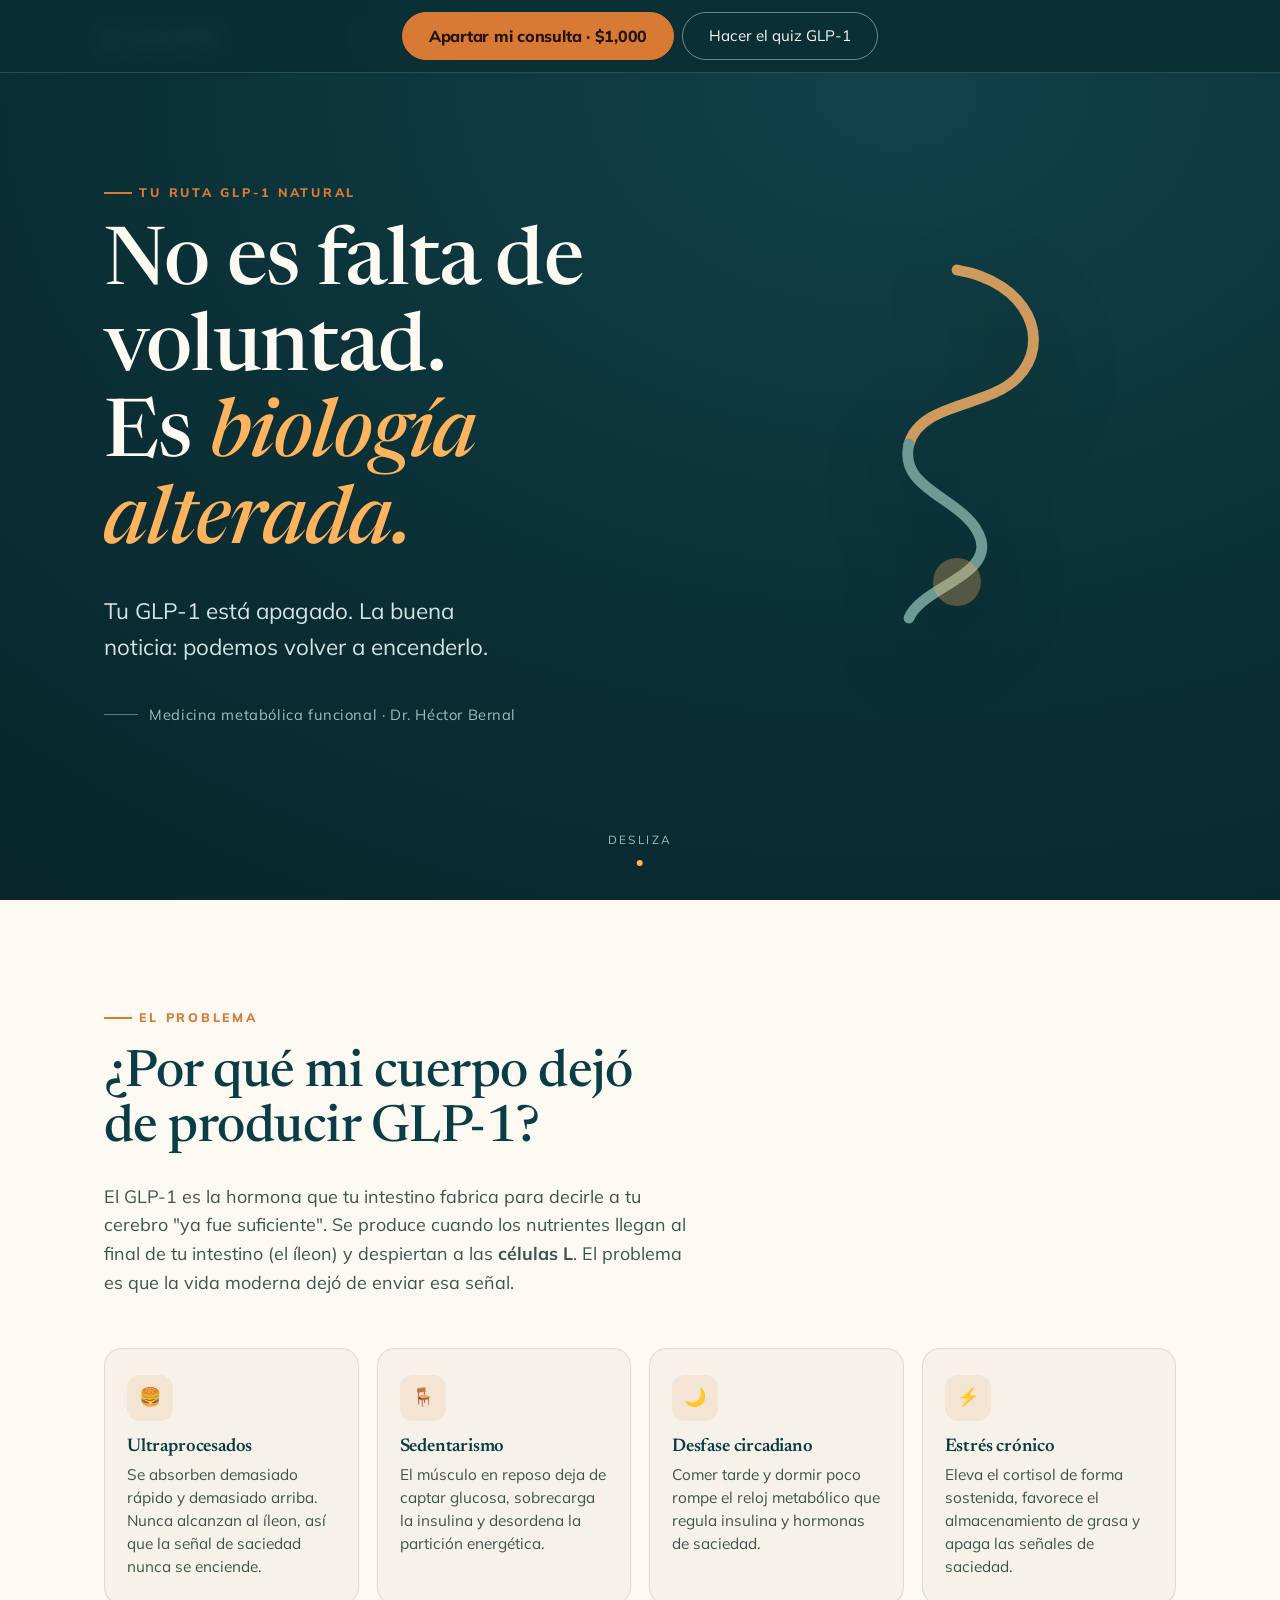
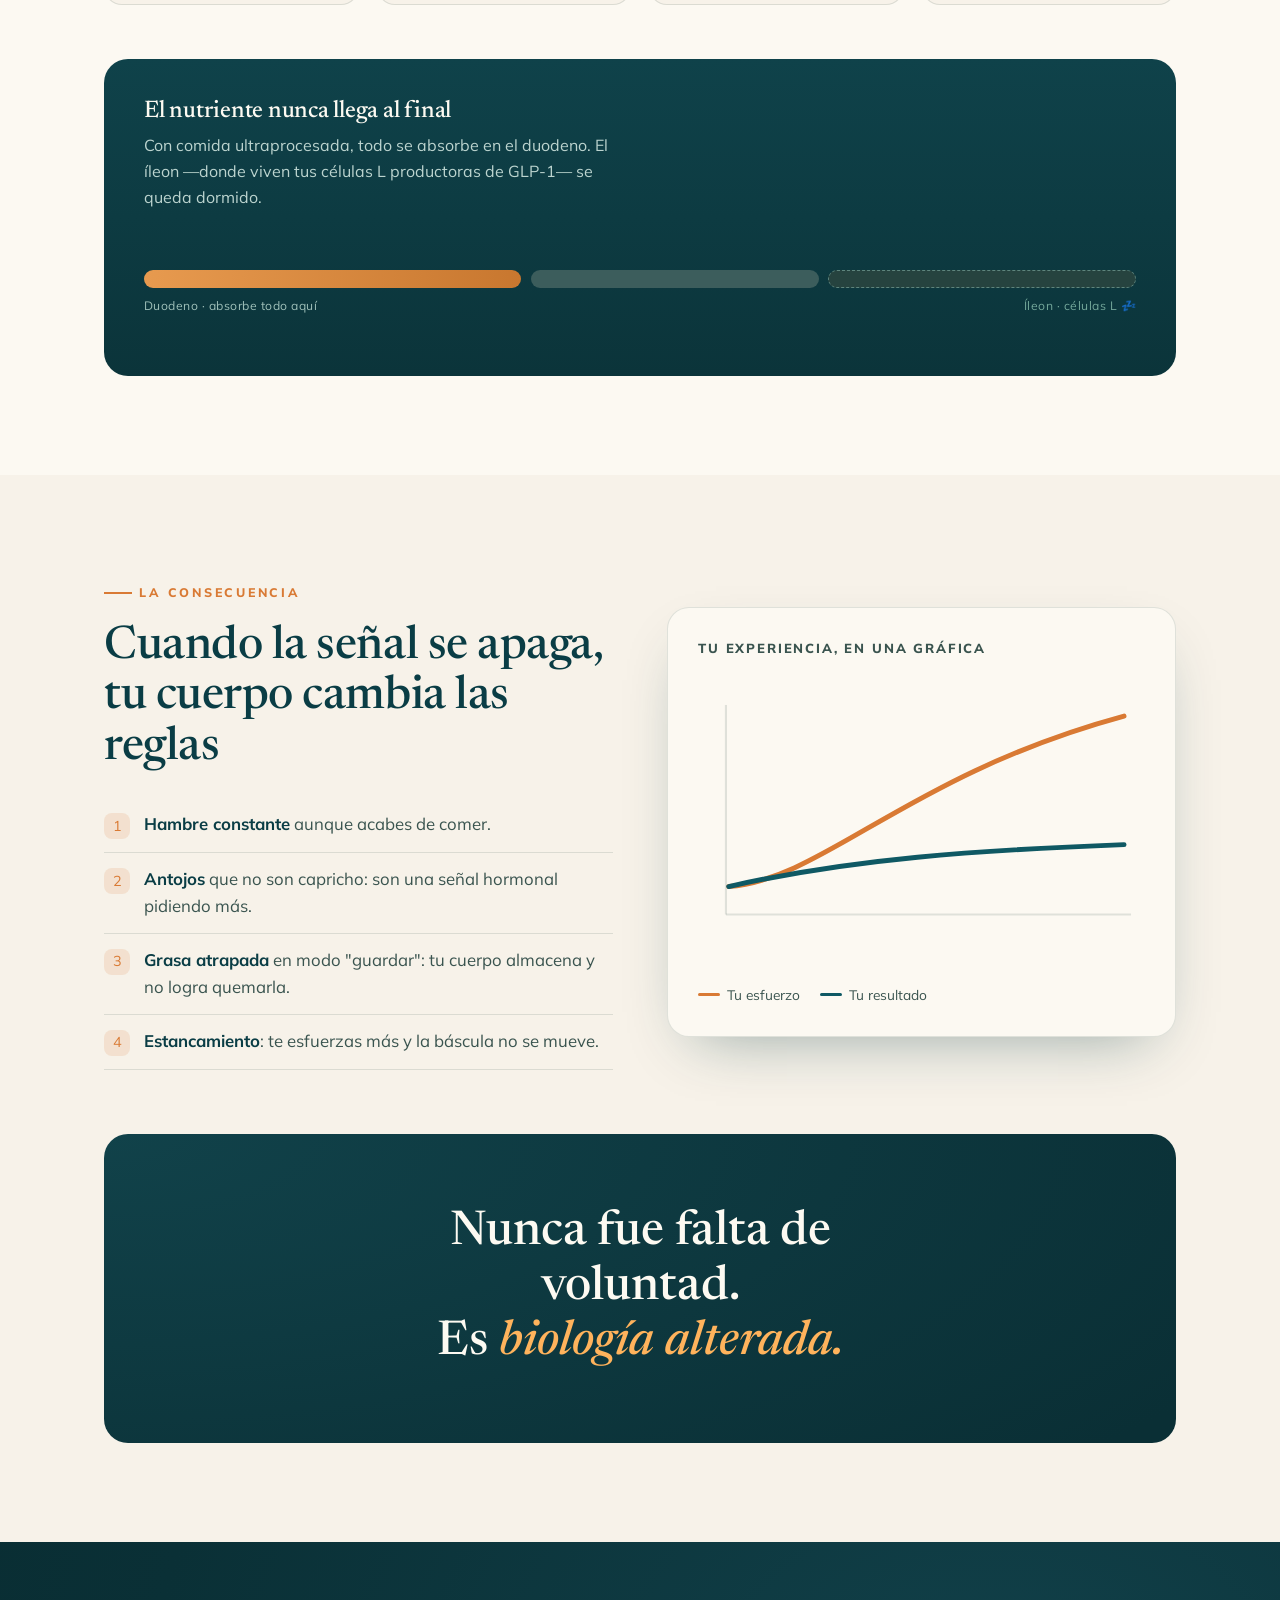
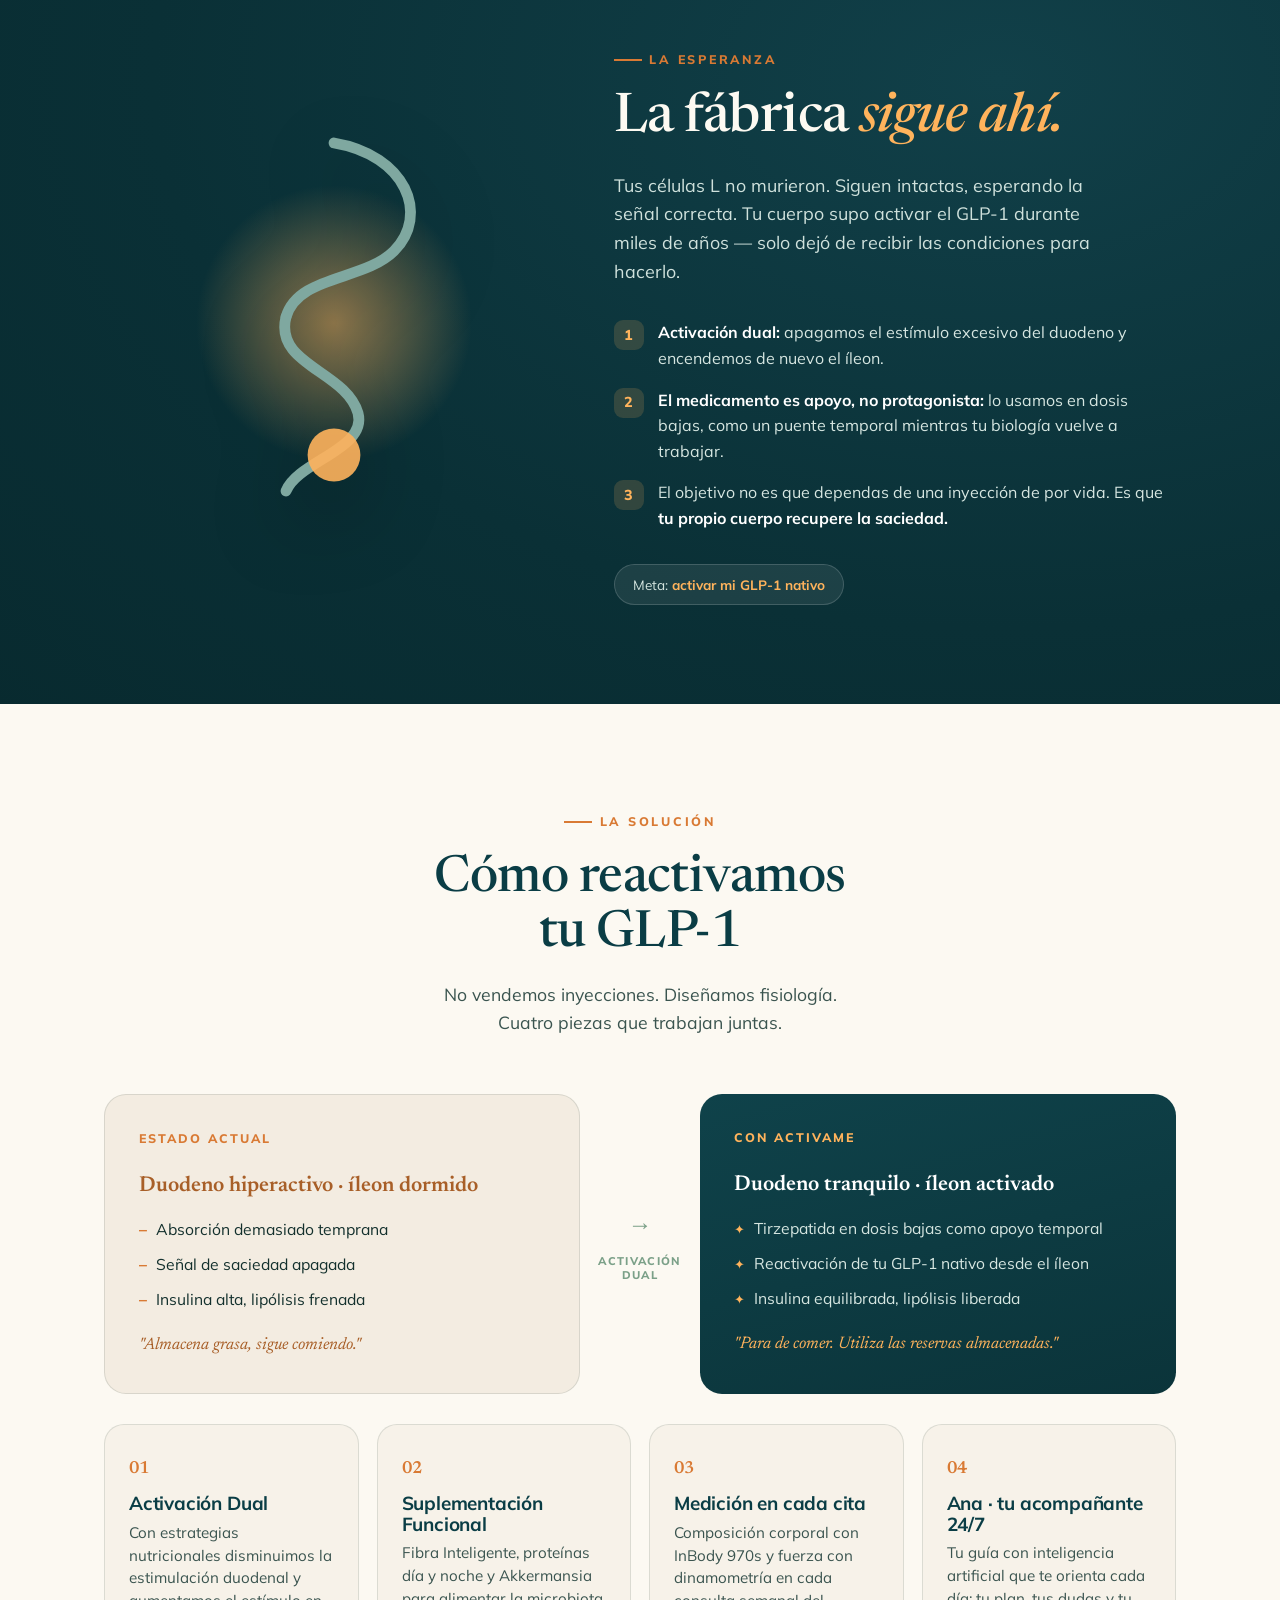
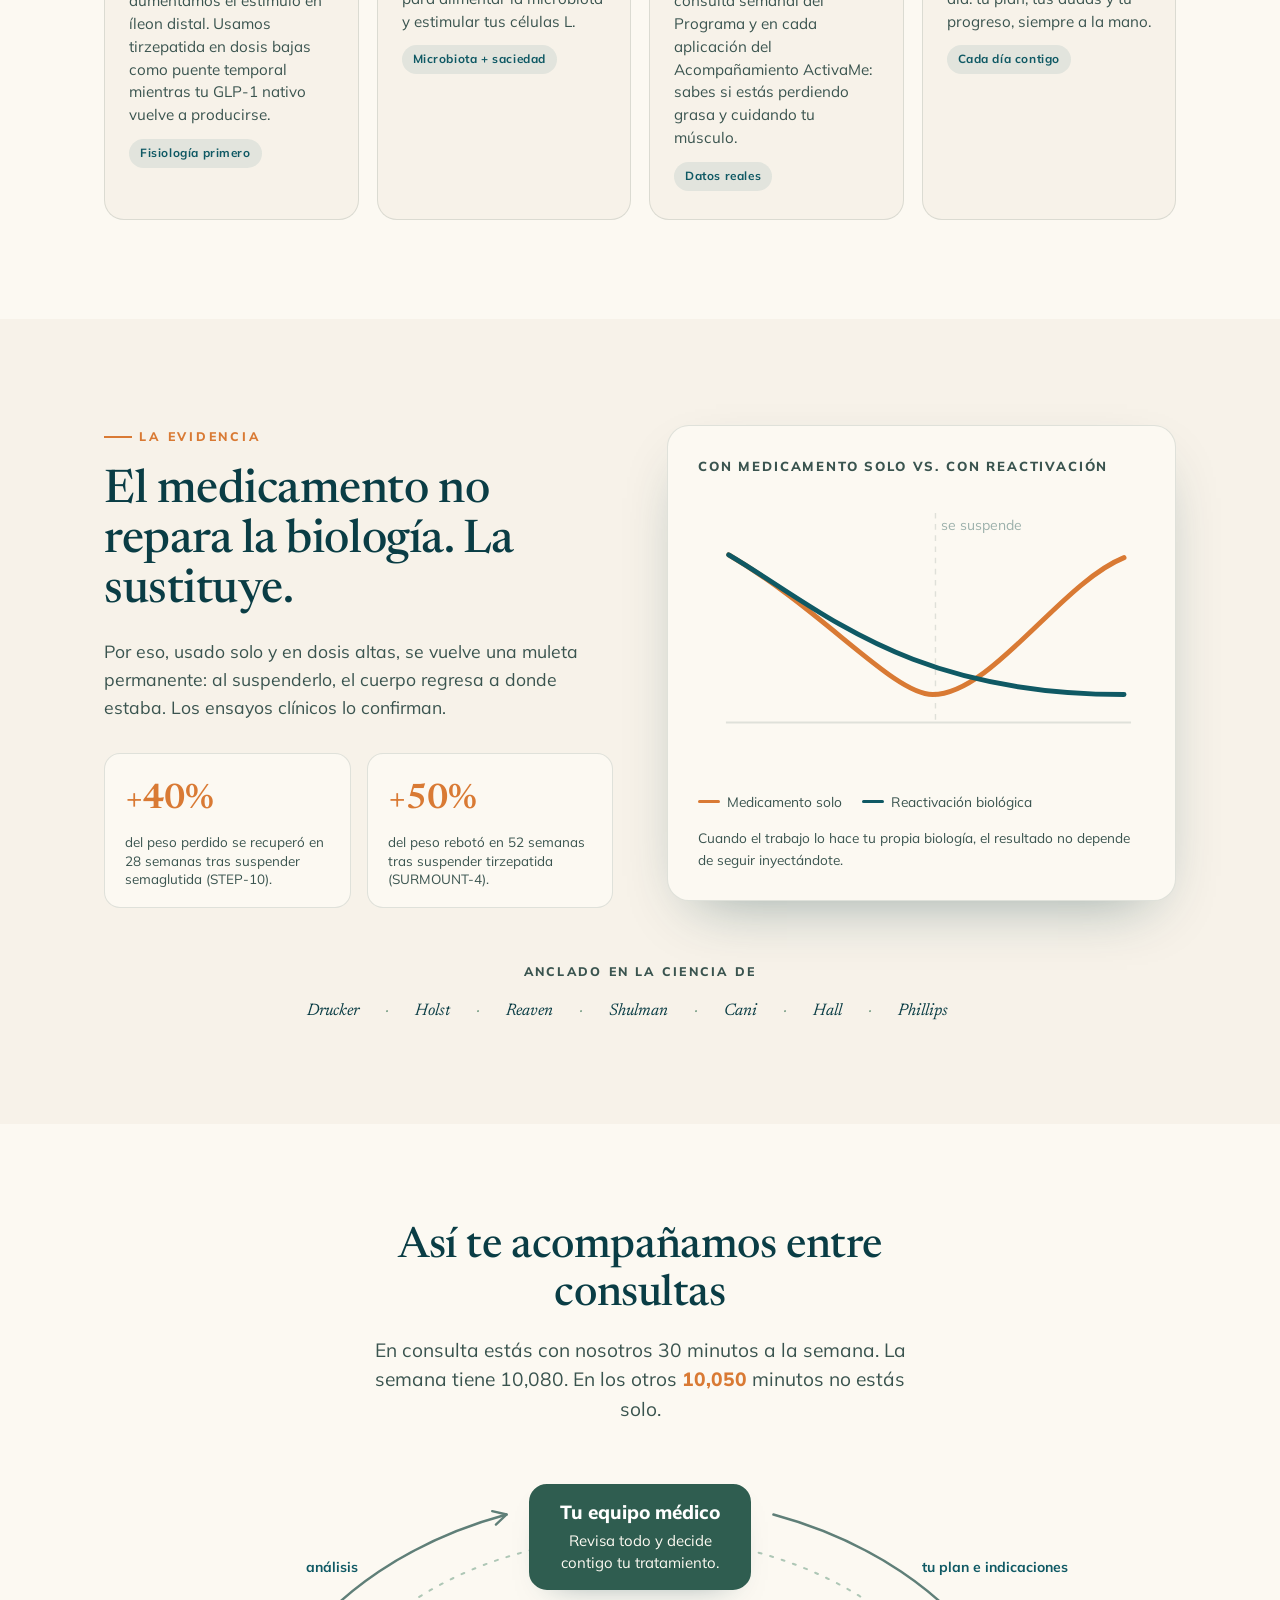
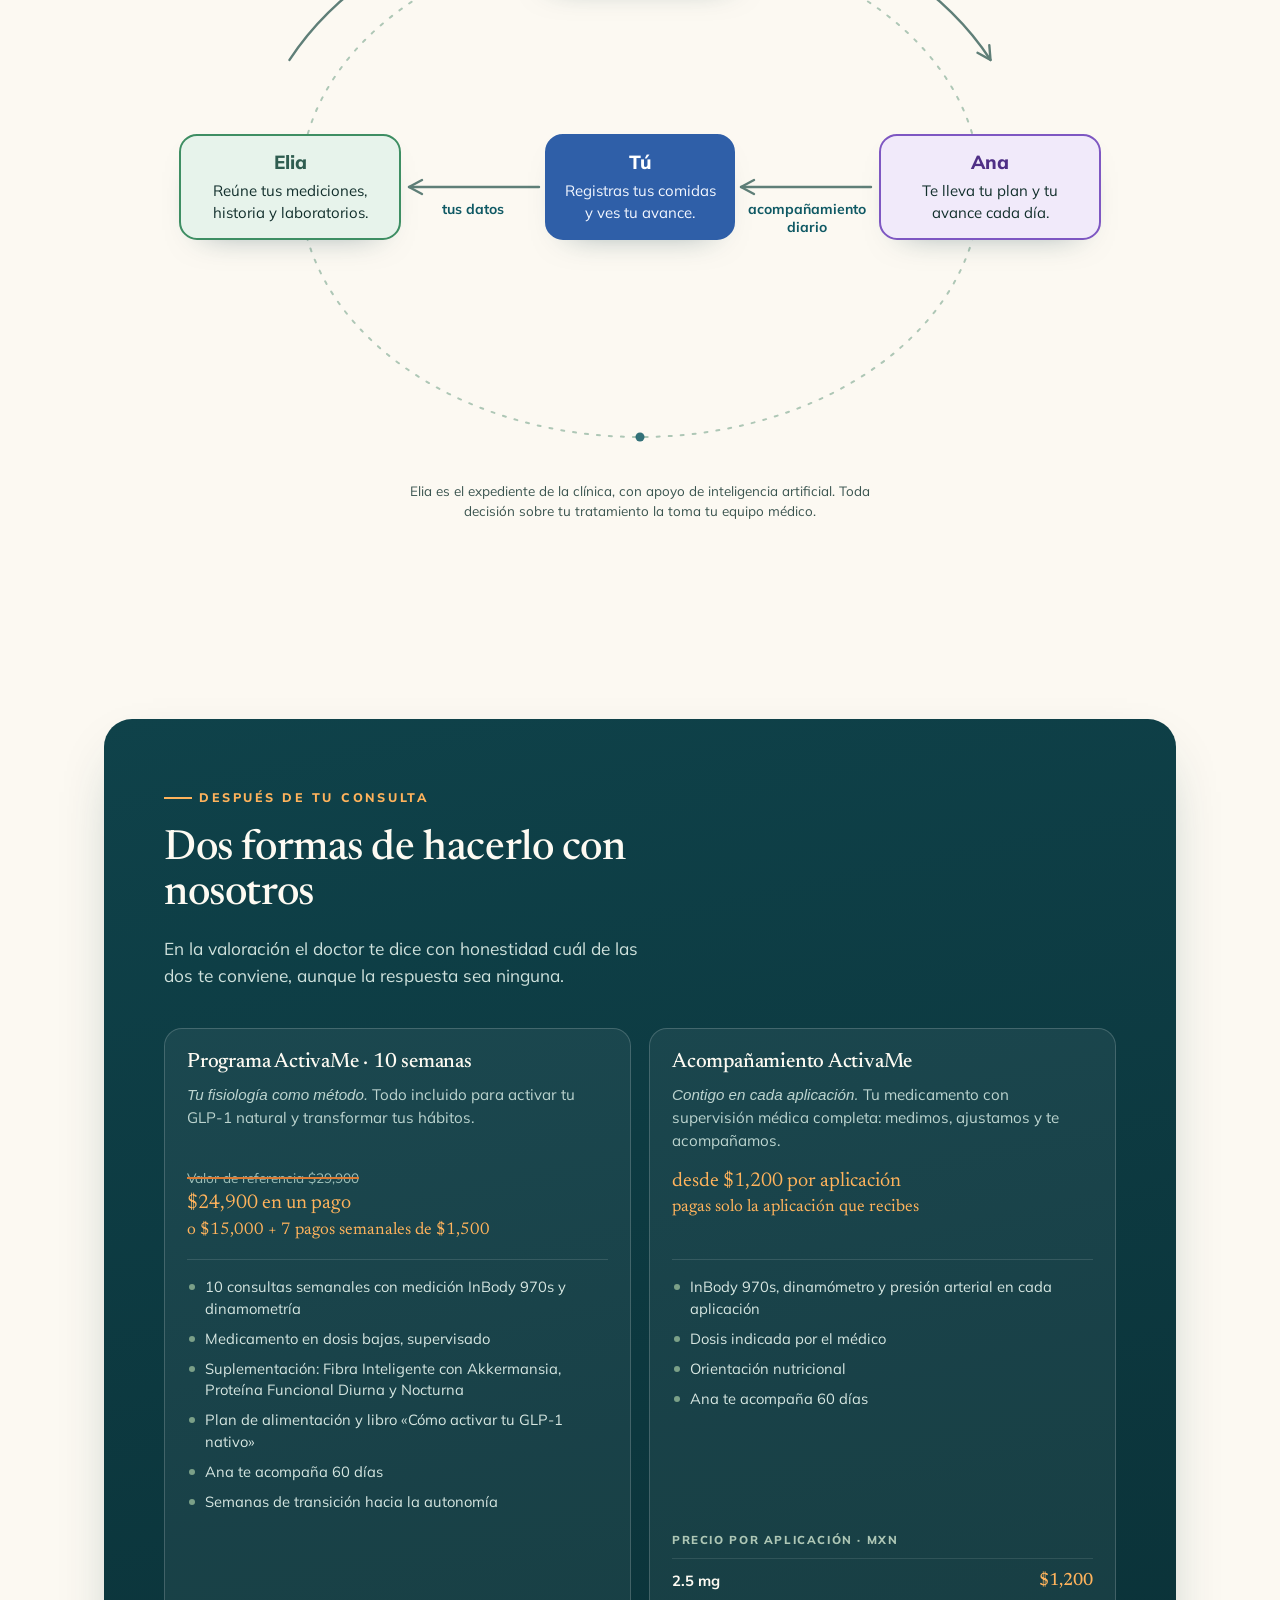
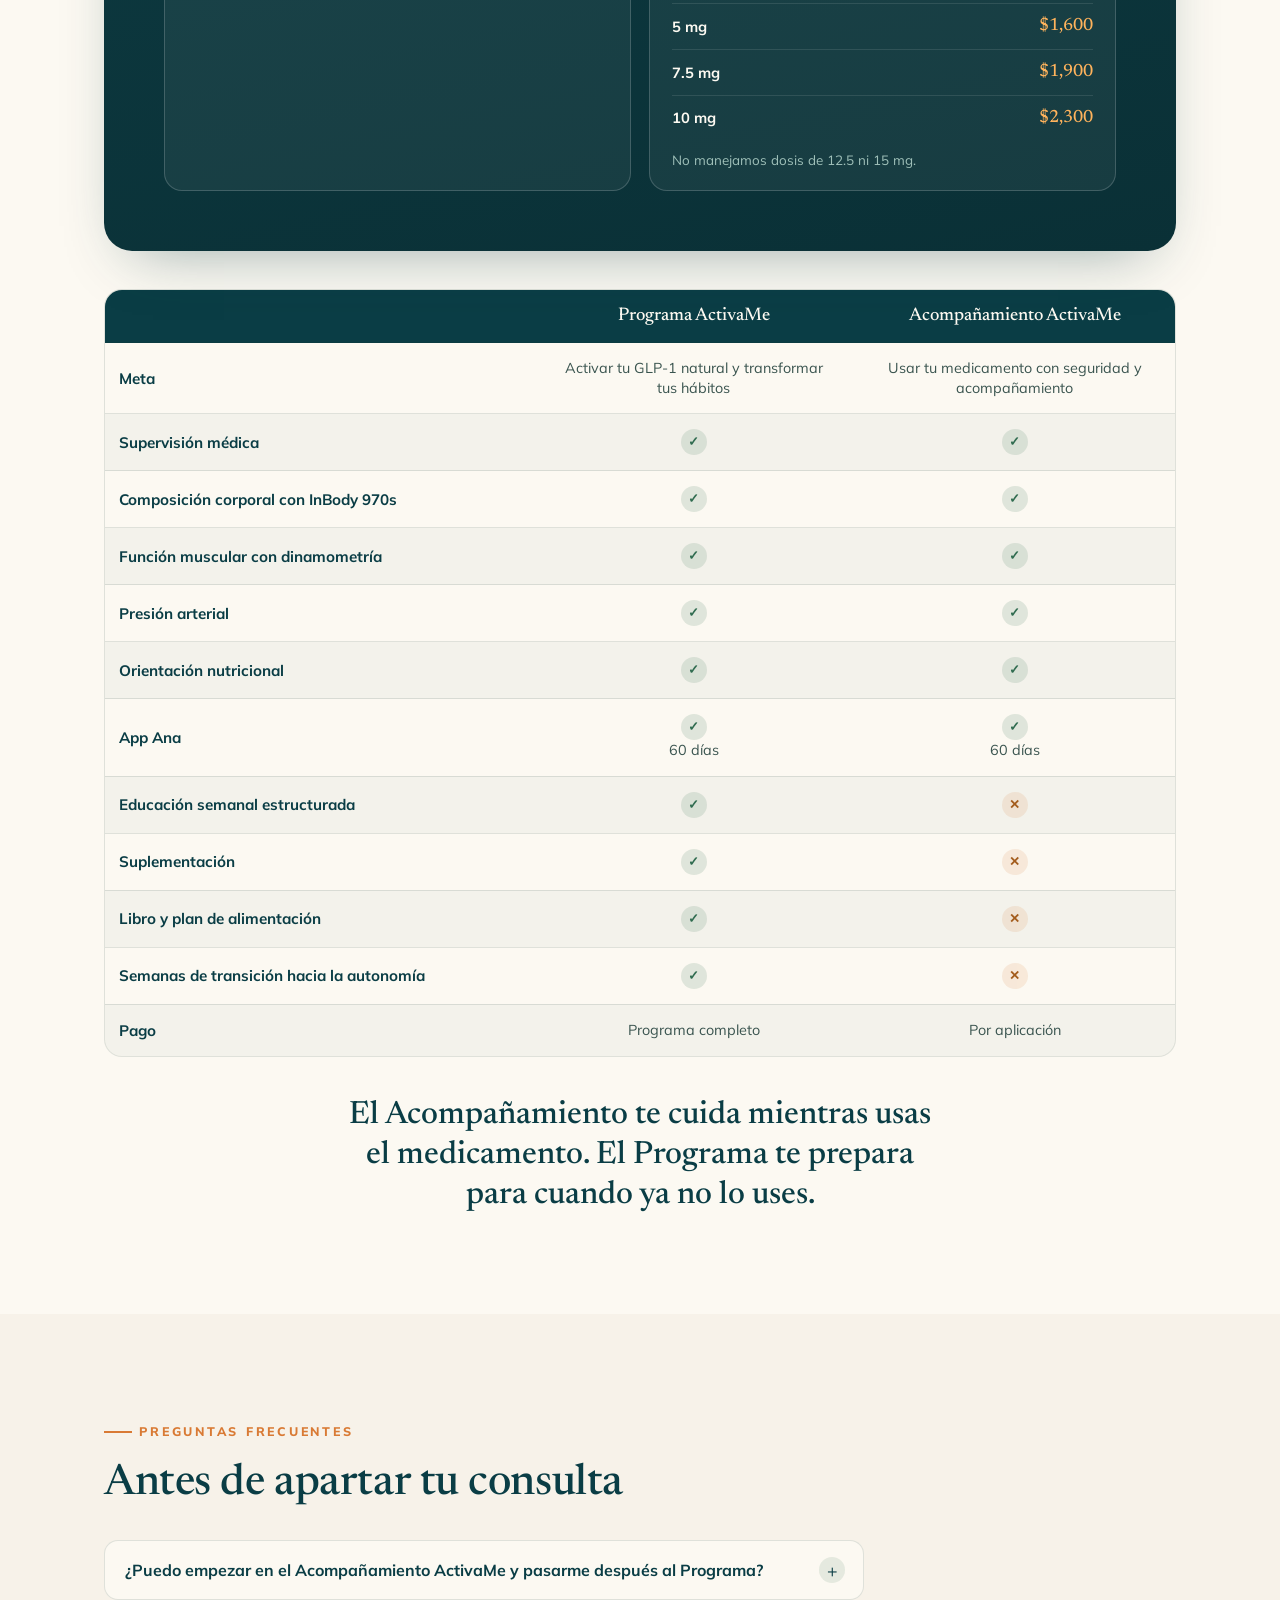
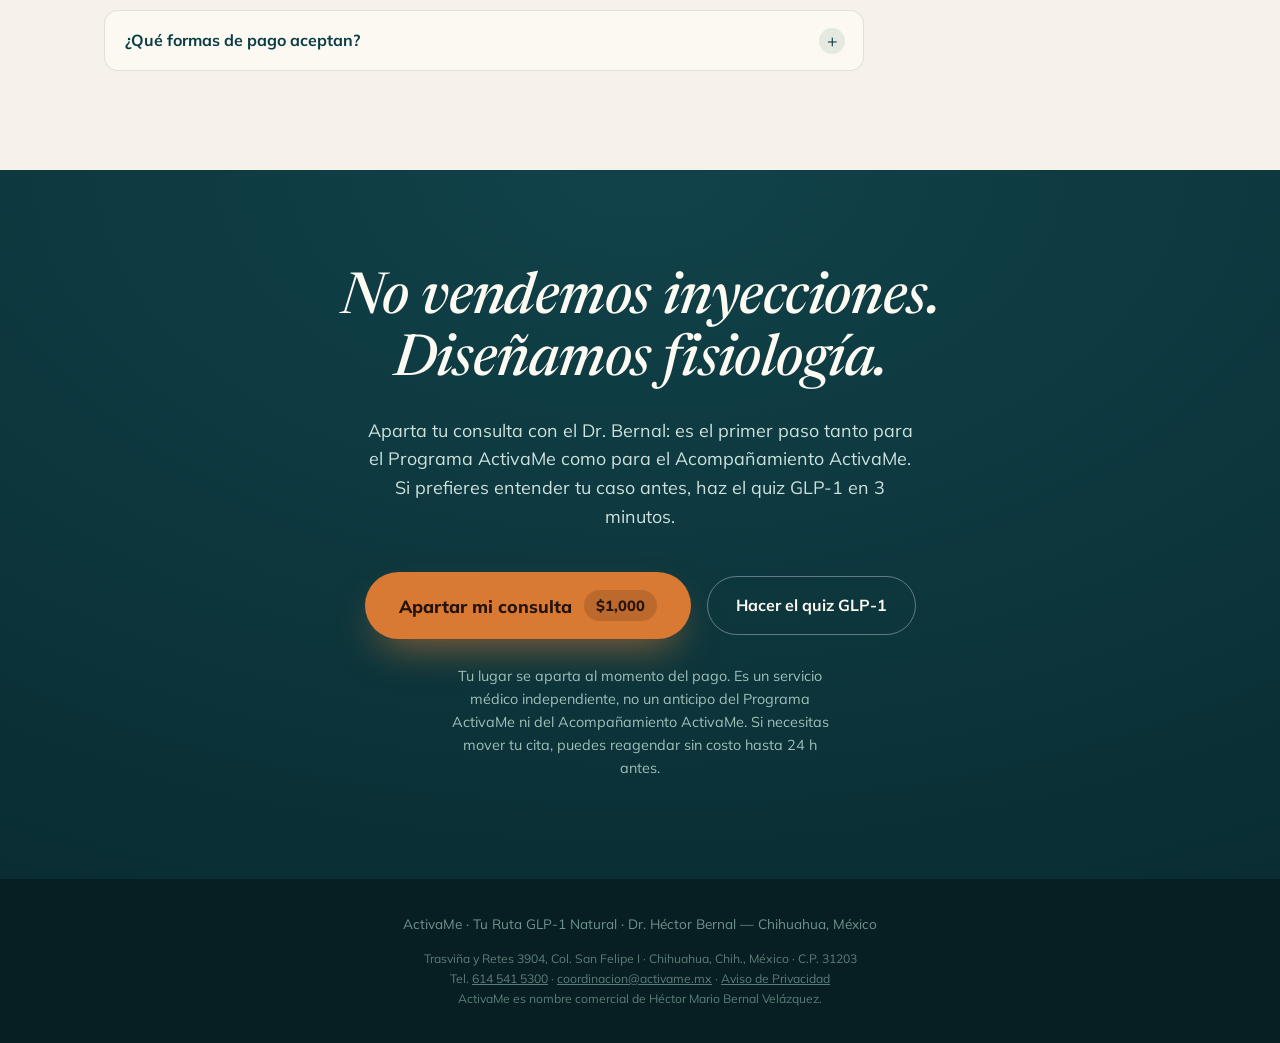
==== commit 61effc25: "/: la nota sobre Elia también en la versión corta, debajo del ciclo Co-Authored-By: Claude Opus 5.5 " ====
--- a/index.html
+++ b/index.html
@@ -759,7 +759,7 @@
   </div>
 </section>
 
-<!-- MÓDULO 5.4 · ENTRE CONSULTAS: EL CICLO (versión corta: gancho y ciclo, sin CTA propio;
+<!-- MÓDULO 5.4 · ENTRE CONSULTAS: EL CICLO (versión corta: gancho, ciclo y la nota sobre Elia, sin CTA propio;
      estilos en /ciclo.css, animación en /ciclo.js) -->
 <section class="ciclo" id="entre-consultas" aria-labelledby="cicloTitulo" data-ciclo>
   <div class="wrap">
@@ -795,6 +795,8 @@
         </li>
       </ol>
     </div>
+
+    <p class="ciclo-nota reveal" style="--d:.05s">Elia es el expediente de la clínica, con apoyo de inteligencia artificial. Toda decisión sobre tu tratamiento la toma tu equipo médico.</p>
   </div>
 </section>
 
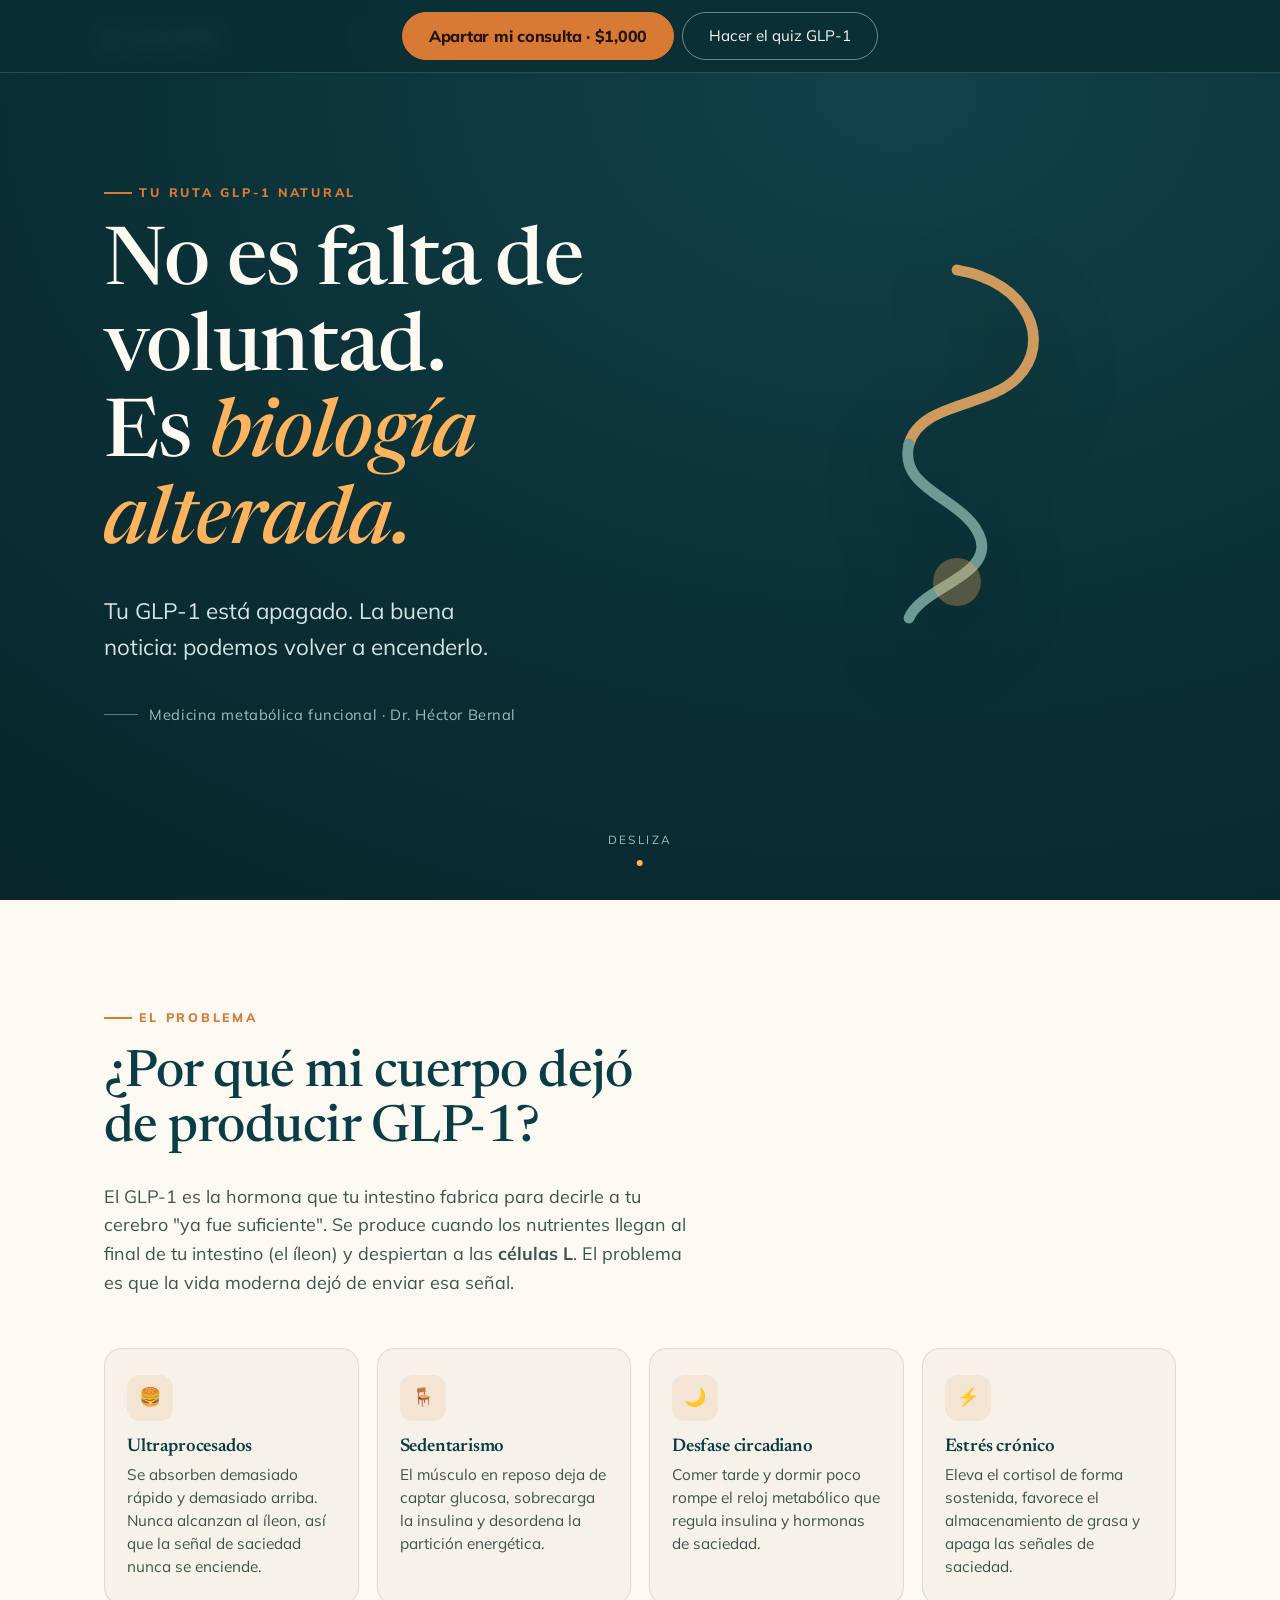
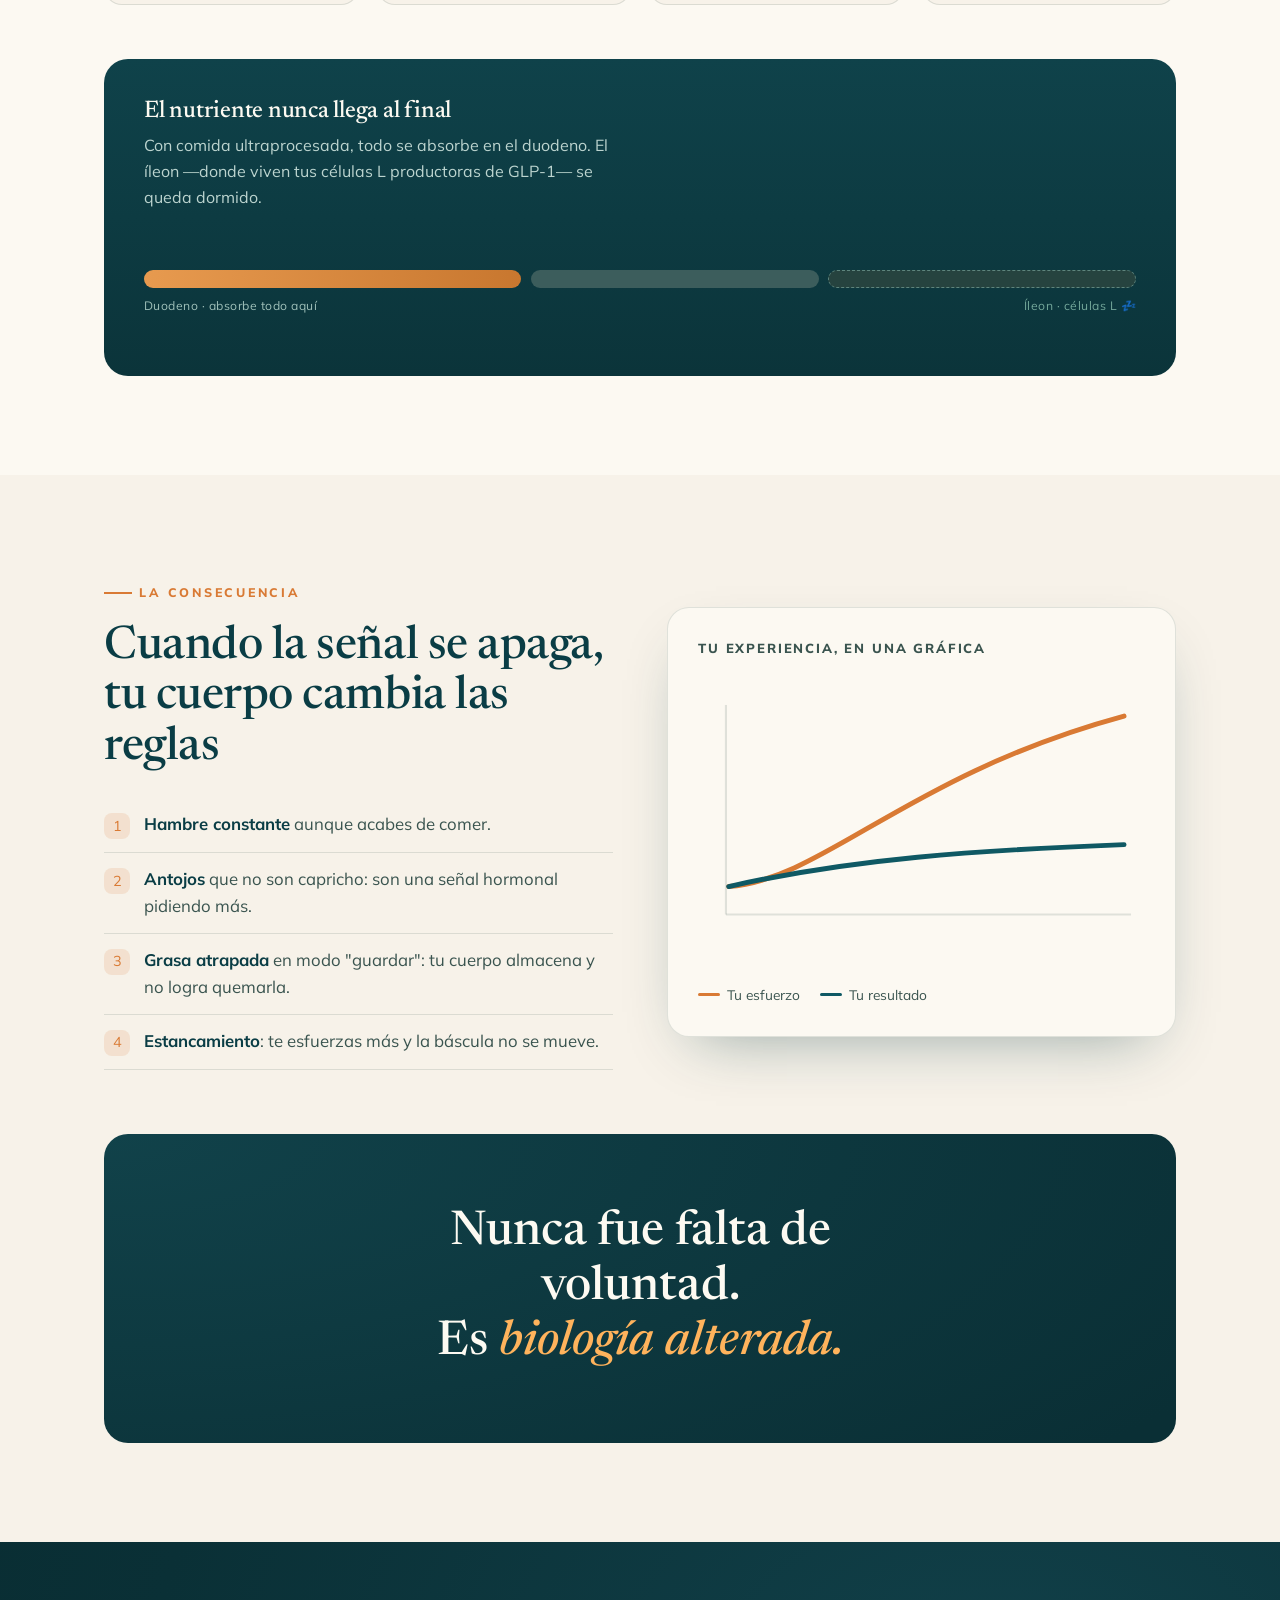
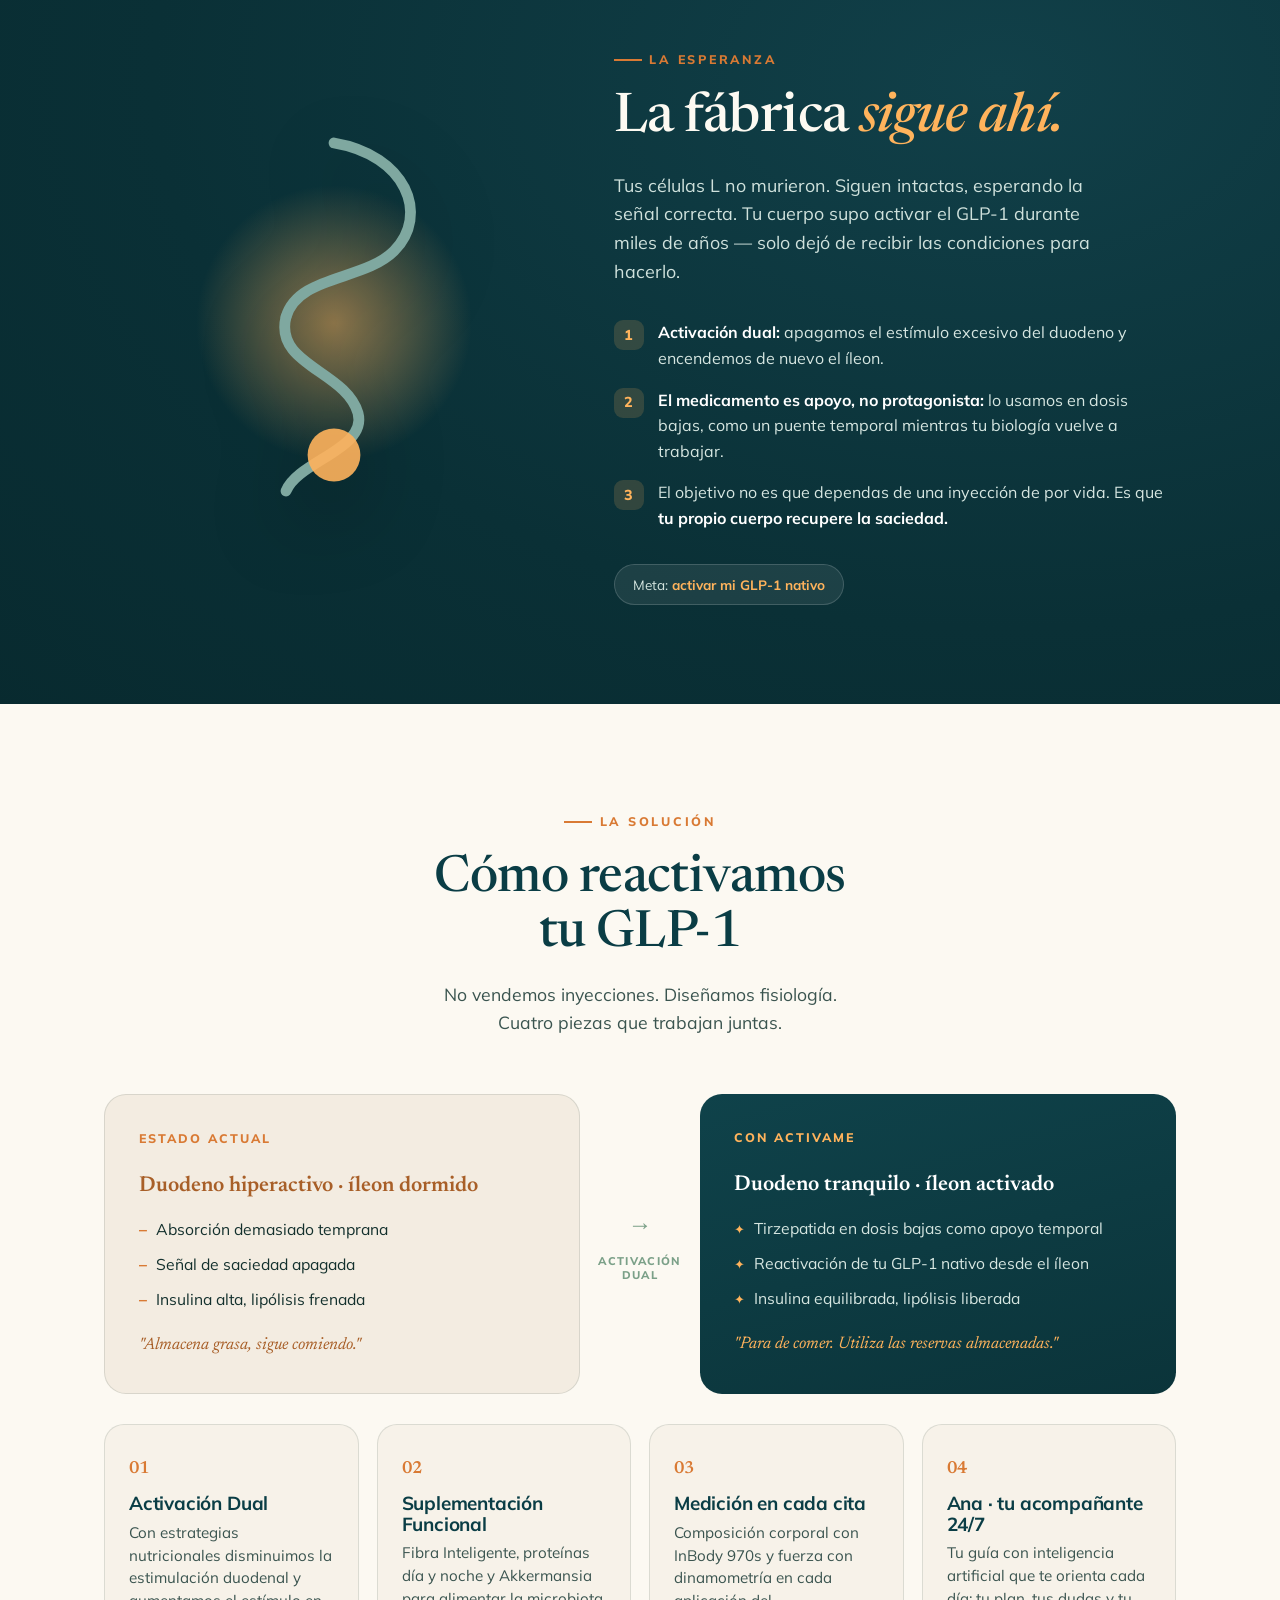
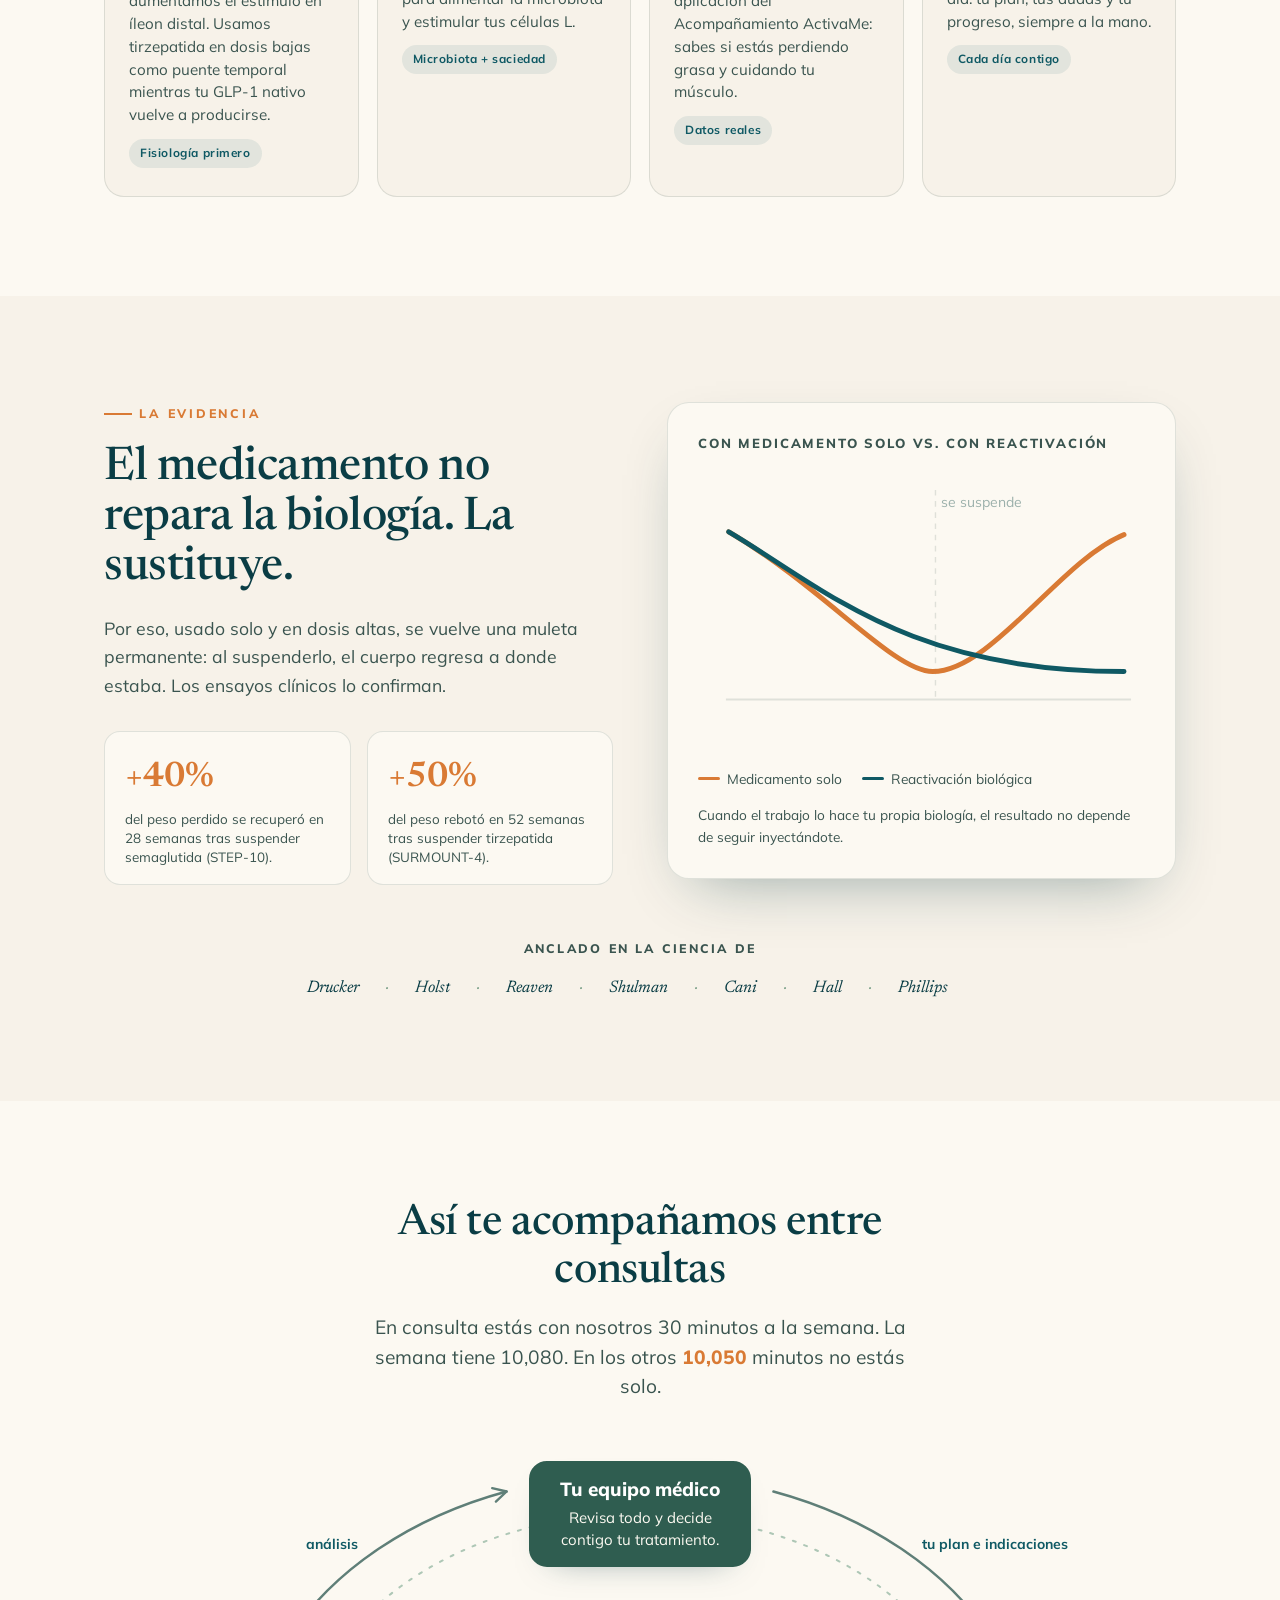
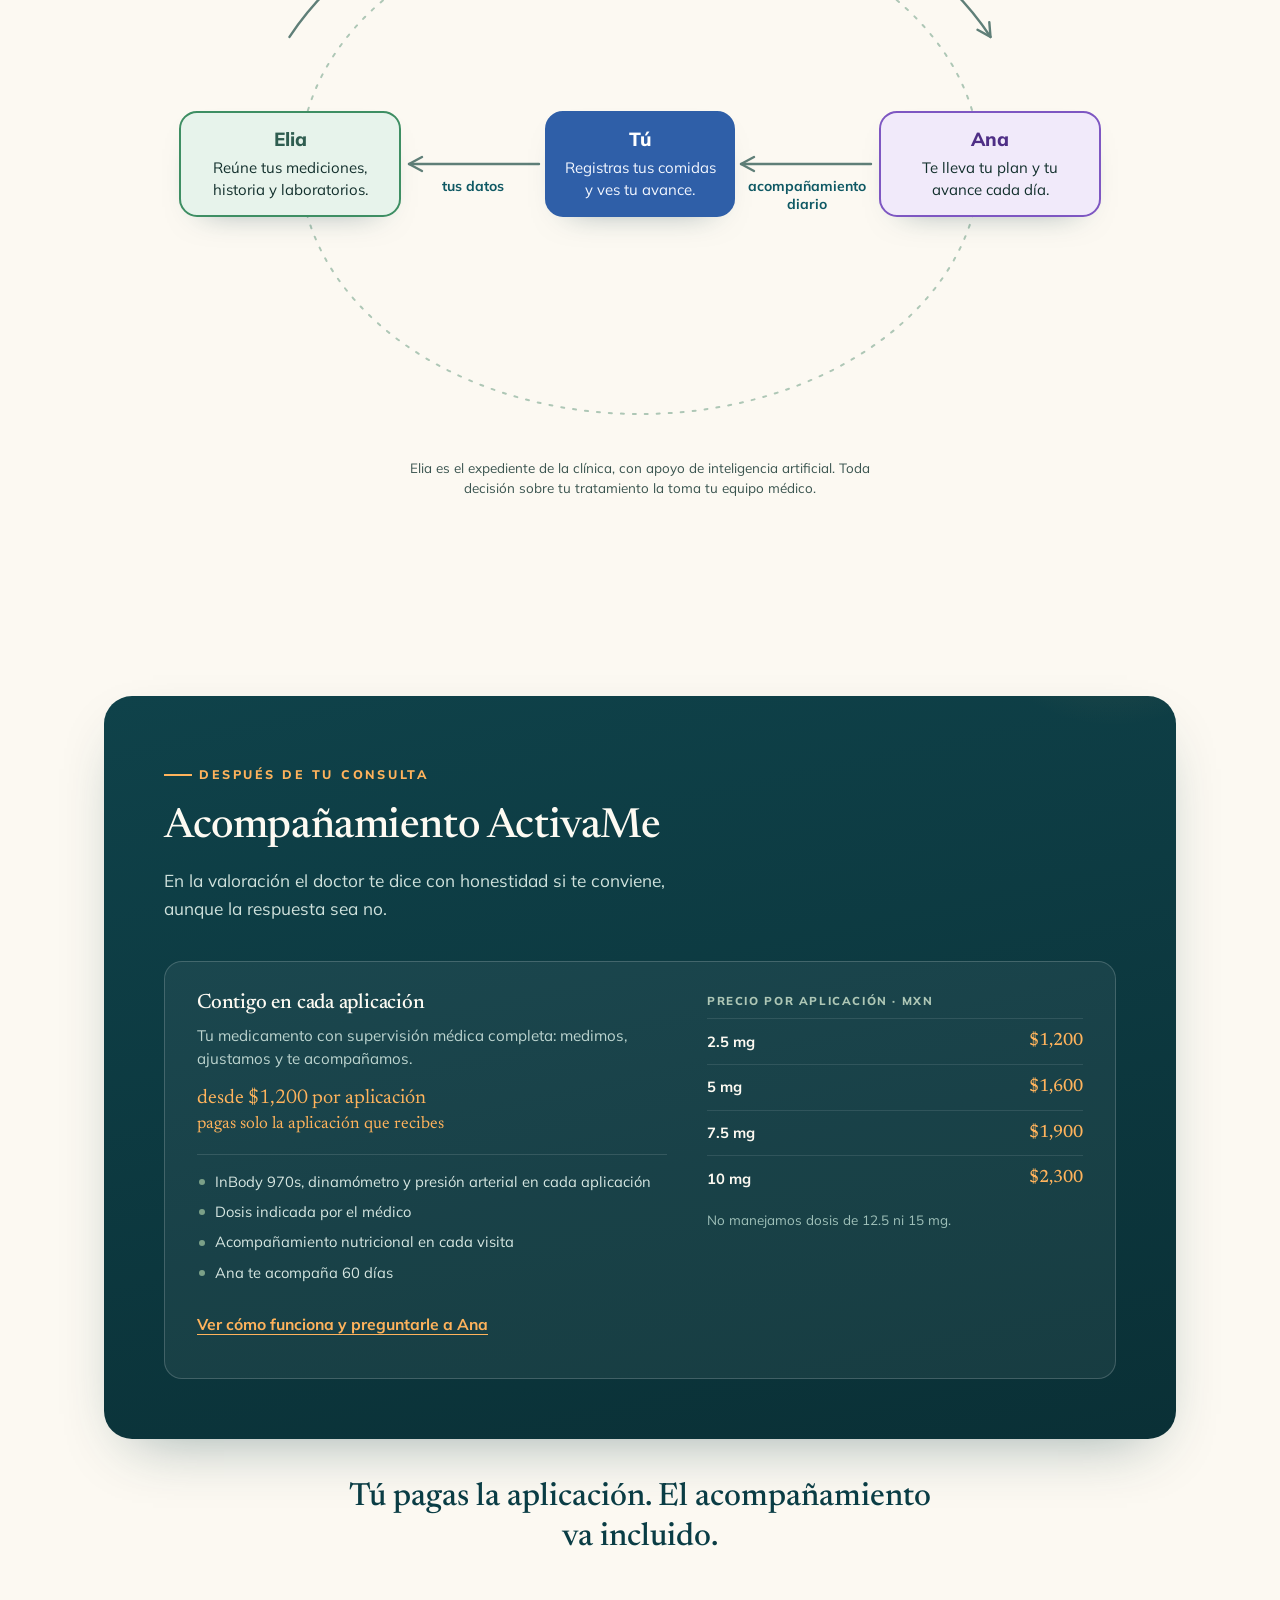
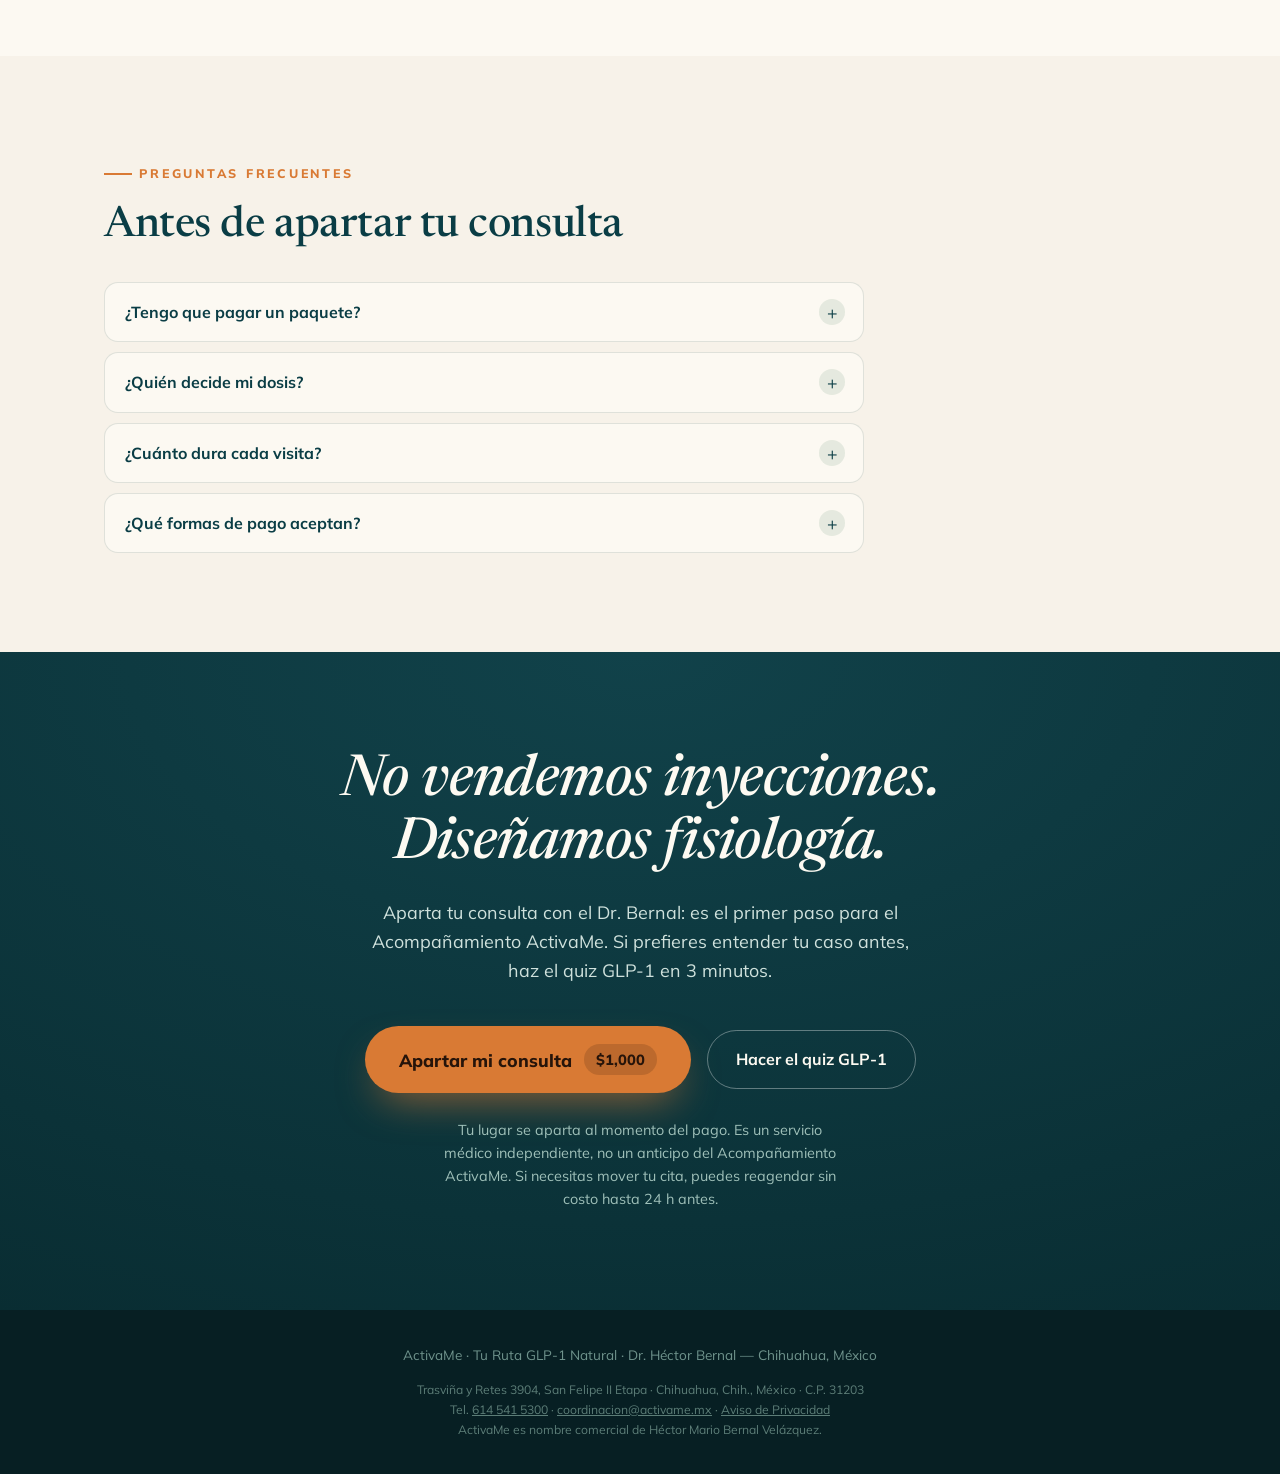
==== commit ac16ee35: "Página principal: solo Acompañamiento ActivaMe Quita el Programa ActivaMe de 10 semanas de la página" ====
--- a/index.html
+++ b/index.html
@@ -270,6 +270,15 @@
     .opt{display:grid;grid-row:span 5;grid-template-rows:subgrid;row-gap:0}
   }
 }
+/* Tarjeta única del Acompañamiento: en escritorio, información a la
+   izquierda y precios por dosis a la derecha. */
+.opt-link{display:inline-block;margin-top:1.3rem;color:var(--amber-glow);font-weight:700;font-size:.98rem;text-decoration:underline;text-underline-offset:4px;min-height:44px;padding-top:.5rem}
+.opt-link:hover{color:#fdfaf2}
+@media(min-width:768px){
+  .opts.opts--una{grid-template-columns:1fr}
+  .opts.opts--una .opt.opt--sola{display:grid;grid-row:auto;grid-template-rows:auto;grid-template-columns:1.25fr 1fr;column-gap:40px;align-items:start;padding:30px 32px}
+  .opts.opts--una .opt-dosis{margin-top:0}
+}
 .sr{position:absolute;width:1px;height:1px;padding:0;margin:-1px;overflow:hidden;clip:rect(0,0,0,0);white-space:nowrap;border:0}
 /* Comparativa: misma tabla que /programas, sin la cascada ni el pop. */
 .cmp-box{margin-top:2.4rem;overflow-x:auto;-webkit-overflow-scrolling:touch;border-radius:18px;border:1px solid var(--line);background:var(--paper)}
@@ -701,7 +710,7 @@
       <div class="pillar reveal" style="--d:.22s">
         <span class="num">03</span>
         <h3>Medición en cada cita</h3>
-        <p>Composición corporal con InBody 970s y fuerza con dinamometría en cada consulta semanal del Programa y en cada aplicación del Acompañamiento ActivaMe: sabes si estás perdiendo grasa y cuidando tu músculo.</p>
+        <p>Composición corporal con InBody 970s y fuerza con dinamometría en cada aplicación del Acompañamiento ActivaMe: sabes si estás perdiendo grasa y cuidando tu músculo.</p>
         <span class="chip">Datos reales</span>
       </div>
       <div class="pillar reveal" style="--d:.28s">
@@ -800,7 +809,7 @@
   </div>
 </section>
 
-<!-- MÓDULO 5.5 · DOS FORMAS DE HACERLO
+<!-- MÓDULO 5.5 · ACOMPAÑAMIENTO ACTIVAME (única oferta)
      Conserva id="programa": el resultado del quiz (fuera de Chihuahua)
      enlaza a #programa y su lógica no se toca. -->
 <section class="oferta" id="programa">
@@ -808,36 +817,25 @@
     <div class="oferta-card reveal">
       <div class="oferta-head">
         <span class="eyebrow">Después de tu consulta</span>
-        <h2>Dos formas de hacerlo con nosotros</h2>
-        <p class="tagline">En la valoración el doctor te dice con honestidad cuál de las dos te conviene, aunque la respuesta sea ninguna.</p>
-      </div>
-
-      <div class="opts">
-        <article class="opt">
-          <h3>Programa ActivaMe · 10&nbsp;semanas</h3>
-          <p class="opt-desc"><em>Tu fisiología como método.</em> Todo incluido para activar tu GLP-1 natural y transformar tus hábitos.</p>
-          <p class="opt-price"><span class="opt-ref">Valor de referencia $29,900</span>$24,900 en un pago
-            <span class="opt-price-sub">o $15,000 + 7 pagos semanales de&nbsp;$1,500</span></p>
-          <ul class="opt-list">
-            <li>10 consultas semanales con medición InBody 970s y dinamometría</li>
-            <li>Medicamento en dosis bajas, supervisado</li>
-            <li>Suplementación: Fibra Inteligente con Akkermansia, Proteína Funcional Diurna y Nocturna</li>
-            <li>Plan de alimentación y libro «Cómo activar tu GLP-1 nativo»</li>
-            <li>Ana te acompaña 60 días</li>
-            <li>Semanas de transición hacia la autonomía</li>
-          </ul>
-        </article>
-        <article class="opt">
-          <h3>Acompañamiento ActivaMe</h3>
-          <p class="opt-desc"><em>Contigo en cada aplicación.</em> Tu medicamento con supervisión médica completa: medimos, ajustamos y te acompañamos.</p>
-          <p class="opt-price">desde $1,200 por aplicación
-            <span class="opt-price-sub">pagas solo la aplicación que recibes</span></p>
-          <ul class="opt-list">
-            <li>InBody 970s, dinamómetro y presión arterial en cada aplicación</li>
-            <li>Dosis indicada por el médico</li>
-            <li>Orientación nutricional</li>
-            <li>Ana te acompaña 60 días</li>
-          </ul>
+        <h2>Acompañamiento ActivaMe</h2>
+        <p class="tagline">En la valoración el doctor te dice con honestidad si te conviene, aunque la respuesta sea no.</p>
+      </div>
+
+      <div class="opts opts--una">
+        <article class="opt opt--sola">
+          <div class="opt-info">
+            <h3>Contigo en cada aplicación</h3>
+            <p class="opt-desc">Tu medicamento con supervisión médica completa: medimos, ajustamos y te acompañamos.</p>
+            <p class="opt-price">desde $1,200 por aplicación
+              <span class="opt-price-sub">pagas solo la aplicación que recibes</span></p>
+            <ul class="opt-list">
+              <li>InBody 970s, dinamómetro y presión arterial en cada aplicación</li>
+              <li>Dosis indicada por el médico</li>
+              <li>Acompañamiento nutricional en cada visita</li>
+              <li>Ana te acompaña 60 días</li>
+            </ul>
+            <a class="opt-link" href="/programa">Ver cómo funciona y preguntarle a Ana</a>
+          </div>
           <div class="opt-dosis">
             <table>
               <caption>Precio por aplicación · MXN</caption>
@@ -854,56 +852,38 @@
       </div>
     </div>
 
-    <div class="cmp-box reveal">
-      <table class="cmp">
-        <colgroup><col class="c1"><col><col></colgroup>
-        <thead>
-          <tr>
-            <th scope="col"><span class="sr">Concepto</span></th>
-            <th scope="col">Programa ActivaMe</th>
-            <th scope="col">Acompañamiento ActivaMe</th>
-          </tr>
-        </thead>
-        <tbody>
-          <tr><th scope="row">Meta</th><td class="txt">Activar tu GLP-1 natural y transformar tus hábitos</td><td class="txt">Usar tu medicamento con seguridad y acompa&shy;ñamiento</td></tr>
-          <tr><th scope="row">Supervisión médica</th><td><span class="si" aria-hidden="true">✓</span><span class="sr">Sí</span></td><td><span class="si" aria-hidden="true">✓</span><span class="sr">Sí</span></td></tr>
-          <tr><th scope="row">Composición corporal con InBody 970s</th><td><span class="si" aria-hidden="true">✓</span><span class="sr">Sí</span></td><td><span class="si" aria-hidden="true">✓</span><span class="sr">Sí</span></td></tr>
-          <tr><th scope="row">Función muscular con dinamometría</th><td><span class="si" aria-hidden="true">✓</span><span class="sr">Sí</span></td><td><span class="si" aria-hidden="true">✓</span><span class="sr">Sí</span></td></tr>
-          <tr><th scope="row">Presión arterial</th><td><span class="si" aria-hidden="true">✓</span><span class="sr">Sí</span></td><td><span class="si" aria-hidden="true">✓</span><span class="sr">Sí</span></td></tr>
-          <tr><th scope="row">Orientación nutricional</th><td><span class="si" aria-hidden="true">✓</span><span class="sr">Sí</span></td><td><span class="si" aria-hidden="true">✓</span><span class="sr">Sí</span></td></tr>
-          <tr><th scope="row">App Ana</th><td class="txt"><span class="si" aria-hidden="true">✓</span><span class="sr">Sí,</span><br>60 días</td><td class="txt"><span class="si" aria-hidden="true">✓</span><span class="sr">Sí,</span><br>60 días</td></tr>
-          <tr><th scope="row">Educación semanal estructurada</th><td><span class="si" aria-hidden="true">✓</span><span class="sr">Sí</span></td><td><span class="no" aria-hidden="true">✕</span><span class="sr">No</span></td></tr>
-          <tr><th scope="row">Suplementación</th><td><span class="si" aria-hidden="true">✓</span><span class="sr">Sí</span></td><td><span class="no" aria-hidden="true">✕</span><span class="sr">No</span></td></tr>
-          <tr><th scope="row">Libro y plan de alimentación</th><td><span class="si" aria-hidden="true">✓</span><span class="sr">Sí</span></td><td><span class="no" aria-hidden="true">✕</span><span class="sr">No</span></td></tr>
-          <tr><th scope="row">Semanas de transición hacia la autonomía</th><td><span class="si" aria-hidden="true">✓</span><span class="sr">Sí</span></td><td><span class="no" aria-hidden="true">✕</span><span class="sr">No</span></td></tr>
-          <tr><th scope="row">Pago</th><td class="txt">Programa completo</td><td class="txt">Por aplicación</td></tr>
-        </tbody>
-      </table>
-    </div>
-
-    <p class="cmp-cierre reveal">El Acompañamiento te cuida mientras usas el medicamento. El Programa te prepara para cuando ya no lo uses.</p>
+    <p class="cmp-cierre reveal">Tú pagas la aplicación. El acompañamiento va incluido.</p>
   </div>
 </section>
 
-<!-- FAQ · index.html no tenía; textos tomados tal cual de /programas -->
+<!-- FAQ · mismos textos que /programa -->
 <section class="faq" id="preguntas">
   <div class="wrap">
     <div class="reveal"><span class="eyebrow">Preguntas frecuentes</span></div>
     <h2 class="reveal" style="--d:.05s">Antes de apartar tu consulta</h2>
     <div class="faq-list">
       <details class="reveal" style="--d:.08s">
-        <summary>¿Puedo empezar en el Acompañamiento ActivaMe y pasarme después al Programa?</summary>
+        <summary>¿Tengo que pagar un paquete?</summary>
         <div class="faq-a">
-          <!-- PENDIENTE: confirmar si las aplicaciones pagadas del Acompañamiento ActivaMe se abonan al Programa. -->
-          <p>Sí, en cualquier momento; lo ves con el equipo en tu siguiente aplicación.</p>
+          <p>No. Pagas solo la aplicación que recibes en cada visita; el acompañamiento va incluido.</p>
         </div>
       </details>
       <details class="reveal" style="--d:.1s">
+        <summary>¿Quién decide mi dosis?</summary>
+        <div class="faq-a">
+          <p>Tu médico, en la valoración y con tus mediciones de cada semana.</p>
+        </div>
+      </details>
+      <details class="reveal" style="--d:.12s">
+        <summary>¿Cuánto dura cada visita?</summary>
+        <div class="faq-a">
+          <p>Alrededor de 30 minutos, una vez por semana, en la clínica de Chihuahua.</p>
+        </div>
+      </details>
+      <details class="reveal" style="--d:.14s">
         <summary>¿Qué formas de pago aceptan?</summary>
         <div class="faq-a">
-          <p>Efectivo y tarjeta de crédito o débito, directamente en la clínica. En el Acompañamiento ActivaMe
-          pagas cada aplicación al momento. Los estudios de laboratorio, si el médico los indica,
-          se cobran aparte.</p>
+          <p>Efectivo y tarjeta de crédito o débito, directamente en la clínica. Pagas cada aplicación al momento.</p>
         </div>
       </details>
     </div>
@@ -914,14 +894,14 @@
 <section class="accion" id="accion">
   <div class="wrap">
     <h2 class="reveal">No vendemos inyecciones. Diseñamos fisiología.</h2>
-    <p class="sub reveal" style="--d:.08s">Aparta tu consulta con el Dr. Bernal: es el primer paso tanto para el Programa ActivaMe como para el Acompañamiento ActivaMe. Si prefieres entender tu caso antes, haz el quiz GLP-1 en 3 minutos.</p>
+    <p class="sub reveal" style="--d:.08s">Aparta tu consulta con el Dr. Bernal: es el primer paso para el Acompañamiento ActivaMe. Si prefieres entender tu caso antes, haz el quiz GLP-1 en 3 minutos.</p>
     <div class="cta-group reveal" style="--d:.14s">
       <a class="cta" href="https://buy.stripe.com/eVqeVd7GMeXt3sk5te3oA05"
          data-cta-location="footer" data-cta-target="consulta">Apartar mi consulta <span class="price">$1,000</span></a>
       <a class="cta-secondary" href="#quiz"
          data-cta-location="footer" data-cta-target="quiz">Hacer el quiz GLP-1</a>
     </div>
-    <p class="fine reveal" style="--d:.2s">Tu lugar se aparta al momento del pago. Es un servicio médico independiente, no un anticipo del Programa ActivaMe ni del Acompañamiento ActivaMe. Si necesitas mover tu cita, puedes reagendar sin costo hasta 24 h antes.</p>
+    <p class="fine reveal" style="--d:.2s">Tu lugar se aparta al momento del pago. Es un servicio médico independiente, no un anticipo del Acompañamiento ActivaMe. Si necesitas mover tu cita, puedes reagendar sin costo hasta 24 h antes.</p>
   </div>
 </section>
 
@@ -951,7 +931,7 @@
 <footer>
   ActivaMe · Tu Ruta GLP-1 Natural · Dr. Héctor Bernal — Chihuahua, México
   <span style="display:block;margin-top:14px;font-size:.76rem;line-height:1.65;color:#5c7d77">
-    Trasviña y Retes 3904, Col. San Felipe I · Chihuahua, Chih., México · C.P. 31203<br>
+    Trasviña y Retes 3904, San Felipe II Etapa · Chihuahua, Chih., México · C.P. 31203<br>
     Tel. <a href="tel:+526145415300" style="color:#5c7d77">614 541 5300</a> ·
     <a href="mailto:coordinacion@activame.mx" style="color:#5c7d77">coordinacion@activame.mx</a> ·
     <a href="https://app.activame.mx/privacidad" style="color:#5c7d77" target="_blank" rel="noopener">Aviso de Privacidad</a><br>
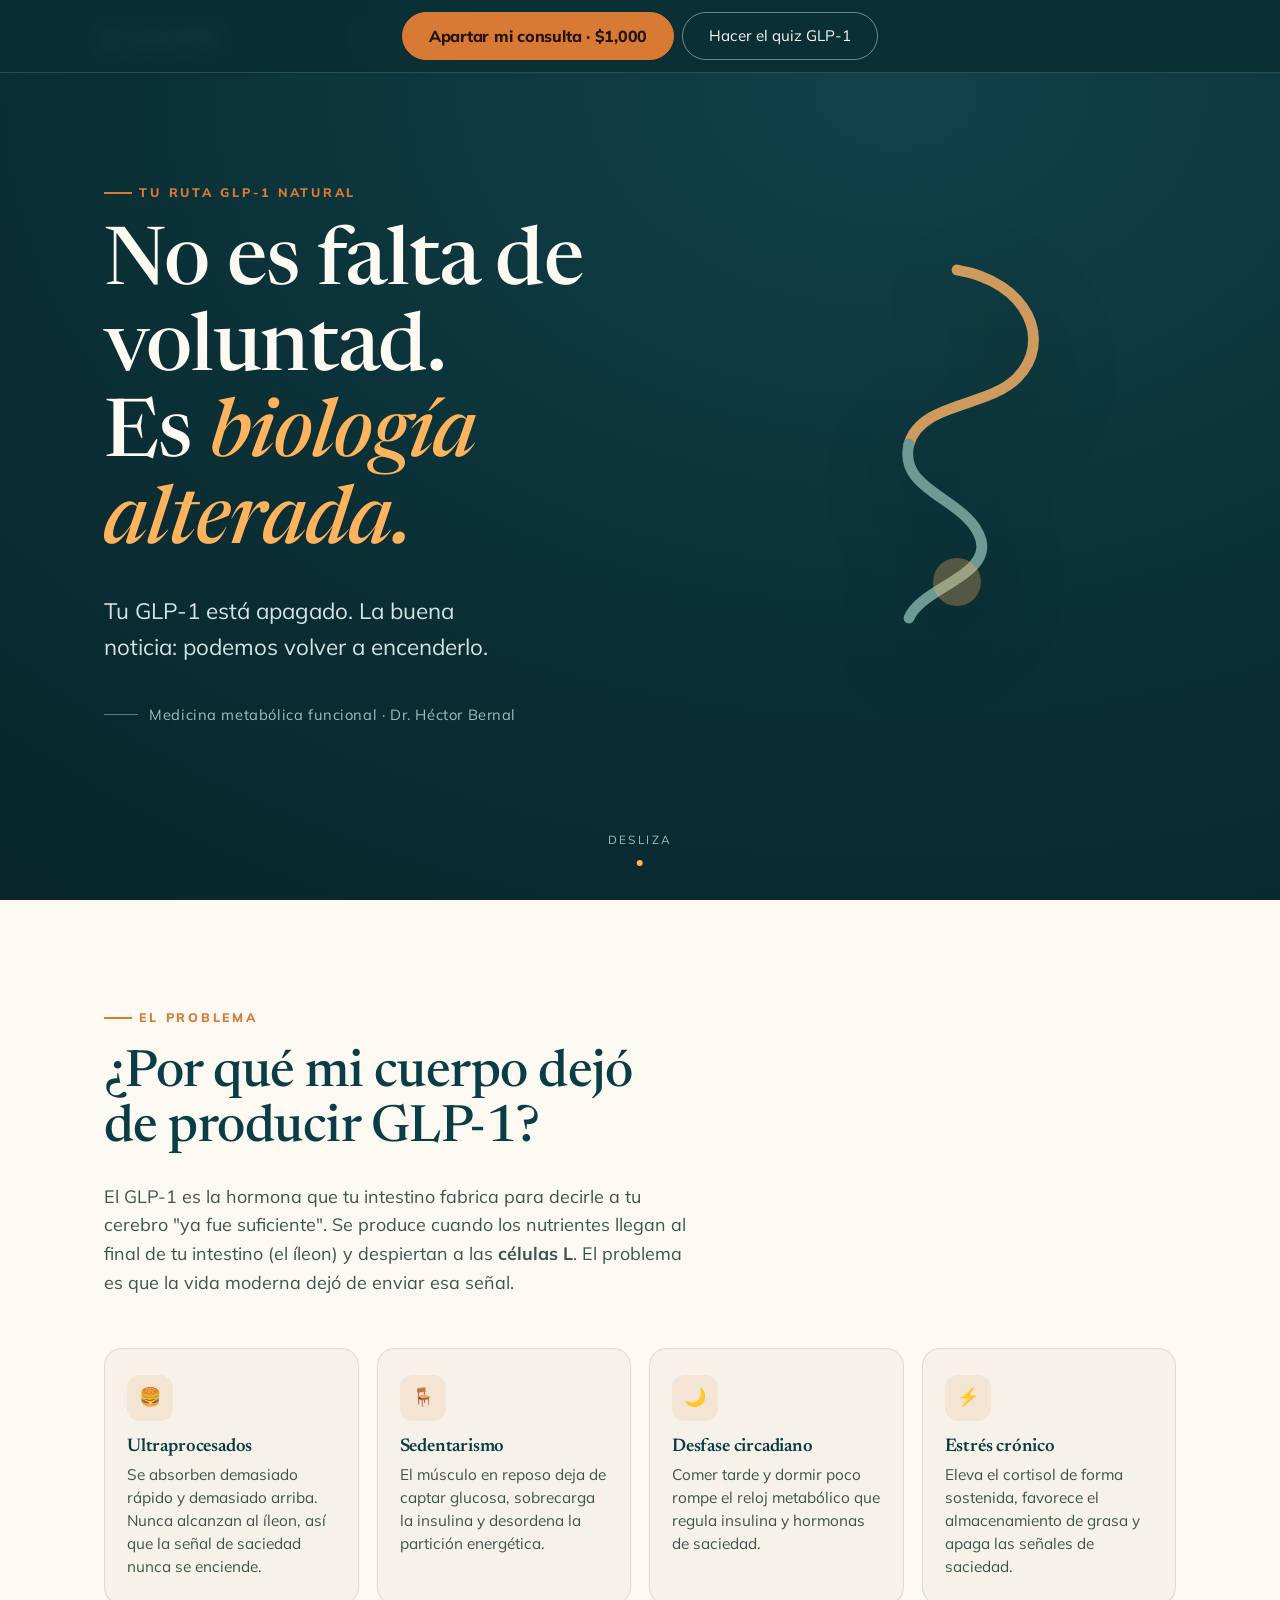
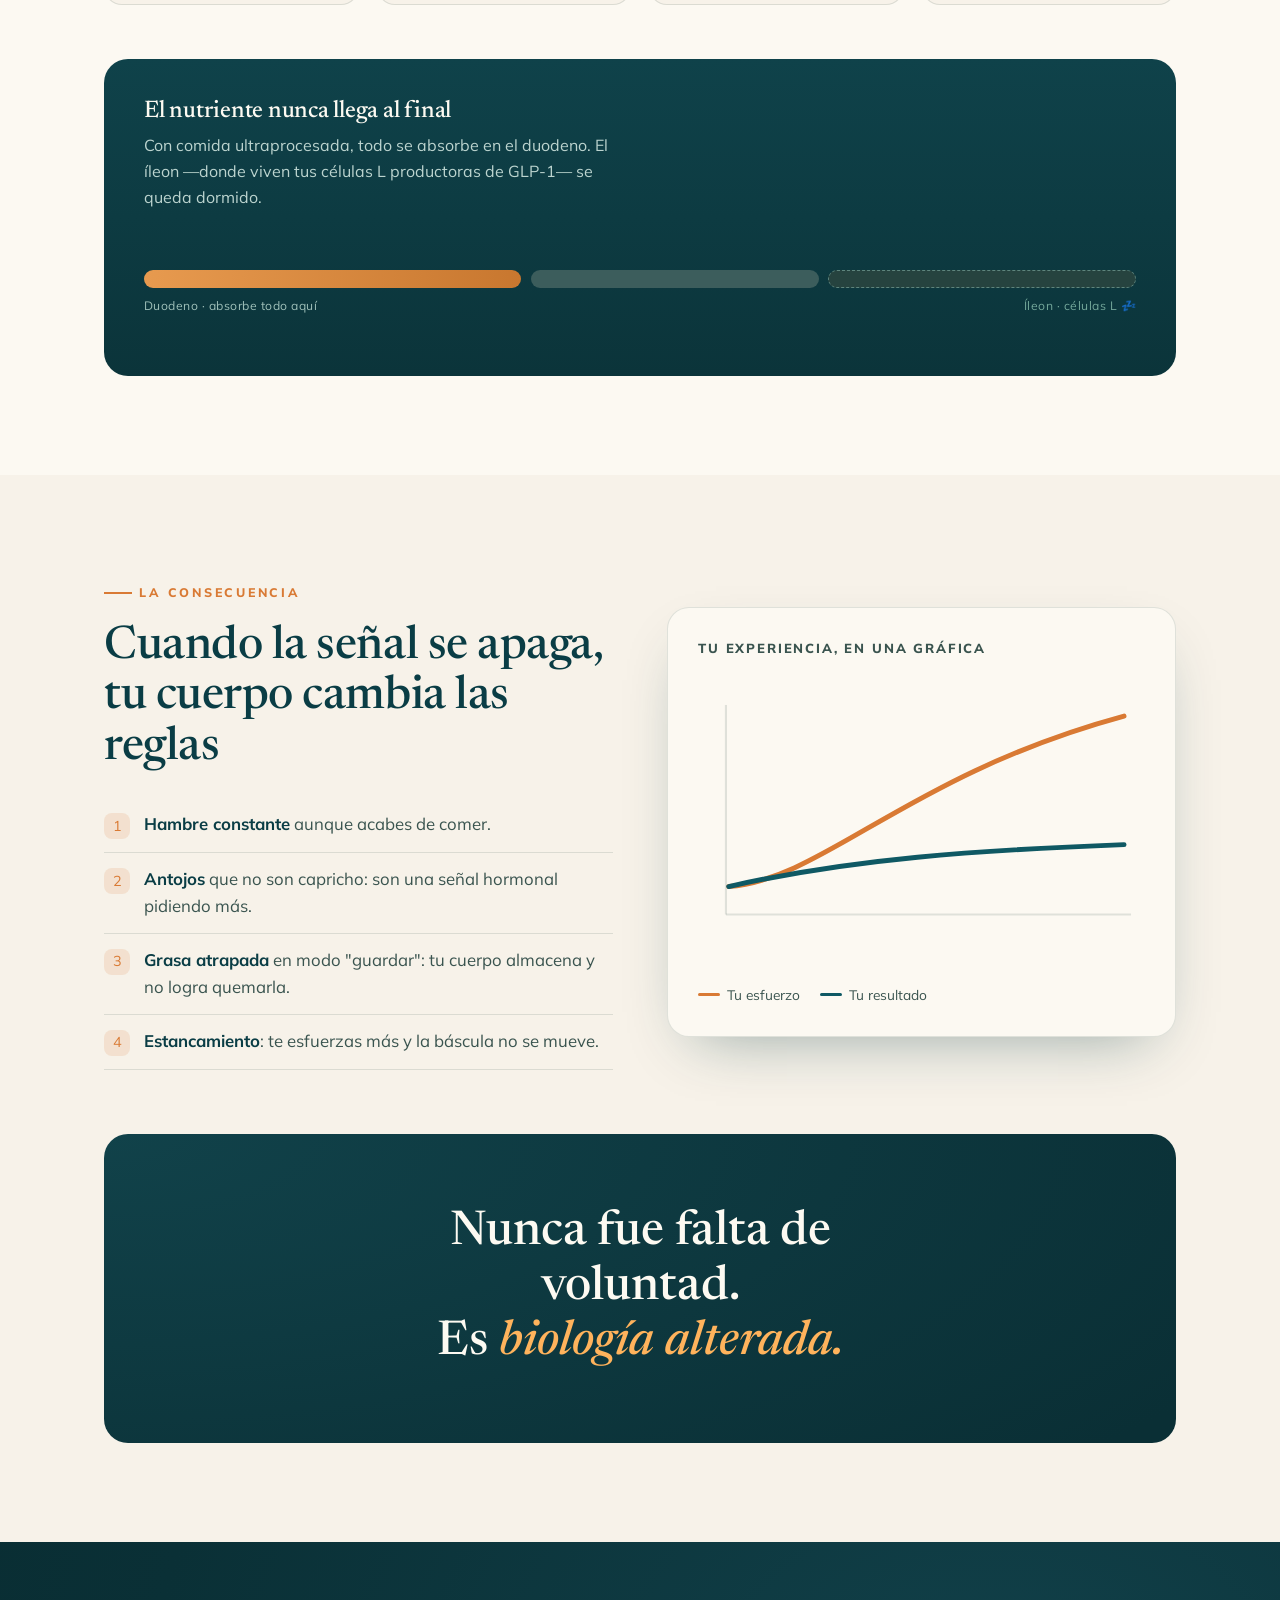
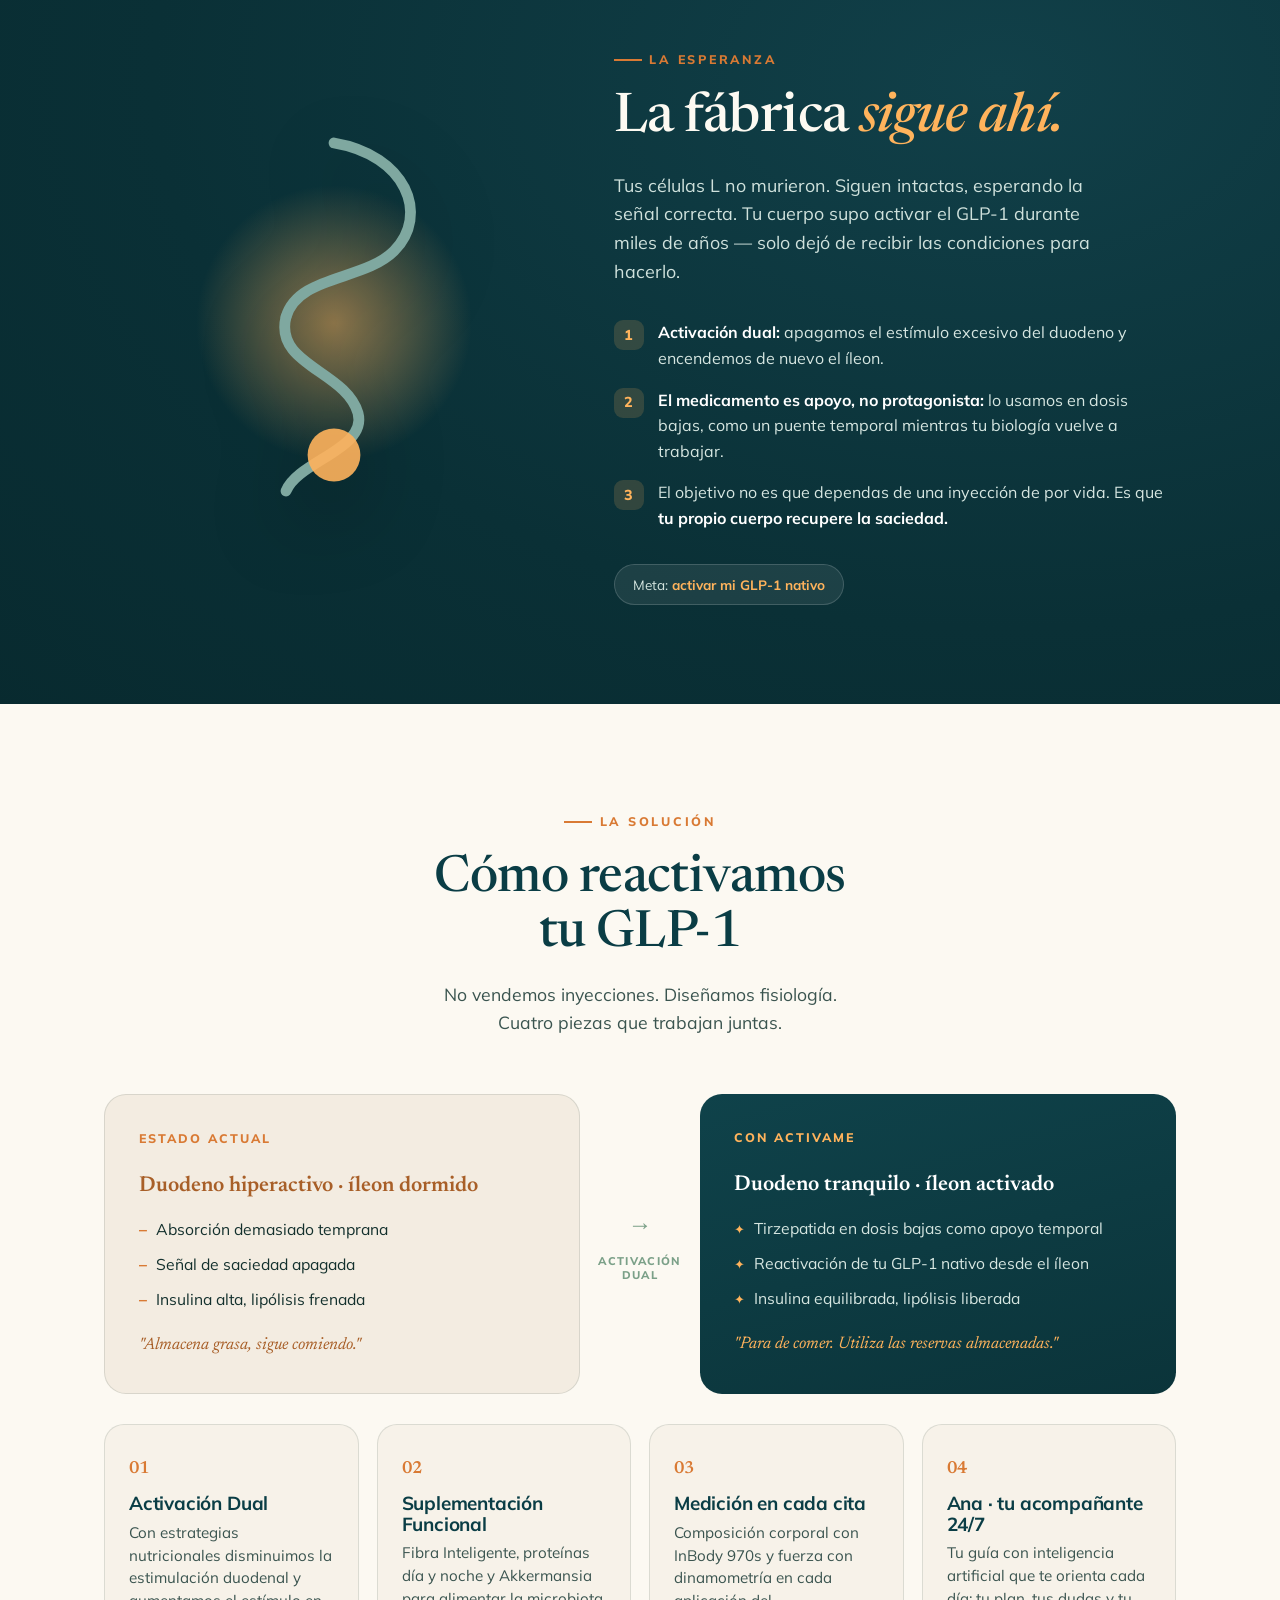
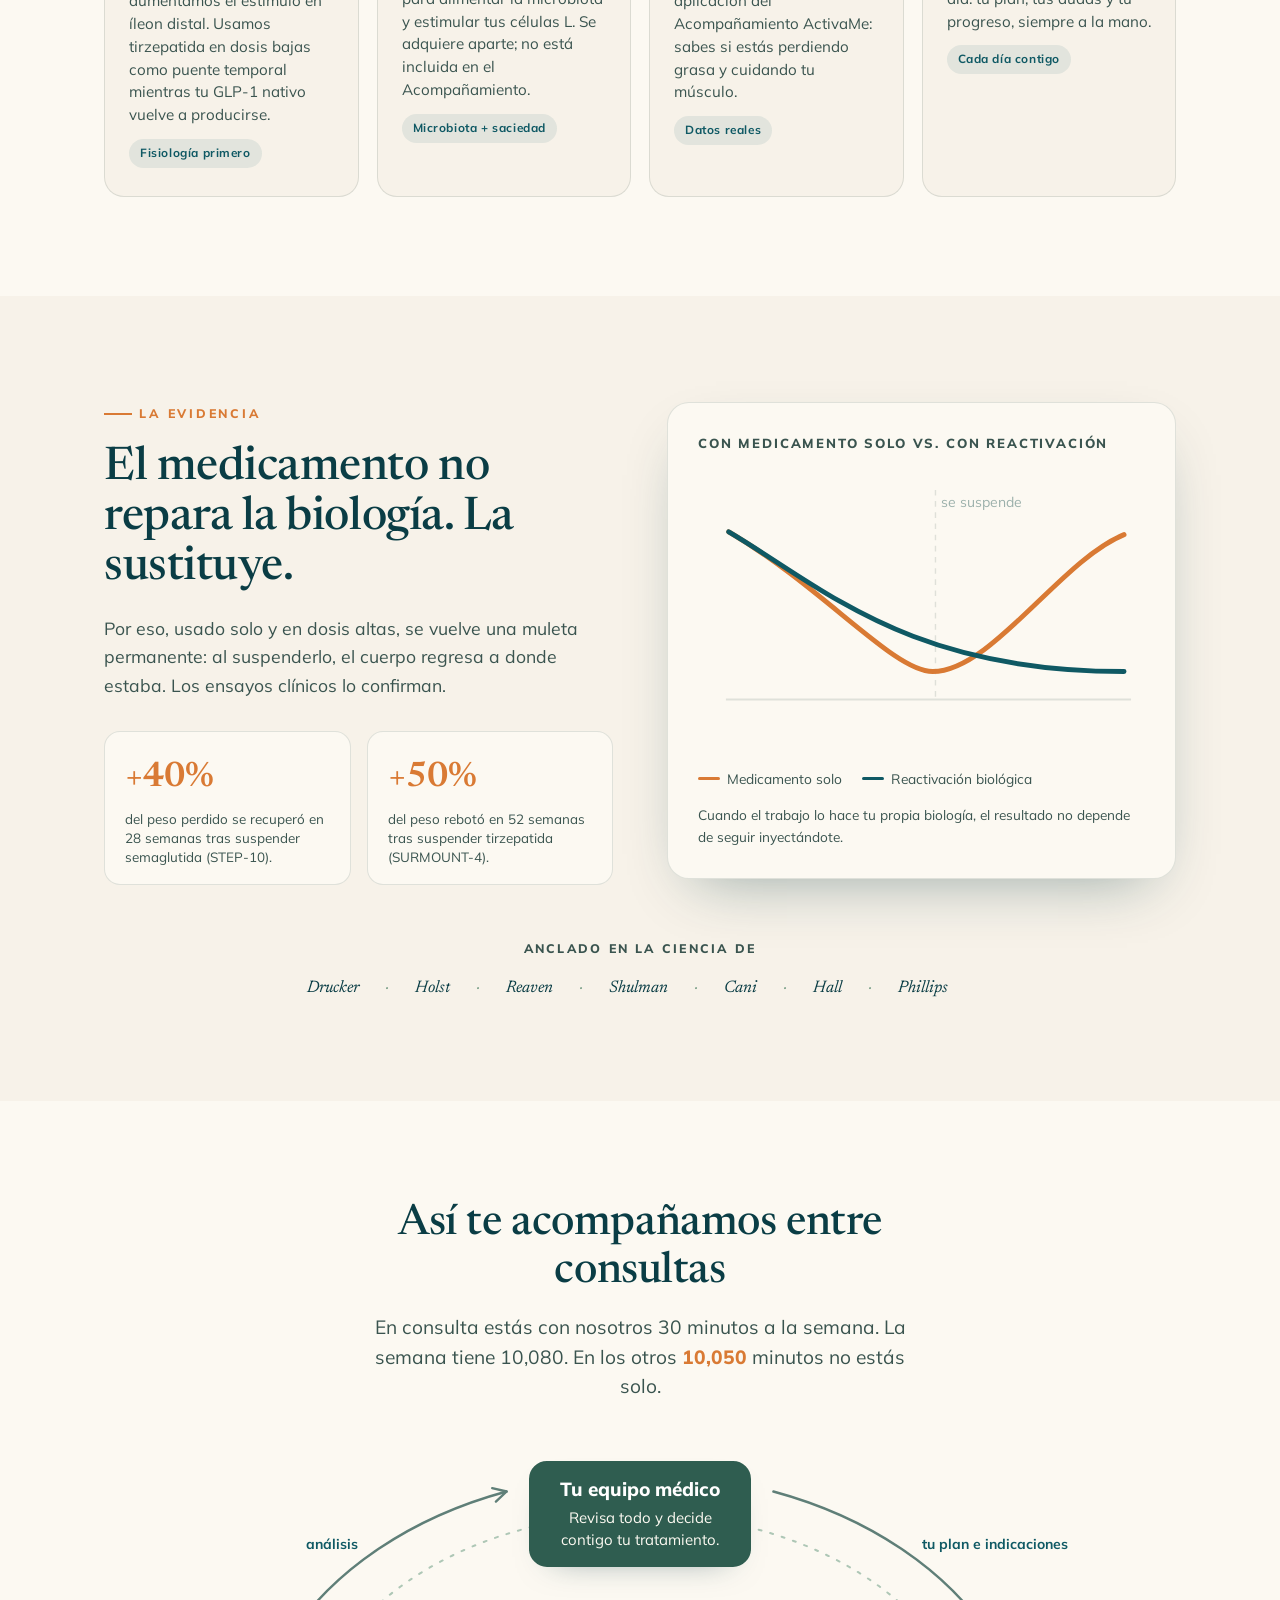
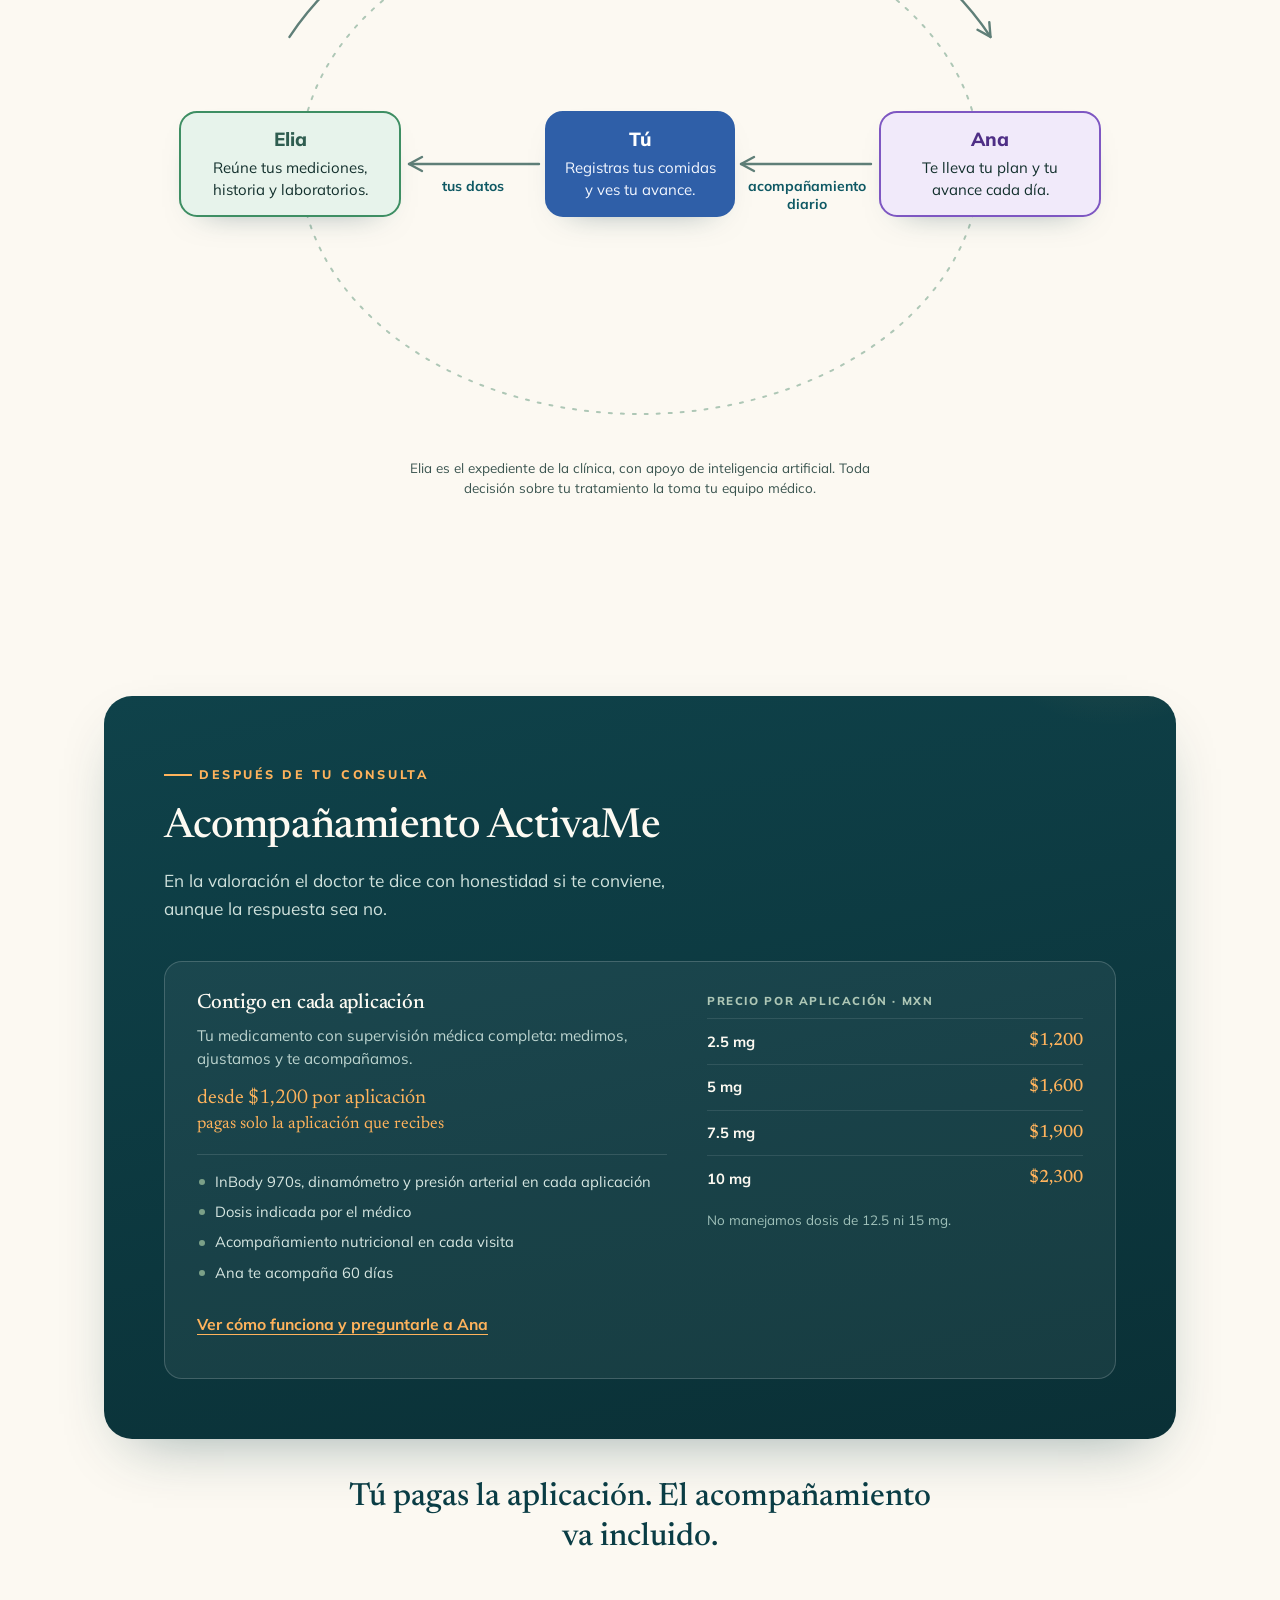
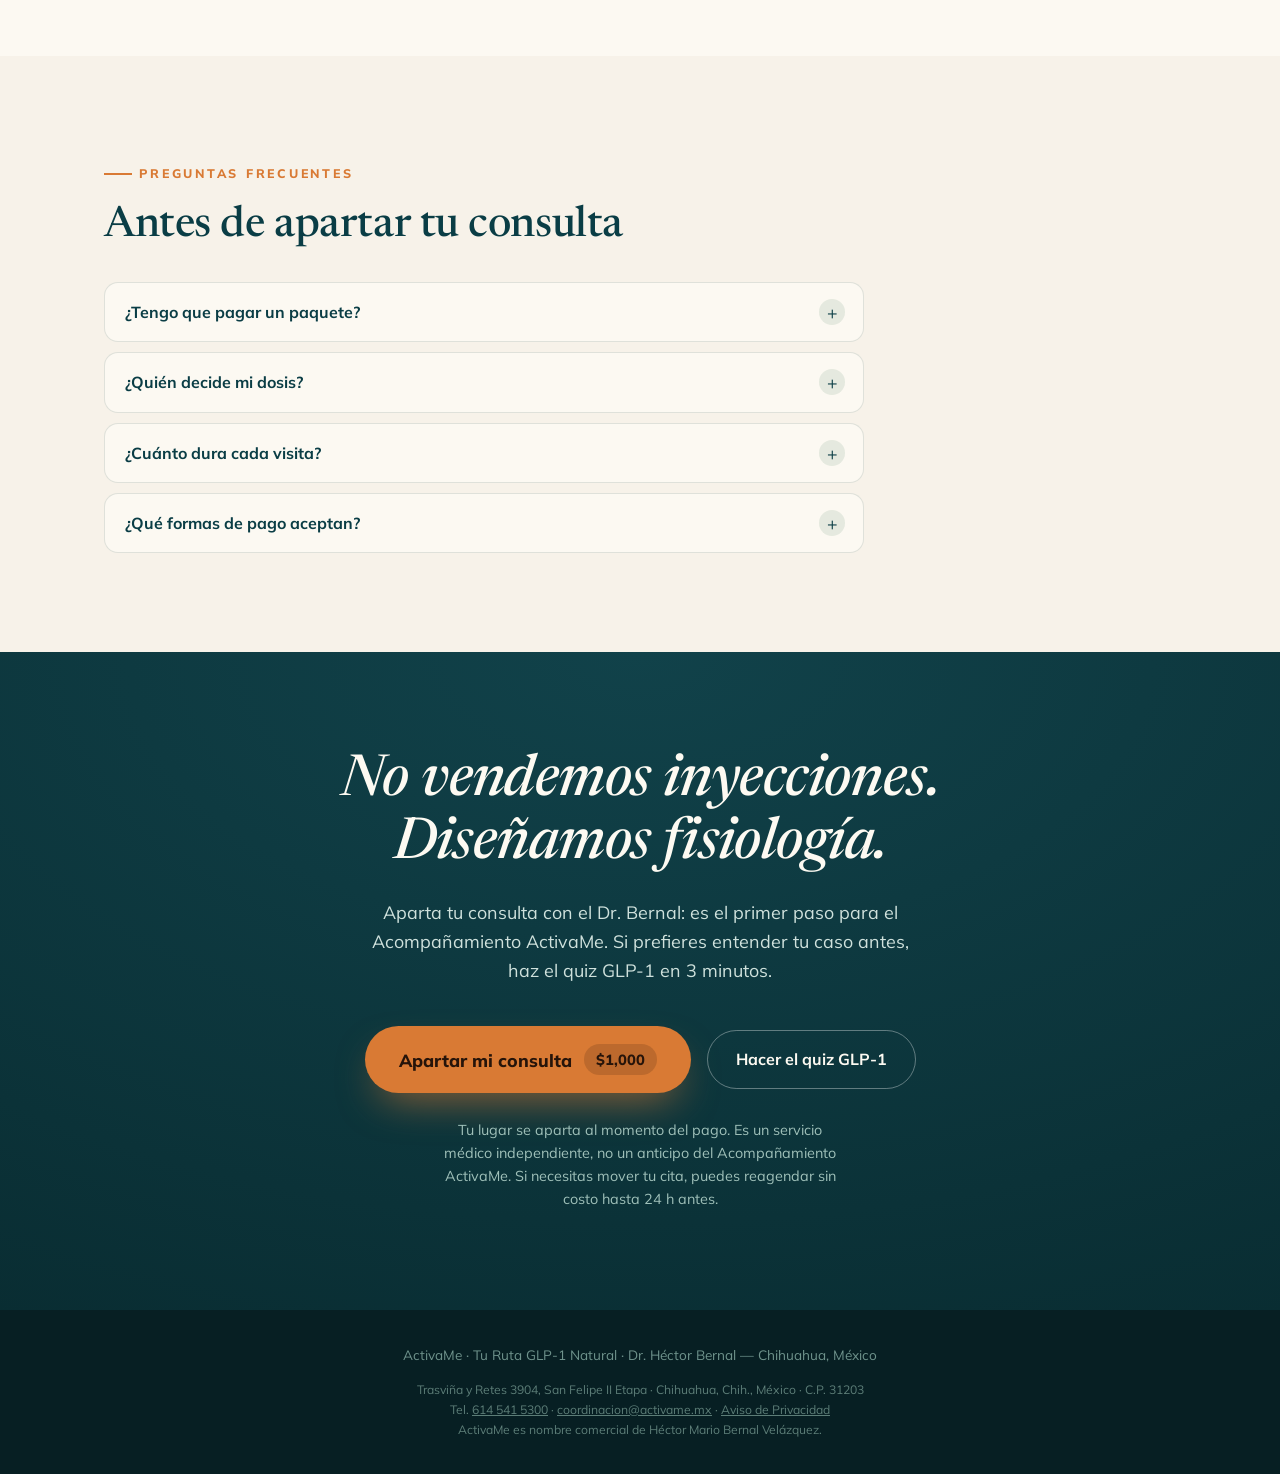
==== commit bfc24a5d: "Página principal: la suplementación se adquiere aparte Aclara en el pilar de Suplementación Funciona" ====
--- a/index.html
+++ b/index.html
@@ -704,7 +704,7 @@
       <div class="pillar reveal" style="--d:.16s">
         <span class="num">02</span>
         <h3>Suplementación Funcional</h3>
-        <p>Fibra Inteligente, proteínas día y noche y Akkermansia para alimentar la microbiota y estimular tus células L.</p>
+        <p>Fibra Inteligente, proteínas día y noche y Akkermansia para alimentar la microbiota y estimular tus células L. Se adquiere aparte; no está incluida en el Acompañamiento.</p>
         <span class="chip">Microbiota + saciedad</span>
       </div>
       <div class="pillar reveal" style="--d:.22s">
